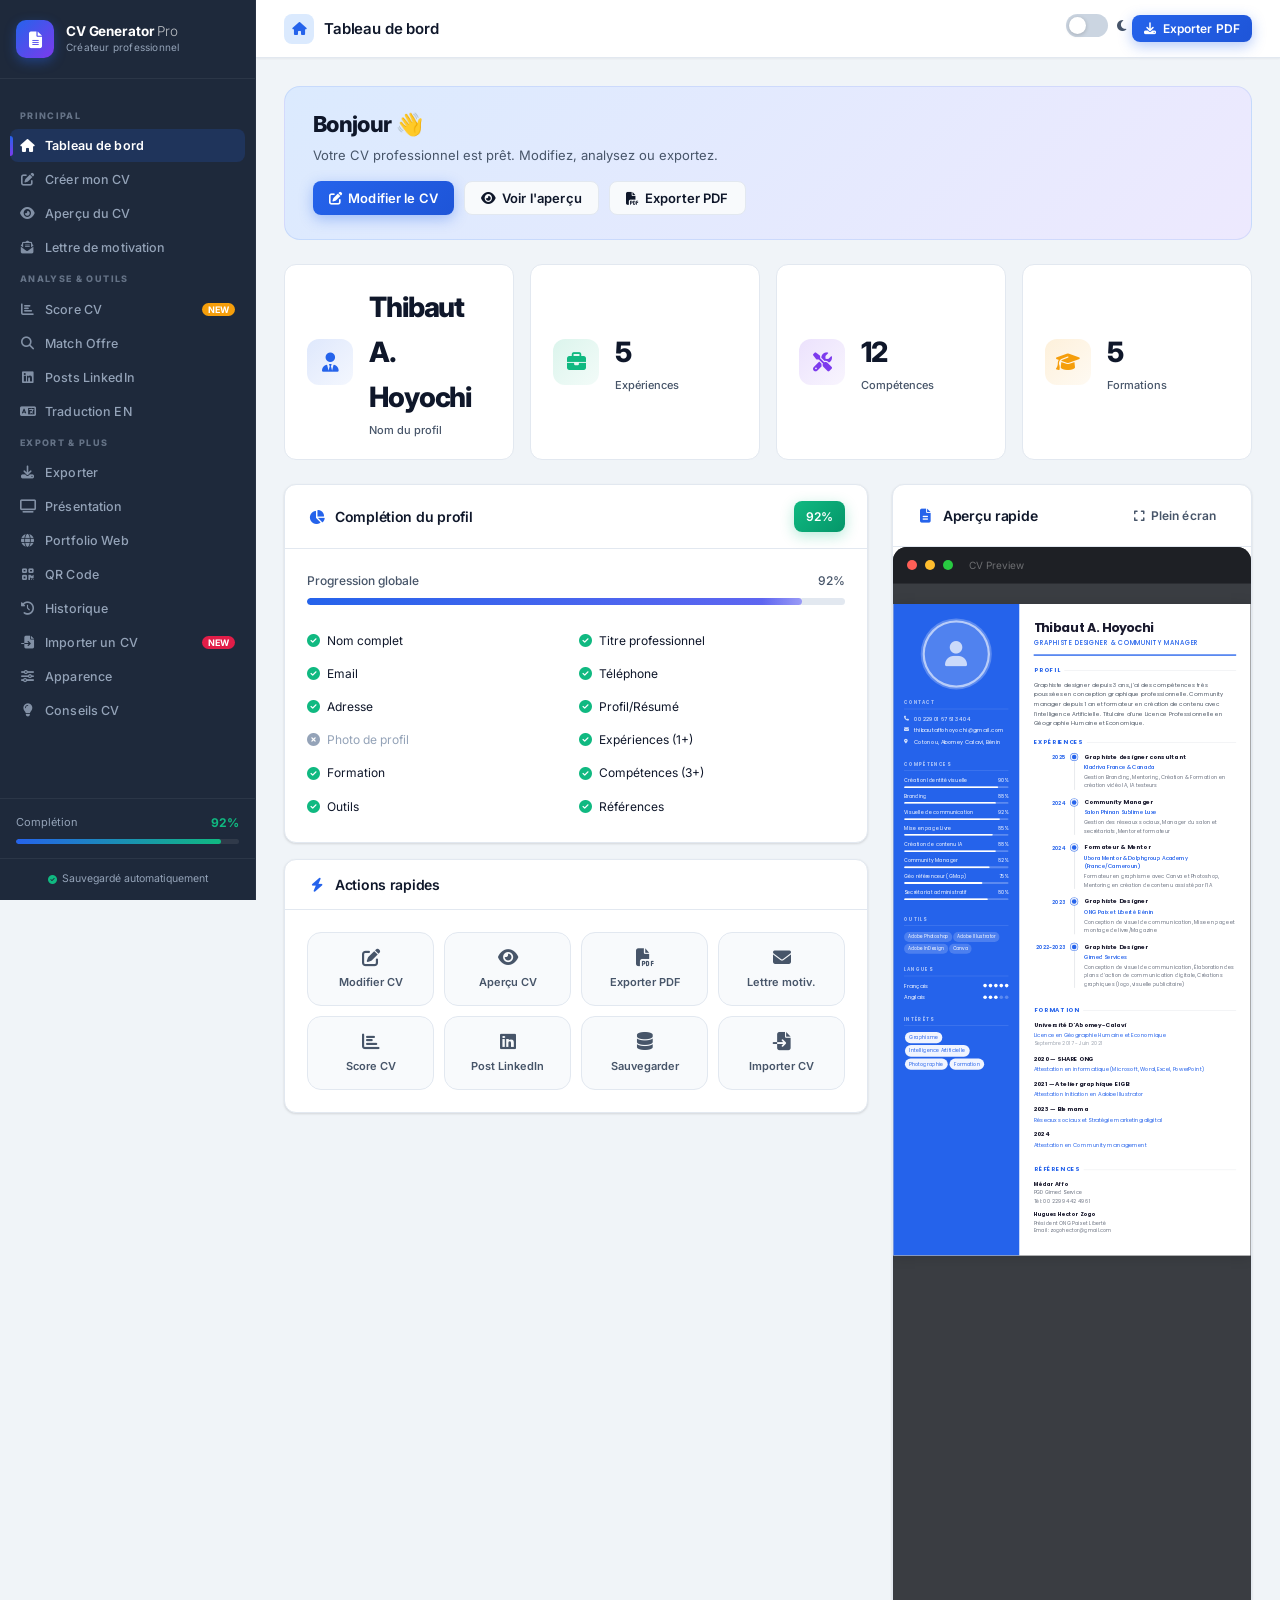
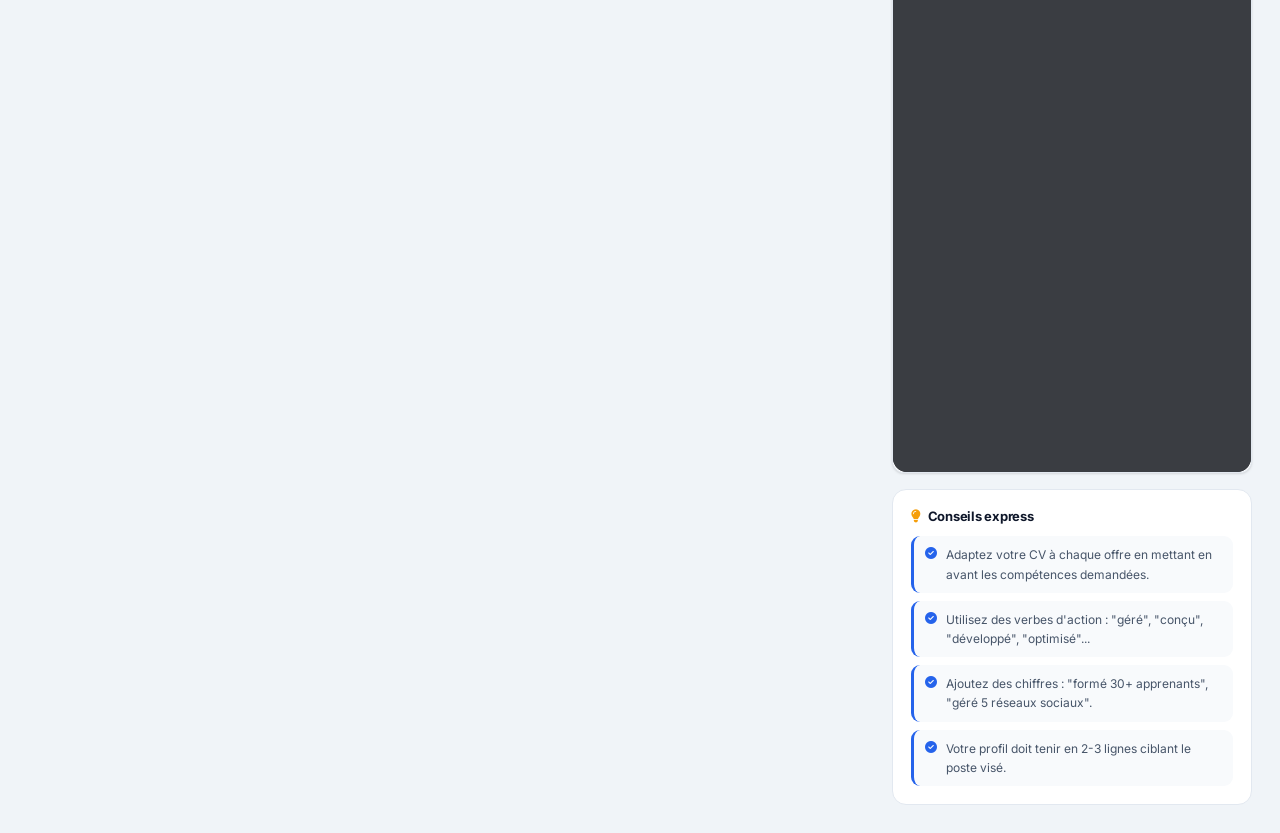
==== index.html @ c8c60208 "Initial release — CV Generator Pro v1.0" ====
<!DOCTYPE html>
<html lang="fr" data-theme="light">
<head>
  <meta charset="UTF-8" />
  <meta name="viewport" content="width=device-width, initial-scale=1.0" />
  <title>CV Generator Pro — Thibaut A. Hoyochi</title>
  <link rel="preconnect" href="https://fonts.googleapis.com" />
  <link rel="preconnect" href="https://fonts.gstatic.com" crossorigin />
  <link href="https://fonts.googleapis.com/css2?family=Inter:wght@300;400;500;600;700&family=Poppins:wght@300;400;500;600;700;800&family=Montserrat:wght@400;500;600;700;800&family=Playfair+Display:wght@400;600;700&family=Raleway:wght@400;500;600;700&family=Lato:wght@300;400;700&display=swap" rel="stylesheet" />
  <link rel="stylesheet" href="https://cdnjs.cloudflare.com/ajax/libs/font-awesome/6.5.0/css/all.min.css" />
  <script src="https://cdnjs.cloudflare.com/ajax/libs/qrcodejs/1.0.0/qrcode.min.js"></script>
  <link rel="stylesheet" href="style.css" />
  <link rel="stylesheet" href="templates/template1.css" />
  <link rel="stylesheet" href="templates/template2.css" />
  <link rel="stylesheet" href="templates/template3.css" />
  <link rel="stylesheet" href="templates/template4.css" />
  <style>
    /* ── PREMIUM INLINE OVERRIDES ── */
    .qa-grid { display:grid; grid-template-columns:repeat(4,1fr); gap:10px; }
    .qa-btn { display:flex; flex-direction:column; align-items:center; gap:8px; padding:18px 8px; background:var(--bg-input); border:1.5px solid var(--border); border-radius:14px; cursor:pointer; transition:all 0.2s; font-size:11px; font-weight:600; color:var(--text-secondary); font-family:var(--font); }
    .qa-btn:hover { background:var(--primary-light); border-color:var(--primary); color:var(--primary); transform:translateY(-3px); box-shadow:0 6px 16px rgba(37,99,235,0.18); }
    [data-theme="dark"] .qa-btn:hover { background:rgba(37,99,235,0.12); }
    .qa-btn i { font-size:20px; }
    .welcome-banner { background:linear-gradient(135deg,#dbeafe 0%,#ede9fe 100%); border-radius:16px; padding:24px 28px; margin-bottom:24px; border:1px solid rgba(37,99,235,0.12); display:flex; align-items:center; justify-content:space-between; gap:20px; }
    [data-theme="dark"] .welcome-banner { background:linear-gradient(135deg,rgba(37,99,235,0.12),rgba(124,58,237,0.1)); border-color:rgba(37,99,235,0.2); }
    .welcome-banner h2 { font-size:22px; font-weight:800; letter-spacing:-0.03em; margin-bottom:6px; }
    .welcome-banner p { font-size:13px; color:var(--text-secondary); }
    .welcome-actions { display:flex; gap:10px; margin-top:16px; flex-wrap:wrap; }
    .section-label { font-size:11px; font-weight:700; letter-spacing:0.1em; text-transform:uppercase; color:var(--text-muted); margin:0 0 14px; display:flex; align-items:center; gap:8px; }
    .section-label::after { content:''; flex:1; height:1px; background:var(--border); }
    .dash-grid { display:grid; grid-template-columns:1fr 360px; gap:24px; align-items:start; }
    .mini-preview-wrap { background:#2d3035; border-radius:14px; overflow:hidden; }
    .mini-preview-bar { background:#1e2025; padding:10px 14px; display:flex; align-items:center; gap:8px; border-bottom:1px solid rgba(255,255,255,0.06); }
    .mini-dot { width:10px; height:10px; border-radius:50%; }
    .mini-preview-body { padding:20px; display:flex; justify-content:center; background:#3a3d42; min-height:220px; overflow:hidden; }
    .mini-preview-body > div { transform:scale(0.45); transform-origin:top center; pointer-events:none; }
    .stat-num { font-size:28px; font-weight:800; letter-spacing:-0.04em; color:var(--text); }
    .stat-lbl { font-size:11px; color:var(--text-secondary); font-weight:500; margin-top:2px; }
    .page-hdr { margin-bottom:28px; }
    .page-hdr h2 { font-size:20px; font-weight:800; letter-spacing:-0.02em; margin-bottom:4px; }
    .page-hdr p { font-size:13px; color:var(--text-secondary); }
    .dash-action-btn { display:flex; flex-direction:column; align-items:center; gap:8px; padding:16px 8px; background:var(--bg-input); border:1.5px solid var(--border); border-radius:14px; cursor:pointer; transition:all 0.2s; font-size:11px; font-weight:600; color:var(--text-secondary); font-family:var(--font); }
    .dash-action-btn:hover { background:var(--primary-light); border-color:var(--primary); color:var(--primary); transform:translateY(-2px); }
    .dash-action-btn i { font-size:18px; }
    [data-theme="dark"] .dash-action-btn:hover { background:rgba(37,99,235,0.1); }
    .nav-section { font-size:9px; font-weight:800; letter-spacing:0.15em; text-transform:uppercase; color:var(--text-muted); padding:0 10px; margin:18px 0 6px; opacity:0.6; }
    .tips-card { background:var(--bg-card); border:1px solid var(--border); border-radius:14px; padding:18px; }
    .tips-card h4 { font-size:13px; font-weight:700; margin-bottom:12px; display:flex; align-items:center; gap:7px; }
    .tip-row { display:flex; gap:9px; padding:9px 11px; background:var(--bg-input); border-radius:9px; border-left:3px solid var(--primary); margin-bottom:8px; font-size:12px; color:var(--text-secondary); line-height:1.6; }
    .tip-row:last-child { margin-bottom:0; }
    .checklist-grid { display:grid; grid-template-columns:1fr 1fr; gap:6px; margin-top:14px; }
    .checklist-item { display:flex; align-items:center; gap:7px; font-size:12px; padding:4px 0; }
    [data-theme="dark"] .welcome-banner h2, [data-theme="dark"] .welcome-banner p { color:var(--text); }

    /* ── CROP MODAL ── */
    #cropContainer { touch-action: none; }
    #cropContainer:active { cursor: grabbing; }
  </style>
</head>
<body>
<div class="app-layout">
  <div class="sidebar-overlay" id="sidebarOverlay" onclick="toggleSidebar()"></div>

  <!-- ══════════ SIDEBAR ══════════ -->
  <aside class="sidebar" id="sidebar">
    <div class="sidebar-logo">
      <div class="sidebar-logo-icon"><i class="fas fa-file-alt"></i></div>
      <div class="sidebar-logo-text">
        <h1>CV Generator <span style="font-weight:300;opacity:.7">Pro</span></h1>
        <p>Créateur professionnel</p>
      </div>
    </div>

    <nav class="sidebar-nav">
      <div class="nav-section">Principal</div>
      <button class="nav-item active" data-page="dashboard" onclick="showPage('dashboard',this)">
        <i class="fas fa-home"></i> Tableau de bord
      </button>
      <button class="nav-item" data-page="builder" onclick="showPage('builder',this)">
        <i class="fas fa-edit"></i> Créer mon CV
      </button>
      <button class="nav-item" data-page="preview" onclick="showPage('preview',this)">
        <i class="fas fa-eye"></i> Aperçu du CV
      </button>
      <button class="nav-item" data-page="cover-letter" onclick="showPage('cover-letter',this)">
        <i class="fas fa-envelope-open-text"></i> Lettre de motivation
      </button>

      <div class="nav-section" style="margin-top:8px">Analyse & Outils</div>
      <button class="nav-item" data-page="score" onclick="showPage('score',this)">
        <i class="fas fa-chart-bar"></i> Score CV
        <span class="nav-badge" style="background:var(--warning)">NEW</span>
      </button>
      <button class="nav-item" data-page="match" onclick="showPage('match',this)">
        <i class="fas fa-search"></i> Match Offre
      </button>
      <button class="nav-item" data-page="linkedin" onclick="showPage('linkedin',this)">
        <i class="fab fa-linkedin"></i> Posts LinkedIn
      </button>
      <button class="nav-item" data-page="translate" onclick="showPage('translate',this)">
        <i class="fas fa-language"></i> Traduction EN
      </button>

      <div class="nav-section" style="margin-top:8px">Export & Plus</div>
      <button class="nav-item" data-page="export" onclick="showPage('export',this)">
        <i class="fas fa-download"></i> Exporter
      </button>
      <button class="nav-item" data-page="present" onclick="showPage('present',this)">
        <i class="fas fa-tv"></i> Présentation
      </button>
      <button class="nav-item" data-page="portfolio" onclick="showPage('portfolio',this)">
        <i class="fas fa-globe"></i> Portfolio Web
      </button>
      <button class="nav-item" data-page="qrcode" onclick="showPage('qrcode',this)">
        <i class="fas fa-qrcode"></i> QR Code
      </button>
      <button class="nav-item" data-page="history" onclick="showPage('history',this)">
        <i class="fas fa-history"></i> Historique
      </button>
      <button class="nav-item" data-page="import-cv" onclick="showPage('import-cv',this)">
        <i class="fas fa-file-import"></i> Importer un CV
        <span class="nav-badge" style="background:#e11d48">NEW</span>
      </button>
      <button class="nav-item" data-page="settings" onclick="showPage('settings',this)">
        <i class="fas fa-sliders-h"></i> Apparence
      </button>
      <button class="nav-item" data-page="tips" onclick="showPage('tips',this)">
        <i class="fas fa-lightbulb"></i> Conseils CV
      </button>
    </nav>

    <div class="sidebar-completion">
      <p>Complétion <span id="sidebarCompletion">0%</span></p>
      <div class="completion-bar"><div class="completion-fill" id="sidebarCompletionBar" style="width:0%"></div></div>
    </div>
    <div class="sidebar-footer">
      <div class="save-status" id="saveStatus">
        <i class="fas fa-circle-check"></i><span>Sauvegardé automatiquement</span>
      </div>
    </div>
  </aside>

  <!-- ══════════ MAIN ══════════ -->
  <main class="main-content">
    <!-- TOPBAR -->
    <header class="topbar">
      <button class="hamburger" onclick="toggleSidebar()"><i class="fas fa-bars"></i></button>
      <div class="topbar-title" id="topbarTitle">
        <i class="fas fa-home"></i><span>Tableau de bord</span>
      </div>
      <div class="topbar-actions">
        <label class="toggle-switch" title="Mode sombre / clair">
          <input type="checkbox" id="themeToggle" onchange="toggleTheme()" />
          <div class="toggle-track"></div>
          <span class="toggle-label"><i class="fas fa-moon" id="themeIcon"></i></span>
        </label>
        <button class="btn btn-primary btn-sm" onclick="exportPDF()">
          <i class="fas fa-download"></i> Exporter PDF
        </button>
      </div>
    </header>

    <!-- ════════════════════════════════════════
         PAGE: DASHBOARD
         ════════════════════════════════════════ -->
    <section class="page active" id="page-dashboard">
      <!-- Welcome banner -->
      <div class="welcome-banner">
        <div>
          <h2>Bonjour 👋</h2>
          <p>Votre CV professionnel est prêt. Modifiez, analysez ou exportez.</p>
          <div class="welcome-actions">
            <button class="btn btn-primary" onclick="showPage('builder',document.querySelector('[data-page=builder]'))">
              <i class="fas fa-edit"></i> Modifier le CV
            </button>
            <button class="btn btn-secondary" onclick="showPage('preview',document.querySelector('[data-page=preview]'))">
              <i class="fas fa-eye"></i> Voir l'aperçu
            </button>
            <button class="btn btn-secondary" onclick="exportPDF()">
              <i class="fas fa-file-pdf"></i> Exporter PDF
            </button>
          </div>
        </div>
        <img src="https://illustrations.popsy.co/amber/designer.svg" alt="" style="height:120px;opacity:.85" onerror="this.style.display='none'">
      </div>

      <!-- Stats row -->
      <div class="stats-grid" style="margin-bottom:24px">
        <div class="stat-card card-lift">
          <div class="stat-icon blue"><i class="fas fa-user-tie"></i></div>
          <div class="stat-info">
            <div class="stat-num" id="stat-name">Thibaut</div>
            <div class="stat-lbl">Nom du profil</div>
          </div>
        </div>
        <div class="stat-card card-lift">
          <div class="stat-icon green"><i class="fas fa-briefcase"></i></div>
          <div class="stat-info">
            <div class="stat-num" id="stat-exp">0</div>
            <div class="stat-lbl">Expériences</div>
          </div>
        </div>
        <div class="stat-card card-lift">
          <div class="stat-icon purple"><i class="fas fa-tools"></i></div>
          <div class="stat-info">
            <div class="stat-num" id="stat-skills">0</div>
            <div class="stat-lbl">Compétences</div>
          </div>
        </div>
        <div class="stat-card card-lift">
          <div class="stat-icon orange"><i class="fas fa-graduation-cap"></i></div>
          <div class="stat-info">
            <div class="stat-num" id="stat-edu">0</div>
            <div class="stat-lbl">Formations</div>
          </div>
        </div>
      </div>

      <!-- Main dashboard grid -->
      <div class="dash-grid">
        <!-- Left column -->
        <div>
          <!-- Completion card -->
          <div class="card mb-16">
            <div class="card-header">
              <h3><i class="fas fa-chart-pie"></i> Complétion du profil</h3>
              <span id="dashCompletionBadge" class="btn btn-sm btn-success">0%</span>
            </div>
            <div class="card-body">
              <div class="progress-bar-wrapper">
                <p><span>Progression globale</span><span id="dashCompletionPct">0%</span></p>
                <div class="progress-bar"><div class="progress-fill" id="dashCompletionBar" style="width:0%"></div></div>
              </div>
              <div class="checklist-grid" id="completionChecklist"></div>
            </div>
          </div>

          <!-- Quick actions -->
          <div class="card mb-16">
            <div class="card-header"><h3><i class="fas fa-bolt"></i> Actions rapides</h3></div>
            <div class="card-body">
              <div style="display:grid;grid-template-columns:repeat(4,1fr);gap:10px">
                <button class="dash-action-btn" onclick="showPage('builder',document.querySelector('[data-page=builder]'))">
                  <i class="fas fa-edit"></i><span>Modifier CV</span>
                </button>
                <button class="dash-action-btn" onclick="showPage('preview',document.querySelector('[data-page=preview]'))">
                  <i class="fas fa-eye"></i><span>Aperçu CV</span>
                </button>
                <button class="dash-action-btn" onclick="exportPDF()">
                  <i class="fas fa-file-pdf"></i><span>Exporter PDF</span>
                </button>
                <button class="dash-action-btn" onclick="showPage('cover-letter',document.querySelector('[data-page=cover-letter]'))">
                  <i class="fas fa-envelope"></i><span>Lettre motiv.</span>
                </button>
                <button class="dash-action-btn" onclick="showPage('score',document.querySelector('[data-page=score]'))">
                  <i class="fas fa-chart-bar"></i><span>Score CV</span>
                </button>
                <button class="dash-action-btn" onclick="showPage('linkedin',document.querySelector('[data-page=linkedin]'))">
                  <i class="fab fa-linkedin"></i><span>Post LinkedIn</span>
                </button>
                <button class="dash-action-btn" onclick="exportJSON()">
                  <i class="fas fa-database"></i><span>Sauvegarder</span>
                </button>
                <button class="dash-action-btn" onclick="showPage('import-cv',document.querySelector('[data-page=import-cv]'))">
                  <i class="fas fa-file-import"></i><span>Importer CV</span>
                </button>
                <input type="file" id="importInput" accept=".json" style="display:none" onchange="importJSON(event)" />
              </div>
            </div>
          </div>
        </div>

        <!-- Right column -->
        <div>
          <!-- Mini CV preview -->
          <div class="card mb-16">
            <div class="card-header">
              <h3><i class="fas fa-file-alt"></i> Aperçu rapide</h3>
              <button class="btn btn-sm btn-ghost" onclick="showPage('preview',document.querySelector('[data-page=preview]'))">
                <i class="fas fa-expand"></i> Plein écran
              </button>
            </div>
            <div class="mini-preview-wrap">
              <div class="mini-preview-bar">
                <div class="mini-dot" style="background:#ff5f57"></div>
                <div class="mini-dot" style="background:#ffbd2e"></div>
                <div class="mini-dot" style="background:#28ca41"></div>
                <span style="font-size:10px;color:rgba(255,255,255,.35);margin-left:8px">CV Preview</span>
              </div>
              <div class="mini-preview-body">
                <div id="dashCvPreview"></div>
              </div>
            </div>
          </div>

          <!-- Tips -->
          <div class="tips-card">
            <h4><i class="fas fa-lightbulb" style="color:var(--warning)"></i> Conseils express</h4>
            <div class="tip-row"><i class="fas fa-check-circle" style="color:var(--primary);flex-shrink:0;margin-top:2px"></i>Adaptez votre CV à chaque offre en mettant en avant les compétences demandées.</div>
            <div class="tip-row"><i class="fas fa-check-circle" style="color:var(--primary);flex-shrink:0;margin-top:2px"></i>Utilisez des verbes d'action : "géré", "conçu", "développé", "optimisé"...</div>
            <div class="tip-row"><i class="fas fa-check-circle" style="color:var(--primary);flex-shrink:0;margin-top:2px"></i>Ajoutez des chiffres : "formé 30+ apprenants", "géré 5 réseaux sociaux".</div>
            <div class="tip-row"><i class="fas fa-check-circle" style="color:var(--primary);flex-shrink:0;margin-top:2px"></i>Votre profil doit tenir en 2-3 lignes ciblant le poste visé.</div>
          </div>
        </div>
      </div>
    </section>

    <!-- ════════════════════════════════════════
         PAGE: BUILDER
         ════════════════════════════════════════ -->
    <section class="page" id="page-builder">
      <div class="page-hdr">
        <h2>Créer mon CV</h2>
        <p>Remplissez les informations étape par étape — votre aperçu se met à jour en temps réel.</p>
      </div>

      <!-- Wizard -->
      <div class="wizard-steps" id="wizardSteps">
        <div class="wizard-step active" data-step="1" onclick="goToStep(1)">
          <div class="wizard-step-circle">1</div>
          <div class="wizard-step-label">Infos perso</div>
        </div>
        <div class="wizard-step" data-step="2" onclick="goToStep(2)">
          <div class="wizard-step-circle">2</div>
          <div class="wizard-step-label">Expériences</div>
        </div>
        <div class="wizard-step" data-step="3" onclick="goToStep(3)">
          <div class="wizard-step-circle">3</div>
          <div class="wizard-step-label">Formation</div>
        </div>
        <div class="wizard-step" data-step="4" onclick="goToStep(4)">
          <div class="wizard-step-circle">4</div>
          <div class="wizard-step-label">Compétences</div>
        </div>
        <div class="wizard-step" data-step="5" onclick="goToStep(5)">
          <div class="wizard-step-circle"><i class="fas fa-eye" style="font-size:11px"></i></div>
          <div class="wizard-step-label">Aperçu</div>
        </div>
      </div>

      <div class="progress-bar-wrapper">
        <p><span>Étape <span id="currentStepLabel">1</span> / 5</span><span id="builderProgressPct">20%</span></p>
        <div class="progress-bar"><div class="progress-fill" id="builderProgressBar" style="width:20%"></div></div>
      </div>

      <!-- STEP 1 -->
      <div class="step-content active" id="step-1">
        <div class="card">
          <div class="card-header"><h3><i class="fas fa-user"></i> Informations personnelles</h3></div>
          <div class="card-body">
            <div class="form-group">
              <label>Photo de profil</label>
              <div class="photo-upload-area" onclick="document.getElementById('photoInput').click()">
                <div class="photo-preview" id="photoPreview"><i class="fas fa-user"></i></div>
                <div class="photo-upload-info">
                  <h4>Cliquer pour télécharger</h4>
                  <p>JPG, PNG · Max 2MB · Images uniquement</p>
                </div>
                <input type="file" id="photoInput" accept="image/*" style="display:none" onchange="handlePhotoUpload(event)" />
              </div>
            </div>
            <div class="form-row">
              <div class="form-group mb-0">
                <label>Nom complet *</label>
                <input type="text" class="form-control" id="f-name" placeholder="Ex: Jean Dupont" oninput="autosave()" />
              </div>
              <div class="form-group mb-0">
                <label>Titre professionnel *</label>
                <input type="text" class="form-control" id="f-title" placeholder="Ex: Graphiste Designer" oninput="autosave()" />
              </div>
            </div>
            <div class="form-row mt-16">
              <div class="form-group mb-0">
                <label>Email *</label>
                <input type="email" class="form-control" id="f-email" placeholder="email@exemple.com" oninput="autosave()" />
              </div>
              <div class="form-group mb-0">
                <label>Téléphone</label>
                <input type="tel" class="form-control" id="f-phone" placeholder="+229 01 XX XX XX" oninput="autosave()" />
              </div>
            </div>
            <div class="form-row mt-16">
              <div class="form-group mb-0">
                <label>Adresse</label>
                <input type="text" class="form-control" id="f-address" placeholder="Ville, Pays" oninput="autosave()" />
              </div>
              <div class="form-group mb-0">
                <label>LinkedIn</label>
                <input type="url" class="form-control" id="f-linkedin" placeholder="linkedin.com/in/..." oninput="autosave()" />
              </div>
            </div>
            <div class="form-row mt-16">
              <div class="form-group mb-0">
                <label>Portfolio / Site web</label>
                <input type="url" class="form-control" id="f-portfolio" placeholder="https://monsite.com" oninput="autosave()" />
              </div>
              <div class="form-group mb-0"></div>
            </div>
            <div class="form-group mt-16">
              <label>Profil / Résumé professionnel *</label>
              <textarea class="form-control" id="f-profile" rows="4" maxlength="600" placeholder="Décrivez-vous en 3-4 phrases..." oninput="autosave();updateCharCount(this,'profileCounter',600)"></textarea>
              <div class="char-counter" id="profileCounter">0 / 600</div>
            </div>
          </div>
        </div>
        <div class="step-nav">
          <span></span>
          <button class="btn btn-primary" onclick="goToStep(2)">Suivant : Expériences <i class="fas fa-arrow-right"></i></button>
        </div>
      </div>

      <!-- STEP 2 -->
      <div class="step-content" id="step-2">
        <div class="card">
          <div class="card-header">
            <h3><i class="fas fa-briefcase"></i> Expériences professionnelles</h3>
            <button class="btn btn-sm btn-primary" onclick="addExperience()"><i class="fas fa-plus"></i> Ajouter</button>
          </div>
          <div class="card-body"><div class="dynamic-list" id="experienceList"></div></div>
        </div>
        <div class="step-nav">
          <button class="btn btn-secondary" onclick="goToStep(1)"><i class="fas fa-arrow-left"></i> Retour</button>
          <button class="btn btn-primary" onclick="goToStep(3)">Suivant : Formation <i class="fas fa-arrow-right"></i></button>
        </div>
      </div>

      <!-- STEP 3 -->
      <div class="step-content" id="step-3">
        <div class="card mb-16">
          <div class="card-header">
            <h3><i class="fas fa-graduation-cap"></i> Formations académiques</h3>
            <button class="btn btn-sm btn-primary" onclick="addEducation()"><i class="fas fa-plus"></i> Ajouter</button>
          </div>
          <div class="card-body"><div class="dynamic-list" id="educationList"></div></div>
        </div>
        <div class="card mb-16">
          <div class="card-header">
            <h3><i class="fas fa-certificate"></i> Certifications & Attestations</h3>
            <button class="btn btn-sm btn-primary" onclick="addCertification()"><i class="fas fa-plus"></i> Ajouter</button>
          </div>
          <div class="card-body"><div class="dynamic-list" id="certificationList"></div></div>
        </div>
        <div class="step-nav">
          <button class="btn btn-secondary" onclick="goToStep(2)"><i class="fas fa-arrow-left"></i> Retour</button>
          <button class="btn btn-primary" onclick="goToStep(4)">Suivant : Compétences <i class="fas fa-arrow-right"></i></button>
        </div>
      </div>

      <!-- STEP 4 -->
      <div class="step-content" id="step-4">
        <div style="display:grid;grid-template-columns:1fr 1fr;gap:20px">
          <div class="card">
            <div class="card-header"><h3><i class="fas fa-star"></i> Compétences</h3><button class="btn btn-sm btn-primary" onclick="addSkill()"><i class="fas fa-plus"></i></button></div>
            <div class="card-body"><div id="skillsList"></div></div>
          </div>
          <div class="card">
            <div class="card-header"><h3><i class="fas fa-tools"></i> Outils & Logiciels</h3><button class="btn btn-sm btn-primary" onclick="addTool()"><i class="fas fa-plus"></i></button></div>
            <div class="card-body"><div id="toolsList"></div></div>
          </div>
          <div class="card">
            <div class="card-header"><h3><i class="fas fa-language"></i> Langues</h3><button class="btn btn-sm btn-primary" onclick="addLanguage()"><i class="fas fa-plus"></i></button></div>
            <div class="card-body"><div id="languagesList"></div></div>
          </div>
          <div class="card">
            <div class="card-header"><h3><i class="fas fa-heart"></i> Centres d'intérêt</h3><button class="btn btn-sm btn-primary" onclick="addInterest()"><i class="fas fa-plus"></i></button></div>
            <div class="card-body"><div id="interestsList"></div></div>
          </div>
        </div>
        <div class="card mt-16">
          <div class="card-header"><h3><i class="fas fa-address-card"></i> Références</h3><button class="btn btn-sm btn-primary" onclick="addReference()"><i class="fas fa-plus"></i></button></div>
          <div class="card-body"><div class="dynamic-list" id="referencesList"></div></div>
        </div>
        <div class="step-nav">
          <button class="btn btn-secondary" onclick="goToStep(3)"><i class="fas fa-arrow-left"></i> Retour</button>
          <button class="btn btn-primary" onclick="goToStep(5)">Aperçu final <i class="fas fa-eye"></i></button>
        </div>
      </div>

      <!-- STEP 5 -->
      <div class="step-content" id="step-5">
        <div class="card mb-16">
          <div class="card-header"><h3><i class="fas fa-palette"></i> Apparence du CV</h3></div>
          <div class="card-body">
            <label>Modèle</label>
            <div class="template-grid" id="templateGrid"></div>
            <label>Couleur d'accentuation</label>
            <div class="color-picker-row" id="colorPickerRow"></div>
          </div>
        </div>
        <div class="preview-panel">
          <div class="preview-toolbar">
            <p><i class="fas fa-file-alt"></i> Aperçu en temps réel</p>
            <div class="preview-scale-btns">
              <button class="preview-scale-btn active" onclick="setPreviewScale(0.65,this)">65%</button>
              <button class="preview-scale-btn" onclick="setPreviewScale(0.80,this)">80%</button>
              <button class="preview-scale-btn" onclick="setPreviewScale(1,this)">100%</button>
            </div>
          </div>
          <div class="preview-viewport">
            <div class="preview-scale-wrapper" id="builderPreviewScale" style="transform:scale(0.65)">
              <div id="builderCvPreview"></div>
            </div>
          </div>
        </div>
        <div class="step-nav">
          <button class="btn btn-secondary" onclick="goToStep(4)"><i class="fas fa-arrow-left"></i> Retour</button>
          <div style="display:flex;gap:8px">
            <button class="btn btn-secondary" onclick="exportPDF()"><i class="fas fa-file-pdf"></i> Exporter PDF</button>
            <button class="btn btn-primary" onclick="showPage('cover-letter',document.querySelector('[data-page=cover-letter]'))"><i class="fas fa-envelope"></i> Lettre de motivation</button>
          </div>
        </div>
      </div>
    </section>

    <!-- ════ PAGE: PREVIEW ════ -->
    <section class="page" id="page-preview">
      <div class="page-hdr"><h2>Aperçu du CV</h2><p>Visualisez et choisissez votre template avant d'exporter.</p></div>
      <div class="card mb-16">
        <div class="card-header">
          <h3><i class="fas fa-palette"></i> Apparence</h3>
          <div style="display:flex;gap:8px">
            <button class="btn btn-sm btn-secondary" onclick="exportPDF()"><i class="fas fa-file-pdf"></i> PDF</button>
            <button class="btn btn-sm btn-secondary" onclick="copyToClipboard()"><i class="fas fa-copy"></i> Copier texte</button>
          </div>
        </div>
        <div class="card-body">
          <div class="form-row">
            <div><label>Modèle</label><div class="template-grid" id="templateGridPreview"></div></div>
            <div><label>Couleur</label><div class="color-picker-row" id="colorPickerPreview"></div></div>
          </div>
        </div>
      </div>
      <div class="preview-panel">
        <div class="preview-toolbar">
          <p><i class="fas fa-file-alt"></i> Aperçu CV complet</p>
          <div class="preview-scale-btns">
            <button class="preview-scale-btn active" onclick="setPreviewScale2(0.65,this)">65%</button>
            <button class="preview-scale-btn" onclick="setPreviewScale2(0.80,this)">80%</button>
            <button class="preview-scale-btn" onclick="setPreviewScale2(1,this)">100%</button>
          </div>
        </div>
        <div class="preview-viewport">
          <div class="preview-scale-wrapper" id="previewScale" style="transform:scale(0.65)">
            <div id="mainCvPreview"></div>
          </div>
        </div>
      </div>
    </section>

    <!-- ════ PAGE: COVER LETTER ════ -->
    <section class="page" id="page-cover-letter">
      <div class="page-hdr"><h2>Lettre de motivation</h2><p>Générez une lettre personnalisée adaptée à chaque offre.</p></div>
      <div style="display:grid;grid-template-columns:360px 1fr;gap:24px;align-items:start">
        <div class="card">
          <div class="card-header"><h3><i class="fas fa-sliders"></i> Paramètres</h3></div>
          <div class="card-body">
            <div class="form-group"><label>Poste visé *</label><input type="text" class="form-control" id="cl-poste" placeholder="Ex: Graphiste Designer Senior" /></div>
            <div class="form-group"><label>Nom de l'entreprise *</label><input type="text" class="form-control" id="cl-entreprise" placeholder="Ex: Agence Créative XYZ" /></div>
            <div class="form-group"><label>Nom du recruteur</label><input type="text" class="form-control" id="cl-recruteur" placeholder="Ex: M. Martin" /></div>
            <div class="form-group"><label>Ville</label><input type="text" class="form-control" id="cl-ville" placeholder="Ex: Cotonou" /></div>
            <div class="form-group"><label>Ton de la lettre</label>
              <select class="form-control" id="cl-ton">
                <option value="formel">Formel & Professionnel</option>
                <option value="dynamique">Dynamique & Motivé</option>
                <option value="creatif">Créatif & Original</option>
              </select>
            </div>
            <div class="form-group"><label>Variation</label>
              <select class="form-control" id="cl-variation">
                <option value="1">Variation 1 — Standard</option>
                <option value="2">Variation 2 — Points forts mis en avant</option>
                <option value="3">Variation 3 — Storytelling</option>
              </select>
            </div>
            <button class="btn btn-primary w-100" onclick="generateCoverLetter()"><i class="fas fa-magic"></i> Générer la lettre</button>
            <div style="display:flex;gap:8px;margin-top:10px">
              <button class="btn btn-sm btn-secondary w-100" onclick="exportCoverLetterPDF()"><i class="fas fa-file-pdf"></i> Exporter PDF</button>
              <button class="btn btn-sm btn-ghost w-100" onclick="copyCoverLetter()"><i class="fas fa-copy"></i> Copier</button>
            </div>
          </div>
        </div>
        <div class="card">
          <div class="card-header"><h3><i class="fas fa-eye"></i> Aperçu / Édition</h3></div>
          <div class="card-body">
            <textarea class="cover-letter-output" id="coverLetterText" rows="24" placeholder="Remplissez le formulaire et cliquez sur 'Générer'..."></textarea>
          </div>
        </div>
      </div>
    </section>

    <!-- ════ PAGE: SCORE CV ════ -->
    <section class="page" id="page-score">
      <div class="page-hdr"><h2>Score CV</h2><p>Analysez la qualité de votre CV et obtenez des recommandations.</p></div>
      <div class="score-hero">
        <div class="score-ring-wrap">
          <svg class="score-ring" viewBox="0 0 120 120">
            <circle cx="60" cy="60" r="50" fill="none" stroke="var(--border)" stroke-width="10"/>
            <circle cx="60" cy="60" r="50" fill="none" stroke="var(--primary)" stroke-width="10"
              stroke-dasharray="314" stroke-dashoffset="314" stroke-linecap="round"
              id="scoreRingCircle" style="transition:stroke-dashoffset 1.2s ease;transform:rotate(-90deg);transform-origin:60px 60px"/>
          </svg>
          <div class="score-ring-label"><span id="scoreValue">0</span><small>/100</small></div>
        </div>
        <div class="score-hero-info">
          <h2 id="scoreTitle">Cliquez sur Analyser</h2>
          <p id="scoreSubtitle" style="color:var(--text-secondary);font-size:13px">Obtenez votre score sur 100 avec recommandations personnalisées</p>
          <button class="btn btn-primary btn-lg" onclick="analyzeCV()" style="margin-top:16px"><i class="fas fa-chart-bar"></i> Analyser mon CV</button>
        </div>
      </div>
      <div style="display:grid;grid-template-columns:1fr 1fr;gap:16px;margin-top:24px" id="scoreCriteria"></div>
      <div class="card mt-16" id="scoreRecommendations" style="display:none">
        <div class="card-header"><h3><i class="fas fa-magic"></i> Recommandations personnalisées</h3></div>
        <div class="card-body" id="scoreRecList"></div>
      </div>
    </section>

    <!-- ════ PAGE: MATCH OFFRE ════ -->
    <section class="page" id="page-match">
      <div class="page-hdr"><h2>Match avec l'offre</h2><p>Analysez la compatibilité de votre CV avec une offre d'emploi.</p></div>
      <div style="display:grid;grid-template-columns:1fr 1fr;gap:24px;align-items:start">
        <div class="card">
          <div class="card-header"><h3><i class="fas fa-paste"></i> Coller l'offre d'emploi</h3></div>
          <div class="card-body">
            <div class="form-group"><label>Titre du poste ciblé</label><input type="text" class="form-control" id="match-title" placeholder="Ex: Graphiste Senior" /></div>
            <div class="form-group"><label>Texte de l'offre d'emploi *</label><textarea class="form-control" id="match-offer" rows="12" placeholder="Collez ici le texte complet de l'offre..."></textarea></div>
            <button class="btn btn-primary w-100" onclick="matchOffer()"><i class="fas fa-search"></i> Analyser la compatibilité</button>
          </div>
        </div>
        <div>
          <div class="card mb-16" id="matchResultCard" style="display:none">
            <div class="card-header"><h3><i class="fas fa-percentage"></i> Score de compatibilité</h3></div>
            <div class="card-body" style="text-align:center">
              <div class="match-score-display">
                <div class="match-score-circle" id="matchScoreCircle"><span id="matchScorePct">0%</span></div>
                <p id="matchScoreLabel" style="margin-top:12px;font-weight:600;font-size:15px"></p>
              </div>
            </div>
          </div>
          <div class="card mb-16" id="matchKeywordsCard" style="display:none">
            <div class="card-header"><h3><i class="fas fa-check-circle" style="color:var(--success)"></i> Mots-clés présents</h3></div>
            <div class="card-body"><div id="matchFoundKeywords" style="display:flex;flex-wrap:wrap;gap:8px"></div></div>
          </div>
          <div class="card" id="matchMissingCard" style="display:none">
            <div class="card-header"><h3><i class="fas fa-times-circle" style="color:var(--danger)"></i> Mots-clés manquants</h3></div>
            <div class="card-body"><div id="matchMissingKeywords" style="display:flex;flex-wrap:wrap;gap:8px"></div></div>
          </div>
        </div>
      </div>
    </section>

    <!-- ════ PAGE: LINKEDIN ════ -->
    <section class="page" id="page-linkedin">
      <div class="page-hdr"><h2>Posts LinkedIn</h2><p>Générez des posts professionnels basés sur votre profil.</p></div>
      <div style="display:grid;grid-template-columns:360px 1fr;gap:24px;align-items:start">
        <div class="card">
          <div class="card-header"><h3><i class="fas fa-sliders"></i> Paramètres</h3></div>
          <div class="card-body">
            <div class="form-group"><label>Type de post</label>
              <select class="form-control" id="li-type">
                <option value="intro">🙋 Présentation professionnelle</option>
                <option value="competence">🎯 Mise en avant d'une compétence</option>
                <option value="experience">💼 Partage d'expérience</option>
                <option value="recherche">🔍 Recherche d'emploi / mission</option>
                <option value="conseil">💡 Conseil / Tip professionnel</option>
                <option value="milestone">🏆 Célébration d'une réalisation</option>
              </select>
            </div>
            <div class="form-group"><label>Sujet spécifique</label><input type="text" class="form-control" id="li-sujet" placeholder="Ex: mon expérience en IA, branding..." /></div>
            <div class="form-group"><label>Hashtags</label><input type="text" class="form-control" id="li-hashtags" value="#GraphismeDesign #CommunityManager #IA #Benin" /></div>
            <button class="btn btn-primary w-100" onclick="generateLinkedInPost()"><i class="fas fa-magic"></i> Générer le post</button>
            <div style="display:flex;gap:8px;margin-top:10px">
              <button class="btn btn-sm btn-secondary w-100" onclick="copyLinkedInPost()"><i class="fas fa-copy"></i> Copier</button>
              <button class="btn btn-sm btn-ghost w-100" onclick="regenerateLinkedInPost()"><i class="fas fa-redo"></i> Variante</button>
            </div>
            <div style="margin-top:16px"><label>Hashtags suggérés</label>
              <div style="display:flex;flex-wrap:wrap;gap:6px;margin-top:6px">
                <span onclick="addHashtag('#GraphismeDesign')" style="cursor:pointer;background:var(--primary);color:#fff;padding:4px 10px;border-radius:20px;font-size:11px;font-weight:600">#GraphismeDesign</span>
                <span onclick="addHashtag('#CommunityManager')" style="cursor:pointer;background:var(--primary);color:#fff;padding:4px 10px;border-radius:20px;font-size:11px;font-weight:600">#CommunityManager</span>
                <span onclick="addHashtag('#IA')" style="cursor:pointer;background:var(--secondary);color:#fff;padding:4px 10px;border-radius:20px;font-size:11px;font-weight:600">#IA</span>
                <span onclick="addHashtag('#Branding')" style="cursor:pointer;background:var(--secondary);color:#fff;padding:4px 10px;border-radius:20px;font-size:11px;font-weight:600">#Branding</span>
                <span onclick="addHashtag('#Freelance')" style="cursor:pointer;background:var(--success);color:#fff;padding:4px 10px;border-radius:20px;font-size:11px;font-weight:600">#Freelance</span>
              </div>
            </div>
          </div>
        </div>
        <div class="card">
          <div class="card-header">
            <h3><i class="fab fa-linkedin"></i> Aperçu du post</h3>
            <span class="btn btn-sm btn-ghost" id="li-char-count" style="color:var(--text-muted)">0 / 3000</span>
          </div>
          <div class="card-body">
            <div class="li-post-preview">
              <div style="display:flex;align-items:center;gap:10px;margin-bottom:14px">
                <div style="width:44px;height:44px;border-radius:50%;background:var(--primary);display:flex;align-items:center;justify-content:center;color:#fff;font-weight:700;font-size:16px">T</div>
                <div>
                  <div style="font-weight:700;font-size:13px" id="li-preview-name">Thibaut A. Hoyochi</div>
                  <div style="font-size:11px;color:var(--text-secondary)" id="li-preview-title">Graphiste Designer & Community Manager</div>
                  <div style="font-size:10px;color:var(--text-muted)">Maintenant</div>
                </div>
              </div>
              <div class="li-post-text" id="liPostText" style="color:var(--text-secondary);font-size:13px">
                Remplissez le formulaire et cliquez sur "Générer" pour créer votre post LinkedIn...
              </div>
            </div>
          </div>
        </div>
      </div>
    </section>

    <!-- ════ PAGE: EXPORT ════ -->
    <section class="page" id="page-export">
      <div class="page-hdr"><h2>Exporter</h2><p>Téléchargez votre CV dans le format de votre choix.</p></div>
      <div style="display:grid;grid-template-columns:repeat(3,1fr);gap:20px">
        <div class="card">
          <div class="card-header"><h3><i class="fas fa-file-pdf"></i> PDF haute qualité</h3></div>
          <div class="card-body" style="text-align:center">
            <p style="font-size:13px;color:var(--text-secondary);margin-bottom:16px">Format A4, couleurs préservées, prêt à envoyer aux recruteurs.</p>
            <button class="btn btn-primary w-100 btn-lg" onclick="exportPDF()"><i class="fas fa-print"></i> Imprimer / PDF</button>
          </div>
        </div>
        <div class="card">
          <div class="card-header"><h3><i class="fas fa-file-word"></i> Export Word / RTF</h3></div>
          <div class="card-body">
            <div class="form-group"><label>Format</label>
              <select class="form-control" id="word-format">
                <option value="docx">Word (.doc) — via HTML</option>
                <option value="rtf">Rich Text (.rtf)</option>
                <option value="txt">Texte brut (.txt)</option>
              </select>
            </div>
            <div class="form-group"><label>Langue</label>
              <select class="form-control" id="word-lang">
                <option value="fr">Français</option>
                <option value="en">Anglais (traduit)</option>
              </select>
            </div>
            <button class="btn btn-secondary w-100" onclick="exportWord()"><i class="fas fa-download"></i> Télécharger</button>
          </div>
        </div>
        <div class="card">
          <div class="card-header"><h3><i class="fas fa-database"></i> Sauvegarde JSON</h3></div>
          <div class="card-body" style="text-align:center">
            <p style="font-size:13px;color:var(--text-secondary);margin-bottom:16px">Sauvegardez toutes vos données pour les restaurer plus tard.</p>
            <button class="btn btn-secondary w-100" onclick="exportJSON()" style="margin-bottom:10px"><i class="fas fa-download"></i> Exporter JSON</button>
            <button class="btn btn-ghost w-100" onclick="document.getElementById('importInput2').click()"><i class="fas fa-upload"></i> Importer JSON</button>
            <input type="file" id="importInput2" accept=".json" style="display:none" onchange="importJSON(event)" />
          </div>
        </div>
        <div class="card">
          <div class="card-header"><h3><i class="fas fa-clipboard"></i> Copier le texte</h3></div>
          <div class="card-body" style="text-align:center">
            <p style="font-size:13px;color:var(--text-secondary);margin-bottom:16px">Copiez le contenu texte du CV dans le presse-papiers.</p>
            <button class="btn btn-secondary w-100" onclick="copyToClipboard()"><i class="fas fa-copy"></i> Copier texte</button>
          </div>
        </div>
        <div class="card">
          <div class="card-header"><h3><i class="fas fa-trash"></i> Réinitialiser</h3></div>
          <div class="card-body" style="text-align:center">
            <p style="font-size:13px;color:var(--text-secondary);margin-bottom:16px">Effacez toutes les données et recommencez à zéro.</p>
            <button class="btn btn-danger w-100" onclick="confirmReset()"><i class="fas fa-trash-alt"></i> Réinitialiser</button>
          </div>
        </div>
      </div>
    </section>

    <!-- ════ PAGE: TRADUCTION EN ════ -->
    <section class="page" id="page-translate">
      <div class="page-hdr"><h2>Traduction Anglais</h2><p>Traduisez automatiquement votre CV en anglais pour vos candidatures internationales.</p></div>
      <div style="display:grid;grid-template-columns:1fr 1fr;gap:24px">
        <div class="card">
          <div class="card-header"><h3><i class="fas fa-flag"></i> CV en Français</h3><span style="font-size:11px;color:var(--text-muted)">Source</span></div>
          <div class="card-body"><div id="translate-fr-preview" style="font-size:12px;line-height:1.7;max-height:500px;overflow-y:auto;padding:8px;border:1px solid var(--border);border-radius:8px;background:var(--bg-input)">Cliquez sur "Traduire" pour voir la version française...</div></div>
        </div>
        <div class="card">
          <div class="card-header">
            <h3><i class="fas fa-flag-usa"></i> CV en Anglais</h3>
            <div style="display:flex;gap:8px">
              <button class="btn btn-sm btn-secondary" onclick="copyTranslated()"><i class="fas fa-copy"></i> Copier</button>
              <button class="btn btn-sm btn-secondary" onclick="exportTranslatedPDF()"><i class="fas fa-file-pdf"></i> PDF</button>
            </div>
          </div>
          <div class="card-body"><div id="translate-en-preview" style="font-size:12px;line-height:1.7;max-height:500px;overflow-y:auto;padding:8px;border:1px solid var(--border);border-radius:8px;background:var(--bg-input)">La traduction apparaîtra ici...</div></div>
        </div>
      </div>
      <div style="text-align:center;margin-top:20px">
        <button class="btn btn-primary btn-lg" onclick="translateCV()"><i class="fas fa-language"></i> Traduire mon CV en Anglais</button>
        <p style="font-size:11px;color:var(--text-muted);margin-top:8px">Traduction automatique basée sur votre profil</p>
      </div>
    </section>

    <!-- ════ PAGE: PRÉSENTATION ════ -->
    <section class="page" id="page-present">
      <div class="page-hdr"><h2>Mode Présentation</h2><p>Présentez votre parcours en mode plein écran avec navigation clavier.</p></div>
      <div class="card mb-16">
        <div class="card-header">
          <h3><i class="fas fa-tv"></i> Slideshow</h3>
          <div style="display:flex;gap:8px">
            <button class="btn btn-sm btn-secondary" id="present-prev-btn" onclick="presentPrev()" disabled><i class="fas fa-chevron-left"></i></button>
            <span class="btn btn-sm btn-ghost" id="present-counter">1 / 1</span>
            <button class="btn btn-sm btn-secondary" id="present-next-btn" onclick="presentNext()"><i class="fas fa-chevron-right"></i></button>
            <button class="btn btn-sm btn-primary" onclick="launchFullscreen()"><i class="fas fa-expand"></i> Plein écran</button>
          </div>
        </div>
        <div class="card-body" style="padding:0;background:#525659;min-height:480px;display:flex;align-items:center;justify-content:center;border-radius:0 0 12px 12px">
          <div id="presentSlide" style="background:#fff;border-radius:8px;box-shadow:0 8px 40px rgba(0,0,0,.3);transform:scale(0.65);transform-origin:top center;min-width:210mm"></div>
        </div>
      </div>
      <div class="card">
        <div class="card-header"><h3><i class="fas fa-list"></i> Slides</h3></div>
        <div class="card-body"><div id="presentThumbs" style="display:flex;gap:12px;flex-wrap:wrap"></div></div>
      </div>
    </section>

    <!-- ════ PAGE: PORTFOLIO ════ -->
    <section class="page" id="page-portfolio">
      <div class="page-hdr"><h2>Portfolio Web</h2><p>Exportez un mini-site HTML présentant votre parcours et réalisations.</p></div>
      <div class="card mb-16">
        <div class="card-header">
          <h3><i class="fas fa-globe"></i> Paramètres</h3>
          <div style="display:flex;gap:8px">
            <button class="btn btn-sm btn-secondary" onclick="previewPortfolio()"><i class="fas fa-eye"></i> Prévisualiser</button>
            <button class="btn btn-sm btn-primary" onclick="exportPortfolio()"><i class="fas fa-download"></i> Exporter HTML</button>
          </div>
        </div>
        <div class="card-body">
          <div style="display:grid;grid-template-columns:1fr 1fr;gap:16px">
            <div class="form-group"><label>Couleur principale</label><input type="color" class="form-control" id="pf-color" value="#2563EB" style="height:42px;padding:4px" oninput="updatePortfolioPreview()" /></div>
            <div class="form-group"><label>Style</label>
              <select class="form-control" id="pf-style" onchange="updatePortfolioPreview()">
                <option value="modern">Moderne Dark</option>
                <option value="light">Clean Light</option>
                <option value="gradient">Gradient Pro</option>
              </select>
            </div>
            <div class="form-group" style="grid-column:1/-1"><label>Slogan / Accroche</label><input type="text" class="form-control" id="pf-slogan" value="Graphiste Designer & Community Manager | Créativité au service de votre marque" oninput="updatePortfolioPreview()" /></div>
            <div class="form-group" style="grid-column:1/-1"><label>Projets / Réalisations</label>
              <textarea class="form-control" id="pf-projects" rows="5" oninput="updatePortfolioPreview()">Identité visuelle ONG Paix et Liberté
Gestion réseaux sociaux Phinan Sublime Luxe
Formation Canva & Photoshop — 50+ apprenants
Branding Kladriva France & Canada
Création vidéo IA — Dolphgroup Academy</textarea>
            </div>
          </div>
        </div>
      </div>
      <div class="card">
        <div class="card-header"><h3><i class="fas fa-desktop"></i> Aperçu</h3></div>
        <div class="card-body" style="padding:0;overflow:hidden;border-radius:0 0 12px 12px">
          <iframe id="portfolioIframe" style="width:100%;height:600px;border:none;background:#fff"></iframe>
        </div>
      </div>
    </section>

    <!-- ════ PAGE: QR CODE ════ -->
    <section class="page" id="page-qrcode">
      <div class="page-hdr"><h2>QR Code</h2><p>Générez un QR code de contact à intégrer dans votre CV.</p></div>
      <div style="display:grid;grid-template-columns:340px 1fr;gap:24px;align-items:start">
        <div class="card">
          <div class="card-header"><h3><i class="fas fa-cog"></i> Paramètres</h3></div>
          <div class="card-body">
            <div class="form-group"><label>Type de contenu</label>
              <select class="form-control" id="qr-type" onchange="generateQR()">
                <option value="vcard">vCard (contact complet)</option>
                <option value="email">Email uniquement</option>
                <option value="phone">Téléphone uniquement</option>
                <option value="linkedin">Profil LinkedIn</option>
                <option value="portfolio">Portfolio / Site web</option>
              </select>
            </div>
            <div class="form-group"><label>Taille</label>
              <input type="range" class="w-100" id="qr-size" min="150" max="400" step="50" value="250" oninput="this.nextElementSibling.textContent=this.value+'px';generateQR()" style="accent-color:var(--primary)" />
              <span style="font-size:12px;color:var(--text-secondary)">250px</span>
            </div>
            <div class="form-group"><label>Couleur</label>
              <input type="color" id="qr-color" value="#1e293b" onchange="generateQR()" class="form-control" style="height:42px;padding:4px" />
            </div>
            <button class="btn btn-primary w-100" onclick="downloadQR()"><i class="fas fa-download"></i> Télécharger PNG</button>
          </div>
        </div>
        <div class="card">
          <div class="card-header"><h3><i class="fas fa-qrcode"></i> Aperçu</h3></div>
          <div class="card-body" style="text-align:center">
            <div id="qrPreview" style="display:inline-block;padding:20px;background:#fff;border-radius:12px;box-shadow:var(--shadow)">
              <canvas id="qrCanvas"></canvas>
            </div>
            <p id="qrInfo" style="margin-top:14px;font-size:12px;color:var(--text-secondary)"></p>
          </div>
        </div>
      </div>
    </section>

    <!-- ════ PAGE: HISTORIQUE ════ -->
    <section class="page" id="page-history">
      <div class="page-hdr"><h2>Historique des versions</h2><p>Jusqu'à 5 versions de votre CV sauvegardées — restaurez en un clic.</p></div>
      <div class="card">
        <div class="card-header">
          <h3><i class="fas fa-history"></i> Versions sauvegardées</h3>
          <button class="btn btn-sm btn-primary" onclick="saveVersion()"><i class="fas fa-save"></i> Sauvegarder version actuelle</button>
        </div>
        <div class="card-body"><div id="versionsList"></div></div>
      </div>
    </section>

    <!-- ════ PAGE: IMPORT CV ════ -->
    <section class="page" id="page-import-cv">
      <div class="page-hdr"><h2>Importer un ancien CV</h2><p>Glissez un fichier ou collez le texte — l'outil extrait automatiquement vos informations.</p></div>

      <div class="card mb-16" id="importStep1">
        <div class="card-header">
          <h3><i class="fas fa-file-import"></i> Chargement</h3>
          <span style="font-size:12px;color:var(--text-secondary)">Étape 1 / 3</span>
        </div>
        <div class="card-body">
          <div class="import-drop-zone" id="importDropZone"
               onclick="document.getElementById('importCvFile').click()"
               ondragover="handleImportDrag(event)"
               ondragleave="handleImportDragLeave(event)"
               ondrop="handleImportDrop(event)">
            <i class="fas fa-cloud-upload-alt"></i>
            <h4>Glissez votre CV ici ou cliquez pour choisir</h4>
            <p>Formats acceptés : <strong>.txt</strong> &nbsp;·&nbsp; <strong>.pdf</strong> &nbsp;·&nbsp; <strong>.doc / .docx</strong></p>
            <p style="font-size:11px;color:var(--text-muted);margin-top:4px">⚠️ JSON non accepté ici — utilisez la page Exporter</p>
            <input type="file" id="importCvFile" accept=".txt,.pdf,.doc,.docx" style="display:none" onchange="handleImportFileSelect(event)" />
          </div>

          <div style="display:flex;align-items:center;gap:12px;margin:16px 0">
            <div style="flex:1;height:1px;background:var(--border)"></div>
            <span style="font-size:12px;color:var(--text-muted);font-weight:600">OU</span>
            <div style="flex:1;height:1px;background:var(--border)"></div>
          </div>

          <div class="form-group">
            <label>Coller le texte de votre CV</label>
            <textarea class="form-control" id="importCvText" rows="10"
              placeholder="Collez ici le contenu texte de votre ancien CV...&#10;&#10;Exemple :&#10;Jean Dupont&#10;Graphiste Designer&#10;jean@email.com | Cotonou&#10;&#10;EXPÉRIENCES&#10;2023 | Designer | Entreprise XYZ&#10;Missions..."></textarea>
          </div>
          <div style="display:flex;gap:10px;justify-content:flex-end">
            <button class="btn btn-ghost" onclick="document.getElementById('importCvText').value=''"><i class="fas fa-eraser"></i> Effacer</button>
            <button class="btn btn-primary btn-lg" onclick="parseImportedCV()"><i class="fas fa-magic"></i> Analyser et extraire</button>
          </div>
        </div>
      </div>

      <div class="card mb-16" id="importStep2" style="display:none">
        <div class="card-header">
          <h3><i class="fas fa-check-circle" style="color:var(--success)"></i> Données extraites</h3>
          <span style="font-size:12px;color:var(--text-secondary)">Étape 2 / 3</span>
        </div>
        <div class="card-body"><div class="import-results-grid" id="importResultsGrid"></div></div>
      </div>

      <div class="card" id="importStep3" style="display:none">
        <div class="card-header">
          <h3><i class="fas fa-wand-magic-sparkles"></i> Appliquer au formulaire</h3>
          <span style="font-size:12px;color:var(--text-secondary)">Étape 3 / 3</span>
        </div>
        <div class="card-body">
          <p style="font-size:13px;color:var(--text-secondary);margin-bottom:16px">Choisissez ce que vous voulez importer :</p>
          <div style="display:grid;grid-template-columns:1fr 1fr;gap:10px;margin-bottom:20px">
            <label class="import-option-check"><input type="checkbox" id="imp-infos" checked /><i class="fas fa-user"></i> Informations personnelles</label>
            <label class="import-option-check"><input type="checkbox" id="imp-profile" checked /><i class="fas fa-align-left"></i> Profil / Résumé</label>
            <label class="import-option-check"><input type="checkbox" id="imp-skills" checked /><i class="fas fa-star"></i> Compétences</label>
            <label class="import-option-check"><input type="checkbox" id="imp-tools" checked /><i class="fas fa-tools"></i> Outils & Logiciels</label>
          </div>
          <div style="display:flex;gap:10px">
            <button class="btn btn-secondary" onclick="resetImport()"><i class="fas fa-redo"></i> Recommencer</button>
            <button class="btn btn-primary btn-lg" onclick="applyImportedCV()"><i class="fas fa-check"></i> Appliquer au formulaire CV</button>
          </div>
        </div>
      </div>
    </section>

    <!-- ════ PAGE: SETTINGS ════ -->
    <section class="page" id="page-settings">
      <div class="page-hdr"><h2>Apparence du CV</h2><p>Personnalisez la typographie et la mise en page de votre CV.</p></div>
      <div style="display:grid;grid-template-columns:1fr 1fr;gap:24px">
        <div class="card">
          <div class="card-header"><h3><i class="fas fa-font"></i> Typographie</h3></div>
          <div class="card-body">
            <div class="form-group">
              <label>Police principale</label>
              <select class="form-control" id="s-font" onchange="applySettings()">
                <option value="Poppins">Poppins (Moderne)</option>
                <option value="Inter">Inter (Tech)</option>
                <option value="Montserrat">Montserrat (Élégant)</option>
                <option value="Playfair Display">Playfair Display (Classique)</option>
                <option value="Raleway">Raleway (Créatif)</option>
                <option value="Lato">Lato (Neutre)</option>
              </select>
            </div>
            <div class="form-group">
              <label>Taille de base</label>
              <div style="display:flex;align-items:center;gap:12px">
                <input type="range" style="flex:1;accent-color:var(--primary)" id="s-fontsize" min="10" max="14" step="0.5" value="12" oninput="this.nextElementSibling.textContent=this.value+'px';applySettings()" />
                <span style="font-size:12px;color:var(--text-secondary);min-width:32px">12px</span>
              </div>
            </div>
            <div class="form-group">
              <label>Interligne</label>
              <div style="display:flex;align-items:center;gap:12px">
                <input type="range" style="flex:1;accent-color:var(--primary)" id="s-lineheight" min="1.3" max="2.0" step="0.1" value="1.6" oninput="this.nextElementSibling.textContent=this.value;applySettings()" />
                <span style="font-size:12px;color:var(--text-secondary);min-width:32px">1.6</span>
              </div>
            </div>
          </div>
        </div>
        <div class="card">
          <div class="card-header"><h3><i class="fas fa-eye"></i> Aperçu typographie</h3><button class="btn btn-sm btn-ghost" onclick="resetSettings()"><i class="fas fa-undo"></i> Réinitialiser</button></div>
          <div class="card-body">
            <div id="settingsPreviewBox" style="padding:20px;border:1px solid var(--border);border-radius:8px;background:var(--bg-input)">
              <p id="settingsPreviewText" style="margin:0;transition:all .3s ease">
                <strong>Thibaut A. Hoyochi</strong> — Graphiste Designer & Community Manager<br>
                <span style="font-size:.9em;color:#666">Depuis 3 ans, je conçois des identités visuelles et accompagne les marques dans leur stratégie digitale.</span>
              </p>
            </div>
            <button class="btn btn-primary mt-16" onclick="applySettings();showToast('Apparence appliquée au CV','success')">
              <i class="fas fa-check"></i> Appliquer au CV
            </button>
          </div>
        </div>
      </div>
    </section>

    <!-- ════ PAGE: TIPS ════ -->
    <section class="page" id="page-tips">
      <div class="page-hdr"><h2>Conseils CV</h2><p>Bonnes pratiques pour un CV efficace et percutant.</p></div>
      <div style="display:grid;grid-template-columns:1fr 1fr;gap:20px">
        <div class="card"><div class="card-header"><h3><i class="fas fa-user-tie"></i> Profil & Identité</h3></div>
          <div class="card-body">
            <div class="tip-item"><i class="fas fa-lightbulb"></i><span class="tip-text">Commencez par votre titre exact puis mentionnez vos années d'expérience.</span></div>
            <div class="tip-item"><i class="fas fa-lightbulb"></i><span class="tip-text">Évitez "je suis motivé" — soyez spécifique et factuel.</span></div>
            <div class="tip-item"><i class="fas fa-lightbulb"></i><span class="tip-text">Mentionnez votre diplôme ou certification la plus pertinente.</span></div>
          </div>
        </div>
        <div class="card"><div class="card-header"><h3><i class="fas fa-briefcase"></i> Expériences</h3></div>
          <div class="card-body">
            <div class="tip-item"><i class="fas fa-lightbulb"></i><span class="tip-text">Commencez par un verbe d'action : "Conçu", "Géré", "Développé"...</span></div>
            <div class="tip-item"><i class="fas fa-lightbulb"></i><span class="tip-text">Ajoutez des métriques : "formé 30 personnes", "créé 50+ visuels".</span></div>
            <div class="tip-item"><i class="fas fa-lightbulb"></i><span class="tip-text">Mettez les expériences récentes en premier (ordre antichronologique).</span></div>
          </div>
        </div>
        <div class="card"><div class="card-header"><h3><i class="fas fa-star"></i> Compétences</h3></div>
          <div class="card-body">
            <div class="tip-item"><i class="fas fa-lightbulb"></i><span class="tip-text">Limitez à 8-10 compétences maximum. Mieux vaut peu et bien maîtrisées.</span></div>
            <div class="tip-item"><i class="fas fa-lightbulb"></i><span class="tip-text">Soyez honnête avec les pourcentages — les recruteurs le verront en entretien.</span></div>
          </div>
        </div>
        <div class="card"><div class="card-header"><h3><i class="fas fa-palette"></i> Design & Lisibilité</h3></div>
          <div class="card-body">
            <div class="tip-item"><i class="fas fa-lightbulb"></i><span class="tip-text">Choisissez un template adapté : Créatif pour la com, Corporate pour la finance.</span></div>
            <div class="tip-item"><i class="fas fa-lightbulb"></i><span class="tip-text">Votre CV doit idéalement tenir sur une seule page A4.</span></div>
          </div>
        </div>
      </div>
    </section>

  </main>
</div>

<!-- ════ FULLSCREEN PRESENTATION ════ -->
<div id="fullscreenPresent" style="display:none;position:fixed;inset:0;background:rgba(0,0,0,.92);z-index:9999;flex-direction:column;align-items:center;justify-content:center">
  <div style="position:absolute;top:16px;right:16px;display:flex;gap:8px;z-index:10001">
    <button onclick="presentPrev()" class="btn btn-sm btn-secondary" id="fs-prev"><i class="fas fa-chevron-left"></i></button>
    <span class="btn btn-sm btn-ghost" id="fs-counter" style="color:#fff">1/1</span>
    <button onclick="presentNext()" class="btn btn-sm btn-secondary" id="fs-next"><i class="fas fa-chevron-right"></i></button>
    <button onclick="closeFullscreen()" class="btn btn-sm btn-danger"><i class="fas fa-times"></i> Quitter</button>
  </div>
  <div id="fsSlideWrap" style="transform:scale(0.82);transform-origin:center center;border-radius:10px;box-shadow:0 24px 72px rgba(0,0,0,.6)"></div>
</div>

    <!-- ════ PHOTO CROP MODAL ════ -->
<div class="modal-backdrop hidden" id="cropModal">
  <div class="modal" style="max-width:560px;width:95%">
    <h3><i class="fas fa-crop-alt" style="color:var(--primary)"></i> Recadrer la photo</h3>
    <p style="font-size:13px;color:var(--text-secondary);margin-bottom:16px">Déplacez et redimensionnez le cercle pour cadrer votre photo.</p>

    <div id="cropContainer" style="position:relative;width:100%;height:360px;background:#1e293b;border-radius:12px;overflow:hidden;cursor:move;user-select:none">
      <img id="cropImg" style="position:absolute;transform-origin:0 0" draggable="false" />
      <!-- Dark overlay with circle cutout -->
      <canvas id="cropOverlay" style="position:absolute;top:0;left:0;pointer-events:none"></canvas>
    </div>

    <div style="display:flex;align-items:center;gap:12px;margin-top:14px">
      <i class="fas fa-search-minus" style="color:var(--text-muted)"></i>
      <input type="range" id="cropZoom" min="0.5" max="3" step="0.01" value="1" style="flex:1;accent-color:var(--primary)" oninput="updateCropZoom(this.value)" />
      <i class="fas fa-search-plus" style="color:var(--text-muted)"></i>
      <span id="cropZoomLabel" style="font-size:12px;color:var(--text-secondary);min-width:36px;text-align:right">100%</span>
    </div>

    <div style="display:flex;gap:10px;margin-top:16px;justify-content:space-between;align-items:center">
      <button class="btn btn-ghost" onclick="closeCropModal()"><i class="fas fa-times"></i> Annuler</button>
      <div style="display:flex;gap:8px">
        <button class="btn btn-secondary" onclick="resetCrop()"><i class="fas fa-undo"></i> Réinitialiser</button>
        <button class="btn btn-primary" onclick="applyCrop()"><i class="fas fa-check"></i> Appliquer</button>
      </div>
    </div>
  </div>
</div>
<div id="print-zone" style="display:none"></div>

<!-- ════ TOAST CONTAINER ════ -->
<div class="toast-container" id="toastContainer"></div>

<!-- ════ RESET MODAL ════ -->
<div class="modal-backdrop hidden" id="resetModal">
  <div class="modal">
    <h3><i class="fas fa-exclamation-triangle" style="color:var(--danger)"></i> Réinitialiser le CV ?</h3>
    <p style="font-size:13px;color:var(--text-secondary);margin-bottom:20px">Cette action effacera <strong>toutes vos données</strong>. Elle est irréversible.</p>
    <div style="display:flex;gap:10px;justify-content:flex-end">
      <button class="btn btn-secondary" onclick="document.getElementById('resetModal').classList.add('hidden')">Annuler</button>
      <button class="btn btn-danger" onclick="resetAll()">Réinitialiser</button>
    </div>
  </div>
</div>

<script src="main.js"></script>
<script>
  // Clean corrupted localStorage data on load
  (function() {
    var saved = localStorage.getItem('cvGeneratorData');
    if (saved) {
      try {
        var d = JSON.parse(saved);
        // Detect corrupted data: PDF binary content in fields
        var isBad = !d || typeof d.name !== 'string' ||
          (d.name && (d.name.indexOf('%PDF') >= 0 || d.name.indexOf('8páÂ') >= 0 || d.name.length > 200)) ||
          (d.profile && d.profile.indexOf('%PDF') >= 0) ||
          (d.title && d.title.indexOf('%PDF') >= 0) ||
          (d.address && d.address.length > 300);
        if (isBad) {
          console.warn('Corrupted data detected — resetting to defaults');
          localStorage.removeItem('cvGeneratorData');
        }
      } catch(e) {
        localStorage.removeItem('cvGeneratorData');
      }
    }
    // Also clear importCvText if it contains PDF binary
    var ta = document.getElementById('importCvText');
    if (ta && ta.value && ta.value.indexOf('%PDF') >= 0) {
      ta.value = '';
    }
  })();

  // Update dashboard mini-preview on load
  document.addEventListener('DOMContentLoaded', function() {
    setTimeout(function() {
      var dp = document.getElementById('dashCvPreview');
      if (dp && typeof buildCvHTML === 'function') dp.innerHTML = buildCvHTML(cvData);
    }, 300);
  });
</script>
</body>
</html>
---- style.css ----
/* ============================================================
   CV GENERATOR — PREMIUM STYLESHEET
   Design system: Notion/Linear/Vercel aesthetic
   8px grid system · Glass morphism · Micro-interactions
   ============================================================ */

/* ──────────────────────────────────────────────────────────
   1. CSS VARIABLES & THEMES
   ────────────────────────────────────────────────────────── */
:root {
  /* Brand colours */
  --primary:       #2563EB;
  --primary-dark:  #1d4ed8;
  --primary-light: #dbeafe;
  --primary-glow:  rgba(37,99,235,0.18);
  --secondary:     #7c3aed;
  --secondary-light: #ede9fe;
  --success:       #10b981;
  --success-light: #d1fae5;
  --warning:       #f59e0b;
  --warning-light: #fef3c7;
  --danger:        #ef4444;
  --danger-light:  #fee2e2;

  /* Surface colours */
  --bg:            #f0f4f8;
  --bg-card:       #ffffff;
  --bg-sidebar:    #1e293b;
  --bg-sidebar-hover: #334155;
  --bg-input:      #f8fafc;
  --bg-glass:      rgba(255,255,255,0.72);

  /* Text */
  --text:          #0f172a;
  --text-secondary:#475569;
  --text-muted:    #94a3b8;
  --text-sidebar:  #94a3b8;
  --text-sidebar-active: #ffffff;

  /* Borders */
  --border:        #e2e8f0;
  --border-focus:  #2563EB;
  --border-strong: #cbd5e1;

  /* Shadows — elevated feel */
  --shadow-xs: 0 1px 2px rgba(0,0,0,0.05);
  --shadow-sm: 0 1px 3px rgba(0,0,0,0.08), 0 1px 2px rgba(0,0,0,0.05);
  --shadow:    0 4px 12px rgba(0,0,0,0.07), 0 2px 4px rgba(0,0,0,0.04);
  --shadow-md: 0 8px 24px rgba(0,0,0,0.09), 0 3px 8px rgba(0,0,0,0.05);
  --shadow-lg: 0 16px 48px rgba(0,0,0,0.11), 0 6px 16px rgba(0,0,0,0.07);
  --shadow-xl: 0 24px 64px rgba(0,0,0,0.14), 0 8px 24px rgba(0,0,0,0.08);
  --shadow-glass: 0 8px 32px rgba(31,38,135,0.10);
  --shadow-primary: 0 4px 14px rgba(37,99,235,0.35);
  --shadow-success: 0 4px 14px rgba(16,185,129,0.30);

  /* Radii */
  --radius:    12px;
  --radius-sm: 8px;
  --radius-lg: 16px;
  --radius-xl: 24px;
  --radius-2xl:32px;

  /* Motion */
  --transition:      0.22s cubic-bezier(.4,0,.2,1);
  --transition-slow: 0.40s cubic-bezier(.4,0,.2,1);
  --spring:          0.30s cubic-bezier(.34,1.56,.64,1);

  /* Typography */
  --font: 'Inter', 'Poppins', sans-serif;

  /* Z-index layers */
  --z-sidebar:  100;
  --z-topbar:    50;
  --z-modal:   1000;
  --z-toast:   9999;
}

/* Dark Mode */
[data-theme="dark"] {
  --bg:            #0a0f1e;
  --bg-card:       #131c2e;
  --bg-sidebar:    #080d1a;
  --bg-sidebar-hover: #1a2540;
  --bg-input:      #1a2540;
  --bg-glass:      rgba(19,28,46,0.85);

  --text:          #f1f5f9;
  --text-secondary:#94a3b8;
  --text-muted:    #475569;
  --text-sidebar:  #64748b;

  --border:        #1e2d45;
  --border-strong: #2a3a55;

  --shadow-xs: 0 1px 2px rgba(0,0,0,0.40);
  --shadow-sm: 0 1px 3px rgba(0,0,0,0.45), 0 1px 2px rgba(0,0,0,0.35);
  --shadow:    0 4px 12px rgba(0,0,0,0.40), 0 2px 4px rgba(0,0,0,0.30);
  --shadow-md: 0 8px 24px rgba(0,0,0,0.50), 0 3px 8px rgba(0,0,0,0.35);
  --shadow-lg: 0 16px 48px rgba(0,0,0,0.55), 0 6px 16px rgba(0,0,0,0.40);
  --shadow-xl: 0 24px 64px rgba(0,0,0,0.60), 0 8px 24px rgba(0,0,0,0.45);
}

/* ──────────────────────────────────────────────────────────
   2. RESET & BASE
   ────────────────────────────────────────────────────────── */
*, *::before, *::after {
  box-sizing: border-box;
  margin: 0;
  padding: 0;
}

html {
  scroll-behavior: smooth;
  -webkit-text-size-adjust: 100%;
}

body {
  font-family: var(--font);
  font-size: 14px;
  line-height: 1.6;
  background: var(--bg);
  color: var(--text);
  min-height: 100vh;
  overflow-x: hidden;
  transition: background var(--transition), color var(--transition);
  -webkit-font-smoothing: antialiased;
  -moz-osx-font-smoothing: grayscale;
}

a {
  color: var(--primary);
  text-decoration: none;
  transition: color var(--transition);
}
a:hover { color: var(--primary-dark); text-decoration: underline; }

button  { cursor: pointer; font-family: var(--font); }
input, textarea, select { font-family: var(--font); }

h1, h2, h3, h4, h5, h6 {
  font-weight: 700;
  line-height: 1.25;
  color: var(--text);
  letter-spacing: -0.02em;
}

/* ──────────────────────────────────────────────────────────
   3. SCROLLBAR
   ────────────────────────────────────────────────────────── */
::-webkit-scrollbar { width: 5px; height: 5px; }
::-webkit-scrollbar-track { background: transparent; }
::-webkit-scrollbar-thumb {
  background: var(--border-strong);
  border-radius: 10px;
}
::-webkit-scrollbar-thumb:hover { background: var(--text-muted); }

/* ──────────────────────────────────────────────────────────
   4. LAYOUT
   ────────────────────────────────────────────────────────── */
.app-layout {
  display: flex;
  min-height: 100vh;
}

/* ──────────────────────────────────────────────────────────
   5. SIDEBAR
   ────────────────────────────────────────────────────────── */
.sidebar {
  width: 256px;
  min-height: 100vh;
  background: var(--bg-sidebar);
  display: flex;
  flex-direction: column;
  position: fixed;
  left: 0; top: 0; bottom: 0;
  z-index: var(--z-sidebar);
  transition: transform var(--transition), background var(--transition);
  overflow-y: auto;
  overflow-x: hidden;
  border-right: 1px solid rgba(255,255,255,0.04);
}

/* Sidebar logo */
.sidebar-logo {
  padding: 20px 16px;
  display: flex;
  align-items: center;
  gap: 12px;
  border-bottom: 1px solid rgba(255,255,255,0.06);
  flex-shrink: 0;
}

.sidebar-logo-icon {
  width: 38px; height: 38px;
  background: linear-gradient(135deg, var(--primary) 0%, var(--secondary) 100%);
  border-radius: 10px;
  display: flex;
  align-items: center;
  justify-content: center;
  color: #fff;
  font-size: 17px;
  flex-shrink: 0;
  box-shadow: 0 4px 12px rgba(37,99,235,0.40);
  animation: pulse-icon 4s ease-in-out infinite;
}

@keyframes pulse-icon {
  0%,100% { box-shadow: 0 4px 12px rgba(37,99,235,0.40); }
  50%      { box-shadow: 0 4px 20px rgba(37,99,235,0.65); }
}

.sidebar-logo-text h1 {
  font-size: 13.5px;
  font-weight: 700;
  color: #ffffff;
  line-height: 1.2;
  letter-spacing: -0.01em;
}

.sidebar-logo-text p {
  font-size: 10px;
  color: var(--text-sidebar);
  font-weight: 400;
  letter-spacing: 0.02em;
}

/* Sidebar nav */
.sidebar-nav {
  flex: 1;
  padding: 12px 10px;
}

.sidebar-section-label {
  font-size: 9.5px;
  font-weight: 700;
  letter-spacing: 0.12em;
  text-transform: uppercase;
  color: var(--text-muted);
  padding: 0 8px;
  margin: 20px 0 6px;
  opacity: 0.7;
}

/* Nav items */
.nav-item {
  display: flex;
  align-items: center;
  gap: 9px;
  padding: 9px 10px;
  border-radius: 8px;
  color: var(--text-sidebar);
  font-size: 12.5px;
  font-weight: 500;
  cursor: pointer;
  transition: all var(--transition);
  margin-bottom: 1px;
  border: none;
  background: none;
  width: 100%;
  text-align: left;
  position: relative;
  letter-spacing: 0.01em;
}

.nav-item:hover {
  background: rgba(255,255,255,0.07);
  color: #e2e8f0;
}

.nav-item.active {
  background: rgba(37,99,235,0.18);
  color: #ffffff;
  font-weight: 600;
}

.nav-item.active::before {
  content: '';
  position: absolute;
  left: 0; top: 20%; bottom: 20%;
  width: 3px;
  background: linear-gradient(180deg, var(--primary), var(--secondary));
  border-radius: 0 3px 3px 0;
}

.nav-item i {
  width: 16px;
  text-align: center;
  font-size: 13px;
  opacity: 0.85;
  flex-shrink: 0;
}

.nav-item.active i { opacity: 1; }

.nav-badge {
  margin-left: auto;
  background: var(--primary);
  color: #fff;
  font-size: 9px;
  font-weight: 700;
  padding: 1px 6px;
  border-radius: 10px;
  min-width: 18px;
  text-align: center;
}

/* Sidebar completion */
.sidebar-completion {
  padding: 14px 16px;
  border-top: 1px solid rgba(255,255,255,0.06);
  flex-shrink: 0;
}

.sidebar-completion p {
  font-size: 11px;
  color: var(--text-sidebar);
  margin-bottom: 7px;
  display: flex;
  justify-content: space-between;
  align-items: center;
}

.sidebar-completion p span {
  color: var(--success);
  font-weight: 700;
  font-size: 12px;
}

.completion-bar {
  height: 5px;
  background: rgba(255,255,255,0.08);
  border-radius: 3px;
  overflow: hidden;
}

.completion-fill {
  height: 100%;
  background: linear-gradient(90deg, var(--primary), var(--success));
  border-radius: 3px;
  transition: width 0.6s cubic-bezier(.4,0,.2,1);
}

/* Sidebar footer */
.sidebar-footer {
  padding: 12px 16px;
  border-top: 1px solid rgba(255,255,255,0.06);
  flex-shrink: 0;
}

.save-status {
  font-size: 10.5px;
  color: var(--text-muted);
  text-align: center;
  display: flex;
  align-items: center;
  justify-content: center;
  gap: 5px;
}

.save-status i { color: var(--success); font-size: 9px; }

/* Sidebar mobile overlay */
.sidebar-overlay {
  display: none;
  position: fixed;
  inset: 0;
  background: rgba(0,0,0,0.55);
  backdrop-filter: blur(2px);
  z-index: 99;
  transition: opacity var(--transition);
}
.sidebar-overlay.active { display: block; }

/* ──────────────────────────────────────────────────────────
   6. MAIN CONTENT & TOPBAR
   ────────────────────────────────────────────────────────── */
.main-content {
  margin-left: 256px;
  flex: 1;
  display: flex;
  flex-direction: column;
  min-height: 100vh;
  transition: margin-left var(--transition);
}

.topbar {
  background: var(--bg-card);
  border-bottom: 1px solid var(--border);
  padding: 0 28px;
  height: 58px;
  display: flex;
  align-items: center;
  gap: 14px;
  position: sticky;
  top: 0;
  z-index: var(--z-topbar);
  transition: background var(--transition), border-color var(--transition);
  box-shadow: var(--shadow-xs);
}

.topbar-title {
  flex: 1;
  font-size: 15px;
  font-weight: 600;
  color: var(--text);
  display: flex;
  align-items: center;
  gap: 10px;
  letter-spacing: -0.01em;
}

.topbar-title i {
  width: 30px; height: 30px;
  background: var(--primary-light);
  color: var(--primary);
  border-radius: 8px;
  display: flex;
  align-items: center;
  justify-content: center;
  font-size: 13px;
  flex-shrink: 0;
}

[data-theme="dark"] .topbar-title i {
  background: rgba(37,99,235,0.15);
}

.topbar-actions {
  display: flex;
  align-items: center;
  gap: 6px;
}

/* ──────────────────────────────────────────────────────────
   7. BUTTONS — Premium elevated style
   ────────────────────────────────────────────────────────── */
.btn {
  display: inline-flex;
  align-items: center;
  justify-content: center;
  gap: 6px;
  padding: 8px 16px;
  border-radius: var(--radius-sm);
  font-size: 13px;
  font-weight: 600;
  border: none;
  transition: all var(--transition);
  cursor: pointer;
  white-space: nowrap;
  letter-spacing: 0.01em;
  outline: none;
  position: relative;
  overflow: hidden;
}

.btn::after {
  content: '';
  position: absolute;
  inset: 0;
  background: transparent;
  transition: background var(--transition);
  border-radius: inherit;
}

.btn:active { transform: scale(0.97); }

.btn-sm { padding: 6px 12px; font-size: 12px; }
.btn-lg { padding: 11px 24px; font-size: 14px; border-radius: var(--radius); }
.btn-xl { padding: 14px 32px; font-size: 15px; border-radius: var(--radius); }
.btn-icon { padding: 8px; aspect-ratio: 1; }

/* Primary — gradient + glow */
.btn-primary {
  background: linear-gradient(135deg, var(--primary) 0%, #1e55d8 100%);
  color: #fff;
  box-shadow: var(--shadow-primary);
}
.btn-primary:hover {
  background: linear-gradient(135deg, #1d55e8 0%, #1742c4 100%);
  box-shadow: 0 6px 20px rgba(37,99,235,0.50);
  transform: translateY(-1px);
}
.btn-primary:active { transform: translateY(0) scale(0.98); }

/* Secondary */
.btn-secondary {
  background: var(--bg-input);
  color: var(--text);
  border: 1.5px solid var(--border);
}
.btn-secondary:hover {
  background: var(--bg-card);
  border-color: var(--border-strong);
  box-shadow: var(--shadow-sm);
  transform: translateY(-1px);
}

/* Success */
.btn-success {
  background: linear-gradient(135deg, var(--success) 0%, #059669 100%);
  color: #fff;
  box-shadow: var(--shadow-success);
}
.btn-success:hover {
  background: linear-gradient(135deg, #0ea876 0%, #047857 100%);
  box-shadow: 0 6px 20px rgba(16,185,129,0.45);
  transform: translateY(-1px);
}

/* Danger */
.btn-danger {
  background: linear-gradient(135deg, var(--danger) 0%, #dc2626 100%);
  color: #fff;
  box-shadow: 0 4px 12px rgba(239,68,68,0.30);
}
.btn-danger:hover {
  background: linear-gradient(135deg, #f43f3f 0%, #c71c1c 100%);
  box-shadow: 0 6px 18px rgba(239,68,68,0.45);
  transform: translateY(-1px);
}

/* Ghost */
.btn-ghost {
  background: transparent;
  color: var(--text-secondary);
  border: 1.5px solid transparent;
}
.btn-ghost:hover {
  background: var(--bg-input);
  color: var(--text);
  border-color: var(--border);
}

/* Warning */
.btn-warning {
  background: linear-gradient(135deg, var(--warning) 0%, #d97706 100%);
  color: #fff;
  box-shadow: 0 4px 12px rgba(245,158,11,0.30);
}
.btn-warning:hover { transform: translateY(-1px); }

/* ──────────────────────────────────────────────────────────
   8. TOGGLE SWITCH
   ────────────────────────────────────────────────────────── */
.toggle-switch {
  position: relative;
  display: inline-flex;
  align-items: center;
  gap: 9px;
  cursor: pointer;
  user-select: none;
}

.toggle-switch input { display: none; }

.toggle-track {
  width: 42px; height: 23px;
  background: var(--border-strong);
  border-radius: 12px;
  position: relative;
  transition: background var(--transition);
  flex-shrink: 0;
}

.toggle-track::after {
  content: '';
  position: absolute;
  width: 17px; height: 17px;
  background: #fff;
  border-radius: 50%;
  top: 3px; left: 3px;
  transition: transform var(--spring);
  box-shadow: 0 1px 4px rgba(0,0,0,0.20);
}

.toggle-switch input:checked + .toggle-track {
  background: var(--primary);
}

.toggle-switch input:checked + .toggle-track::after {
  transform: translateX(19px);
}

.toggle-label {
  font-size: 12.5px;
  font-weight: 500;
  color: var(--text-secondary);
}

/* ──────────────────────────────────────────────────────────
   9. PAGES / VIEWS
   ────────────────────────────────────────────────────────── */
.page {
  display: none;
  flex: 1;
  padding: 28px;
  animation: fadeInUp 0.28s ease;
}

.page.active { display: block; }

@keyframes fadeInUp {
  from { opacity: 0; transform: translateY(10px); }
  to   { opacity: 1; transform: translateY(0); }
}

/* ──────────────────────────────────────────────────────────
   10. CARDS — elevated glass morphism
   ────────────────────────────────────────────────────────── */
.card {
  background: var(--bg-card);
  border-radius: var(--radius);
  border: 1px solid var(--border);
  box-shadow: var(--shadow-sm);
  transition:
    background var(--transition),
    border-color var(--transition),
    box-shadow var(--transition),
    transform var(--transition);
  overflow: hidden;
}

.card:hover {
  box-shadow: var(--shadow-md);
  border-color: var(--border-strong);
}

.card-header {
  padding: 16px 22px;
  border-bottom: 1px solid var(--border);
  display: flex;
  align-items: center;
  justify-content: space-between;
  gap: 12px;
  background: transparent;
}

.card-header h3 {
  font-size: 14px;
  font-weight: 600;
  color: var(--text);
  display: flex;
  align-items: center;
  gap: 8px;
  margin: 0;
}

.card-header h3 i {
  color: var(--primary);
  font-size: 14px;
  width: 20px;
  text-align: center;
}

.card-body { padding: 22px; }

/* Glass card */
.card-glass {
  background: var(--bg-glass);
  backdrop-filter: blur(16px);
  -webkit-backdrop-filter: blur(16px);
  border: 1px solid rgba(255,255,255,0.30);
  box-shadow: var(--shadow-glass);
}

[data-theme="dark"] .card-glass {
  border-color: rgba(255,255,255,0.06);
}

/* Hover-lift card */
.card-lift:hover {
  transform: translateY(-3px);
  box-shadow: var(--shadow-lg);
}

/* ──────────────────────────────────────────────────────────
   11. FORM ELEMENTS
   ────────────────────────────────────────────────────────── */
.form-group { margin-bottom: 18px; }

.form-row {
  display: grid;
  grid-template-columns: 1fr 1fr;
  gap: 16px;
}

.form-row-3 {
  display: grid;
  grid-template-columns: 1fr 1fr 1fr;
  gap: 16px;
}

label {
  display: block;
  font-size: 12px;
  font-weight: 600;
  color: var(--text-secondary);
  margin-bottom: 6px;
  letter-spacing: 0.02em;
}

.form-control {
  width: 100%;
  padding: 10px 14px;
  background: var(--bg-input);
  border: 1.5px solid var(--border);
  border-radius: var(--radius-sm);
  font-size: 13px;
  color: var(--text);
  transition:
    border-color var(--transition),
    box-shadow var(--transition),
    background var(--transition);
  outline: none;
  line-height: 1.5;
}

.form-control::placeholder { color: var(--text-muted); }

.form-control:hover:not(:focus) {
  border-color: var(--border-strong);
  background: var(--bg-card);
}

.form-control:focus {
  border-color: var(--primary);
  box-shadow: 0 0 0 3px var(--primary-glow);
  background: var(--bg-card);
}

textarea.form-control {
  resize: vertical;
  min-height: 92px;
  line-height: 1.65;
}

select.form-control {
  cursor: pointer;
  background-image: url("data:image/svg+xml,%3Csvg xmlns='http://www.w3.org/2000/svg' width='12' height='12' viewBox='0 0 12 12'%3E%3Cpath fill='%2364748b' d='M6 8L1 3h10z'/%3E%3C/svg%3E");
  background-repeat: no-repeat;
  background-position: right 12px center;
  padding-right: 36px;
  appearance: none;
}

.form-hint {
  font-size: 11px;
  color: var(--text-muted);
  margin-top: 4px;
  line-height: 1.5;
}

.char-counter {
  font-size: 10.5px;
  color: var(--text-muted);
  text-align: right;
  margin-top: 3px;
}
.char-counter.warn   { color: var(--warning); }
.char-counter.danger { color: var(--danger); }

/* ──────────────────────────────────────────────────────────
   12. WIZARD STEPS
   ────────────────────────────────────────────────────────── */
.wizard-steps {
  display: flex;
  align-items: center;
  gap: 0;
  margin-bottom: 28px;
  background: var(--bg-card);
  border: 1px solid var(--border);
  border-radius: var(--radius-lg);
  padding: 18px 24px;
  overflow-x: auto;
  box-shadow: var(--shadow-sm);
}

.wizard-step {
  display: flex;
  flex-direction: column;
  align-items: center;
  gap: 6px;
  flex: 1;
  position: relative;
  cursor: pointer;
  min-width: 72px;
}

/* Connecting line */
.wizard-step::after {
  content: '';
  position: absolute;
  top: 16px;
  left: calc(50% + 16px);
  right: calc(-50% + 16px);
  height: 2px;
  background: var(--border);
  z-index: 0;
  transition: background var(--transition-slow);
}
.wizard-step:last-child::after { display: none; }
.wizard-step.completed::after  { background: var(--success); }

.wizard-step-circle {
  width: 34px; height: 34px;
  border-radius: 50%;
  background: var(--bg-input);
  border: 2px solid var(--border);
  display: flex;
  align-items: center;
  justify-content: center;
  font-size: 12px;
  font-weight: 700;
  color: var(--text-muted);
  transition: all var(--spring);
  position: relative;
  z-index: 1;
}

.wizard-step-label {
  font-size: 10px;
  font-weight: 500;
  color: var(--text-muted);
  white-space: nowrap;
  transition: color var(--transition);
  text-align: center;
}

/* Active step */
.wizard-step.active .wizard-step-circle {
  background: var(--primary);
  border-color: var(--primary);
  color: #fff;
  box-shadow: 0 0 0 5px var(--primary-glow);
  transform: scale(1.08);
}
.wizard-step.active .wizard-step-label {
  color: var(--primary);
  font-weight: 700;
}

/* Completed step */
.wizard-step.completed .wizard-step-circle {
  background: var(--success);
  border-color: var(--success);
  color: #fff;
  box-shadow: 0 2px 8px rgba(16,185,129,0.35);
}
.wizard-step.completed .wizard-step-label {
  color: var(--success);
  font-weight: 600;
}

/* Progress bar */
.progress-bar-wrapper { margin-bottom: 22px; }

.progress-bar-wrapper p {
  font-size: 12px;
  color: var(--text-secondary);
  margin-bottom: 7px;
  display: flex;
  justify-content: space-between;
  font-weight: 500;
}

.progress-bar {
  height: 7px;
  background: var(--border);
  border-radius: 4px;
  overflow: hidden;
}

.progress-fill {
  height: 100%;
  background: linear-gradient(90deg, var(--primary), #6366f1);
  border-radius: 4px;
  transition: width 0.55s cubic-bezier(.4,0,.2,1);
  position: relative;
}

.progress-fill::after {
  content: '';
  position: absolute;
  top: 0; right: 0; bottom: 0;
  width: 40px;
  background: linear-gradient(90deg, transparent, rgba(255,255,255,0.35));
  animation: shimmer 2s ease-in-out infinite;
}

@keyframes shimmer {
  0%,100% { opacity: 0; }
  50%      { opacity: 1; }
}

/* Step content */
.step-content { display: none; }
.step-content.active {
  display: block;
  animation: fadeInUp 0.28s ease;
}

.step-nav {
  display: flex;
  justify-content: space-between;
  align-items: center;
  margin-top: 24px;
  padding-top: 20px;
  border-top: 1px solid var(--border);
}

/* ──────────────────────────────────────────────────────────
   13. PHOTO UPLOAD
   ────────────────────────────────────────────────────────── */
.photo-upload-area {
  display: flex;
  align-items: center;
  gap: 20px;
  padding: 18px 20px;
  border: 2px dashed var(--border);
  border-radius: var(--radius);
  background: var(--bg-input);
  cursor: pointer;
  transition: all var(--transition);
}

.photo-upload-area:hover {
  border-color: var(--primary);
  background: var(--primary-light);
  box-shadow: 0 4px 16px var(--primary-glow);
}

[data-theme="dark"] .photo-upload-area:hover {
  background: rgba(37,99,235,0.08);
}

.photo-preview {
  width: 80px; height: 80px;
  border-radius: 50%;
  background: var(--border);
  display: flex;
  align-items: center;
  justify-content: center;
  font-size: 28px;
  color: var(--text-muted);
  overflow: hidden;
  flex-shrink: 0;
  border: 3px solid var(--border);
  transition: border-color var(--transition);
}

.photo-upload-area:hover .photo-preview {
  border-color: var(--primary);
}

.photo-preview img {
  width: 100%; height: 100%;
  object-fit: cover;
}

.photo-upload-info h4 {
  font-size: 13px;
  font-weight: 600;
  color: var(--text);
  margin-bottom: 4px;
}

.photo-upload-info p {
  font-size: 11.5px;
  color: var(--text-muted);
}

/* ──────────────────────────────────────────────────────────
   14. DYNAMIC LIST (Experience, Education, etc.)
   ────────────────────────────────────────────────────────── */
.dynamic-list { display: flex; flex-direction: column; gap: 14px; }

.dynamic-item {
  background: var(--bg-card);
  border: 1px solid var(--border);
  border-radius: var(--radius);
  overflow: hidden;
  transition: box-shadow var(--transition), border-color var(--transition);
}

.dynamic-item:hover {
  box-shadow: var(--shadow-md);
  border-color: var(--border-strong);
}

.dynamic-item-header {
  display: flex;
  align-items: center;
  gap: 10px;
  padding: 12px 16px;
  background: var(--bg-input);
  border-bottom: 1px solid var(--border);
  cursor: pointer;
  transition: background var(--transition);
}

.dynamic-item-header:hover { background: var(--bg-card); }

.dynamic-item-header .drag-handle {
  cursor: grab;
  color: var(--text-muted);
  font-size: 14px;
  opacity: 0.6;
  transition: opacity var(--transition);
}

.dynamic-item-header:hover .drag-handle { opacity: 1; }

.dynamic-item-title {
  flex: 1;
  font-size: 13px;
  font-weight: 600;
  color: var(--text);
}

.dynamic-item-subtitle {
  font-size: 11px;
  color: var(--text-muted);
  font-weight: 400;
}

.dynamic-item-actions { display: flex; gap: 4px; }

.dynamic-item-body { padding: 16px; }
.dynamic-item.collapsed .dynamic-item-body { display: none; }

.add-item-btn {
  display: flex;
  align-items: center;
  justify-content: center;
  gap: 8px;
  padding: 12px;
  border: 2px dashed var(--border);
  border-radius: var(--radius);
  background: transparent;
  color: var(--primary);
  font-size: 13px;
  font-weight: 600;
  cursor: pointer;
  transition: all var(--transition);
  width: 100%;
  letter-spacing: 0.01em;
}

.add-item-btn:hover {
  background: var(--primary-light);
  border-color: var(--primary);
  box-shadow: 0 2px 8px var(--primary-glow);
}

[data-theme="dark"] .add-item-btn:hover {
  background: rgba(37,99,235,0.08);
}

/* ──────────────────────────────────────────────────────────
   15. SKILLS SLIDERS
   ────────────────────────────────────────────────────────── */
.skill-item-row {
  display: flex;
  align-items: center;
  gap: 12px;
  padding: 10px 0;
  border-bottom: 1px solid var(--border);
}
.skill-item-row:last-child { border-bottom: none; }

.skill-name-input { flex: 1; }

.skill-slider {
  width: 120px;
  flex-shrink: 0;
  accent-color: var(--primary);
  height: 6px;
  cursor: pointer;
}

.skill-percent {
  font-size: 12px;
  font-weight: 700;
  color: var(--primary);
  min-width: 38px;
  text-align: center;
  background: var(--primary-light);
  padding: 2px 6px;
  border-radius: 6px;
}

[data-theme="dark"] .skill-percent {
  background: rgba(37,99,235,0.15);
}

.skill-delete-btn {
  color: var(--danger);
  background: none;
  border: none;
  cursor: pointer;
  padding: 5px;
  border-radius: 6px;
  font-size: 12px;
  transition: all var(--transition);
  display: flex;
  align-items: center;
}

.skill-delete-btn:hover {
  background: var(--danger-light);
  transform: scale(1.1);
}

/* Language item row */
.lang-item-row {
  display: flex;
  align-items: center;
  gap: 10px;
  padding: 8px 0;
  border-bottom: 1px solid var(--border);
}
.lang-item-row:last-child { border-bottom: none; }

/* ──────────────────────────────────────────────────────────
   16. COLOR PICKER
   ────────────────────────────────────────────────────────── */
.color-picker-row {
  display: flex;
  gap: 10px;
  flex-wrap: wrap;
  align-items: center;
}

.color-swatch {
  width: 30px; height: 30px;
  border-radius: 50%;
  cursor: pointer;
  border: 3px solid transparent;
  transition: all var(--spring);
  display: flex;
  align-items: center;
  justify-content: center;
  box-shadow: 0 2px 6px rgba(0,0,0,0.15);
}

.color-swatch:hover { transform: scale(1.20); }
.color-swatch.active {
  border-color: var(--text);
  transform: scale(1.12);
  box-shadow: 0 0 0 2px var(--bg-card), 0 0 0 4px var(--text);
}

.color-swatch.active::after {
  content: '✓';
  color: #fff;
  font-size: 12px;
  font-weight: 700;
  text-shadow: 0 1px 2px rgba(0,0,0,0.3);
}

.color-custom-input {
  width: 38px; height: 30px;
  border: 2px solid var(--border);
  border-radius: var(--radius-sm);
  cursor: pointer;
  padding: 0;
  background: none;
  transition: border-color var(--transition);
}

.color-custom-input:hover { border-color: var(--primary); }

/* ──────────────────────────────────────────────────────────
   17. CV PREVIEW PANEL
   ────────────────────────────────────────────────────────── */
.preview-panel {
  background: #2d3035;
  border-radius: var(--radius);
  overflow: hidden;
  display: flex;
  flex-direction: column;
  box-shadow: var(--shadow-xl);
}

.preview-toolbar {
  background: #1e2025;
  padding: 10px 16px;
  display: flex;
  align-items: center;
  gap: 10px;
  border-bottom: 1px solid rgba(255,255,255,0.06);
}

/* Traffic light dots */
.preview-toolbar::before {
  content: '';
  display: inline-flex;
  gap: 5px;
  width: 8px; height: 8px;
  border-radius: 50%;
  background: #ff5f57;
  box-shadow: 14px 0 0 #ffbd2e, 28px 0 0 #28ca41;
  flex-shrink: 0;
  margin-right: 10px;
}

.preview-toolbar p {
  font-size: 11.5px;
  color: rgba(255,255,255,0.45);
  flex: 1;
  text-align: center;
}

.preview-scale-btns { display: flex; gap: 4px; }

.preview-scale-btn {
  background: rgba(255,255,255,0.08);
  border: none;
  color: rgba(255,255,255,0.55);
  padding: 4px 10px;
  border-radius: 5px;
  font-size: 11px;
  cursor: pointer;
  transition: all var(--transition);
  font-weight: 600;
}

.preview-scale-btn:hover,
.preview-scale-btn.active {
  background: rgba(255,255,255,0.16);
  color: #fff;
}

.preview-viewport {
  padding: 32px;
  overflow: auto;
  max-height: 820px;
  display: flex;
  justify-content: center;
  background: #3a3d42;
}

.preview-scale-wrapper {
  transform-origin: top center;
  transition: transform var(--transition);
}

/* ──────────────────────────────────────────────────────────
   18. TEMPLATE SELECTOR
   ────────────────────────────────────────────────────────── */
.template-grid {
  display: grid;
  grid-template-columns: repeat(4, 1fr);
  gap: 12px;
  margin-bottom: 20px;
}

.template-card {
  border: 2px solid var(--border);
  border-radius: var(--radius);
  overflow: hidden;
  cursor: pointer;
  transition: all var(--transition);
  position: relative;
}

.template-card:hover {
  border-color: var(--primary);
  transform: translateY(-3px);
  box-shadow: var(--shadow-md);
}

.template-card.active {
  border-color: var(--primary);
  box-shadow: 0 0 0 3px var(--primary-glow);
}

.template-card.active::after {
  content: '\f00c';
  font-family: 'Font Awesome 6 Free';
  font-weight: 900;
  position: absolute;
  top: 8px; right: 8px;
  width: 22px; height: 22px;
  background: var(--primary);
  color: #fff;
  border-radius: 50%;
  font-size: 10px;
  display: flex;
  align-items: center;
  justify-content: center;
}

.template-thumb {
  width: 100%;
  aspect-ratio: 0.707;
  display: flex;
  flex-direction: column;
  overflow: hidden;
}

.template-thumb-t1 { background: linear-gradient(135deg, #2563EB 30%, #fff 30%); }
.template-thumb-t2 { background: #fafafa; border-bottom: 3px solid #222; }
.template-thumb-t3 { background: linear-gradient(180deg, #2563EB 25%, #fff 25%); }
.template-thumb-t4 { background: #fff; }

.template-thumb-bars {
  padding: 8px;
  display: flex;
  flex-direction: column;
  gap: 4px;
}

.template-thumb-bar {
  height: 4px;
  border-radius: 2px;
  background: rgba(0,0,0,0.12);
}

.template-thumb-bar.accent { background: var(--primary); }

.template-label {
  padding: 8px;
  text-align: center;
  font-size: 11px;
  font-weight: 600;
  color: var(--text);
  border-top: 1px solid var(--border);
  background: var(--bg-card);
}

/* ──────────────────────────────────────────────────────────
   19. CV BUILDER LAYOUT
   ────────────────────────────────────────────────────────── */
.cv-builder-layout {
  display: grid;
  grid-template-columns: 1fr 1fr;
  gap: 24px;
  align-items: start;
}

@media (max-width: 1400px) {
  .cv-builder-layout { grid-template-columns: 1fr; }
}

/* ──────────────────────────────────────────────────────────
   20. COVER LETTER
   ────────────────────────────────────────────────────────── */
.cover-letter-output {
  background: var(--bg-input);
  border: 1.5px solid var(--border);
  border-radius: var(--radius);
  padding: 20px;
  font-size: 13px;
  line-height: 1.85;
  color: var(--text);
  min-height: 300px;
  white-space: pre-wrap;
  resize: vertical;
  width: 100%;
  font-family: 'Times New Roman', serif;
  transition: border-color var(--transition);
}

.cover-letter-output:focus {
  border-color: var(--primary);
  box-shadow: 0 0 0 3px var(--primary-glow);
  outline: none;
}

.cover-preview {
  background: var(--bg-card);
  border: 1px solid var(--border);
  border-radius: var(--radius);
  padding: 48px 56px;
  min-height: 400px;
  font-family: 'Times New Roman', serif;
  font-size: 13px;
  line-height: 1.85;
  color: #1a1a1a;
  box-shadow: var(--shadow-md);
  white-space: pre-wrap;
}

[data-theme="dark"] .cover-preview { color: var(--text); }

/* ──────────────────────────────────────────────────────────
   21. TIPS PANEL
   ────────────────────────────────────────────────────────── */
.tips-panel {
  background: var(--bg-card);
  border: 1px solid var(--border);
  border-radius: var(--radius);
  padding: 20px;
  box-shadow: var(--shadow-sm);
}

.tips-panel h4 {
  font-size: 13px;
  font-weight: 700;
  color: var(--text);
  margin-bottom: 14px;
  display: flex;
  align-items: center;
  gap: 7px;
}

.tips-panel h4 i { color: var(--warning); }

.tip-item {
  display: flex;
  gap: 10px;
  margin-bottom: 10px;
  padding: 10px 12px;
  background: var(--bg-input);
  border-radius: var(--radius-sm);
  border-left: 3px solid var(--primary);
  transition: background var(--transition), transform var(--transition);
}

.tip-item:hover {
  background: var(--primary-light);
  transform: translateX(2px);
}

[data-theme="dark"] .tip-item:hover {
  background: rgba(37,99,235,0.08);
}

.tip-item i {
  color: var(--primary);
  font-size: 12px;
  margin-top: 2px;
  flex-shrink: 0;
}

.tip-text {
  font-size: 12px;
  line-height: 1.65;
  color: var(--text-secondary);
}

/* ──────────────────────────────────────────────────────────
   22. DASHBOARD STATS
   ────────────────────────────────────────────────────────── */
.stats-grid {
  display: grid;
  grid-template-columns: repeat(4, 1fr);
  gap: 16px;
  margin-bottom: 24px;
}

.stat-card {
  background: var(--bg-card);
  border: 1px solid var(--border);
  border-radius: var(--radius);
  padding: 20px 22px;
  display: flex;
  align-items: center;
  gap: 16px;
  transition: all var(--transition);
  position: relative;
  overflow: hidden;
}

.stat-card::after {
  content: '';
  position: absolute;
  top: 0; left: 0; right: 0;
  height: 3px;
  background: linear-gradient(90deg, var(--primary), var(--secondary));
  opacity: 0;
  transition: opacity var(--transition);
}

.stat-card:hover {
  box-shadow: var(--shadow-md);
  transform: translateY(-3px);
  border-color: var(--border-strong);
}

.stat-card:hover::after { opacity: 1; }

.stat-icon {
  width: 46px; height: 46px;
  border-radius: 12px;
  display: flex;
  align-items: center;
  justify-content: center;
  font-size: 19px;
  flex-shrink: 0;
  transition: transform var(--spring);
}

.stat-card:hover .stat-icon { transform: scale(1.10) rotate(-3deg); }

.stat-icon.blue   { background: linear-gradient(135deg, rgba(37,99,235,0.15), rgba(37,99,235,0.05)); color: var(--primary); }
.stat-icon.green  { background: linear-gradient(135deg, rgba(16,185,129,0.15), rgba(16,185,129,0.05)); color: var(--success); }
.stat-icon.purple { background: linear-gradient(135deg, rgba(124,58,237,0.15), rgba(124,58,237,0.05)); color: var(--secondary); }
.stat-icon.orange { background: linear-gradient(135deg, rgba(245,158,11,0.15), rgba(245,158,11,0.05)); color: var(--warning); }

.stat-info h3 {
  font-size: 24px;
  font-weight: 800;
  color: var(--text);
  line-height: 1;
  letter-spacing: -0.03em;
  animation: countUp 0.6s ease forwards;
}

@keyframes countUp {
  from { opacity: 0; transform: translateY(6px); }
  to   { opacity: 1; transform: translateY(0); }
}

.stat-info p {
  font-size: 11.5px;
  color: var(--text-secondary);
  margin-top: 3px;
  font-weight: 500;
}

/* ──────────────────────────────────────────────────────────
   23. TOAST NOTIFICATIONS
   ────────────────────────────────────────────────────────── */
.toast-container {
  position: fixed;
  bottom: 24px;
  right: 24px;
  z-index: var(--z-toast);
  display: flex;
  flex-direction: column;
  gap: 8px;
  pointer-events: none;
}

.toast {
  background: var(--bg-card);
  border: 1px solid var(--border);
  border-radius: var(--radius-sm);
  padding: 13px 18px;
  box-shadow: var(--shadow-xl);
  font-size: 13px;
  font-weight: 500;
  color: var(--text);
  display: flex;
  align-items: center;
  gap: 10px;
  min-width: 270px;
  max-width: 360px;
  animation: toastIn 0.32s cubic-bezier(.34,1.56,.64,1) forwards;
  pointer-events: all;
  position: relative;
  overflow: hidden;
}

.toast::before {
  content: '';
  position: absolute;
  left: 0; top: 0; bottom: 0;
  width: 4px;
  border-radius: 4px 0 0 4px;
}

.toast.success::before { background: var(--success); }
.toast.error::before   { background: var(--danger); }
.toast.info::before    { background: var(--primary); }
.toast.warning::before { background: var(--warning); }

.toast.success i { color: var(--success); }
.toast.error i   { color: var(--danger); }
.toast.info i    { color: var(--primary); }
.toast.warning i { color: var(--warning); }

@keyframes toastIn {
  from { transform: translateX(110%); opacity: 0; }
  to   { transform: translateX(0);    opacity: 1; }
}

@keyframes toastOut {
  from { transform: translateX(0);    opacity: 1; }
  to   { transform: translateX(110%); opacity: 0; }
}

/* Keep old names for backward compat */
@keyframes slideInRight  { from { transform: translateX(100%); opacity: 0; } to { transform: translateX(0); opacity: 1; } }
@keyframes slideOutRight { from { transform: translateX(0); opacity: 1; }    to { transform: translateX(100%); opacity: 0; } }

.toast.hiding { animation: toastOut 0.28s ease forwards; }

/* ──────────────────────────────────────────────────────────
   24. MODAL
   ────────────────────────────────────────────────────────── */
.modal-backdrop {
  position: fixed;
  inset: 0;
  background: rgba(0,0,0,0.55);
  backdrop-filter: blur(6px);
  -webkit-backdrop-filter: blur(6px);
  z-index: var(--z-modal);
  display: flex;
  align-items: center;
  justify-content: center;
  animation: fadeIn 0.18s ease;
}

.modal-backdrop.hidden { display: none; }

@keyframes fadeIn { from { opacity: 0; } to { opacity: 1; } }

.modal {
  background: var(--bg-card);
  border: 1px solid var(--border);
  border-radius: var(--radius-lg);
  padding: 30px;
  max-width: 520px;
  width: 90%;
  box-shadow: var(--shadow-xl);
  animation: modalIn 0.28s cubic-bezier(.34,1.56,.64,1);
}

@keyframes modalIn {
  from { transform: translateY(20px) scale(0.97); opacity: 0; }
  to   { transform: translateY(0) scale(1); opacity: 1; }
}
@keyframes slideUp {
  from { transform: translateY(20px); opacity: 0; }
  to   { transform: translateY(0); opacity: 1; }
}

.modal h3 {
  font-size: 17px;
  font-weight: 700;
  color: var(--text);
  margin-bottom: 16px;
  display: flex;
  align-items: center;
  gap: 9px;
}

/* ──────────────────────────────────────────────────────────
   25. MOBILE HAMBURGER
   ────────────────────────────────────────────────────────── */
.hamburger {
  display: none;
  background: none;
  border: none;
  color: var(--text);
  font-size: 20px;
  cursor: pointer;
  padding: 4px;
  border-radius: 6px;
  transition: background var(--transition);
}

.hamburger:hover { background: var(--bg-input); }

/* ──────────────────────────────────────────────────────────
   26. TAB PILLS
   ────────────────────────────────────────────────────────── */
.tab-pills {
  display: flex;
  gap: 4px;
  padding: 4px;
  background: var(--bg-input);
  border-radius: var(--radius-sm);
  margin-bottom: 20px;
  width: fit-content;
  border: 1px solid var(--border);
}

.tab-pill {
  padding: 7px 16px;
  border-radius: 6px;
  font-size: 13px;
  font-weight: 500;
  cursor: pointer;
  border: none;
  background: transparent;
  color: var(--text-secondary);
  transition: all var(--transition);
}

.tab-pill:hover { color: var(--text); }

.tab-pill.active {
  background: var(--bg-card);
  color: var(--text);
  box-shadow: var(--shadow-sm);
  font-weight: 600;
  border: 1px solid var(--border);
}

/* ──────────────────────────────────────────────────────────
   27. PRINT STYLES
   ────────────────────────────────────────────────────────── */
@media print {
  body > *:not(#print-zone) { display: none !important; }
  #print-zone {
    display: block !important;
    position: fixed;
    top: 0; left: 0;
    width: 210mm;
    margin: 0;
    padding: 0;
    background: #fff;
  }
  #print-zone * { visibility: visible; }
  @page { size: A4; margin: 0; }
  .cv-template-1, .cv-template-2, .cv-template-3, .cv-template-4 {
    box-shadow: none !important;
    width: 210mm !important;
  }
}

/* ──────────────────────────────────────────────────────────
   28. RESPONSIVE
   ────────────────────────────────────────────────────────── */
@media (max-width: 1200px) {
  .stats-grid { grid-template-columns: repeat(2, 1fr); }
  .template-grid { grid-template-columns: repeat(2, 1fr); }
}

@media (max-width: 900px) {
  .sidebar { transform: translateX(-100%); }
  .sidebar.open { transform: translateX(0); }
  .main-content { margin-left: 0; }
  .hamburger { display: flex; }
  .form-row   { grid-template-columns: 1fr; }
  .form-row-3 { grid-template-columns: 1fr; }
  .stats-grid { grid-template-columns: 1fr 1fr; }
  .topbar { padding: 0 16px; }
}

@media (max-width: 600px) {
  .page { padding: 16px; }
  .stats-grid { grid-template-columns: 1fr; }
  .cv-builder-layout { grid-template-columns: 1fr; }
  .wizard-steps { padding: 12px 14px; }
  .card-body { padding: 16px; }
  .card-header { padding: 12px 16px; }
  .modal { padding: 20px; }
  .cover-preview { padding: 28px 24px; }
}

@media (max-height: 700px) {
  .sidebar { overflow-y: auto; }
  .sidebar-nav { padding-bottom: 100px; }
}

/* ──────────────────────────────────────────────────────────
   29. UTILITY CLASSES
   ────────────────────────────────────────────────────────── */
.text-primary   { color: var(--primary) !important; }
.text-success   { color: var(--success) !important; }
.text-danger    { color: var(--danger)  !important; }
.text-warning   { color: var(--warning) !important; }
.text-muted     { color: var(--text-muted) !important; }
.text-secondary { color: var(--text-secondary) !important; }

.fw-500 { font-weight: 500; }
.fw-600 { font-weight: 600; }
.fw-700 { font-weight: 700; }

.fs-11 { font-size: 11px; }
.fs-12 { font-size: 12px; }
.fs-13 { font-size: 13px; }
.fs-14 { font-size: 14px; }

.d-flex        { display: flex; }
.align-center  { align-items: center; }
.justify-between { justify-content: space-between; }
.gap-4  { gap: 4px; }
.gap-8  { gap: 8px; }
.gap-12 { gap: 12px; }
.gap-16 { gap: 16px; }

.mb-0  { margin-bottom: 0; }
.mb-4  { margin-bottom: 4px; }
.mb-8  { margin-bottom: 8px; }
.mb-12 { margin-bottom: 12px; }
.mb-16 { margin-bottom: 16px; }
.mb-20 { margin-bottom: 20px; }
.mb-24 { margin-bottom: 24px; }
.mt-8  { margin-top: 8px; }
.mt-12 { margin-top: 12px; }
.mt-16 { margin-top: 16px; }

.p-0  { padding: 0; }
.p-16 { padding: 16px; }
.p-24 { padding: 24px; }

.w-100   { width: 100%; }
.rounded { border-radius: var(--radius); }
.hidden  { display: none !important; }

/* ──────────────────────────────────────────────────────────
   30. LINKEDIN POST PREVIEW
   ────────────────────────────────────────────────────────── */
.li-post-preview {
  background: var(--bg-card);
  border: 1px solid var(--border);
  border-radius: var(--radius);
  padding: 20px;
  box-shadow: var(--shadow-sm);
  font-family: -apple-system, BlinkMacSystemFont, 'Segoe UI', sans-serif;
  transition: box-shadow var(--transition), border-color var(--transition);
}

.li-post-preview:hover {
  box-shadow: var(--shadow-md);
  border-color: var(--border-strong);
}

.li-post-text {
  font-size: 13px;
  line-height: 1.8;
  color: var(--text);
  white-space: pre-wrap;
  word-break: break-word;
  min-height: 80px;
}

.li-post-text br { display: block; content: ''; margin-top: 2px; }

/* ──────────────────────────────────────────────────────────
   31. EXPORT PAGE
   ────────────────────────────────────────────────────────── */
#page-export .card {
  transition: all var(--transition);
}
#page-export .card:hover {
  transform: translateY(-4px);
  box-shadow: var(--shadow-lg);
  border-color: var(--primary);
}

/* ──────────────────────────────────────────────────────────
   32. SCORE CV
   ────────────────────────────────────────────────────────── */
.score-hero {
  background: var(--bg-card);
  border: 1px solid var(--border);
  border-radius: var(--radius-lg);
  padding: 36px 40px;
  display: flex;
  align-items: center;
  gap: 48px;
  box-shadow: var(--shadow-md);
  margin-bottom: 24px;
  transition: box-shadow var(--transition);
}

.score-hero:hover { box-shadow: var(--shadow-lg); }

.score-ring-wrap {
  position: relative;
  width: 130px;
  height: 130px;
  flex-shrink: 0;
}

.score-ring { width: 130px; height: 130px; }

.score-ring-label {
  position: absolute;
  inset: 0;
  display: flex;
  flex-direction: column;
  align-items: center;
  justify-content: center;
  pointer-events: none;
}

.score-ring-label span {
  font-size: 34px;
  font-weight: 800;
  color: var(--text);
  line-height: 1;
  letter-spacing: -0.04em;
}

.score-ring-label small {
  font-size: 12px;
  color: var(--text-secondary);
  font-weight: 600;
}

.score-hero-info h2 {
  font-size: 22px;
  font-weight: 700;
  color: var(--text);
  margin-bottom: 8px;
  letter-spacing: -0.02em;
}

/* Score criteria cards */
.score-criteria-card {
  background: var(--bg-card);
  border: 1px solid var(--border);
  border-radius: var(--radius);
  padding: 16px 20px;
  transition: all var(--transition);
}

.score-criteria-card:hover {
  box-shadow: var(--shadow);
  transform: translateY(-1px);
}

/* ──────────────────────────────────────────────────────────
   33. MATCH OFFRE
   ────────────────────────────────────────────────────────── */
.match-score-display { padding: 20px 0; }

.match-score-circle {
  width: 120px;
  height: 120px;
  border-radius: 50%;
  background: linear-gradient(135deg, var(--success), #059669);
  display: flex;
  align-items: center;
  justify-content: center;
  margin: 0 auto;
  box-shadow: 0 8px 28px rgba(16,185,129,0.35);
  transition: all 0.45s ease;
  position: relative;
}

.match-score-circle::after {
  content: '';
  position: absolute;
  inset: -4px;
  border-radius: 50%;
  border: 2px solid rgba(16,185,129,0.25);
}

.match-score-circle span {
  font-size: 28px;
  font-weight: 800;
  color: #fff;
  letter-spacing: -0.03em;
}

/* Keyword tags */
.match-keyword-tag {
  display: inline-flex;
  align-items: center;
  gap: 5px;
  padding: 4px 12px;
  border-radius: 20px;
  font-size: 12px;
  font-weight: 600;
  margin: 3px;
}

.match-keyword-tag.found {
  background: var(--success-light);
  color: var(--success);
  border: 1px solid rgba(16,185,129,0.25);
}

.match-keyword-tag.missing {
  background: var(--danger-light);
  color: var(--danger);
  border: 1px solid rgba(239,68,68,0.20);
}

/* ──────────────────────────────────────────────────────────
   34. VERSION HISTORY
   ────────────────────────────────────────────────────────── */
#versionsList .version-item {
  background: var(--bg-card);
  border: 1px solid var(--border);
  border-radius: var(--radius);
  padding: 14px 18px;
  display: flex;
  align-items: center;
  gap: 14px;
  margin-bottom: 10px;
  transition: all var(--transition);
}

#versionsList .version-item:hover {
  box-shadow: var(--shadow-md);
  border-color: var(--border-strong);
  transform: translateX(2px);
}

/* ──────────────────────────────────────────────────────────
   35. PORTFOLIO
   ────────────────────────────────────────────────────────── */
#portfolioIframe {
  border-radius: 0 0 var(--radius) var(--radius);
  background: #fff;
  border: none;
}

/* ──────────────────────────────────────────────────────────
   36. SETTINGS / APPEARANCE
   ────────────────────────────────────────────────────────── */
#settingsPreviewBox {
  transition: all 0.35s ease;
  border-radius: var(--radius);
  overflow: hidden;
}

/* ──────────────────────────────────────────────────────────
   37. TRANSLATE PAGE
   ────────────────────────────────────────────────────────── */
#translate-fr-preview,
#translate-en-preview {
  transition: background var(--transition);
  font-size: 13px;
  line-height: 1.75;
}

/* ──────────────────────────────────────────────────────────
   38. PRESENTATION / SLIDESHOW
   ────────────────────────────────────────────────────────── */
#presentSlideshow {
  border-radius: 0 0 var(--radius) var(--radius);
  background: #1a1a2e;
}

#presentSlide {
  box-shadow: 0 12px 48px rgba(0,0,0,0.40);
  transform: scale(0.65);
  transform-origin: top center;
  transition: transform 0.3s ease;
  border-radius: 8px;
}

#fullscreenPresent {
  animation: fadeIn 0.2s ease;
  background: rgba(0,0,0,0.92);
}

#fsSlideWrap {
  transform: scale(0.82);
  transform-origin: center center;
  max-height: 90vh;
  overflow: hidden;
  border-radius: 10px;
  box-shadow: 0 24px 72px rgba(0,0,0,0.60);
}

/* ──────────────────────────────────────────────────────────
   39. WORD EXPORT
   ────────────────────────────────────────────────────────── */
#wordPreview {
  font-family: 'Calibri', 'Times New Roman', serif !important;
  transition: background var(--transition);
  line-height: 1.8;
}

/* ──────────────────────────────────────────────────────────
   40. IMPORT CV PAGE
   ────────────────────────────────────────────────────────── */

/* Drop Zone */
.import-drop-zone {
  border: 2.5px dashed var(--border-strong);
  border-radius: var(--radius-lg);
  padding: 48px 28px;
  text-align: center;
  cursor: pointer;
  transition: all var(--transition);
  background: var(--bg-input);
  position: relative;
  overflow: hidden;
}

.import-drop-zone::before {
  content: '';
  position: absolute;
  inset: 0;
  background: linear-gradient(135deg, var(--primary-glow), transparent 60%);
  opacity: 0;
  transition: opacity var(--transition);
  border-radius: inherit;
}

.import-drop-zone:hover::before,
.import-drop-zone.drag-over::before { opacity: 1; }

.import-drop-zone:hover,
.import-drop-zone.drag-over {
  border-color: var(--primary);
  background: rgba(37,99,235,0.03);
  box-shadow: 0 0 0 4px var(--primary-glow), var(--shadow-md);
  transform: scale(1.008);
}

[data-theme="dark"] .import-drop-zone:hover,
[data-theme="dark"] .import-drop-zone.drag-over {
  background: rgba(37,99,235,0.06);
}

.import-drop-zone i {
  font-size: 40px;
  color: var(--primary);
  margin-bottom: 14px;
  display: block;
  opacity: 0.8;
  transition: transform var(--spring), opacity var(--transition);
}

.import-drop-zone:hover i,
.import-drop-zone.drag-over i {
  transform: scale(1.15) translateY(-4px);
  opacity: 1;
}

.import-drop-zone h4 {
  font-size: 16px;
  font-weight: 700;
  color: var(--text);
  margin-bottom: 6px;
  letter-spacing: -0.01em;
}

.import-drop-zone p {
  font-size: 12.5px;
  color: var(--text-muted);
  line-height: 1.6;
}

/* Results grid */
.import-results-grid {
  margin-top: 6px;
  border-radius: var(--radius);
  overflow: hidden;
  border: 1px solid var(--border);
  box-shadow: var(--shadow-sm);
}

.import-field-row {
  display: flex;
  flex-direction: column;
  gap: 5px;
  padding: 14px 18px;
  border-bottom: 1px solid var(--border);
  background: var(--bg-card);
  transition: background var(--transition);
}

.import-field-row:last-child { border-bottom: none; }
.import-field-row:hover { background: var(--bg-input); }

.import-field-label {
  font-size: 10.5px;
  font-weight: 700;
  color: var(--text-secondary);
  text-transform: uppercase;
  letter-spacing: 0.08em;
  display: flex;
  align-items: center;
  gap: 6px;
}

.import-field-label i { color: var(--primary); font-size: 11px; }

.import-field-value {
  font-size: 13px;
  color: var(--text);
  line-height: 1.55;
  word-break: break-word;
  display: flex;
  flex-wrap: wrap;
  gap: 4px;
}

.import-field-value.empty {
  color: var(--text-muted);
  font-style: italic;
  font-size: 12px;
}

/* Tags */
.import-tag {
  display: inline-flex;
  align-items: center;
  background: var(--primary-light);
  color: var(--primary);
  padding: 3px 10px;
  border-radius: 20px;
  font-size: 11px;
  font-weight: 600;
  border: 1px solid rgba(37,99,235,0.18);
  transition: all var(--transition);
}

.import-tag:hover {
  background: var(--primary);
  color: #fff;
}

[data-theme="dark"] .import-tag {
  background: rgba(37,99,235,0.15);
  border-color: rgba(37,99,235,0.25);
}

/* Options checkboxes */
.import-option-check {
  display: flex;
  align-items: center;
  gap: 10px;
  padding: 13px 16px;
  border: 1.5px solid var(--border);
  border-radius: var(--radius-sm);
  cursor: pointer;
  font-size: 13px;
  font-weight: 500;
  color: var(--text);
  transition: all var(--transition);
  background: var(--bg-card);
  user-select: none;
}

.import-option-check:hover {
  border-color: var(--primary);
  background: var(--primary-light);
  color: var(--primary);
  box-shadow: 0 2px 8px var(--primary-glow);
}

[data-theme="dark"] .import-option-check:hover {
  background: rgba(37,99,235,0.08);
}

.import-option-check input[type="checkbox"] {
  width: 16px;
  height: 16px;
  accent-color: var(--primary);
  cursor: pointer;
}

.import-option-check i {
  color: var(--primary);
  width: 16px;
  text-align: center;
  font-size: 13px;
}

/* ──────────────────────────────────────────────────────────
   41. QR CODE PAGE
   ────────────────────────────────────────────────────────── */
#qrcode-output {
  display: flex;
  align-items: center;
  justify-content: center;
  padding: 24px;
}

#qrcode-output canvas,
#qrcode-output img {
  border-radius: var(--radius-sm);
  box-shadow: var(--shadow-md);
}

/* ──────────────────────────────────────────────────────────
   42. RESPONSIVE FIXES FOR NEW PAGES
   ────────────────────────────────────────────────────────── */
@media (max-width: 900px) {
  .score-hero {
    flex-direction: column;
    gap: 24px;
    text-align: center;
    padding: 28px 20px;
  }

  #page-match > div,
  #page-qrcode > div,
  #page-portfolio > div,
  #page-settings > div {
    grid-template-columns: 1fr !important;
  }

  .template-grid { grid-template-columns: repeat(2, 1fr); }
}

@media (max-width: 600px) {
  .score-hero { padding: 20px 16px; }
  .import-drop-zone { padding: 32px 16px; }
  .wizard-steps { gap: 0; }
  .wizard-step-label { display: none; }
  .stat-card { padding: 16px; }
  .stat-icon { width: 40px; height: 40px; font-size: 17px; }
  .stat-info h3 { font-size: 20px; }
}

/* ──────────────────────────────────────────────────────────
   43. SECTION DIVIDER / PAGE HEADER
   ────────────────────────────────────────────────────────── */
.page-header {
  display: flex;
  align-items: center;
  justify-content: space-between;
  margin-bottom: 24px;
  gap: 16px;
}

.page-header-info h2 {
  font-size: 20px;
  font-weight: 700;
  color: var(--text);
  letter-spacing: -0.02em;
  margin-bottom: 4px;
}

.page-header-info p {
  font-size: 13px;
  color: var(--text-secondary);
}

.section-title {
  font-size: 15px;
  font-weight: 700;
  color: var(--text);
  letter-spacing: -0.01em;
  margin-bottom: 14px;
  display: flex;
  align-items: center;
  gap: 8px;
}

.section-title i { color: var(--primary); font-size: 14px; }

/* ──────────────────────────────────────────────────────────
   44. BADGE / CHIP
   ────────────────────────────────────────────────────────── */
.badge {
  display: inline-flex;
  align-items: center;
  gap: 4px;
  padding: 3px 10px;
  border-radius: 20px;
  font-size: 11px;
  font-weight: 600;
  letter-spacing: 0.01em;
}

.badge-primary { background: var(--primary-light);  color: var(--primary); }
.badge-success { background: var(--success-light);  color: var(--success); }
.badge-warning { background: var(--warning-light);  color: var(--warning); }
.badge-danger  { background: var(--danger-light);   color: var(--danger);  }
.badge-secondary { background: var(--secondary-light); color: var(--secondary); }

[data-theme="dark"] .badge-primary   { background: rgba(37,99,235,0.15); }
[data-theme="dark"] .badge-success   { background: rgba(16,185,129,0.15); }
[data-theme="dark"] .badge-warning   { background: rgba(245,158,11,0.15); }
[data-theme="dark"] .badge-danger    { background: rgba(239,68,68,0.15); }
[data-theme="dark"] .badge-secondary { background: rgba(124,58,237,0.15); }

/* ──────────────────────────────────────────────────────────
   45. DIVIDER
   ────────────────────────────────────────────────────────── */
.divider {
  height: 1px;
  background: var(--border);
  margin: 20px 0;
}

.divider-text {
  display: flex;
  align-items: center;
  gap: 12px;
  margin: 20px 0;
  color: var(--text-muted);
  font-size: 12px;
  font-weight: 500;
}

.divider-text::before,
.divider-text::after {
  content: '';
  flex: 1;
  height: 1px;
  background: var(--border);
}

/* ──────────────────────────────────────────────────────────
   46. EMPTY STATE
   ────────────────────────────────────────────────────────── */
.empty-state {
  text-align: center;
  padding: 48px 24px;
  color: var(--text-muted);
}

.empty-state i {
  font-size: 40px;
  margin-bottom: 16px;
  display: block;
  opacity: 0.4;
}

.empty-state h4 {
  font-size: 15px;
  font-weight: 600;
  color: var(--text-secondary);
  margin-bottom: 8px;
}

.empty-state p {
  font-size: 13px;
  color: var(--text-muted);
  max-width: 340px;
  margin: 0 auto 20px;
  line-height: 1.6;
}

/* ──────────────────────────────────────────────────────────
   47. SELECTION HIGHLIGHT
   ────────────────────────────────────────────────────────── */
::selection {
  background: var(--primary-light);
  color: var(--primary-dark);
}

[data-theme="dark"] ::selection {
  background: rgba(37,99,235,0.30);
  color: #fff;
}

/* ──────────────────────────────────────────────────────────
   48. FOCUS VISIBLE ACCESSIBILITY
   ────────────────────────────────────────────────────────── */
:focus-visible {
  outline: 2px solid var(--primary);
  outline-offset: 2px;
  border-radius: 4px;
}

button:focus-visible,
.btn:focus-visible {
  box-shadow: 0 0 0 3px var(--primary-glow);
}

/* ──────────────────────────────────────────────────────────
   END OF STYLESHEET
   ────────────────────────────────────────────────────────── */
---- templates/template1.css ----
/* ============================================
   TEMPLATE 1 - MODERNE (Two-column with sidebar)
   ============================================ */

.cv-template-1 {
  font-family: 'Poppins', sans-serif;
  display: grid;
  grid-template-columns: 280px 1fr;
  min-height: 297mm;
  width: 210mm;
  margin: 0 auto;
  background: #fff;
  box-shadow: 0 4px 30px rgba(0,0,0,0.15);
  overflow: hidden;
}

/* ---- SIDEBAR ---- */
.cv-template-1 .cv-sidebar {
  background: var(--cv-accent, #2563EB);
  color: #fff;
  padding: 36px 24px;
  display: flex;
  flex-direction: column;
  gap: 28px;
}

.cv-template-1 .cv-photo-wrapper {
  display: flex;
  justify-content: center;
}

.cv-template-1 .cv-photo {
  width: 150px;
  height: 150px;
  border-radius: 50%;
  object-fit: cover;
  border: 5px solid rgba(255,255,255,0.6);
  background: rgba(255,255,255,0.2);
  display: flex;
  align-items: center;
  justify-content: center;
  font-size: 56px;
  color: rgba(255,255,255,0.7);
  box-shadow: 0 0 0 4px rgba(255,255,255,0.25);
}

.cv-template-1 .cv-photo img {
  width: 100%;
  height: 100%;
  border-radius: 50%;
  object-fit: cover;
}

.cv-template-1 .cv-sidebar-section h3 {
  font-size: 10px;
  font-weight: 700;
  letter-spacing: 2px;
  text-transform: uppercase;
  color: rgba(255,255,255,0.6);
  margin: 0 0 12px 0;
  padding-bottom: 6px;
  border-bottom: 1px solid rgba(255,255,255,0.2);
}

.cv-template-1 .cv-contact-item {
  display: flex;
  align-items: flex-start;
  gap: 8px;
  margin-bottom: 8px;
  font-size: 12px;
  line-height: 1.5;
}

.cv-template-1 .cv-contact-item i {
  margin-top: 2px;
  font-size: 11px;
  opacity: 0.8;
  min-width: 14px;
}

.cv-template-1 .cv-skill-item {
  margin-bottom: 10px;
}

.cv-template-1 .cv-skill-name {
  font-size: 11px;
  margin-bottom: 4px;
  display: flex;
  justify-content: space-between;
}

.cv-template-1 .cv-skill-bar {
  height: 4px;
  background: rgba(255,255,255,0.25);
  border-radius: 2px;
  overflow: hidden;
}

.cv-template-1 .cv-skill-fill {
  height: 100%;
  background: #fff;
  border-radius: 2px;
  transition: width 0.6s ease;
}

.cv-template-1 .cv-tool-tag {
  display: inline-block;
  background: rgba(255,255,255,0.18);
  color: #fff;
  font-size: 10px;
  padding: 3px 8px;
  border-radius: 20px;
  margin: 2px 2px 2px 0;
}

.cv-template-1 .cv-lang-item {
  display: flex;
  justify-content: space-between;
  align-items: center;
  margin-bottom: 6px;
  font-size: 12px;
}

.cv-template-1 .cv-lang-dots {
  display: flex;
  gap: 4px;
}

.cv-template-1 .cv-lang-dot {
  width: 8px;
  height: 8px;
  border-radius: 50%;
  background: rgba(255,255,255,0.25);
}

.cv-template-1 .cv-lang-dot.filled {
  background: #fff;
}

/* ---- MAIN CONTENT ---- */
.cv-template-1 .cv-main {
  padding: 36px 32px;
  display: flex;
  flex-direction: column;
  gap: 24px;
}

.cv-template-1 .cv-header {
  border-bottom: 3px solid var(--cv-accent, #2563EB);
  padding-bottom: 16px;
}

.cv-template-1 .cv-name {
  font-size: 28px;
  font-weight: 700;
  color: #1a1a2e;
  line-height: 1.2;
  margin: 0 0 4px 0;
}

.cv-template-1 .cv-title {
  font-size: 14px;
  font-weight: 500;
  color: var(--cv-accent, #2563EB);
  letter-spacing: 1px;
  text-transform: uppercase;
  margin: 0;
}

.cv-template-1 .cv-section-title {
  font-size: 13px;
  font-weight: 700;
  letter-spacing: 2px;
  text-transform: uppercase;
  color: var(--cv-accent, #2563EB);
  margin: 0 0 14px 0;
  display: flex;
  align-items: center;
  gap: 8px;
}

.cv-template-1 .cv-section-title::after {
  content: '';
  flex: 1;
  height: 1px;
  background: #e5e7eb;
}

.cv-template-1 .cv-profile-text {
  font-size: 12.5px;
  line-height: 1.7;
  color: #4b5563;
  margin: 0;
}

.cv-template-1 .cv-experience-item {
  display: grid;
  grid-template-columns: 90px 1fr;
  gap: 0;
  margin-bottom: 18px;
  position: relative;
}

.cv-template-1 .cv-experience-item::before {
  content: '';
  position: absolute;
  left: 90px;
  top: 5px;
  width: 10px;
  height: 10px;
  border-radius: 50%;
  background: var(--cv-accent, #2563EB);
  transform: translateX(-5px);
  z-index: 1;
  box-shadow: 0 0 0 3px rgba(255,255,255,0.9), 0 0 0 4px var(--cv-accent, #2563EB);
}

.cv-template-1 .cv-exp-date {
  font-size: 11px;
  font-weight: 600;
  color: var(--cv-accent, #2563EB);
  padding-top: 3px;
  text-align: right;
  padding-right: 20px;
}

.cv-template-1 .cv-exp-body {
  padding-left: 20px;
  border-left: 2px solid #e5e7eb;
}

.cv-template-1 .cv-exp-title {
  font-size: 13px;
  font-weight: 700;
  color: #1a1a2e;
  margin: 0 0 2px 0;
}

.cv-template-1 .cv-exp-company {
  font-size: 12px;
  font-weight: 500;
  color: var(--cv-accent, #2563EB);
  margin: 0 0 4px 0;
}

.cv-template-1 .cv-exp-desc {
  font-size: 11.5px;
  line-height: 1.6;
  color: #6b7280;
  margin: 0;
}

.cv-template-1 .cv-edu-item {
  margin-bottom: 14px;
}

.cv-template-1 .cv-edu-school {
  font-size: 13px;
  font-weight: 700;
  color: #1a1a2e;
  margin: 0 0 2px 0;
}

.cv-template-1 .cv-edu-degree {
  font-size: 12px;
  color: var(--cv-accent, #2563EB);
  margin: 0 0 2px 0;
}

.cv-template-1 .cv-edu-date {
  font-size: 11px;
  color: #9ca3af;
  margin: 0;
}

.cv-template-1 .cv-ref-item {
  margin-bottom: 10px;
}

.cv-template-1 .cv-ref-name {
  font-size: 12px;
  font-weight: 700;
  color: #1a1a2e;
  margin: 0 0 2px 0;
}

.cv-template-1 .cv-ref-detail {
  font-size: 11px;
  color: #6b7280;
  margin: 0;
}

.cv-template-1 .cv-interest-tag {
  display: inline-flex;
  align-items: center;
  gap: 5px;
  background: #f0f4ff;
  color: var(--cv-accent, #2563EB);
  font-size: 11px;
  padding: 4px 10px;
  border-radius: 20px;
  margin: 2px;
}
---- templates/template2.css ----
/* ============================================
   TEMPLATE 2 - MINIMALISTE (Clean single column)
   ============================================ */

.cv-template-2 {
  font-family: 'Inter', sans-serif;
  display: flex;
  flex-direction: column;
  min-height: 297mm;
  width: 210mm;
  margin: 0 auto;
  background: #fafafa;
  padding: 52px 64px;
  box-sizing: border-box;
  box-shadow: 0 4px 30px rgba(0,0,0,0.10);
  color: #222;
}

.cv-template-2 .cv-header {
  display: flex;
  align-items: flex-start;
  gap: 28px;
  margin-bottom: 36px;
  padding-bottom: 28px;
  border-bottom: 2px solid #222;
}

.cv-template-2 .cv-photo {
  width: 80px;
  height: 80px;
  border-radius: 4px;
  object-fit: cover;
  background: #e5e7eb;
  display: flex;
  align-items: center;
  justify-content: center;
  font-size: 32px;
  color: #9ca3af;
  flex-shrink: 0;
  overflow: hidden;
}

.cv-template-2 .cv-photo img {
  width: 100%;
  height: 100%;
  object-fit: cover;
}

.cv-template-2 .cv-header-info {
  flex: 1;
}

.cv-template-2 .cv-name {
  font-size: 32px;
  font-weight: 300;
  letter-spacing: -1px;
  color: #111;
  margin: 0 0 4px 0;
}

.cv-template-2 .cv-name span {
  font-weight: 700;
}

.cv-template-2 .cv-title {
  font-size: 13px;
  font-weight: 400;
  color: var(--cv-accent, #2563EB);
  letter-spacing: 3px;
  text-transform: uppercase;
  margin: 0 0 12px 0;
}

.cv-template-2 .cv-contact-row {
  display: flex;
  flex-wrap: wrap;
  gap: 12px 20px;
}

.cv-template-2 .cv-contact-item {
  font-size: 11px;
  color: #555;
  display: flex;
  align-items: center;
  gap: 5px;
}

.cv-template-2 .cv-contact-item i {
  font-size: 10px;
  color: var(--cv-accent, #2563EB);
}

/* Body layout */
.cv-template-2 .cv-body {
  display: grid;
  grid-template-columns: 1fr 220px;
  gap: 36px;
  flex: 1;
}

.cv-template-2 .cv-left {}
.cv-template-2 .cv-right {}

.cv-template-2 .cv-section {
  margin-bottom: 28px;
}

.cv-template-2 .cv-section-title {
  font-size: 10px;
  font-weight: 700;
  letter-spacing: 3px;
  text-transform: uppercase;
  color: #111;
  margin: 0 0 12px 0;
  padding-bottom: 6px;
  border-bottom: 1px solid #ddd;
}

.cv-template-2 .cv-profile-text {
  font-size: 12.5px;
  line-height: 1.8;
  color: #444;
  margin: 0;
}

.cv-template-2 .cv-experience-item {
  margin-bottom: 18px;
  display: flex;
  gap: 14px;
}

.cv-template-2 .cv-exp-date {
  font-size: 10px;
  font-weight: 700;
  color: var(--cv-accent, #2563EB);
  min-width: 48px;
  padding-top: 3px;
  text-align: right;
}

.cv-template-2 .cv-exp-body {
  flex: 1;
}

.cv-template-2 .cv-exp-title {
  font-size: 13px;
  font-weight: 700;
  color: #111;
  margin: 0 0 2px 0;
}

.cv-template-2 .cv-exp-company {
  font-size: 11px;
  color: #777;
  font-style: italic;
  margin: 0 0 5px 0;
}

.cv-template-2 .cv-exp-desc {
  font-size: 11.5px;
  line-height: 1.6;
  color: #555;
  margin: 0;
}

.cv-template-2 .cv-edu-item {
  margin-bottom: 14px;
}

.cv-template-2 .cv-edu-school {
  font-size: 12px;
  font-weight: 700;
  color: #111;
  margin: 0 0 1px 0;
}

.cv-template-2 .cv-edu-degree {
  font-size: 11.5px;
  color: #444;
  margin: 0 0 1px 0;
}

.cv-template-2 .cv-edu-date {
  font-size: 10px;
  color: #999;
  margin: 0;
}

.cv-template-2 .cv-skill-item {
  margin-bottom: 10px;
}

.cv-template-2 .cv-skill-name {
  font-size: 11px;
  color: #333;
  margin-bottom: 4px;
  display: flex;
  justify-content: space-between;
}

.cv-template-2 .cv-skill-bar {
  height: 3px;
  background: #e5e7eb;
  border-radius: 2px;
}

.cv-template-2 .cv-skill-fill {
  height: 100%;
  background: var(--cv-accent, #2563EB);
  border-radius: 2px;
}

.cv-template-2 .cv-tool-tag {
  display: block;
  font-size: 11px;
  color: #555;
  padding: 4px 0;
  border-bottom: 1px dashed #e5e7eb;
}

.cv-template-2 .cv-tool-tag:last-child {
  border-bottom: none;
}

.cv-template-2 .cv-lang-item {
  display: flex;
  justify-content: space-between;
  align-items: center;
  margin-bottom: 6px;
  font-size: 11px;
}

.cv-template-2 .cv-lang-level {
  font-size: 10px;
  color: var(--cv-accent, #2563EB);
  font-weight: 600;
}

.cv-template-2 .cv-ref-item {
  margin-bottom: 12px;
}

.cv-template-2 .cv-ref-name {
  font-size: 12px;
  font-weight: 700;
  color: #111;
  margin: 0 0 2px 0;
}

.cv-template-2 .cv-ref-detail {
  font-size: 11px;
  color: #666;
  margin: 0;
}

.cv-template-2 .cv-interest-tag {
  font-size: 11px;
  color: #444;
  display: block;
  padding: 2px 0;
}
---- templates/template3.css ----
/* ============================================
   TEMPLATE 3 - CRÉATIF (Bold colors, geometric)
   ============================================ */

.cv-template-3 {
  font-family: 'Poppins', sans-serif;
  width: 210mm;
  min-height: 297mm;
  margin: 0 auto;
  background: #fff;
  box-shadow: 0 4px 30px rgba(0,0,0,0.15);
  overflow: hidden;
  position: relative;
}

/* Geometric decoration */
.cv-template-3::before {
  content: '';
  position: absolute;
  top: -60px;
  right: -60px;
  width: 220px;
  height: 220px;
  border-radius: 50%;
  background: var(--cv-accent, #2563EB);
  opacity: 0.08;
}

.cv-template-3::after {
  content: '';
  position: absolute;
  bottom: 40px;
  left: -40px;
  width: 160px;
  height: 160px;
  border-radius: 50%;
  background: var(--cv-accent, #2563EB);
  opacity: 0.05;
}

/* ---- HEADER ---- */
.cv-template-3 .cv-header {
  background: var(--cv-accent, #2563EB);
  padding: 36px 40px;
  display: flex;
  align-items: center;
  gap: 28px;
  position: relative;
  overflow: hidden;
}

.cv-template-3 .cv-header::before {
  content: '';
  position: absolute;
  bottom: -30px;
  right: 100px;
  width: 120px;
  height: 120px;
  border-radius: 50%;
  background: rgba(255,255,255,0.08);
}

.cv-template-3 .cv-header::after {
  content: '';
  position: absolute;
  top: -20px;
  right: -20px;
  width: 100px;
  height: 100px;
  border-radius: 50%;
  background: rgba(255,255,255,0.06);
}

.cv-template-3 .cv-photo {
  width: 100px;
  height: 100px;
  border-radius: 12px;
  object-fit: cover;
  border: 3px solid rgba(255,255,255,0.5);
  background: rgba(255,255,255,0.2);
  display: flex;
  align-items: center;
  justify-content: center;
  font-size: 38px;
  color: rgba(255,255,255,0.7);
  flex-shrink: 0;
  overflow: hidden;
  position: relative;
  z-index: 1;
}

.cv-template-3 .cv-photo img {
  width: 100%;
  height: 100%;
  object-fit: cover;
}

.cv-template-3 .cv-header-info {
  flex: 1;
  position: relative;
  z-index: 1;
}

.cv-template-3 .cv-name {
  font-size: 26px;
  font-weight: 800;
  color: #fff;
  margin: 0 0 4px 0;
  letter-spacing: -0.5px;
}

.cv-template-3 .cv-title {
  font-size: 12px;
  font-weight: 500;
  color: rgba(255,255,255,0.8);
  letter-spacing: 2px;
  text-transform: uppercase;
  margin: 0 0 14px 0;
}

.cv-template-3 .cv-contact-row {
  display: flex;
  flex-wrap: wrap;
  gap: 8px 16px;
}

.cv-template-3 .cv-contact-item {
  font-size: 11px;
  color: rgba(255,255,255,0.85);
  display: flex;
  align-items: center;
  gap: 5px;
}

.cv-template-3 .cv-contact-item i {
  font-size: 10px;
  color: rgba(255,255,255,0.65);
}

/* ---- BODY ---- */
.cv-template-3 .cv-body {
  display: grid;
  grid-template-columns: 1fr 200px;
  gap: 0;
}

.cv-template-3 .cv-left {
  padding: 28px 28px 28px 40px;
}

.cv-template-3 .cv-right {
  background: #f8f9ff;
  padding: 28px 20px;
  border-left: 1px solid #e8ebff;
}

.cv-template-3 .cv-section {
  margin-bottom: 24px;
}

.cv-template-3 .cv-section-title {
  font-size: 11px;
  font-weight: 800;
  letter-spacing: 2.5px;
  text-transform: uppercase;
  color: var(--cv-accent, #2563EB);
  margin: 0 0 14px 0;
  display: flex;
  align-items: center;
  gap: 8px;
}

.cv-template-3 .cv-section-title i {
  width: 22px;
  height: 22px;
  background: var(--cv-accent, #2563EB);
  color: #fff;
  border-radius: 6px;
  display: flex;
  align-items: center;
  justify-content: center;
  font-size: 9px;
}

.cv-template-3 .cv-profile-text {
  font-size: 12px;
  line-height: 1.75;
  color: #4b5563;
  margin: 0;
}

.cv-template-3 .cv-experience-item {
  margin-bottom: 16px;
  padding: 12px 14px;
  background: #f8faff;
  border-radius: 10px;
  border-left: 3px solid var(--cv-accent, #2563EB);
}

.cv-template-3 .cv-exp-header {
  display: flex;
  justify-content: space-between;
  align-items: flex-start;
  margin-bottom: 4px;
}

.cv-template-3 .cv-exp-title {
  font-size: 12.5px;
  font-weight: 700;
  color: #111;
  margin: 0;
}

.cv-template-3 .cv-exp-date {
  font-size: 10px;
  font-weight: 700;
  color: #fff;
  background: var(--cv-accent, #2563EB);
  padding: 2px 8px;
  border-radius: 20px;
  white-space: nowrap;
}

.cv-template-3 .cv-exp-company {
  font-size: 11px;
  font-weight: 600;
  color: var(--cv-accent, #2563EB);
  margin: 0 0 5px 0;
}

.cv-template-3 .cv-exp-desc {
  font-size: 11px;
  line-height: 1.6;
  color: #6b7280;
  margin: 0;
}

.cv-template-3 .cv-edu-item {
  margin-bottom: 12px;
  padding: 10px;
  border-radius: 8px;
  background: #fff;
  box-shadow: 0 1px 4px rgba(0,0,0,0.06);
}

.cv-template-3 .cv-edu-school {
  font-size: 12px;
  font-weight: 700;
  color: #111;
  margin: 0 0 2px 0;
}

.cv-template-3 .cv-edu-degree {
  font-size: 11px;
  color: var(--cv-accent, #2563EB);
  margin: 0 0 2px 0;
}

.cv-template-3 .cv-edu-date {
  font-size: 10px;
  color: #9ca3af;
  margin: 0;
}

.cv-template-3 .cv-skill-item {
  margin-bottom: 10px;
}

.cv-template-3 .cv-skill-name {
  font-size: 11px;
  font-weight: 600;
  color: #333;
  margin-bottom: 5px;
  display: flex;
  justify-content: space-between;
}

.cv-template-3 .cv-skill-bar {
  height: 5px;
  background: #e5e7eb;
  border-radius: 3px;
  overflow: hidden;
}

.cv-template-3 .cv-skill-fill {
  height: 100%;
  background: linear-gradient(90deg, var(--cv-accent, #2563EB), #60a5fa);
  border-radius: 3px;
}

.cv-template-3 .cv-tool-tag {
  display: inline-block;
  background: var(--cv-accent, #2563EB);
  color: #fff;
  font-size: 9.5px;
  font-weight: 600;
  padding: 3px 9px;
  border-radius: 20px;
  margin: 2px 2px 2px 0;
}

.cv-template-3 .cv-lang-item {
  margin-bottom: 8px;
}

.cv-template-3 .cv-lang-name {
  font-size: 11px;
  font-weight: 600;
  color: #333;
  margin-bottom: 3px;
}

.cv-template-3 .cv-lang-bar {
  height: 4px;
  background: #e5e7eb;
  border-radius: 2px;
  overflow: hidden;
}

.cv-template-3 .cv-lang-fill {
  height: 100%;
  background: var(--cv-accent, #2563EB);
}

.cv-template-3 .cv-ref-item {
  margin-bottom: 10px;
  padding: 8px;
  border-radius: 8px;
  background: #fff;
  box-shadow: 0 1px 3px rgba(0,0,0,0.06);
}

.cv-template-3 .cv-ref-name {
  font-size: 11.5px;
  font-weight: 700;
  color: #111;
  margin: 0 0 2px 0;
}

.cv-template-3 .cv-ref-detail {
  font-size: 10.5px;
  color: #6b7280;
  margin: 0;
}

.cv-template-3 .cv-interest-tag {
  display: inline-flex;
  align-items: center;
  gap: 4px;
  background: var(--cv-accent, #2563EB);
  color: #fff;
  font-size: 10px;
  padding: 3px 9px;
  border-radius: 20px;
  margin: 2px;
  font-weight: 500;
}
---- templates/template4.css ----
/* ============================================
   TEMPLATE 4 - CORPORATE (Traditional, B&W)
   ============================================ */

.cv-template-4 {
  font-family: 'Times New Roman', Georgia, serif;
  width: 210mm;
  min-height: 297mm;
  margin: 0 auto;
  background: #fff;
  padding: 36px 44px;
  box-sizing: border-box;
  box-shadow: 0 4px 30px rgba(0,0,0,0.15);
  color: #222;
}

.cv-template-4 .cv-header {
  text-align: center;
  border-bottom: 2px solid #222;
  padding-bottom: 16px;
  margin-bottom: 20px;
  display: flex;
  flex-direction: column;
  align-items: center;
  gap: 8px;
}

.cv-template-4 .cv-photo-wrapper {
  display: flex;
  justify-content: center;
}

.cv-template-4 .cv-photo {
  width: 80px;
  height: 80px;
  border-radius: 4px;
  border: 1px solid #555;
  background: #f0f0f0;
  display: flex;
  align-items: center;
  justify-content: center;
  font-size: 28px;
  color: #999;
  overflow: hidden;
}

.cv-template-4 .cv-photo img {
  width: 100%;
  height: 100%;
  object-fit: cover;
}

.cv-template-4 .cv-name {
  font-size: 24px;
  font-weight: 700;
  color: #111;
  letter-spacing: 1px;
  text-transform: uppercase;
  margin: 0;
}

.cv-template-4 .cv-title {
  font-size: 13px;
  font-weight: 400;
  font-style: italic;
  color: #555;
  margin: 0;
  letter-spacing: 0.5px;
}

.cv-template-4 .cv-contact-row {
  display: flex;
  flex-wrap: wrap;
  justify-content: center;
  gap: 6px 16px;
  margin-top: 4px;
}

.cv-template-4 .cv-contact-item {
  font-size: 10.5px;
  color: #444;
  display: flex;
  align-items: center;
  gap: 4px;
}

.cv-template-4 .cv-contact-item i {
  font-size: 9px;
  color: #222;
}

/* ---- BODY ---- */
.cv-template-4 .cv-section {
  margin-bottom: 18px;
}

.cv-template-4 .cv-section-title {
  font-size: 11px;
  font-weight: 700;
  letter-spacing: 2px;
  text-transform: uppercase;
  color: #111;
  margin: 0 0 10px 0;
  padding: 4px 0;
  border-top: 1px solid #bbb;
  border-bottom: 1px solid #bbb;
}

.cv-template-4 .cv-profile-text {
  font-size: 12px;
  line-height: 1.7;
  color: #333;
  margin: 0;
  font-style: italic;
}

.cv-template-4 .cv-two-col {
  display: grid;
  grid-template-columns: 1fr 1fr;
  gap: 20px 32px;
}

.cv-template-4 .cv-experience-item {
  margin-bottom: 14px;
}

.cv-template-4 .cv-exp-header {
  display: flex;
  justify-content: space-between;
  align-items: flex-start;
}

.cv-template-4 .cv-exp-title {
  font-size: 12.5px;
  font-weight: 700;
  color: #111;
  margin: 0 0 2px 0;
}

.cv-template-4 .cv-exp-date {
  font-size: 11px;
  color: #555;
  font-style: italic;
  white-space: nowrap;
}

.cv-template-4 .cv-exp-company {
  font-size: 11.5px;
  font-style: italic;
  color: #444;
  margin: 0 0 4px 0;
}

.cv-template-4 .cv-exp-desc {
  font-size: 11px;
  line-height: 1.6;
  color: #555;
  margin: 0;
}

.cv-template-4 .cv-edu-item {
  margin-bottom: 12px;
}

.cv-template-4 .cv-edu-school {
  font-size: 12px;
  font-weight: 700;
  color: #111;
  margin: 0 0 1px 0;
}

.cv-template-4 .cv-edu-degree {
  font-size: 11.5px;
  color: #333;
  font-style: italic;
  margin: 0 0 1px 0;
}

.cv-template-4 .cv-edu-date {
  font-size: 10.5px;
  color: #777;
  margin: 0;
}

.cv-template-4 .cv-skills-list {
  display: flex;
  flex-wrap: wrap;
  gap: 6px 0;
  list-style: none;
  margin: 0;
  padding: 0;
  columns: 2;
}

.cv-template-4 .cv-skills-list li {
  font-size: 12px;
  color: #333;
  padding: 1px 0 1px 16px;
  position: relative;
}

.cv-template-4 .cv-skills-list li::before {
  content: '▪';
  position: absolute;
  left: 4px;
  color: #555;
}

.cv-template-4 .cv-tools-list {
  columns: 2;
  list-style: none;
  margin: 0;
  padding: 0;
}

.cv-template-4 .cv-tools-list li {
  font-size: 12px;
  color: #333;
  padding: 1px 0 1px 16px;
  position: relative;
}

.cv-template-4 .cv-tools-list li::before {
  content: '▸';
  position: absolute;
  left: 4px;
  color: #333;
}

.cv-template-4 .cv-lang-item {
  display: flex;
  justify-content: space-between;
  font-size: 12px;
  color: #333;
  padding: 3px 0;
  border-bottom: 1px dotted #ddd;
}

.cv-template-4 .cv-lang-level {
  font-style: italic;
  color: #666;
}

.cv-template-4 .cv-ref-item {
  margin-bottom: 10px;
}

.cv-template-4 .cv-ref-name {
  font-size: 12px;
  font-weight: 700;
  color: #111;
  margin: 0 0 2px 0;
}

.cv-template-4 .cv-ref-detail {
  font-size: 11px;
  color: #555;
  font-style: italic;
  margin: 0;
}

.cv-template-4 .cv-interest-tag {
  font-size: 11.5px;
  color: #333;
  display: inline-block;
  margin-right: 12px;
}

.cv-template-4 .cv-interest-tag::before {
  content: '• ';
}
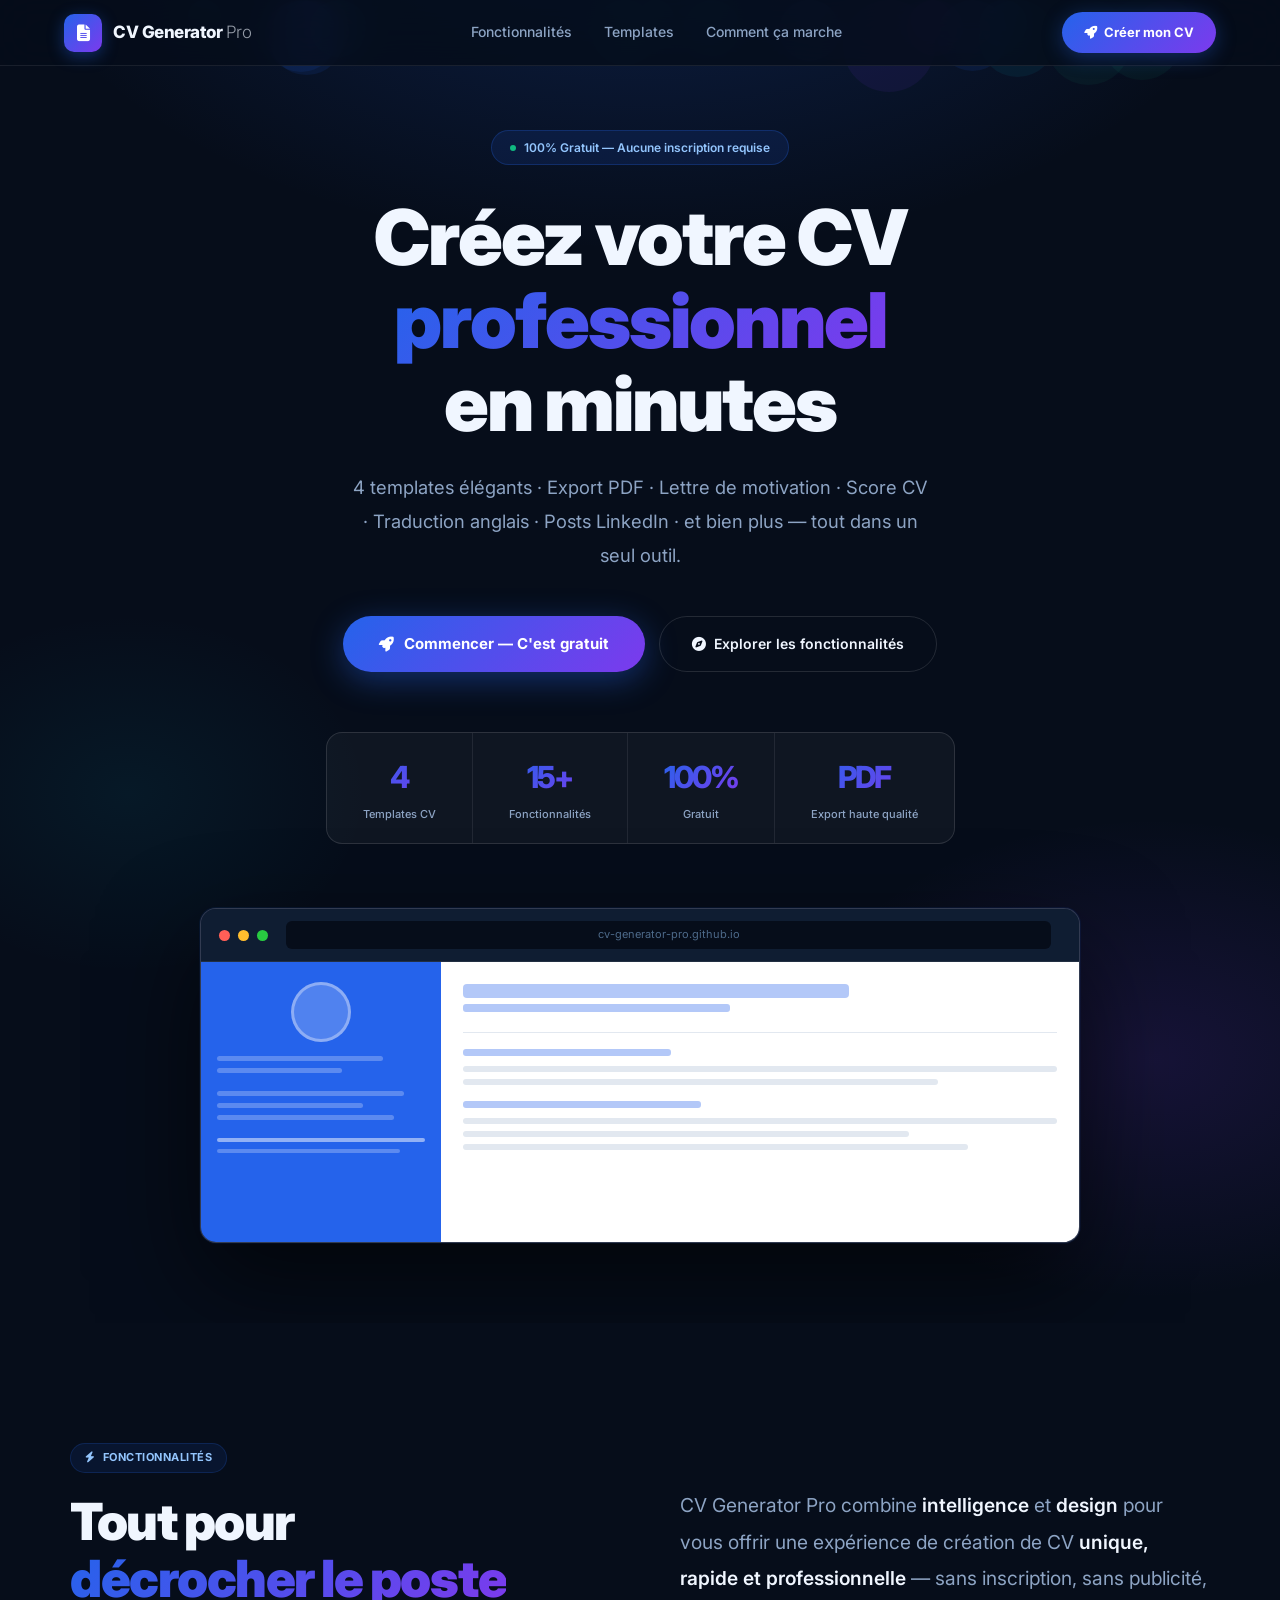
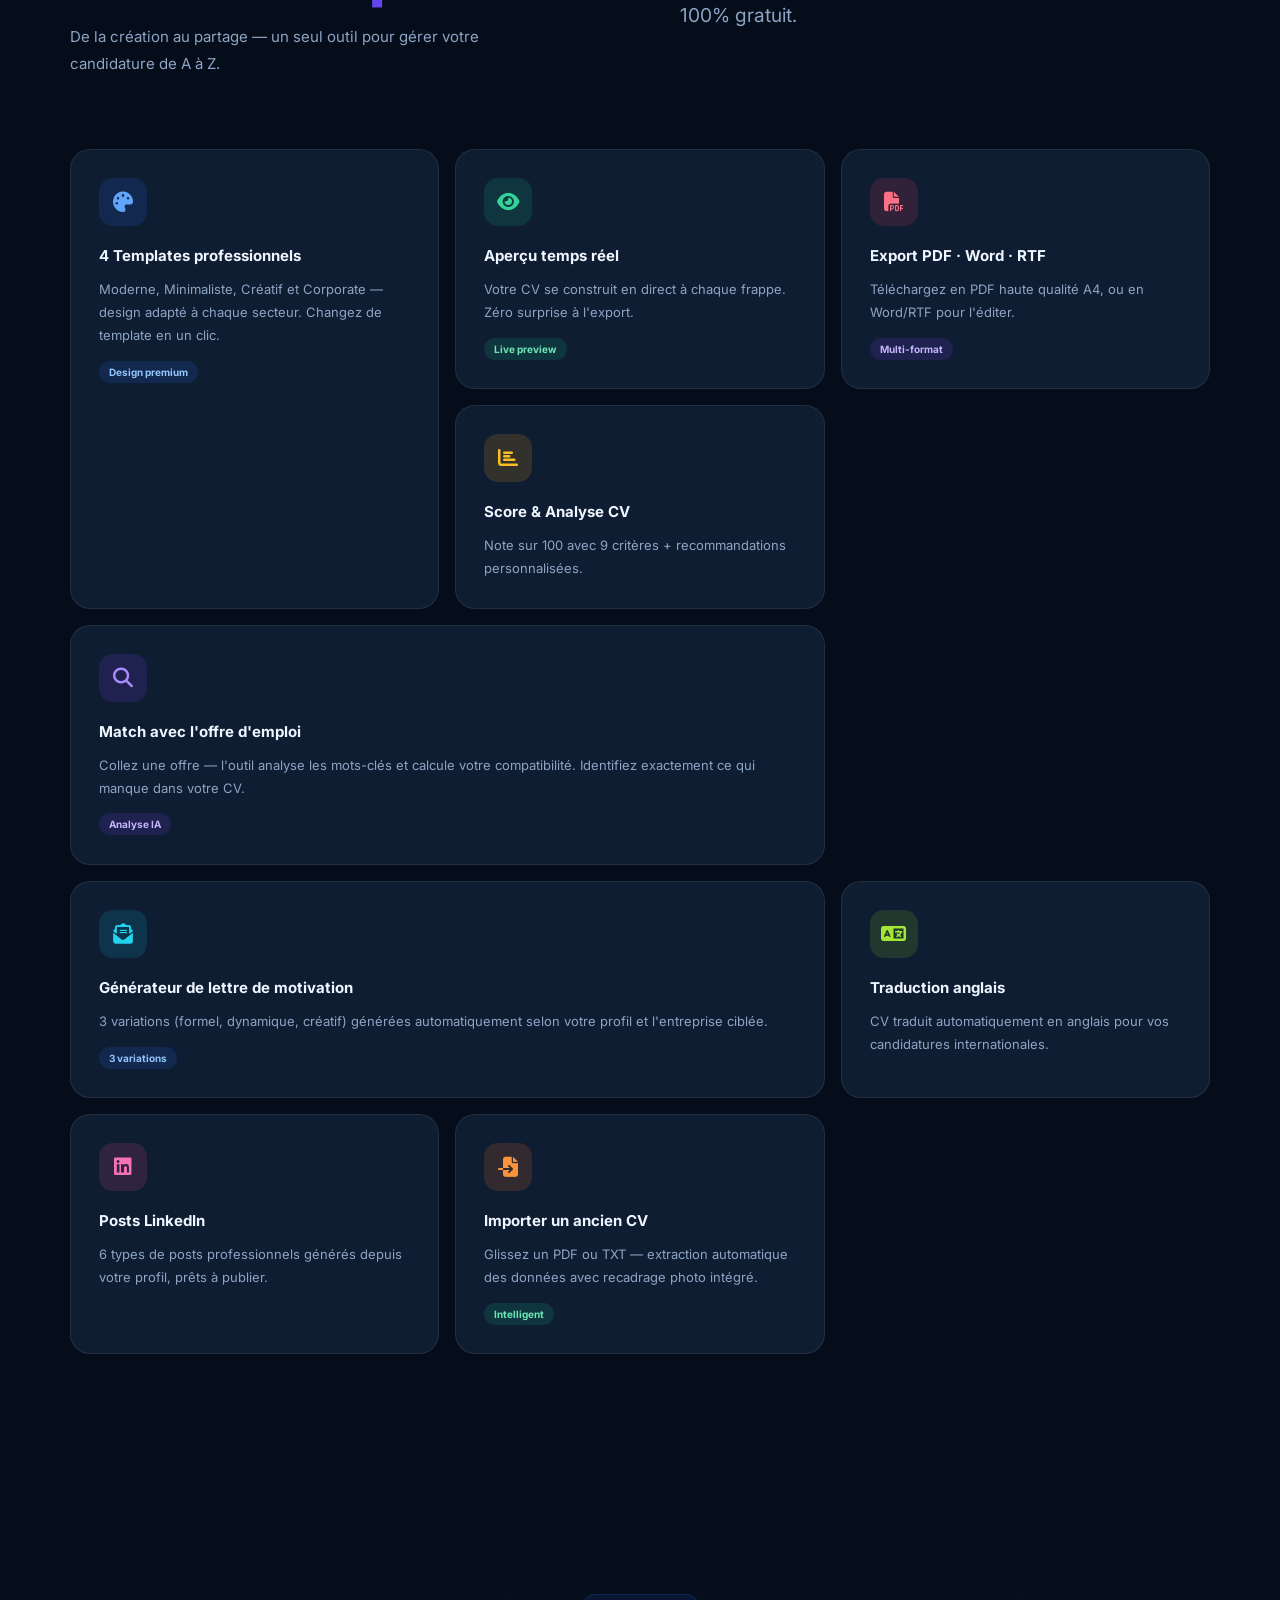
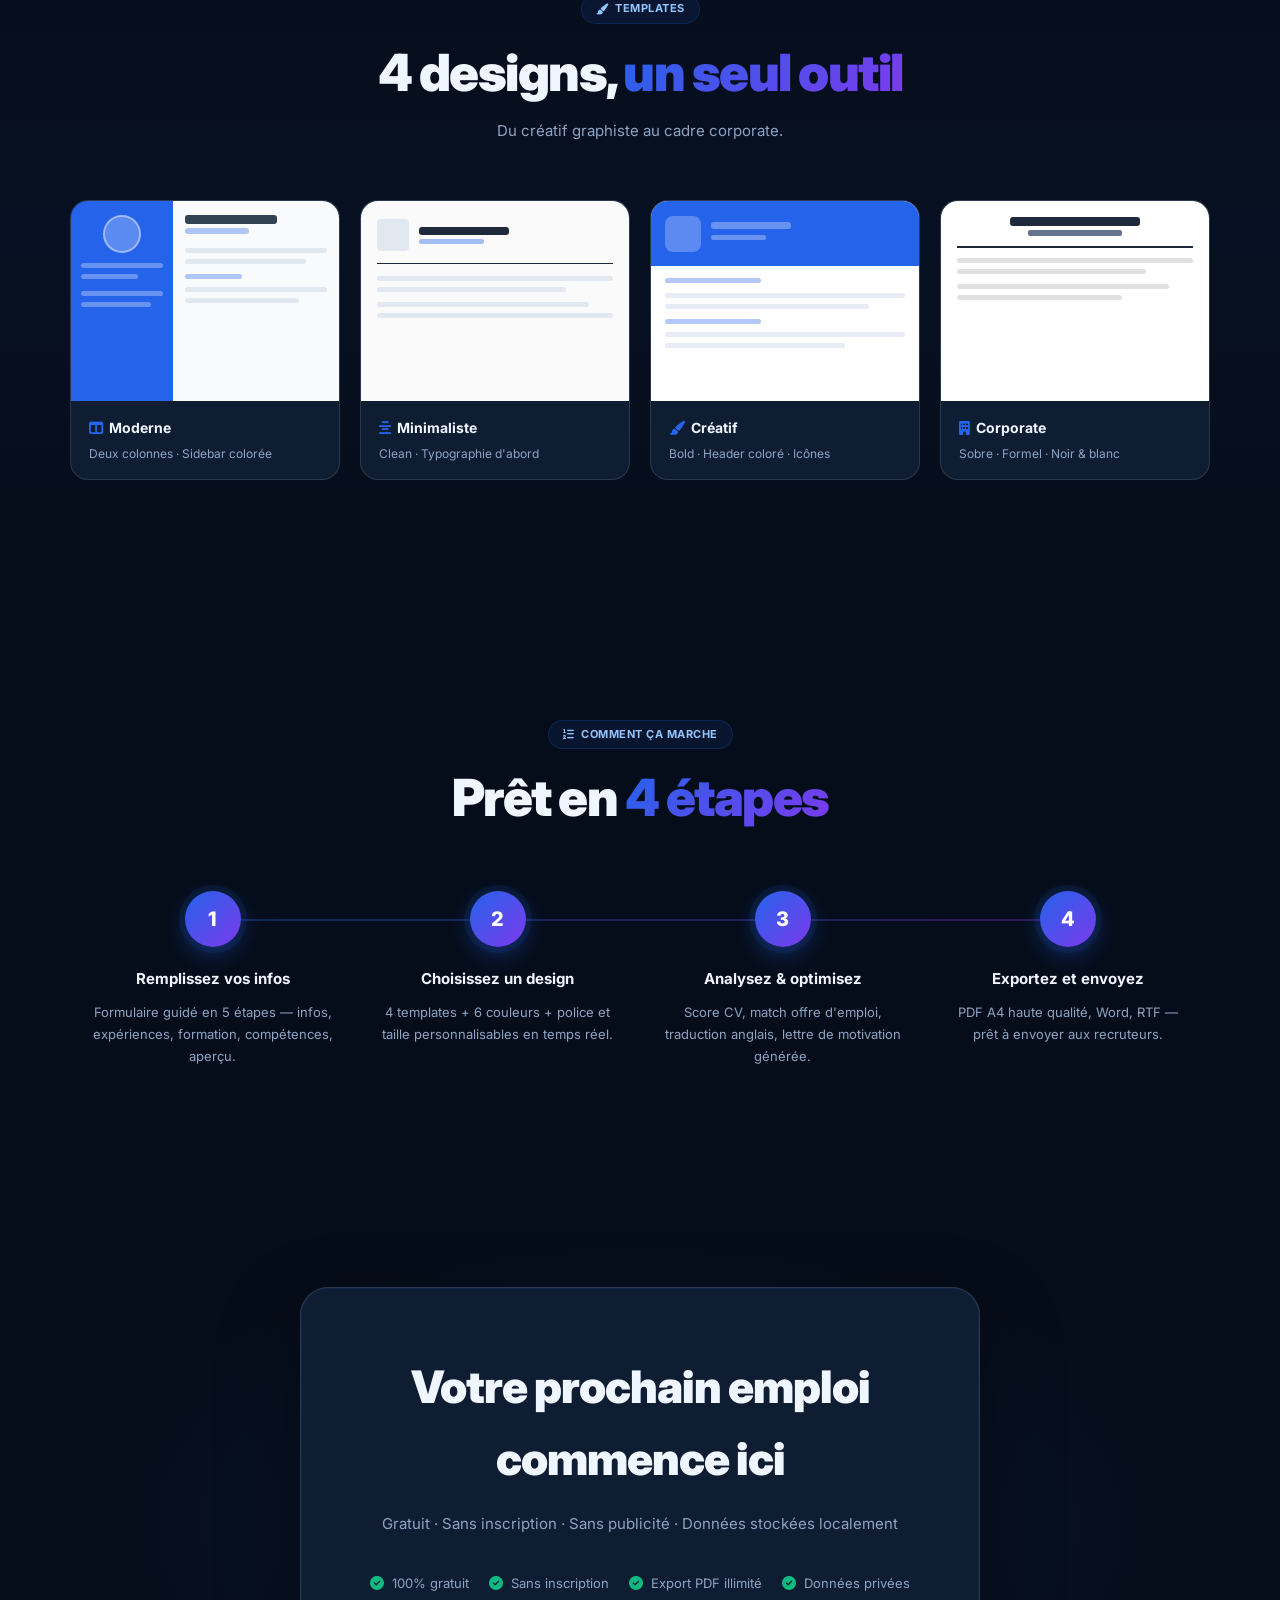
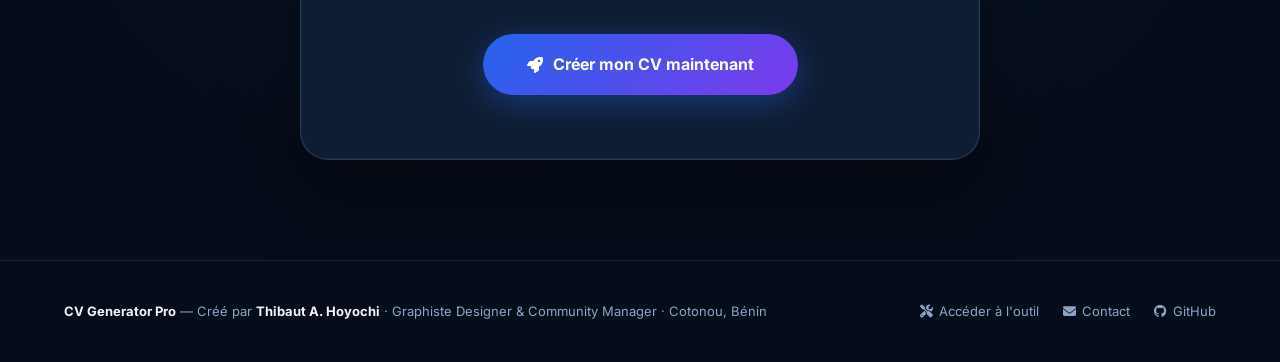
==== commit 8c948d71: "Restructure: landing.html -> index.html (homepage), index.html -> app.html (tool)" ====
--- a/index.html
+++ b/index.html
@@ -1,1154 +1,528 @@
 <!DOCTYPE html>
-<html lang="fr" data-theme="light">
+<html lang="fr">
 <head>
   <meta charset="UTF-8" />
   <meta name="viewport" content="width=device-width, initial-scale=1.0" />
-  <title>CV Generator Pro — Thibaut A. Hoyochi</title>
+  <meta name="description" content="CV Generator Pro — Créez votre CV professionnel en ligne gratuitement. 4 templates, export PDF, lettre de motivation, traduction anglais et bien plus." />
+  <meta name="keywords" content="CV, curriculum vitae, générateur CV, créer CV en ligne, CV professionnel, Bénin, Afrique" />
+  <meta property="og:title" content="CV Generator Pro" />
+  <meta property="og:description" content="Créez votre CV professionnel en quelques minutes. Gratuit, sans inscription." />
+  <title>CV Generator Pro — Créez votre CV professionnel gratuitement</title>
   <link rel="preconnect" href="https://fonts.googleapis.com" />
   <link rel="preconnect" href="https://fonts.gstatic.com" crossorigin />
-  <link href="https://fonts.googleapis.com/css2?family=Inter:wght@300;400;500;600;700&family=Poppins:wght@300;400;500;600;700;800&family=Montserrat:wght@400;500;600;700;800&family=Playfair+Display:wght@400;600;700&family=Raleway:wght@400;500;600;700&family=Lato:wght@300;400;700&display=swap" rel="stylesheet" />
+  <link href="https://fonts.googleapis.com/css2?family=Inter:wght@300;400;500;600;700;800;900&display=swap" rel="stylesheet" />
   <link rel="stylesheet" href="https://cdnjs.cloudflare.com/ajax/libs/font-awesome/6.5.0/css/all.min.css" />
-  <script src="https://cdnjs.cloudflare.com/ajax/libs/qrcodejs/1.0.0/qrcode.min.js"></script>
-  <link rel="stylesheet" href="style.css" />
-  <link rel="stylesheet" href="templates/template1.css" />
-  <link rel="stylesheet" href="templates/template2.css" />
-  <link rel="stylesheet" href="templates/template3.css" />
-  <link rel="stylesheet" href="templates/template4.css" />
   <style>
-    /* ── PREMIUM INLINE OVERRIDES ── */
-    .qa-grid { display:grid; grid-template-columns:repeat(4,1fr); gap:10px; }
-    .qa-btn { display:flex; flex-direction:column; align-items:center; gap:8px; padding:18px 8px; background:var(--bg-input); border:1.5px solid var(--border); border-radius:14px; cursor:pointer; transition:all 0.2s; font-size:11px; font-weight:600; color:var(--text-secondary); font-family:var(--font); }
-    .qa-btn:hover { background:var(--primary-light); border-color:var(--primary); color:var(--primary); transform:translateY(-3px); box-shadow:0 6px 16px rgba(37,99,235,0.18); }
-    [data-theme="dark"] .qa-btn:hover { background:rgba(37,99,235,0.12); }
-    .qa-btn i { font-size:20px; }
-    .welcome-banner { background:linear-gradient(135deg,#dbeafe 0%,#ede9fe 100%); border-radius:16px; padding:24px 28px; margin-bottom:24px; border:1px solid rgba(37,99,235,0.12); display:flex; align-items:center; justify-content:space-between; gap:20px; }
-    [data-theme="dark"] .welcome-banner { background:linear-gradient(135deg,rgba(37,99,235,0.12),rgba(124,58,237,0.1)); border-color:rgba(37,99,235,0.2); }
-    .welcome-banner h2 { font-size:22px; font-weight:800; letter-spacing:-0.03em; margin-bottom:6px; }
-    .welcome-banner p { font-size:13px; color:var(--text-secondary); }
-    .welcome-actions { display:flex; gap:10px; margin-top:16px; flex-wrap:wrap; }
-    .section-label { font-size:11px; font-weight:700; letter-spacing:0.1em; text-transform:uppercase; color:var(--text-muted); margin:0 0 14px; display:flex; align-items:center; gap:8px; }
-    .section-label::after { content:''; flex:1; height:1px; background:var(--border); }
-    .dash-grid { display:grid; grid-template-columns:1fr 360px; gap:24px; align-items:start; }
-    .mini-preview-wrap { background:#2d3035; border-radius:14px; overflow:hidden; }
-    .mini-preview-bar { background:#1e2025; padding:10px 14px; display:flex; align-items:center; gap:8px; border-bottom:1px solid rgba(255,255,255,0.06); }
-    .mini-dot { width:10px; height:10px; border-radius:50%; }
-    .mini-preview-body { padding:20px; display:flex; justify-content:center; background:#3a3d42; min-height:220px; overflow:hidden; }
-    .mini-preview-body > div { transform:scale(0.45); transform-origin:top center; pointer-events:none; }
-    .stat-num { font-size:28px; font-weight:800; letter-spacing:-0.04em; color:var(--text); }
-    .stat-lbl { font-size:11px; color:var(--text-secondary); font-weight:500; margin-top:2px; }
-    .page-hdr { margin-bottom:28px; }
-    .page-hdr h2 { font-size:20px; font-weight:800; letter-spacing:-0.02em; margin-bottom:4px; }
-    .page-hdr p { font-size:13px; color:var(--text-secondary); }
-    .dash-action-btn { display:flex; flex-direction:column; align-items:center; gap:8px; padding:16px 8px; background:var(--bg-input); border:1.5px solid var(--border); border-radius:14px; cursor:pointer; transition:all 0.2s; font-size:11px; font-weight:600; color:var(--text-secondary); font-family:var(--font); }
-    .dash-action-btn:hover { background:var(--primary-light); border-color:var(--primary); color:var(--primary); transform:translateY(-2px); }
-    .dash-action-btn i { font-size:18px; }
-    [data-theme="dark"] .dash-action-btn:hover { background:rgba(37,99,235,0.1); }
-    .nav-section { font-size:9px; font-weight:800; letter-spacing:0.15em; text-transform:uppercase; color:var(--text-muted); padding:0 10px; margin:18px 0 6px; opacity:0.6; }
-    .tips-card { background:var(--bg-card); border:1px solid var(--border); border-radius:14px; padding:18px; }
-    .tips-card h4 { font-size:13px; font-weight:700; margin-bottom:12px; display:flex; align-items:center; gap:7px; }
-    .tip-row { display:flex; gap:9px; padding:9px 11px; background:var(--bg-input); border-radius:9px; border-left:3px solid var(--primary); margin-bottom:8px; font-size:12px; color:var(--text-secondary); line-height:1.6; }
-    .tip-row:last-child { margin-bottom:0; }
-    .checklist-grid { display:grid; grid-template-columns:1fr 1fr; gap:6px; margin-top:14px; }
-    .checklist-item { display:flex; align-items:center; gap:7px; font-size:12px; padding:4px 0; }
-    [data-theme="dark"] .welcome-banner h2, [data-theme="dark"] .welcome-banner p { color:var(--text); }
-
-    /* ── CROP MODAL ── */
-    #cropContainer { touch-action: none; }
-    #cropContainer:active { cursor: grabbing; }
+    *, *::before, *::after { box-sizing: border-box; margin: 0; padding: 0; }
+    :root {
+      --primary: #2563EB; --primary-dark: #1d4ed8;
+      --violet: #7c3aed; --emerald: #10b981; --amber: #f59e0b;
+      --bg: #060d1a; --bg2: #0f1d32; --bg3: #162039;
+      --surface: rgba(255,255,255,0.04); --surface2: rgba(255,255,255,0.07);
+      --border: rgba(255,255,255,0.08); --border2: rgba(255,255,255,0.12);
+      --text: #f0f6ff; --text2: #8da4c4; --text3: #4d6a8a;
+      --grad: linear-gradient(135deg,#2563EB 0%,#7c3aed 100%);
+    }
+    html { scroll-behavior: smooth; }
+    body { font-family: 'Inter', sans-serif; background: var(--bg); color: var(--text); overflow-x: hidden; line-height: 1.6; }
+    a { text-decoration: none; color: inherit; }
+
+    /* ── NAVBAR ── */
+    nav {
+      position: fixed; top: 0; left: 0; right: 0; z-index: 200;
+      padding: 0 5%; height: 66px;
+      display: flex; align-items: center; justify-content: space-between;
+      background: rgba(6,13,26,0.82); backdrop-filter: blur(20px);
+      border-bottom: 1px solid var(--border);
+    }
+    .logo { display: flex; align-items: center; gap: 11px; }
+    .logo-icon {
+      width: 38px; height: 38px; border-radius: 10px;
+      background: var(--grad); display: grid; place-items: center;
+      font-size: 17px; color: #fff; box-shadow: 0 4px 16px rgba(37,99,235,.4);
+    }
+    .logo-name { font-size: 17px; font-weight: 800; letter-spacing: -0.5px; }
+    .logo-name span { font-weight: 300; opacity: .6; }
+    .nav-links { display: flex; align-items: center; gap: 32px; }
+    .nav-link { font-size: 14px; font-weight: 500; color: var(--text2); transition: color .2s; }
+    .nav-link:hover { color: var(--text); }
+    .nav-cta {
+      background: var(--grad); color: #fff; padding: 10px 22px;
+      border-radius: 50px; font-size: 13px; font-weight: 700;
+      box-shadow: 0 4px 20px rgba(37,99,235,.35); transition: all .2s;
+      display: flex; align-items: center; gap: 7px;
+    }
+    .nav-cta:hover { transform: translateY(-1px); box-shadow: 0 6px 28px rgba(37,99,235,.5); }
+    .hamburger { display: none; background: none; border: none; color: var(--text); font-size: 22px; cursor: pointer; }
+
+    /* ── HERO ── */
+    .hero {
+      min-height: 100vh; padding: 130px 5% 80px;
+      display: flex; flex-direction: column; align-items: center;
+      text-align: center; position: relative; overflow: hidden;
+    }
+    .hero-glow {
+      position: absolute; inset: 0; pointer-events: none;
+      background:
+        radial-gradient(ellipse 900px 500px at 50% -100px, rgba(37,99,235,.22) 0%, transparent 70%),
+        radial-gradient(ellipse 600px 400px at 90% 80%, rgba(124,58,237,.14) 0%, transparent 60%),
+        radial-gradient(ellipse 400px 300px at 10% 60%, rgba(6,182,212,.07) 0%, transparent 60%);
+    }
+    .particles { position: absolute; inset: 0; pointer-events: none; overflow: hidden; }
+    .particle { position: absolute; border-radius: 50%; animation: pfloat linear infinite; }
+    @keyframes pfloat { 0%{transform:translateY(110vh);opacity:0} 5%{opacity:.6} 95%{opacity:.4} 100%{transform:translateY(-100px);opacity:0} }
+    .hero-badge {
+      position: relative; z-index: 1;
+      display: inline-flex; align-items: center; gap: 8px;
+      background: rgba(37,99,235,.12); border: 1px solid rgba(37,99,235,.25);
+      color: #93c5fd; padding: 7px 18px; border-radius: 50px;
+      font-size: 12px; font-weight: 600; margin-bottom: 32px;
+      animation: fadeDown .5s ease;
+    }
+    .badge-dot { width: 6px; height: 6px; border-radius: 50%; background: #10b981; animation: pulse 2s infinite; }
+    @keyframes pulse { 0%,100%{box-shadow:0 0 0 0 rgba(16,185,129,.5)} 50%{box-shadow:0 0 0 6px rgba(16,185,129,0)} }
+    .hero h1 {
+      position: relative; z-index: 1;
+      font-size: clamp(2.6rem,6vw,5.2rem); font-weight: 900;
+      line-height: 1.08; letter-spacing: -2px; margin-bottom: 24px;
+      animation: fadeUp .6s ease .1s both;
+    }
+    .hero h1 .g { background: var(--grad); -webkit-background-clip: text; -webkit-text-fill-color: transparent; background-clip: text; }
+    .hero-sub {
+      position: relative; z-index: 1;
+      font-size: clamp(.95rem,2vw,1.15rem); color: var(--text2);
+      max-width: 580px; margin: 0 auto 44px; line-height: 1.85;
+      animation: fadeUp .6s ease .2s both;
+    }
+    .hero-btns {
+      position: relative; z-index: 1;
+      display: flex; gap: 14px; flex-wrap: wrap; justify-content: center;
+      animation: fadeUp .6s ease .3s both; margin-bottom: 60px;
+    }
+    .btn-primary {
+      padding: 16px 36px; border-radius: 50px; font-size: 15px; font-weight: 700;
+      background: var(--grad); color: #fff; border: none; cursor: pointer;
+      box-shadow: 0 8px 32px rgba(37,99,235,.4); transition: all .25s;
+      display: inline-flex; align-items: center; gap: 10px; font-family: 'Inter',sans-serif;
+    }
+    .btn-primary:hover { transform: translateY(-3px); box-shadow: 0 14px 40px rgba(37,99,235,.55); }
+    .btn-outline {
+      padding: 15px 32px; border-radius: 50px; font-size: 14px; font-weight: 600;
+      background: transparent; color: var(--text); border: 1px solid var(--border2);
+      cursor: pointer; display: inline-flex; align-items: center; gap: 8px;
+      transition: all .2s; font-family: 'Inter',sans-serif;
+    }
+    .btn-outline:hover { background: var(--surface2); border-color: rgba(255,255,255,.25); }
+
+    /* Stats bar */
+    .stats-bar {
+      position: relative; z-index: 1;
+      display: flex; gap: 0; background: var(--surface);
+      border: 1px solid var(--border2); border-radius: 16px; overflow: hidden;
+      animation: fadeUp .6s ease .4s both;
+    }
+    .stat-item { padding: 20px 36px; text-align: center; border-right: 1px solid var(--border); }
+    .stat-item:last-child { border-right: none; }
+    .stat-num { font-size: 1.9rem; font-weight: 800; letter-spacing: -2px; background: var(--grad); -webkit-background-clip: text; -webkit-text-fill-color: transparent; background-clip: text; }
+    .stat-lbl { font-size: 11px; color: var(--text2); font-weight: 500; margin-top: 4px; }
+
+    /* Hero mockup */
+    .hero-mockup {
+      position: relative; z-index: 1; margin-top: 64px; width: 100%; max-width: 880px;
+      animation: fadeUp .7s ease .5s both;
+    }
+    .browser {
+      background: var(--bg3); border: 1px solid var(--border2);
+      border-radius: 16px; overflow: hidden;
+      box-shadow: 0 40px 100px rgba(0,0,0,.6), 0 0 0 1px rgba(37,99,235,.1);
+    }
+    .browser-bar {
+      background: var(--bg2); padding: 12px 18px;
+      display: flex; align-items: center; gap: 8px;
+      border-bottom: 1px solid var(--border);
+    }
+    .bdot { width: 11px; height: 11px; border-radius: 50%; }
+    .burl {
+      flex: 1; background: var(--bg); border-radius: 6px;
+      padding: 5px 14px; font-size: 11px; color: var(--text3); margin: 0 10px;
+    }
+    .browser-body { display: grid; grid-template-columns: 240px 1fr; height: 280px; }
+    .b-sidebar { background: #2563EB; padding: 20px 16px; }
+    .b-avatar { width: 60px; height: 60px; border-radius: 50%; background: rgba(255,255,255,.2); margin: 0 auto 14px; border: 3px solid rgba(255,255,255,.35); }
+    .bl { height: 5px; border-radius: 3px; background: rgba(255,255,255,.25); margin-bottom: 7px; }
+    .b-main { padding: 22px; background: #fff; }
+    .bml { height: 6px; border-radius: 3px; background: #e2e8f0; margin-bottom: 7px; }
+    .bml-b { background: rgba(37,99,235,.35) !important; }
+
+    /* ── SECTIONS ── */
+    .section { padding: 120px 5%; }
+    .section-wrap { max-width: 1140px; margin: 0 auto; }
+    .tag {
+      display: inline-flex; align-items: center; gap: 7px;
+      background: rgba(37,99,235,.1); border: 1px solid rgba(37,99,235,.2);
+      color: #93c5fd; padding: 5px 14px; border-radius: 50px;
+      font-size: 11px; font-weight: 700; letter-spacing: .5px;
+      text-transform: uppercase; margin-bottom: 20px;
+    }
+    .section-h2 { font-size: clamp(2rem,4vw,3.2rem); font-weight: 900; letter-spacing: -1.5px; line-height: 1.12; margin-bottom: 16px; }
+    .section-h2 .g { background: var(--grad); -webkit-background-clip: text; -webkit-text-fill-color: transparent; background-clip: text; }
+    .section-p { font-size: 15px; color: var(--text2); max-width: 480px; line-height: 1.8; }
+
+    /* ── FEATURES ── */
+    .features-intro { display: grid; grid-template-columns: 1fr 1fr; gap: 80px; align-items: center; margin-bottom: 72px; }
+    .features-desc { font-size: clamp(1rem,1.8vw,1.2rem); color: var(--text2); line-height: 1.9; }
+    .features-desc strong { color: var(--text); font-weight: 600; }
+    .features-grid { display: grid; grid-template-columns: repeat(3,1fr); gap: 16px; }
+    .fcard {
+      background: var(--bg2); border: 1px solid var(--border);
+      border-radius: 20px; padding: 28px; transition: all .3s; position: relative; overflow: hidden;
+    }
+    .fcard::after { content:''; position:absolute; top:0; left:0; right:0; height:2px; background:var(--grad); transform:scaleX(0); transition:transform .3s; }
+    .fcard:hover { transform: translateY(-5px); border-color: rgba(255,255,255,.16); box-shadow: 0 20px 50px rgba(0,0,0,.35); }
+    .fcard:hover::after { transform: scaleX(1); }
+    .fcard-wide { grid-column: span 2; }
+    .fcard-tall { grid-row: span 2; }
+    .fi { width: 48px; height: 48px; border-radius: 14px; display: grid; place-items: center; font-size: 20px; margin-bottom: 18px; }
+    .fi-b { background: rgba(37,99,235,.15); color: #60a5fa; }
+    .fi-v { background: rgba(124,58,237,.15); color: #a78bfa; }
+    .fi-g { background: rgba(16,185,129,.15); color: #34d399; }
+    .fi-a { background: rgba(245,158,11,.15); color: #fbbf24; }
+    .fi-r { background: rgba(244,63,94,.15); color: #fb7185; }
+    .fi-c { background: rgba(6,182,212,.15); color: #22d3ee; }
+    .fi-o { background: rgba(249,115,22,.15); color: #fb923c; }
+    .fi-p { background: rgba(236,72,153,.15); color: #f472b6; }
+    .fi-l { background: rgba(132,204,22,.15); color: #a3e635; }
+    .fcard h3 { font-size: 15px; font-weight: 700; margin-bottom: 10px; }
+    .fcard p { font-size: 13px; color: var(--text2); line-height: 1.75; }
+    .fbadge { display: inline-block; margin-top: 14px; font-size: 10px; font-weight: 700; padding: 3px 10px; border-radius: 20px; }
+    .fb-b { background: rgba(37,99,235,.15); color: #93c5fd; }
+    .fb-g { background: rgba(16,185,129,.15); color: #6ee7b7; }
+    .fb-v { background: rgba(124,58,237,.15); color: #c4b5fd; }
+
+    /* ── TEMPLATES ── */
+    .tpl-section { padding: 120px 5%; background: linear-gradient(180deg, transparent, rgba(37,99,235,.04) 50%, transparent); }
+    .tpl-grid { display: grid; grid-template-columns: repeat(4,1fr); gap: 20px; margin-top: 56px; }
+    .tpl-card {
+      border-radius: 18px; overflow: hidden; border: 1px solid var(--border2);
+      cursor: pointer; transition: all .3s; background: var(--bg2);
+    }
+    .tpl-card:hover { transform: translateY(-8px) scale(1.01); border-color: var(--primary); box-shadow: 0 24px 60px rgba(37,99,235,.2); }
+    .tpl-thumb { height: 200px; overflow: hidden; position: relative; }
+    .tpl-overlay {
+      position: absolute; inset: 0; opacity: 0; transition: opacity .3s;
+      background: rgba(37,99,235,.85); display: flex; align-items: center; justify-content: center;
+    }
+    .tpl-card:hover .tpl-overlay { opacity: 1; }
+    .tpl-cta { color: #fff; font-size: 13px; font-weight: 700; padding: 10px 22px; border: 2px solid rgba(255,255,255,.8); border-radius: 50px; display: flex; align-items: center; gap: 8px; }
+    .tpl-info { padding: 16px 18px; }
+    .tpl-name { font-size: 14px; font-weight: 700; margin-bottom: 4px; }
+    .tpl-desc { font-size: 12px; color: var(--text2); }
+    /* Template thumb designs */
+    .t1 { display: flex; height: 100%; }
+    .t1s { width: 38%; background: #2563EB; padding: 14px 10px; }
+    .t1m { flex:1; background: #f8fafc; padding: 14px 12px; }
+    .t2b { background: #fafafa; padding: 18px 16px; height: 100%; }
+    .t3 { background: #fff; height: 100%; display: flex; flex-direction: column; }
+    .t3h { height: 65px; background: #2563EB; padding: 14px; display: flex; align-items: center; gap: 10px; }
+    .t3b { flex:1; padding: 12px 14px; }
+    .t4b { background: #fff; padding: 16px; height: 100%; }
+    .tl { height: 5px; border-radius: 3px; margin-bottom: 6px; }
+    .tw { background: rgba(255,255,255,.3); }
+    .tg { background: #e2e8f0; }
+    .tb { background: rgba(37,99,235,.35); }
+    .td { background: rgba(0,0,0,.12); }
+
+    /* ── HOW IT WORKS ── */
+    .steps-grid { display: grid; grid-template-columns: repeat(4,1fr); gap: 0; margin-top: 64px; position: relative; }
+    .steps-grid::before { content:''; position: absolute; top: 28px; left: 12.5%; right: 12.5%; height: 2px; background: linear-gradient(90deg,var(--primary),var(--violet)); opacity: .3; }
+    .step { padding: 0 20px; text-align: center; }
+    .step-circle {
+      width: 56px; height: 56px; border-radius: 50%; background: var(--grad);
+      margin: 0 auto 20px; display: grid; place-items: center;
+      font-size: 20px; font-weight: 800; color: #fff; position: relative; z-index: 1;
+      box-shadow: 0 8px 24px rgba(37,99,235,.35), 0 0 0 6px rgba(37,99,235,.1);
+    }
+    .step h3 { font-size: 15px; font-weight: 700; margin-bottom: 10px; }
+    .step p { font-size: 13px; color: var(--text2); line-height: 1.7; }
+
+    /* ── TESTIMONIAL / CTA ── */
+    .cta-wrap { padding: 100px 5%; text-align: center; position: relative; overflow: hidden; }
+    .cta-wrap::before { content:''; position:absolute; inset:0; background: radial-gradient(ellipse 800px 400px at 50% 50%, rgba(37,99,235,.12) 0%, transparent 70%); }
+    .cta-box {
+      max-width: 680px; margin: 0 auto; position: relative; z-index: 1;
+      background: var(--bg2); border: 1px solid var(--border2);
+      border-radius: 28px; padding: 64px 48px;
+      box-shadow: 0 32px 80px rgba(0,0,0,.4), 0 0 0 1px rgba(37,99,235,.1) inset;
+    }
+    .cta-box h2 { font-size: clamp(1.8rem,4vw,2.8rem); font-weight: 900; letter-spacing: -1px; margin-bottom: 16px; }
+    .cta-box p { font-size: 15px; color: var(--text2); margin-bottom: 36px; line-height: 1.7; }
+    .cta-checks { display: flex; gap: 20px; justify-content: center; flex-wrap: wrap; margin-bottom: 40px; }
+    .cta-check { display: flex; align-items: center; gap: 8px; font-size: 13px; color: var(--text2); }
+    .cta-check i { color: var(--emerald); font-size: 14px; }
+
+    /* ── FOOTER ── */
+    footer {
+      padding: 40px 5%; border-top: 1px solid var(--border);
+      display: flex; align-items: center; justify-content: space-between; flex-wrap: wrap; gap: 16px;
+    }
+    .footer-left { font-size: 13px; color: var(--text2); }
+    .footer-left strong { color: var(--text); }
+    .footer-right { display: flex; gap: 24px; }
+    .footer-link { font-size: 13px; color: var(--text2); display: flex; align-items: center; gap: 6px; transition: color .2s; }
+    .footer-link:hover { color: var(--text); }
+
+    /* ── ANIMATIONS ── */
+    @keyframes fadeUp { from{opacity:0;transform:translateY(28px)} to{opacity:1;transform:translateY(0)} }
+    @keyframes fadeDown { from{opacity:0;transform:translateY(-16px)} to{opacity:1;transform:translateY(0)} }
+    .reveal { opacity: 0; transform: translateY(24px); transition: opacity .65s ease, transform .65s ease; }
+    .reveal.visible { opacity: 1; transform: translateY(0); }
+
+    /* ── RESPONSIVE ── */
+    @media(max-width:1024px) {
+      .features-grid { grid-template-columns: repeat(2,1fr); }
+      .fcard-wide { grid-column: span 1; } .fcard-tall { grid-row: span 1; }
+      .features-intro { grid-template-columns: 1fr; gap: 32px; }
+    }
+    @media(max-width:768px) {
+      nav { padding: 0 5%; }
+      .nav-links { display: none; }
+      .hamburger { display: block; }
+      .tpl-grid { grid-template-columns: 1fr 1fr; }
+      .steps-grid { grid-template-columns: 1fr 1fr; }
+      .steps-grid::before { display: none; }
+      .stats-bar { flex-wrap: wrap; }
+      .stat-item { padding: 14px 20px; border-right: none; border-bottom: 1px solid var(--border); }
+      .stat-item:last-child { border-bottom: none; }
+      .cta-box { padding: 40px 24px; }
+      footer { flex-direction: column; text-align: center; }
+    }
+    @media(max-width:480px) {
+      .features-grid { grid-template-columns: 1fr; }
+      .tpl-grid { grid-template-columns: 1fr; }
+      .steps-grid { grid-template-columns: 1fr; }
+      .browser-body { grid-template-columns: 1fr; }
+      .b-sidebar { display: none; }
+    }
   </style>
 </head>
 <body>
-<div class="app-layout">
-  <div class="sidebar-overlay" id="sidebarOverlay" onclick="toggleSidebar()"></div>
-
-  <!-- ══════════ SIDEBAR ══════════ -->
-  <aside class="sidebar" id="sidebar">
-    <div class="sidebar-logo">
-      <div class="sidebar-logo-icon"><i class="fas fa-file-alt"></i></div>
-      <div class="sidebar-logo-text">
-        <h1>CV Generator <span style="font-weight:300;opacity:.7">Pro</span></h1>
-        <p>Créateur professionnel</p>
+
+<!-- NAV -->
+<nav>
+  <a href="index.html" class="logo">
+    <div class="logo-icon"><i class="fas fa-file-alt"></i></div>
+    <div class="logo-name">CV Generator <span>Pro</span></div>
+  </a>
+  <div class="nav-links">
+    <a href="#features" class="nav-link">Fonctionnalités</a>
+    <a href="#templates" class="nav-link">Templates</a>
+    <a href="#how" class="nav-link">Comment ça marche</a>
+  </div>
+  <a href="app.html" class="nav-cta"><i class="fas fa-rocket"></i> Créer mon CV</a>
+  <button class="hamburger" onclick="this.nextElementSibling && this.nextElementSibling.classList.toggle('open')"><i class="fas fa-bars"></i></button>
+</nav>
+
+<!-- HERO -->
+<section class="hero">
+  <div class="hero-glow"></div>
+  <div class="particles" id="particles"></div>
+
+  <div class="hero-badge"><div class="badge-dot"></div> 100% Gratuit — Aucune inscription requise</div>
+
+  <h1>Créez votre CV<br><span class="g">professionnel</span><br>en minutes</h1>
+
+  <p class="hero-sub">
+    4 templates élégants · Export PDF · Lettre de motivation · Score CV · Traduction anglais · Posts LinkedIn · et bien plus — tout dans un seul outil.
+  </p>
+
+  <div class="hero-btns">
+    <a href="app.html" class="btn-primary"><i class="fas fa-rocket"></i> Commencer — C'est gratuit</a>
+    <a href="#features" class="btn-outline"><i class="fas fa-compass"></i> Explorer les fonctionnalités</a>
+  </div>
+
+  <div class="stats-bar">
+    <div class="stat-item"><div class="stat-num">4</div><div class="stat-lbl">Templates CV</div></div>
+    <div class="stat-item"><div class="stat-num">15+</div><div class="stat-lbl">Fonctionnalités</div></div>
+    <div class="stat-item"><div class="stat-num">100%</div><div class="stat-lbl">Gratuit</div></div>
+    <div class="stat-item"><div class="stat-num">PDF</div><div class="stat-lbl">Export haute qualité</div></div>
+  </div>
+
+  <div class="hero-mockup">
+    <div class="browser">
+      <div class="browser-bar">
+        <div class="bdot" style="background:#ff5f57"></div>
+        <div class="bdot" style="background:#ffbd2e"></div>
+        <div class="bdot" style="background:#28ca41"></div>
+        <div class="burl">cv-generator-pro.github.io</div>
       </div>
-    </div>
-
-    <nav class="sidebar-nav">
-      <div class="nav-section">Principal</div>
-      <button class="nav-item active" data-page="dashboard" onclick="showPage('dashboard',this)">
-        <i class="fas fa-home"></i> Tableau de bord
-      </button>
-      <button class="nav-item" data-page="builder" onclick="showPage('builder',this)">
-        <i class="fas fa-edit"></i> Créer mon CV
-      </button>
-      <button class="nav-item" data-page="preview" onclick="showPage('preview',this)">
-        <i class="fas fa-eye"></i> Aperçu du CV
-      </button>
-      <button class="nav-item" data-page="cover-letter" onclick="showPage('cover-letter',this)">
-        <i class="fas fa-envelope-open-text"></i> Lettre de motivation
-      </button>
-
-      <div class="nav-section" style="margin-top:8px">Analyse & Outils</div>
-      <button class="nav-item" data-page="score" onclick="showPage('score',this)">
-        <i class="fas fa-chart-bar"></i> Score CV
-        <span class="nav-badge" style="background:var(--warning)">NEW</span>
-      </button>
-      <button class="nav-item" data-page="match" onclick="showPage('match',this)">
-        <i class="fas fa-search"></i> Match Offre
-      </button>
-      <button class="nav-item" data-page="linkedin" onclick="showPage('linkedin',this)">
-        <i class="fab fa-linkedin"></i> Posts LinkedIn
-      </button>
-      <button class="nav-item" data-page="translate" onclick="showPage('translate',this)">
-        <i class="fas fa-language"></i> Traduction EN
-      </button>
-
-      <div class="nav-section" style="margin-top:8px">Export & Plus</div>
-      <button class="nav-item" data-page="export" onclick="showPage('export',this)">
-        <i class="fas fa-download"></i> Exporter
-      </button>
-      <button class="nav-item" data-page="present" onclick="showPage('present',this)">
-        <i class="fas fa-tv"></i> Présentation
-      </button>
-      <button class="nav-item" data-page="portfolio" onclick="showPage('portfolio',this)">
-        <i class="fas fa-globe"></i> Portfolio Web
-      </button>
-      <button class="nav-item" data-page="qrcode" onclick="showPage('qrcode',this)">
-        <i class="fas fa-qrcode"></i> QR Code
-      </button>
-      <button class="nav-item" data-page="history" onclick="showPage('history',this)">
-        <i class="fas fa-history"></i> Historique
-      </button>
-      <button class="nav-item" data-page="import-cv" onclick="showPage('import-cv',this)">
-        <i class="fas fa-file-import"></i> Importer un CV
-        <span class="nav-badge" style="background:#e11d48">NEW</span>
-      </button>
-      <button class="nav-item" data-page="settings" onclick="showPage('settings',this)">
-        <i class="fas fa-sliders-h"></i> Apparence
-      </button>
-      <button class="nav-item" data-page="tips" onclick="showPage('tips',this)">
-        <i class="fas fa-lightbulb"></i> Conseils CV
-      </button>
-    </nav>
-
-    <div class="sidebar-completion">
-      <p>Complétion <span id="sidebarCompletion">0%</span></p>
-      <div class="completion-bar"><div class="completion-fill" id="sidebarCompletionBar" style="width:0%"></div></div>
-    </div>
-    <div class="sidebar-footer">
-      <div class="save-status" id="saveStatus">
-        <i class="fas fa-circle-check"></i><span>Sauvegardé automatiquement</span>
-      </div>
-    </div>
-  </aside>
-
-  <!-- ══════════ MAIN ══════════ -->
-  <main class="main-content">
-    <!-- TOPBAR -->
-    <header class="topbar">
-      <button class="hamburger" onclick="toggleSidebar()"><i class="fas fa-bars"></i></button>
-      <div class="topbar-title" id="topbarTitle">
-        <i class="fas fa-home"></i><span>Tableau de bord</span>
-      </div>
-      <div class="topbar-actions">
-        <label class="toggle-switch" title="Mode sombre / clair">
-          <input type="checkbox" id="themeToggle" onchange="toggleTheme()" />
-          <div class="toggle-track"></div>
-          <span class="toggle-label"><i class="fas fa-moon" id="themeIcon"></i></span>
-        </label>
-        <button class="btn btn-primary btn-sm" onclick="exportPDF()">
-          <i class="fas fa-download"></i> Exporter PDF
-        </button>
-      </div>
-    </header>
-
-    <!-- ════════════════════════════════════════
-         PAGE: DASHBOARD
-         ════════════════════════════════════════ -->
-    <section class="page active" id="page-dashboard">
-      <!-- Welcome banner -->
-      <div class="welcome-banner">
-        <div>
-          <h2>Bonjour 👋</h2>
-          <p>Votre CV professionnel est prêt. Modifiez, analysez ou exportez.</p>
-          <div class="welcome-actions">
-            <button class="btn btn-primary" onclick="showPage('builder',document.querySelector('[data-page=builder]'))">
-              <i class="fas fa-edit"></i> Modifier le CV
-            </button>
-            <button class="btn btn-secondary" onclick="showPage('preview',document.querySelector('[data-page=preview]'))">
-              <i class="fas fa-eye"></i> Voir l'aperçu
-            </button>
-            <button class="btn btn-secondary" onclick="exportPDF()">
-              <i class="fas fa-file-pdf"></i> Exporter PDF
-            </button>
-          </div>
+      <div class="browser-body">
+        <div class="b-sidebar">
+          <div class="b-avatar"></div>
+          <div class="bl" style="width:80%"></div><div class="bl" style="width:60%"></div>
+          <div style="margin-top:18px"><div class="bl" style="width:90%"></div><div class="bl" style="width:70%"></div><div class="bl" style="width:85%"></div></div>
+          <div style="margin-top:18px"><div class="bl" style="width:100%;height:4px;background:rgba(255,255,255,.5)"></div><div class="bl" style="height:4px;width:88%;background:rgba(255,255,255,.25);margin-top:4px"></div></div>
         </div>
-        <img src="https://illustrations.popsy.co/amber/designer.svg" alt="" style="height:120px;opacity:.85" onerror="this.style.display='none'">
-      </div>
-
-      <!-- Stats row -->
-      <div class="stats-grid" style="margin-bottom:24px">
-        <div class="stat-card card-lift">
-          <div class="stat-icon blue"><i class="fas fa-user-tie"></i></div>
-          <div class="stat-info">
-            <div class="stat-num" id="stat-name">Thibaut</div>
-            <div class="stat-lbl">Nom du profil</div>
-          </div>
-        </div>
-        <div class="stat-card card-lift">
-          <div class="stat-icon green"><i class="fas fa-briefcase"></i></div>
-          <div class="stat-info">
-            <div class="stat-num" id="stat-exp">0</div>
-            <div class="stat-lbl">Expériences</div>
-          </div>
-        </div>
-        <div class="stat-card card-lift">
-          <div class="stat-icon purple"><i class="fas fa-tools"></i></div>
-          <div class="stat-info">
-            <div class="stat-num" id="stat-skills">0</div>
-            <div class="stat-lbl">Compétences</div>
-          </div>
-        </div>
-        <div class="stat-card card-lift">
-          <div class="stat-icon orange"><i class="fas fa-graduation-cap"></i></div>
-          <div class="stat-info">
-            <div class="stat-num" id="stat-edu">0</div>
-            <div class="stat-lbl">Formations</div>
-          </div>
+        <div class="b-main">
+          <div class="bml bml-b" style="width:65%;height:14px;background:#1e293b;border-radius:4px;margin-bottom:6px"></div>
+          <div class="bml bml-b" style="width:45%;height:8px;margin-bottom:20px"></div>
+          <div style="height:1px;background:#e2e8f0;margin-bottom:16px"></div>
+          <div class="bml bml-b" style="width:35%;height:7px;margin-bottom:10px"></div>
+          <div class="bml"></div><div class="bml" style="width:80%"></div>
+          <div class="bml bml-b" style="width:40%;height:7px;margin-top:16px;margin-bottom:10px"></div>
+          <div class="bml"></div><div class="bml" style="width:75%"></div><div class="bml" style="width:85%"></div>
         </div>
       </div>
-
-      <!-- Main dashboard grid -->
-      <div class="dash-grid">
-        <!-- Left column -->
-        <div>
-          <!-- Completion card -->
-          <div class="card mb-16">
-            <div class="card-header">
-              <h3><i class="fas fa-chart-pie"></i> Complétion du profil</h3>
-              <span id="dashCompletionBadge" class="btn btn-sm btn-success">0%</span>
-            </div>
-            <div class="card-body">
-              <div class="progress-bar-wrapper">
-                <p><span>Progression globale</span><span id="dashCompletionPct">0%</span></p>
-                <div class="progress-bar"><div class="progress-fill" id="dashCompletionBar" style="width:0%"></div></div>
-              </div>
-              <div class="checklist-grid" id="completionChecklist"></div>
-            </div>
+    </div>
+  </div>
+</section>
+
+<!-- FEATURES -->
+<section id="features" class="section">
+  <div class="section-wrap">
+    <div class="features-intro">
+      <div>
+        <div class="tag"><i class="fas fa-bolt"></i> Fonctionnalités</div>
+        <h2 class="section-h2">Tout pour<br><span class="g">décrocher le poste</span></h2>
+        <p class="section-p">De la création au partage — un seul outil pour gérer votre candidature de A à Z.</p>
+      </div>
+      <p class="features-desc">CV Generator Pro combine <strong>intelligence</strong> et <strong>design</strong> pour vous offrir une expérience de création de CV <strong>unique, rapide et professionnelle</strong> — sans inscription, sans publicité, 100% gratuit.</p>
+    </div>
+
+    <div class="features-grid">
+      <div class="fcard fcard-tall reveal"><div class="fi fi-b"><i class="fas fa-palette"></i></div><h3>4 Templates professionnels</h3><p>Moderne, Minimaliste, Créatif et Corporate — design adapté à chaque secteur. Changez de template en un clic.</p><span class="fbadge fb-b">Design premium</span></div>
+      <div class="fcard reveal"><div class="fi fi-g"><i class="fas fa-eye"></i></div><h3>Aperçu temps réel</h3><p>Votre CV se construit en direct à chaque frappe. Zéro surprise à l'export.</p><span class="fbadge fb-g">Live preview</span></div>
+      <div class="fcard reveal"><div class="fi fi-r"><i class="fas fa-file-pdf"></i></div><h3>Export PDF · Word · RTF</h3><p>Téléchargez en PDF haute qualité A4, ou en Word/RTF pour l'éditer.</p><span class="fbadge fb-v">Multi-format</span></div>
+      <div class="fcard reveal"><div class="fi fi-a"><i class="fas fa-chart-bar"></i></div><h3>Score & Analyse CV</h3><p>Note sur 100 avec 9 critères + recommandations personnalisées.</p></div>
+      <div class="fcard fcard-wide reveal"><div class="fi fi-v"><i class="fas fa-search"></i></div><h3>Match avec l'offre d'emploi</h3><p>Collez une offre — l'outil analyse les mots-clés et calcule votre compatibilité. Identifiez exactement ce qui manque dans votre CV.</p><span class="fbadge fb-v">Analyse IA</span></div>
+      <div class="fcard fcard-wide reveal"><div class="fi fi-c"><i class="fas fa-envelope-open-text"></i></div><h3>Générateur de lettre de motivation</h3><p>3 variations (formel, dynamique, créatif) générées automatiquement selon votre profil et l'entreprise ciblée.</p><span class="fbadge fb-b">3 variations</span></div>
+      <div class="fcard reveal"><div class="fi fi-l"><i class="fas fa-language"></i></div><h3>Traduction anglais</h3><p>CV traduit automatiquement en anglais pour vos candidatures internationales.</p></div>
+      <div class="fcard reveal"><div class="fi fi-p"><i class="fab fa-linkedin"></i></div><h3>Posts LinkedIn</h3><p>6 types de posts professionnels générés depuis votre profil, prêts à publier.</p></div>
+      <div class="fcard reveal"><div class="fi fi-o"><i class="fas fa-file-import"></i></div><h3>Importer un ancien CV</h3><p>Glissez un PDF ou TXT — extraction automatique des données avec recadrage photo intégré.</p><span class="fbadge fb-g">Intelligent</span></div>
+    </div>
+  </div>
+</section>
+
+<!-- TEMPLATES -->
+<section id="templates" class="tpl-section">
+  <div class="section-wrap">
+    <div style="text-align:center;margin-bottom:56px">
+      <div class="tag" style="margin:0 auto 20px"><i class="fas fa-paint-brush"></i> Templates</div>
+      <h2 class="section-h2" style="text-align:center">4 designs, <span class="g">un seul outil</span></h2>
+      <p class="section-p" style="margin:0 auto;text-align:center">Du créatif graphiste au cadre corporate.</p>
+    </div>
+    <div class="tpl-grid">
+      <a href="app.html" style="text-decoration:none">
+        <div class="tpl-card reveal">
+          <div class="tpl-thumb">
+            <div class="t1"><div class="t1s"><div style="width:38px;height:38px;border-radius:50%;background:rgba(255,255,255,.25);margin:0 auto 10px;border:2px solid rgba(255,255,255,.4)"></div><div class="tl tw"></div><div class="tl tw" style="width:70%"></div><div style="margin-top:12px"><div class="tl tw"></div><div class="tl tw" style="width:85%"></div></div></div><div class="t1m"><div style="height:9px;width:65%;background:#334155;border-radius:3px;margin-bottom:4px"></div><div class="tl tb" style="width:45%;height:6px;margin-bottom:14px"></div><div class="tl tg"></div><div class="tl tg" style="width:85%"></div><div style="margin-top:10px"><div class="tl tb" style="width:40%;height:5px;margin-bottom:8px"></div><div class="tl tg"></div><div class="tl tg" style="width:80%"></div></div></div></div>
+            <div class="tpl-overlay"><div class="tpl-cta"><i class="fas fa-arrow-right"></i> Utiliser</div></div>
           </div>
-
-          <!-- Quick actions -->
-          <div class="card mb-16">
-            <div class="card-header"><h3><i class="fas fa-bolt"></i> Actions rapides</h3></div>
-            <div class="card-body">
-              <div style="display:grid;grid-template-columns:repeat(4,1fr);gap:10px">
-                <button class="dash-action-btn" onclick="showPage('builder',document.querySelector('[data-page=builder]'))">
-                  <i class="fas fa-edit"></i><span>Modifier CV</span>
-                </button>
-                <button class="dash-action-btn" onclick="showPage('preview',document.querySelector('[data-page=preview]'))">
-                  <i class="fas fa-eye"></i><span>Aperçu CV</span>
-                </button>
-                <button class="dash-action-btn" onclick="exportPDF()">
-                  <i class="fas fa-file-pdf"></i><span>Exporter PDF</span>
-                </button>
-                <button class="dash-action-btn" onclick="showPage('cover-letter',document.querySelector('[data-page=cover-letter]'))">
-                  <i class="fas fa-envelope"></i><span>Lettre motiv.</span>
-                </button>
-                <button class="dash-action-btn" onclick="showPage('score',document.querySelector('[data-page=score]'))">
-                  <i class="fas fa-chart-bar"></i><span>Score CV</span>
-                </button>
-                <button class="dash-action-btn" onclick="showPage('linkedin',document.querySelector('[data-page=linkedin]'))">
-                  <i class="fab fa-linkedin"></i><span>Post LinkedIn</span>
-                </button>
-                <button class="dash-action-btn" onclick="exportJSON()">
-                  <i class="fas fa-database"></i><span>Sauvegarder</span>
-                </button>
-                <button class="dash-action-btn" onclick="showPage('import-cv',document.querySelector('[data-page=import-cv]'))">
-                  <i class="fas fa-file-import"></i><span>Importer CV</span>
-                </button>
-                <input type="file" id="importInput" accept=".json" style="display:none" onchange="importJSON(event)" />
-              </div>
-            </div>
+          <div class="tpl-info"><div class="tpl-name"><i class="fas fa-columns" style="color:#2563EB;margin-right:6px"></i>Moderne</div><div class="tpl-desc">Deux colonnes · Sidebar colorée</div></div>
+        </div>
+      </a>
+      <a href="app.html" style="text-decoration:none">
+        <div class="tpl-card reveal">
+          <div class="tpl-thumb">
+            <div class="t2b"><div style="display:flex;gap:10px;align-items:center;margin-bottom:12px"><div style="width:32px;height:32px;border-radius:4px;background:#e2e8f0;flex-shrink:0"></div><div><div style="height:8px;width:90px;background:#1e293b;border-radius:3px;margin-bottom:4px"></div><div style="height:5px;width:65px;background:rgba(37,99,235,.4);border-radius:2px"></div></div></div><div style="height:1px;background:#1e293b;margin-bottom:12px"></div><div class="tl tg"></div><div class="tl tg" style="width:80%"></div><div class="tl tg" style="width:90%;margin-top:10px"></div><div class="tl tg"></div></div>
+            <div class="tpl-overlay"><div class="tpl-cta"><i class="fas fa-arrow-right"></i> Utiliser</div></div>
           </div>
+          <div class="tpl-info"><div class="tpl-name"><i class="fas fa-align-center" style="color:#2563EB;margin-right:6px"></i>Minimaliste</div><div class="tpl-desc">Clean · Typographie d'abord</div></div>
         </div>
-
-        <!-- Right column -->
-        <div>
-          <!-- Mini CV preview -->
-          <div class="card mb-16">
-            <div class="card-header">
-              <h3><i class="fas fa-file-alt"></i> Aperçu rapide</h3>
-              <button class="btn btn-sm btn-ghost" onclick="showPage('preview',document.querySelector('[data-page=preview]'))">
-                <i class="fas fa-expand"></i> Plein écran
-              </button>
-            </div>
-            <div class="mini-preview-wrap">
-              <div class="mini-preview-bar">
-                <div class="mini-dot" style="background:#ff5f57"></div>
-                <div class="mini-dot" style="background:#ffbd2e"></div>
-                <div class="mini-dot" style="background:#28ca41"></div>
-                <span style="font-size:10px;color:rgba(255,255,255,.35);margin-left:8px">CV Preview</span>
-              </div>
-              <div class="mini-preview-body">
-                <div id="dashCvPreview"></div>
-              </div>
-            </div>
+      </a>
+      <a href="app.html" style="text-decoration:none">
+        <div class="tpl-card reveal">
+          <div class="tpl-thumb">
+            <div class="t3"><div class="t3h"><div style="width:36px;height:36px;border-radius:8px;background:rgba(255,255,255,.25);flex-shrink:0"></div><div><div class="tl tw" style="width:80px;height:7px"></div><div class="tl tw" style="width:55px;height:5px"></div></div></div><div class="t3b"><div class="tl tb" style="width:40%;height:5px;margin-bottom:10px"></div><div class="tl tg" style="background:#e8edf5"></div><div class="tl tg" style="width:85%;background:#e8edf5"></div><div style="margin-top:10px"><div class="tl tb" style="width:40%;height:5px;margin-bottom:8px"></div><div class="tl tg" style="background:#e8edf5"></div><div class="tl tg" style="width:75%;background:#e8edf5"></div></div></div></div>
+            <div class="tpl-overlay"><div class="tpl-cta"><i class="fas fa-arrow-right"></i> Utiliser</div></div>
           </div>
-
-          <!-- Tips -->
-          <div class="tips-card">
-            <h4><i class="fas fa-lightbulb" style="color:var(--warning)"></i> Conseils express</h4>
-            <div class="tip-row"><i class="fas fa-check-circle" style="color:var(--primary);flex-shrink:0;margin-top:2px"></i>Adaptez votre CV à chaque offre en mettant en avant les compétences demandées.</div>
-            <div class="tip-row"><i class="fas fa-check-circle" style="color:var(--primary);flex-shrink:0;margin-top:2px"></i>Utilisez des verbes d'action : "géré", "conçu", "développé", "optimisé"...</div>
-            <div class="tip-row"><i class="fas fa-check-circle" style="color:var(--primary);flex-shrink:0;margin-top:2px"></i>Ajoutez des chiffres : "formé 30+ apprenants", "géré 5 réseaux sociaux".</div>
-            <div class="tip-row"><i class="fas fa-check-circle" style="color:var(--primary);flex-shrink:0;margin-top:2px"></i>Votre profil doit tenir en 2-3 lignes ciblant le poste visé.</div>
+          <div class="tpl-info"><div class="tpl-name"><i class="fas fa-paint-brush" style="color:#2563EB;margin-right:6px"></i>Créatif</div><div class="tpl-desc">Bold · Header coloré · Icônes</div></div>
+        </div>
+      </a>
+      <a href="app.html" style="text-decoration:none">
+        <div class="tpl-card reveal">
+          <div class="tpl-thumb">
+            <div class="t4b"><div style="text-align:center;padding-bottom:10px;border-bottom:2px solid #1e293b;margin-bottom:10px"><div style="height:9px;width:55%;background:#1e293b;border-radius:3px;margin:0 auto 4px"></div><div style="height:6px;width:40%;background:#64748b;border-radius:2px;margin:0 auto"></div></div><div class="tl td"></div><div class="tl td" style="width:80%"></div><div class="tl td" style="width:90%;margin-top:10px"></div><div class="tl td" style="width:70%"></div></div>
+            <div class="tpl-overlay"><div class="tpl-cta"><i class="fas fa-arrow-right"></i> Utiliser</div></div>
           </div>
+          <div class="tpl-info"><div class="tpl-name"><i class="fas fa-building" style="color:#2563EB;margin-right:6px"></i>Corporate</div><div class="tpl-desc">Sobre · Formel · Noir & blanc</div></div>
         </div>
-      </div>
-    </section>
-
-    <!-- ════════════════════════════════════════
-         PAGE: BUILDER
-         ════════════════════════════════════════ -->
-    <section class="page" id="page-builder">
-      <div class="page-hdr">
-        <h2>Créer mon CV</h2>
-        <p>Remplissez les informations étape par étape — votre aperçu se met à jour en temps réel.</p>
-      </div>
-
-      <!-- Wizard -->
-      <div class="wizard-steps" id="wizardSteps">
-        <div class="wizard-step active" data-step="1" onclick="goToStep(1)">
-          <div class="wizard-step-circle">1</div>
-          <div class="wizard-step-label">Infos perso</div>
-        </div>
-        <div class="wizard-step" data-step="2" onclick="goToStep(2)">
-          <div class="wizard-step-circle">2</div>
-          <div class="wizard-step-label">Expériences</div>
-        </div>
-        <div class="wizard-step" data-step="3" onclick="goToStep(3)">
-          <div class="wizard-step-circle">3</div>
-          <div class="wizard-step-label">Formation</div>
-        </div>
-        <div class="wizard-step" data-step="4" onclick="goToStep(4)">
-          <div class="wizard-step-circle">4</div>
-          <div class="wizard-step-label">Compétences</div>
-        </div>
-        <div class="wizard-step" data-step="5" onclick="goToStep(5)">
-          <div class="wizard-step-circle"><i class="fas fa-eye" style="font-size:11px"></i></div>
-          <div class="wizard-step-label">Aperçu</div>
-        </div>
-      </div>
-
-      <div class="progress-bar-wrapper">
-        <p><span>Étape <span id="currentStepLabel">1</span> / 5</span><span id="builderProgressPct">20%</span></p>
-        <div class="progress-bar"><div class="progress-fill" id="builderProgressBar" style="width:20%"></div></div>
-      </div>
-
-      <!-- STEP 1 -->
-      <div class="step-content active" id="step-1">
-        <div class="card">
-          <div class="card-header"><h3><i class="fas fa-user"></i> Informations personnelles</h3></div>
-          <div class="card-body">
-            <div class="form-group">
-              <label>Photo de profil</label>
-              <div class="photo-upload-area" onclick="document.getElementById('photoInput').click()">
-                <div class="photo-preview" id="photoPreview"><i class="fas fa-user"></i></div>
-                <div class="photo-upload-info">
-                  <h4>Cliquer pour télécharger</h4>
-                  <p>JPG, PNG · Max 2MB · Images uniquement</p>
-                </div>
-                <input type="file" id="photoInput" accept="image/*" style="display:none" onchange="handlePhotoUpload(event)" />
-              </div>
-            </div>
-            <div class="form-row">
-              <div class="form-group mb-0">
-                <label>Nom complet *</label>
-                <input type="text" class="form-control" id="f-name" placeholder="Ex: Jean Dupont" oninput="autosave()" />
-              </div>
-              <div class="form-group mb-0">
-                <label>Titre professionnel *</label>
-                <input type="text" class="form-control" id="f-title" placeholder="Ex: Graphiste Designer" oninput="autosave()" />
-              </div>
-            </div>
-            <div class="form-row mt-16">
-              <div class="form-group mb-0">
-                <label>Email *</label>
-                <input type="email" class="form-control" id="f-email" placeholder="email@exemple.com" oninput="autosave()" />
-              </div>
-              <div class="form-group mb-0">
-                <label>Téléphone</label>
-                <input type="tel" class="form-control" id="f-phone" placeholder="+229 01 XX XX XX" oninput="autosave()" />
-              </div>
-            </div>
-            <div class="form-row mt-16">
-              <div class="form-group mb-0">
-                <label>Adresse</label>
-                <input type="text" class="form-control" id="f-address" placeholder="Ville, Pays" oninput="autosave()" />
-              </div>
-              <div class="form-group mb-0">
-                <label>LinkedIn</label>
-                <input type="url" class="form-control" id="f-linkedin" placeholder="linkedin.com/in/..." oninput="autosave()" />
-              </div>
-            </div>
-            <div class="form-row mt-16">
-              <div class="form-group mb-0">
-                <label>Portfolio / Site web</label>
-                <input type="url" class="form-control" id="f-portfolio" placeholder="https://monsite.com" oninput="autosave()" />
-              </div>
-              <div class="form-group mb-0"></div>
-            </div>
-            <div class="form-group mt-16">
-              <label>Profil / Résumé professionnel *</label>
-              <textarea class="form-control" id="f-profile" rows="4" maxlength="600" placeholder="Décrivez-vous en 3-4 phrases..." oninput="autosave();updateCharCount(this,'profileCounter',600)"></textarea>
-              <div class="char-counter" id="profileCounter">0 / 600</div>
-            </div>
-          </div>
-        </div>
-        <div class="step-nav">
-          <span></span>
-          <button class="btn btn-primary" onclick="goToStep(2)">Suivant : Expériences <i class="fas fa-arrow-right"></i></button>
-        </div>
-      </div>
-
-      <!-- STEP 2 -->
-      <div class="step-content" id="step-2">
-        <div class="card">
-          <div class="card-header">
-            <h3><i class="fas fa-briefcase"></i> Expériences professionnelles</h3>
-            <button class="btn btn-sm btn-primary" onclick="addExperience()"><i class="fas fa-plus"></i> Ajouter</button>
-          </div>
-          <div class="card-body"><div class="dynamic-list" id="experienceList"></div></div>
-        </div>
-        <div class="step-nav">
-          <button class="btn btn-secondary" onclick="goToStep(1)"><i class="fas fa-arrow-left"></i> Retour</button>
-          <button class="btn btn-primary" onclick="goToStep(3)">Suivant : Formation <i class="fas fa-arrow-right"></i></button>
-        </div>
-      </div>
-
-      <!-- STEP 3 -->
-      <div class="step-content" id="step-3">
-        <div class="card mb-16">
-          <div class="card-header">
-            <h3><i class="fas fa-graduation-cap"></i> Formations académiques</h3>
-            <button class="btn btn-sm btn-primary" onclick="addEducation()"><i class="fas fa-plus"></i> Ajouter</button>
-          </div>
-          <div class="card-body"><div class="dynamic-list" id="educationList"></div></div>
-        </div>
-        <div class="card mb-16">
-          <div class="card-header">
-            <h3><i class="fas fa-certificate"></i> Certifications & Attestations</h3>
-            <button class="btn btn-sm btn-primary" onclick="addCertification()"><i class="fas fa-plus"></i> Ajouter</button>
-          </div>
-          <div class="card-body"><div class="dynamic-list" id="certificationList"></div></div>
-        </div>
-        <div class="step-nav">
-          <button class="btn btn-secondary" onclick="goToStep(2)"><i class="fas fa-arrow-left"></i> Retour</button>
-          <button class="btn btn-primary" onclick="goToStep(4)">Suivant : Compétences <i class="fas fa-arrow-right"></i></button>
-        </div>
-      </div>
-
-      <!-- STEP 4 -->
-      <div class="step-content" id="step-4">
-        <div style="display:grid;grid-template-columns:1fr 1fr;gap:20px">
-          <div class="card">
-            <div class="card-header"><h3><i class="fas fa-star"></i> Compétences</h3><button class="btn btn-sm btn-primary" onclick="addSkill()"><i class="fas fa-plus"></i></button></div>
-            <div class="card-body"><div id="skillsList"></div></div>
-          </div>
-          <div class="card">
-            <div class="card-header"><h3><i class="fas fa-tools"></i> Outils & Logiciels</h3><button class="btn btn-sm btn-primary" onclick="addTool()"><i class="fas fa-plus"></i></button></div>
-            <div class="card-body"><div id="toolsList"></div></div>
-          </div>
-          <div class="card">
-            <div class="card-header"><h3><i class="fas fa-language"></i> Langues</h3><button class="btn btn-sm btn-primary" onclick="addLanguage()"><i class="fas fa-plus"></i></button></div>
-            <div class="card-body"><div id="languagesList"></div></div>
-          </div>
-          <div class="card">
-            <div class="card-header"><h3><i class="fas fa-heart"></i> Centres d'intérêt</h3><button class="btn btn-sm btn-primary" onclick="addInterest()"><i class="fas fa-plus"></i></button></div>
-            <div class="card-body"><div id="interestsList"></div></div>
-          </div>
-        </div>
-        <div class="card mt-16">
-          <div class="card-header"><h3><i class="fas fa-address-card"></i> Références</h3><button class="btn btn-sm btn-primary" onclick="addReference()"><i class="fas fa-plus"></i></button></div>
-          <div class="card-body"><div class="dynamic-list" id="referencesList"></div></div>
-        </div>
-        <div class="step-nav">
-          <button class="btn btn-secondary" onclick="goToStep(3)"><i class="fas fa-arrow-left"></i> Retour</button>
-          <button class="btn btn-primary" onclick="goToStep(5)">Aperçu final <i class="fas fa-eye"></i></button>
-        </div>
-      </div>
-
-      <!-- STEP 5 -->
-      <div class="step-content" id="step-5">
-        <div class="card mb-16">
-          <div class="card-header"><h3><i class="fas fa-palette"></i> Apparence du CV</h3></div>
-          <div class="card-body">
-            <label>Modèle</label>
-            <div class="template-grid" id="templateGrid"></div>
-            <label>Couleur d'accentuation</label>
-            <div class="color-picker-row" id="colorPickerRow"></div>
-          </div>
-        </div>
-        <div class="preview-panel">
-          <div class="preview-toolbar">
-            <p><i class="fas fa-file-alt"></i> Aperçu en temps réel</p>
-            <div class="preview-scale-btns">
-              <button class="preview-scale-btn active" onclick="setPreviewScale(0.65,this)">65%</button>
-              <button class="preview-scale-btn" onclick="setPreviewScale(0.80,this)">80%</button>
-              <button class="preview-scale-btn" onclick="setPreviewScale(1,this)">100%</button>
-            </div>
-          </div>
-          <div class="preview-viewport">
-            <div class="preview-scale-wrapper" id="builderPreviewScale" style="transform:scale(0.65)">
-              <div id="builderCvPreview"></div>
-            </div>
-          </div>
-        </div>
-        <div class="step-nav">
-          <button class="btn btn-secondary" onclick="goToStep(4)"><i class="fas fa-arrow-left"></i> Retour</button>
-          <div style="display:flex;gap:8px">
-            <button class="btn btn-secondary" onclick="exportPDF()"><i class="fas fa-file-pdf"></i> Exporter PDF</button>
-            <button class="btn btn-primary" onclick="showPage('cover-letter',document.querySelector('[data-page=cover-letter]'))"><i class="fas fa-envelope"></i> Lettre de motivation</button>
-          </div>
-        </div>
-      </div>
-    </section>
-
-    <!-- ════ PAGE: PREVIEW ════ -->
-    <section class="page" id="page-preview">
-      <div class="page-hdr"><h2>Aperçu du CV</h2><p>Visualisez et choisissez votre template avant d'exporter.</p></div>
-      <div class="card mb-16">
-        <div class="card-header">
-          <h3><i class="fas fa-palette"></i> Apparence</h3>
-          <div style="display:flex;gap:8px">
-            <button class="btn btn-sm btn-secondary" onclick="exportPDF()"><i class="fas fa-file-pdf"></i> PDF</button>
-            <button class="btn btn-sm btn-secondary" onclick="copyToClipboard()"><i class="fas fa-copy"></i> Copier texte</button>
-          </div>
-        </div>
-        <div class="card-body">
-          <div class="form-row">
-            <div><label>Modèle</label><div class="template-grid" id="templateGridPreview"></div></div>
-            <div><label>Couleur</label><div class="color-picker-row" id="colorPickerPreview"></div></div>
-          </div>
-        </div>
-      </div>
-      <div class="preview-panel">
-        <div class="preview-toolbar">
-          <p><i class="fas fa-file-alt"></i> Aperçu CV complet</p>
-          <div class="preview-scale-btns">
-            <button class="preview-scale-btn active" onclick="setPreviewScale2(0.65,this)">65%</button>
-            <button class="preview-scale-btn" onclick="setPreviewScale2(0.80,this)">80%</button>
-            <button class="preview-scale-btn" onclick="setPreviewScale2(1,this)">100%</button>
-          </div>
-        </div>
-        <div class="preview-viewport">
-          <div class="preview-scale-wrapper" id="previewScale" style="transform:scale(0.65)">
-            <div id="mainCvPreview"></div>
-          </div>
-        </div>
-      </div>
-    </section>
-
-    <!-- ════ PAGE: COVER LETTER ════ -->
-    <section class="page" id="page-cover-letter">
-      <div class="page-hdr"><h2>Lettre de motivation</h2><p>Générez une lettre personnalisée adaptée à chaque offre.</p></div>
-      <div style="display:grid;grid-template-columns:360px 1fr;gap:24px;align-items:start">
-        <div class="card">
-          <div class="card-header"><h3><i class="fas fa-sliders"></i> Paramètres</h3></div>
-          <div class="card-body">
-            <div class="form-group"><label>Poste visé *</label><input type="text" class="form-control" id="cl-poste" placeholder="Ex: Graphiste Designer Senior" /></div>
-            <div class="form-group"><label>Nom de l'entreprise *</label><input type="text" class="form-control" id="cl-entreprise" placeholder="Ex: Agence Créative XYZ" /></div>
-            <div class="form-group"><label>Nom du recruteur</label><input type="text" class="form-control" id="cl-recruteur" placeholder="Ex: M. Martin" /></div>
-            <div class="form-group"><label>Ville</label><input type="text" class="form-control" id="cl-ville" placeholder="Ex: Cotonou" /></div>
-            <div class="form-group"><label>Ton de la lettre</label>
-              <select class="form-control" id="cl-ton">
-                <option value="formel">Formel & Professionnel</option>
-                <option value="dynamique">Dynamique & Motivé</option>
-                <option value="creatif">Créatif & Original</option>
-              </select>
-            </div>
-            <div class="form-group"><label>Variation</label>
-              <select class="form-control" id="cl-variation">
-                <option value="1">Variation 1 — Standard</option>
-                <option value="2">Variation 2 — Points forts mis en avant</option>
-                <option value="3">Variation 3 — Storytelling</option>
-              </select>
-            </div>
-            <button class="btn btn-primary w-100" onclick="generateCoverLetter()"><i class="fas fa-magic"></i> Générer la lettre</button>
-            <div style="display:flex;gap:8px;margin-top:10px">
-              <button class="btn btn-sm btn-secondary w-100" onclick="exportCoverLetterPDF()"><i class="fas fa-file-pdf"></i> Exporter PDF</button>
-              <button class="btn btn-sm btn-ghost w-100" onclick="copyCoverLetter()"><i class="fas fa-copy"></i> Copier</button>
-            </div>
-          </div>
-        </div>
-        <div class="card">
-          <div class="card-header"><h3><i class="fas fa-eye"></i> Aperçu / Édition</h3></div>
-          <div class="card-body">
-            <textarea class="cover-letter-output" id="coverLetterText" rows="24" placeholder="Remplissez le formulaire et cliquez sur 'Générer'..."></textarea>
-          </div>
-        </div>
-      </div>
-    </section>
-
-    <!-- ════ PAGE: SCORE CV ════ -->
-    <section class="page" id="page-score">
-      <div class="page-hdr"><h2>Score CV</h2><p>Analysez la qualité de votre CV et obtenez des recommandations.</p></div>
-      <div class="score-hero">
-        <div class="score-ring-wrap">
-          <svg class="score-ring" viewBox="0 0 120 120">
-            <circle cx="60" cy="60" r="50" fill="none" stroke="var(--border)" stroke-width="10"/>
-            <circle cx="60" cy="60" r="50" fill="none" stroke="var(--primary)" stroke-width="10"
-              stroke-dasharray="314" stroke-dashoffset="314" stroke-linecap="round"
-              id="scoreRingCircle" style="transition:stroke-dashoffset 1.2s ease;transform:rotate(-90deg);transform-origin:60px 60px"/>
-          </svg>
-          <div class="score-ring-label"><span id="scoreValue">0</span><small>/100</small></div>
-        </div>
-        <div class="score-hero-info">
-          <h2 id="scoreTitle">Cliquez sur Analyser</h2>
-          <p id="scoreSubtitle" style="color:var(--text-secondary);font-size:13px">Obtenez votre score sur 100 avec recommandations personnalisées</p>
-          <button class="btn btn-primary btn-lg" onclick="analyzeCV()" style="margin-top:16px"><i class="fas fa-chart-bar"></i> Analyser mon CV</button>
-        </div>
-      </div>
-      <div style="display:grid;grid-template-columns:1fr 1fr;gap:16px;margin-top:24px" id="scoreCriteria"></div>
-      <div class="card mt-16" id="scoreRecommendations" style="display:none">
-        <div class="card-header"><h3><i class="fas fa-magic"></i> Recommandations personnalisées</h3></div>
-        <div class="card-body" id="scoreRecList"></div>
-      </div>
-    </section>
-
-    <!-- ════ PAGE: MATCH OFFRE ════ -->
-    <section class="page" id="page-match">
-      <div class="page-hdr"><h2>Match avec l'offre</h2><p>Analysez la compatibilité de votre CV avec une offre d'emploi.</p></div>
-      <div style="display:grid;grid-template-columns:1fr 1fr;gap:24px;align-items:start">
-        <div class="card">
-          <div class="card-header"><h3><i class="fas fa-paste"></i> Coller l'offre d'emploi</h3></div>
-          <div class="card-body">
-            <div class="form-group"><label>Titre du poste ciblé</label><input type="text" class="form-control" id="match-title" placeholder="Ex: Graphiste Senior" /></div>
-            <div class="form-group"><label>Texte de l'offre d'emploi *</label><textarea class="form-control" id="match-offer" rows="12" placeholder="Collez ici le texte complet de l'offre..."></textarea></div>
-            <button class="btn btn-primary w-100" onclick="matchOffer()"><i class="fas fa-search"></i> Analyser la compatibilité</button>
-          </div>
-        </div>
-        <div>
-          <div class="card mb-16" id="matchResultCard" style="display:none">
-            <div class="card-header"><h3><i class="fas fa-percentage"></i> Score de compatibilité</h3></div>
-            <div class="card-body" style="text-align:center">
-              <div class="match-score-display">
-                <div class="match-score-circle" id="matchScoreCircle"><span id="matchScorePct">0%</span></div>
-                <p id="matchScoreLabel" style="margin-top:12px;font-weight:600;font-size:15px"></p>
-              </div>
-            </div>
-          </div>
-          <div class="card mb-16" id="matchKeywordsCard" style="display:none">
-            <div class="card-header"><h3><i class="fas fa-check-circle" style="color:var(--success)"></i> Mots-clés présents</h3></div>
-            <div class="card-body"><div id="matchFoundKeywords" style="display:flex;flex-wrap:wrap;gap:8px"></div></div>
-          </div>
-          <div class="card" id="matchMissingCard" style="display:none">
-            <div class="card-header"><h3><i class="fas fa-times-circle" style="color:var(--danger)"></i> Mots-clés manquants</h3></div>
-            <div class="card-body"><div id="matchMissingKeywords" style="display:flex;flex-wrap:wrap;gap:8px"></div></div>
-          </div>
-        </div>
-      </div>
-    </section>
-
-    <!-- ════ PAGE: LINKEDIN ════ -->
-    <section class="page" id="page-linkedin">
-      <div class="page-hdr"><h2>Posts LinkedIn</h2><p>Générez des posts professionnels basés sur votre profil.</p></div>
-      <div style="display:grid;grid-template-columns:360px 1fr;gap:24px;align-items:start">
-        <div class="card">
-          <div class="card-header"><h3><i class="fas fa-sliders"></i> Paramètres</h3></div>
-          <div class="card-body">
-            <div class="form-group"><label>Type de post</label>
-              <select class="form-control" id="li-type">
-                <option value="intro">🙋 Présentation professionnelle</option>
-                <option value="competence">🎯 Mise en avant d'une compétence</option>
-                <option value="experience">💼 Partage d'expérience</option>
-                <option value="recherche">🔍 Recherche d'emploi / mission</option>
-                <option value="conseil">💡 Conseil / Tip professionnel</option>
-                <option value="milestone">🏆 Célébration d'une réalisation</option>
-              </select>
-            </div>
-            <div class="form-group"><label>Sujet spécifique</label><input type="text" class="form-control" id="li-sujet" placeholder="Ex: mon expérience en IA, branding..." /></div>
-            <div class="form-group"><label>Hashtags</label><input type="text" class="form-control" id="li-hashtags" value="#GraphismeDesign #CommunityManager #IA #Benin" /></div>
-            <button class="btn btn-primary w-100" onclick="generateLinkedInPost()"><i class="fas fa-magic"></i> Générer le post</button>
-            <div style="display:flex;gap:8px;margin-top:10px">
-              <button class="btn btn-sm btn-secondary w-100" onclick="copyLinkedInPost()"><i class="fas fa-copy"></i> Copier</button>
-              <button class="btn btn-sm btn-ghost w-100" onclick="regenerateLinkedInPost()"><i class="fas fa-redo"></i> Variante</button>
-            </div>
-            <div style="margin-top:16px"><label>Hashtags suggérés</label>
-              <div style="display:flex;flex-wrap:wrap;gap:6px;margin-top:6px">
-                <span onclick="addHashtag('#GraphismeDesign')" style="cursor:pointer;background:var(--primary);color:#fff;padding:4px 10px;border-radius:20px;font-size:11px;font-weight:600">#GraphismeDesign</span>
-                <span onclick="addHashtag('#CommunityManager')" style="cursor:pointer;background:var(--primary);color:#fff;padding:4px 10px;border-radius:20px;font-size:11px;font-weight:600">#CommunityManager</span>
-                <span onclick="addHashtag('#IA')" style="cursor:pointer;background:var(--secondary);color:#fff;padding:4px 10px;border-radius:20px;font-size:11px;font-weight:600">#IA</span>
-                <span onclick="addHashtag('#Branding')" style="cursor:pointer;background:var(--secondary);color:#fff;padding:4px 10px;border-radius:20px;font-size:11px;font-weight:600">#Branding</span>
-                <span onclick="addHashtag('#Freelance')" style="cursor:pointer;background:var(--success);color:#fff;padding:4px 10px;border-radius:20px;font-size:11px;font-weight:600">#Freelance</span>
-              </div>
-            </div>
-          </div>
-        </div>
-        <div class="card">
-          <div class="card-header">
-            <h3><i class="fab fa-linkedin"></i> Aperçu du post</h3>
-            <span class="btn btn-sm btn-ghost" id="li-char-count" style="color:var(--text-muted)">0 / 3000</span>
-          </div>
-          <div class="card-body">
-            <div class="li-post-preview">
-              <div style="display:flex;align-items:center;gap:10px;margin-bottom:14px">
-                <div style="width:44px;height:44px;border-radius:50%;background:var(--primary);display:flex;align-items:center;justify-content:center;color:#fff;font-weight:700;font-size:16px">T</div>
-                <div>
-                  <div style="font-weight:700;font-size:13px" id="li-preview-name">Thibaut A. Hoyochi</div>
-                  <div style="font-size:11px;color:var(--text-secondary)" id="li-preview-title">Graphiste Designer & Community Manager</div>
-                  <div style="font-size:10px;color:var(--text-muted)">Maintenant</div>
-                </div>
-              </div>
-              <div class="li-post-text" id="liPostText" style="color:var(--text-secondary);font-size:13px">
-                Remplissez le formulaire et cliquez sur "Générer" pour créer votre post LinkedIn...
-              </div>
-            </div>
-          </div>
-        </div>
-      </div>
-    </section>
-
-    <!-- ════ PAGE: EXPORT ════ -->
-    <section class="page" id="page-export">
-      <div class="page-hdr"><h2>Exporter</h2><p>Téléchargez votre CV dans le format de votre choix.</p></div>
-      <div style="display:grid;grid-template-columns:repeat(3,1fr);gap:20px">
-        <div class="card">
-          <div class="card-header"><h3><i class="fas fa-file-pdf"></i> PDF haute qualité</h3></div>
-          <div class="card-body" style="text-align:center">
-            <p style="font-size:13px;color:var(--text-secondary);margin-bottom:16px">Format A4, couleurs préservées, prêt à envoyer aux recruteurs.</p>
-            <button class="btn btn-primary w-100 btn-lg" onclick="exportPDF()"><i class="fas fa-print"></i> Imprimer / PDF</button>
-          </div>
-        </div>
-        <div class="card">
-          <div class="card-header"><h3><i class="fas fa-file-word"></i> Export Word / RTF</h3></div>
-          <div class="card-body">
-            <div class="form-group"><label>Format</label>
-              <select class="form-control" id="word-format">
-                <option value="docx">Word (.doc) — via HTML</option>
-                <option value="rtf">Rich Text (.rtf)</option>
-                <option value="txt">Texte brut (.txt)</option>
-              </select>
-            </div>
-            <div class="form-group"><label>Langue</label>
-              <select class="form-control" id="word-lang">
-                <option value="fr">Français</option>
-                <option value="en">Anglais (traduit)</option>
-              </select>
-            </div>
-            <button class="btn btn-secondary w-100" onclick="exportWord()"><i class="fas fa-download"></i> Télécharger</button>
-          </div>
-        </div>
-        <div class="card">
-          <div class="card-header"><h3><i class="fas fa-database"></i> Sauvegarde JSON</h3></div>
-          <div class="card-body" style="text-align:center">
-            <p style="font-size:13px;color:var(--text-secondary);margin-bottom:16px">Sauvegardez toutes vos données pour les restaurer plus tard.</p>
-            <button class="btn btn-secondary w-100" onclick="exportJSON()" style="margin-bottom:10px"><i class="fas fa-download"></i> Exporter JSON</button>
-            <button class="btn btn-ghost w-100" onclick="document.getElementById('importInput2').click()"><i class="fas fa-upload"></i> Importer JSON</button>
-            <input type="file" id="importInput2" accept=".json" style="display:none" onchange="importJSON(event)" />
-          </div>
-        </div>
-        <div class="card">
-          <div class="card-header"><h3><i class="fas fa-clipboard"></i> Copier le texte</h3></div>
-          <div class="card-body" style="text-align:center">
-            <p style="font-size:13px;color:var(--text-secondary);margin-bottom:16px">Copiez le contenu texte du CV dans le presse-papiers.</p>
-            <button class="btn btn-secondary w-100" onclick="copyToClipboard()"><i class="fas fa-copy"></i> Copier texte</button>
-          </div>
-        </div>
-        <div class="card">
-          <div class="card-header"><h3><i class="fas fa-trash"></i> Réinitialiser</h3></div>
-          <div class="card-body" style="text-align:center">
-            <p style="font-size:13px;color:var(--text-secondary);margin-bottom:16px">Effacez toutes les données et recommencez à zéro.</p>
-            <button class="btn btn-danger w-100" onclick="confirmReset()"><i class="fas fa-trash-alt"></i> Réinitialiser</button>
-          </div>
-        </div>
-      </div>
-    </section>
-
-    <!-- ════ PAGE: TRADUCTION EN ════ -->
-    <section class="page" id="page-translate">
-      <div class="page-hdr"><h2>Traduction Anglais</h2><p>Traduisez automatiquement votre CV en anglais pour vos candidatures internationales.</p></div>
-      <div style="display:grid;grid-template-columns:1fr 1fr;gap:24px">
-        <div class="card">
-          <div class="card-header"><h3><i class="fas fa-flag"></i> CV en Français</h3><span style="font-size:11px;color:var(--text-muted)">Source</span></div>
-          <div class="card-body"><div id="translate-fr-preview" style="font-size:12px;line-height:1.7;max-height:500px;overflow-y:auto;padding:8px;border:1px solid var(--border);border-radius:8px;background:var(--bg-input)">Cliquez sur "Traduire" pour voir la version française...</div></div>
-        </div>
-        <div class="card">
-          <div class="card-header">
-            <h3><i class="fas fa-flag-usa"></i> CV en Anglais</h3>
-            <div style="display:flex;gap:8px">
-              <button class="btn btn-sm btn-secondary" onclick="copyTranslated()"><i class="fas fa-copy"></i> Copier</button>
-              <button class="btn btn-sm btn-secondary" onclick="exportTranslatedPDF()"><i class="fas fa-file-pdf"></i> PDF</button>
-            </div>
-          </div>
-          <div class="card-body"><div id="translate-en-preview" style="font-size:12px;line-height:1.7;max-height:500px;overflow-y:auto;padding:8px;border:1px solid var(--border);border-radius:8px;background:var(--bg-input)">La traduction apparaîtra ici...</div></div>
-        </div>
-      </div>
-      <div style="text-align:center;margin-top:20px">
-        <button class="btn btn-primary btn-lg" onclick="translateCV()"><i class="fas fa-language"></i> Traduire mon CV en Anglais</button>
-        <p style="font-size:11px;color:var(--text-muted);margin-top:8px">Traduction automatique basée sur votre profil</p>
-      </div>
-    </section>
-
-    <!-- ════ PAGE: PRÉSENTATION ════ -->
-    <section class="page" id="page-present">
-      <div class="page-hdr"><h2>Mode Présentation</h2><p>Présentez votre parcours en mode plein écran avec navigation clavier.</p></div>
-      <div class="card mb-16">
-        <div class="card-header">
-          <h3><i class="fas fa-tv"></i> Slideshow</h3>
-          <div style="display:flex;gap:8px">
-            <button class="btn btn-sm btn-secondary" id="present-prev-btn" onclick="presentPrev()" disabled><i class="fas fa-chevron-left"></i></button>
-            <span class="btn btn-sm btn-ghost" id="present-counter">1 / 1</span>
-            <button class="btn btn-sm btn-secondary" id="present-next-btn" onclick="presentNext()"><i class="fas fa-chevron-right"></i></button>
-            <button class="btn btn-sm btn-primary" onclick="launchFullscreen()"><i class="fas fa-expand"></i> Plein écran</button>
-          </div>
-        </div>
-        <div class="card-body" style="padding:0;background:#525659;min-height:480px;display:flex;align-items:center;justify-content:center;border-radius:0 0 12px 12px">
-          <div id="presentSlide" style="background:#fff;border-radius:8px;box-shadow:0 8px 40px rgba(0,0,0,.3);transform:scale(0.65);transform-origin:top center;min-width:210mm"></div>
-        </div>
-      </div>
-      <div class="card">
-        <div class="card-header"><h3><i class="fas fa-list"></i> Slides</h3></div>
-        <div class="card-body"><div id="presentThumbs" style="display:flex;gap:12px;flex-wrap:wrap"></div></div>
-      </div>
-    </section>
-
-    <!-- ════ PAGE: PORTFOLIO ════ -->
-    <section class="page" id="page-portfolio">
-      <div class="page-hdr"><h2>Portfolio Web</h2><p>Exportez un mini-site HTML présentant votre parcours et réalisations.</p></div>
-      <div class="card mb-16">
-        <div class="card-header">
-          <h3><i class="fas fa-globe"></i> Paramètres</h3>
-          <div style="display:flex;gap:8px">
-            <button class="btn btn-sm btn-secondary" onclick="previewPortfolio()"><i class="fas fa-eye"></i> Prévisualiser</button>
-            <button class="btn btn-sm btn-primary" onclick="exportPortfolio()"><i class="fas fa-download"></i> Exporter HTML</button>
-          </div>
-        </div>
-        <div class="card-body">
-          <div style="display:grid;grid-template-columns:1fr 1fr;gap:16px">
-            <div class="form-group"><label>Couleur principale</label><input type="color" class="form-control" id="pf-color" value="#2563EB" style="height:42px;padding:4px" oninput="updatePortfolioPreview()" /></div>
-            <div class="form-group"><label>Style</label>
-              <select class="form-control" id="pf-style" onchange="updatePortfolioPreview()">
-                <option value="modern">Moderne Dark</option>
-                <option value="light">Clean Light</option>
-                <option value="gradient">Gradient Pro</option>
-              </select>
-            </div>
-            <div class="form-group" style="grid-column:1/-1"><label>Slogan / Accroche</label><input type="text" class="form-control" id="pf-slogan" value="Graphiste Designer & Community Manager | Créativité au service de votre marque" oninput="updatePortfolioPreview()" /></div>
-            <div class="form-group" style="grid-column:1/-1"><label>Projets / Réalisations</label>
-              <textarea class="form-control" id="pf-projects" rows="5" oninput="updatePortfolioPreview()">Identité visuelle ONG Paix et Liberté
-Gestion réseaux sociaux Phinan Sublime Luxe
-Formation Canva & Photoshop — 50+ apprenants
-Branding Kladriva France & Canada
-Création vidéo IA — Dolphgroup Academy</textarea>
-            </div>
-          </div>
-        </div>
-      </div>
-      <div class="card">
-        <div class="card-header"><h3><i class="fas fa-desktop"></i> Aperçu</h3></div>
-        <div class="card-body" style="padding:0;overflow:hidden;border-radius:0 0 12px 12px">
-          <iframe id="portfolioIframe" style="width:100%;height:600px;border:none;background:#fff"></iframe>
-        </div>
-      </div>
-    </section>
-
-    <!-- ════ PAGE: QR CODE ════ -->
-    <section class="page" id="page-qrcode">
-      <div class="page-hdr"><h2>QR Code</h2><p>Générez un QR code de contact à intégrer dans votre CV.</p></div>
-      <div style="display:grid;grid-template-columns:340px 1fr;gap:24px;align-items:start">
-        <div class="card">
-          <div class="card-header"><h3><i class="fas fa-cog"></i> Paramètres</h3></div>
-          <div class="card-body">
-            <div class="form-group"><label>Type de contenu</label>
-              <select class="form-control" id="qr-type" onchange="generateQR()">
-                <option value="vcard">vCard (contact complet)</option>
-                <option value="email">Email uniquement</option>
-                <option value="phone">Téléphone uniquement</option>
-                <option value="linkedin">Profil LinkedIn</option>
-                <option value="portfolio">Portfolio / Site web</option>
-              </select>
-            </div>
-            <div class="form-group"><label>Taille</label>
-              <input type="range" class="w-100" id="qr-size" min="150" max="400" step="50" value="250" oninput="this.nextElementSibling.textContent=this.value+'px';generateQR()" style="accent-color:var(--primary)" />
-              <span style="font-size:12px;color:var(--text-secondary)">250px</span>
-            </div>
-            <div class="form-group"><label>Couleur</label>
-              <input type="color" id="qr-color" value="#1e293b" onchange="generateQR()" class="form-control" style="height:42px;padding:4px" />
-            </div>
-            <button class="btn btn-primary w-100" onclick="downloadQR()"><i class="fas fa-download"></i> Télécharger PNG</button>
-          </div>
-        </div>
-        <div class="card">
-          <div class="card-header"><h3><i class="fas fa-qrcode"></i> Aperçu</h3></div>
-          <div class="card-body" style="text-align:center">
-            <div id="qrPreview" style="display:inline-block;padding:20px;background:#fff;border-radius:12px;box-shadow:var(--shadow)">
-              <canvas id="qrCanvas"></canvas>
-            </div>
-            <p id="qrInfo" style="margin-top:14px;font-size:12px;color:var(--text-secondary)"></p>
-          </div>
-        </div>
-      </div>
-    </section>
-
-    <!-- ════ PAGE: HISTORIQUE ════ -->
-    <section class="page" id="page-history">
-      <div class="page-hdr"><h2>Historique des versions</h2><p>Jusqu'à 5 versions de votre CV sauvegardées — restaurez en un clic.</p></div>
-      <div class="card">
-        <div class="card-header">
-          <h3><i class="fas fa-history"></i> Versions sauvegardées</h3>
-          <button class="btn btn-sm btn-primary" onclick="saveVersion()"><i class="fas fa-save"></i> Sauvegarder version actuelle</button>
-        </div>
-        <div class="card-body"><div id="versionsList"></div></div>
-      </div>
-    </section>
-
-    <!-- ════ PAGE: IMPORT CV ════ -->
-    <section class="page" id="page-import-cv">
-      <div class="page-hdr"><h2>Importer un ancien CV</h2><p>Glissez un fichier ou collez le texte — l'outil extrait automatiquement vos informations.</p></div>
-
-      <div class="card mb-16" id="importStep1">
-        <div class="card-header">
-          <h3><i class="fas fa-file-import"></i> Chargement</h3>
-          <span style="font-size:12px;color:var(--text-secondary)">Étape 1 / 3</span>
-        </div>
-        <div class="card-body">
-          <div class="import-drop-zone" id="importDropZone"
-               onclick="document.getElementById('importCvFile').click()"
-               ondragover="handleImportDrag(event)"
-               ondragleave="handleImportDragLeave(event)"
-               ondrop="handleImportDrop(event)">
-            <i class="fas fa-cloud-upload-alt"></i>
-            <h4>Glissez votre CV ici ou cliquez pour choisir</h4>
-            <p>Formats acceptés : <strong>.txt</strong> &nbsp;·&nbsp; <strong>.pdf</strong> &nbsp;·&nbsp; <strong>.doc / .docx</strong></p>
-            <p style="font-size:11px;color:var(--text-muted);margin-top:4px">⚠️ JSON non accepté ici — utilisez la page Exporter</p>
-            <input type="file" id="importCvFile" accept=".txt,.pdf,.doc,.docx" style="display:none" onchange="handleImportFileSelect(event)" />
-          </div>
-
-          <div style="display:flex;align-items:center;gap:12px;margin:16px 0">
-            <div style="flex:1;height:1px;background:var(--border)"></div>
-            <span style="font-size:12px;color:var(--text-muted);font-weight:600">OU</span>
-            <div style="flex:1;height:1px;background:var(--border)"></div>
-          </div>
-
-          <div class="form-group">
-            <label>Coller le texte de votre CV</label>
-            <textarea class="form-control" id="importCvText" rows="10"
-              placeholder="Collez ici le contenu texte de votre ancien CV...&#10;&#10;Exemple :&#10;Jean Dupont&#10;Graphiste Designer&#10;jean@email.com | Cotonou&#10;&#10;EXPÉRIENCES&#10;2023 | Designer | Entreprise XYZ&#10;Missions..."></textarea>
-          </div>
-          <div style="display:flex;gap:10px;justify-content:flex-end">
-            <button class="btn btn-ghost" onclick="document.getElementById('importCvText').value=''"><i class="fas fa-eraser"></i> Effacer</button>
-            <button class="btn btn-primary btn-lg" onclick="parseImportedCV()"><i class="fas fa-magic"></i> Analyser et extraire</button>
-          </div>
-        </div>
-      </div>
-
-      <div class="card mb-16" id="importStep2" style="display:none">
-        <div class="card-header">
-          <h3><i class="fas fa-check-circle" style="color:var(--success)"></i> Données extraites</h3>
-          <span style="font-size:12px;color:var(--text-secondary)">Étape 2 / 3</span>
-        </div>
-        <div class="card-body"><div class="import-results-grid" id="importResultsGrid"></div></div>
-      </div>
-
-      <div class="card" id="importStep3" style="display:none">
-        <div class="card-header">
-          <h3><i class="fas fa-wand-magic-sparkles"></i> Appliquer au formulaire</h3>
-          <span style="font-size:12px;color:var(--text-secondary)">Étape 3 / 3</span>
-        </div>
-        <div class="card-body">
-          <p style="font-size:13px;color:var(--text-secondary);margin-bottom:16px">Choisissez ce que vous voulez importer :</p>
-          <div style="display:grid;grid-template-columns:1fr 1fr;gap:10px;margin-bottom:20px">
-            <label class="import-option-check"><input type="checkbox" id="imp-infos" checked /><i class="fas fa-user"></i> Informations personnelles</label>
-            <label class="import-option-check"><input type="checkbox" id="imp-profile" checked /><i class="fas fa-align-left"></i> Profil / Résumé</label>
-            <label class="import-option-check"><input type="checkbox" id="imp-skills" checked /><i class="fas fa-star"></i> Compétences</label>
-            <label class="import-option-check"><input type="checkbox" id="imp-tools" checked /><i class="fas fa-tools"></i> Outils & Logiciels</label>
-          </div>
-          <div style="display:flex;gap:10px">
-            <button class="btn btn-secondary" onclick="resetImport()"><i class="fas fa-redo"></i> Recommencer</button>
-            <button class="btn btn-primary btn-lg" onclick="applyImportedCV()"><i class="fas fa-check"></i> Appliquer au formulaire CV</button>
-          </div>
-        </div>
-      </div>
-    </section>
-
-    <!-- ════ PAGE: SETTINGS ════ -->
-    <section class="page" id="page-settings">
-      <div class="page-hdr"><h2>Apparence du CV</h2><p>Personnalisez la typographie et la mise en page de votre CV.</p></div>
-      <div style="display:grid;grid-template-columns:1fr 1fr;gap:24px">
-        <div class="card">
-          <div class="card-header"><h3><i class="fas fa-font"></i> Typographie</h3></div>
-          <div class="card-body">
-            <div class="form-group">
-              <label>Police principale</label>
-              <select class="form-control" id="s-font" onchange="applySettings()">
-                <option value="Poppins">Poppins (Moderne)</option>
-                <option value="Inter">Inter (Tech)</option>
-                <option value="Montserrat">Montserrat (Élégant)</option>
-                <option value="Playfair Display">Playfair Display (Classique)</option>
-                <option value="Raleway">Raleway (Créatif)</option>
-                <option value="Lato">Lato (Neutre)</option>
-              </select>
-            </div>
-            <div class="form-group">
-              <label>Taille de base</label>
-              <div style="display:flex;align-items:center;gap:12px">
-                <input type="range" style="flex:1;accent-color:var(--primary)" id="s-fontsize" min="10" max="14" step="0.5" value="12" oninput="this.nextElementSibling.textContent=this.value+'px';applySettings()" />
-                <span style="font-size:12px;color:var(--text-secondary);min-width:32px">12px</span>
-              </div>
-            </div>
-            <div class="form-group">
-              <label>Interligne</label>
-              <div style="display:flex;align-items:center;gap:12px">
-                <input type="range" style="flex:1;accent-color:var(--primary)" id="s-lineheight" min="1.3" max="2.0" step="0.1" value="1.6" oninput="this.nextElementSibling.textContent=this.value;applySettings()" />
-                <span style="font-size:12px;color:var(--text-secondary);min-width:32px">1.6</span>
-              </div>
-            </div>
-          </div>
-        </div>
-        <div class="card">
-          <div class="card-header"><h3><i class="fas fa-eye"></i> Aperçu typographie</h3><button class="btn btn-sm btn-ghost" onclick="resetSettings()"><i class="fas fa-undo"></i> Réinitialiser</button></div>
-          <div class="card-body">
-            <div id="settingsPreviewBox" style="padding:20px;border:1px solid var(--border);border-radius:8px;background:var(--bg-input)">
-              <p id="settingsPreviewText" style="margin:0;transition:all .3s ease">
-                <strong>Thibaut A. Hoyochi</strong> — Graphiste Designer & Community Manager<br>
-                <span style="font-size:.9em;color:#666">Depuis 3 ans, je conçois des identités visuelles et accompagne les marques dans leur stratégie digitale.</span>
-              </p>
-            </div>
-            <button class="btn btn-primary mt-16" onclick="applySettings();showToast('Apparence appliquée au CV','success')">
-              <i class="fas fa-check"></i> Appliquer au CV
-            </button>
-          </div>
-        </div>
-      </div>
-    </section>
-
-    <!-- ════ PAGE: TIPS ════ -->
-    <section class="page" id="page-tips">
-      <div class="page-hdr"><h2>Conseils CV</h2><p>Bonnes pratiques pour un CV efficace et percutant.</p></div>
-      <div style="display:grid;grid-template-columns:1fr 1fr;gap:20px">
-        <div class="card"><div class="card-header"><h3><i class="fas fa-user-tie"></i> Profil & Identité</h3></div>
-          <div class="card-body">
-            <div class="tip-item"><i class="fas fa-lightbulb"></i><span class="tip-text">Commencez par votre titre exact puis mentionnez vos années d'expérience.</span></div>
-            <div class="tip-item"><i class="fas fa-lightbulb"></i><span class="tip-text">Évitez "je suis motivé" — soyez spécifique et factuel.</span></div>
-            <div class="tip-item"><i class="fas fa-lightbulb"></i><span class="tip-text">Mentionnez votre diplôme ou certification la plus pertinente.</span></div>
-          </div>
-        </div>
-        <div class="card"><div class="card-header"><h3><i class="fas fa-briefcase"></i> Expériences</h3></div>
-          <div class="card-body">
-            <div class="tip-item"><i class="fas fa-lightbulb"></i><span class="tip-text">Commencez par un verbe d'action : "Conçu", "Géré", "Développé"...</span></div>
-            <div class="tip-item"><i class="fas fa-lightbulb"></i><span class="tip-text">Ajoutez des métriques : "formé 30 personnes", "créé 50+ visuels".</span></div>
-            <div class="tip-item"><i class="fas fa-lightbulb"></i><span class="tip-text">Mettez les expériences récentes en premier (ordre antichronologique).</span></div>
-          </div>
-        </div>
-        <div class="card"><div class="card-header"><h3><i class="fas fa-star"></i> Compétences</h3></div>
-          <div class="card-body">
-            <div class="tip-item"><i class="fas fa-lightbulb"></i><span class="tip-text">Limitez à 8-10 compétences maximum. Mieux vaut peu et bien maîtrisées.</span></div>
-            <div class="tip-item"><i class="fas fa-lightbulb"></i><span class="tip-text">Soyez honnête avec les pourcentages — les recruteurs le verront en entretien.</span></div>
-          </div>
-        </div>
-        <div class="card"><div class="card-header"><h3><i class="fas fa-palette"></i> Design & Lisibilité</h3></div>
-          <div class="card-body">
-            <div class="tip-item"><i class="fas fa-lightbulb"></i><span class="tip-text">Choisissez un template adapté : Créatif pour la com, Corporate pour la finance.</span></div>
-            <div class="tip-item"><i class="fas fa-lightbulb"></i><span class="tip-text">Votre CV doit idéalement tenir sur une seule page A4.</span></div>
-          </div>
-        </div>
-      </div>
-    </section>
-
-  </main>
+      </a>
+    </div>
+  </div>
+</section>
+
+<!-- HOW IT WORKS -->
+<section id="how" class="section">
+  <div class="section-wrap">
+    <div style="text-align:center;margin-bottom:64px">
+      <div class="tag" style="margin:0 auto 20px"><i class="fas fa-list-ol"></i> Comment ça marche</div>
+      <h2 class="section-h2" style="text-align:center">Prêt en <span class="g">4 étapes</span></h2>
+    </div>
+    <div class="steps-grid">
+      <div class="step reveal"><div class="step-circle">1</div><h3>Remplissez vos infos</h3><p>Formulaire guidé en 5 étapes — infos, expériences, formation, compétences, aperçu.</p></div>
+      <div class="step reveal"><div class="step-circle">2</div><h3>Choisissez un design</h3><p>4 templates + 6 couleurs + police et taille personnalisables en temps réel.</p></div>
+      <div class="step reveal"><div class="step-circle">3</div><h3>Analysez & optimisez</h3><p>Score CV, match offre d'emploi, traduction anglais, lettre de motivation générée.</p></div>
+      <div class="step reveal"><div class="step-circle">4</div><h3>Exportez et envoyez</h3><p>PDF A4 haute qualité, Word, RTF — prêt à envoyer aux recruteurs.</p></div>
+    </div>
+  </div>
+</section>
+
+<!-- CTA -->
+<div class="cta-wrap">
+  <div class="cta-box reveal">
+    <h2>Votre prochain emploi<br><span class="g">commence ici</span></h2>
+    <p>Gratuit · Sans inscription · Sans publicité · Données stockées localement</p>
+    <div class="cta-checks">
+      <div class="cta-check"><i class="fas fa-check-circle"></i> 100% gratuit</div>
+      <div class="cta-check"><i class="fas fa-check-circle"></i> Sans inscription</div>
+      <div class="cta-check"><i class="fas fa-check-circle"></i> Export PDF illimité</div>
+      <div class="cta-check"><i class="fas fa-check-circle"></i> Données privées</div>
+    </div>
+    <a href="app.html" class="btn-primary" style="font-size:16px;padding:18px 44px">
+      <i class="fas fa-rocket"></i> Créer mon CV maintenant
+    </a>
+  </div>
 </div>
 
-<!-- ════ FULLSCREEN PRESENTATION ════ -->
-<div id="fullscreenPresent" style="display:none;position:fixed;inset:0;background:rgba(0,0,0,.92);z-index:9999;flex-direction:column;align-items:center;justify-content:center">
-  <div style="position:absolute;top:16px;right:16px;display:flex;gap:8px;z-index:10001">
-    <button onclick="presentPrev()" class="btn btn-sm btn-secondary" id="fs-prev"><i class="fas fa-chevron-left"></i></button>
-    <span class="btn btn-sm btn-ghost" id="fs-counter" style="color:#fff">1/1</span>
-    <button onclick="presentNext()" class="btn btn-sm btn-secondary" id="fs-next"><i class="fas fa-chevron-right"></i></button>
-    <button onclick="closeFullscreen()" class="btn btn-sm btn-danger"><i class="fas fa-times"></i> Quitter</button>
-  </div>
-  <div id="fsSlideWrap" style="transform:scale(0.82);transform-origin:center center;border-radius:10px;box-shadow:0 24px 72px rgba(0,0,0,.6)"></div>
-</div>
-
-    <!-- ════ PHOTO CROP MODAL ════ -->
-<div class="modal-backdrop hidden" id="cropModal">
-  <div class="modal" style="max-width:560px;width:95%">
-    <h3><i class="fas fa-crop-alt" style="color:var(--primary)"></i> Recadrer la photo</h3>
-    <p style="font-size:13px;color:var(--text-secondary);margin-bottom:16px">Déplacez et redimensionnez le cercle pour cadrer votre photo.</p>
-
-    <div id="cropContainer" style="position:relative;width:100%;height:360px;background:#1e293b;border-radius:12px;overflow:hidden;cursor:move;user-select:none">
-      <img id="cropImg" style="position:absolute;transform-origin:0 0" draggable="false" />
-      <!-- Dark overlay with circle cutout -->
-      <canvas id="cropOverlay" style="position:absolute;top:0;left:0;pointer-events:none"></canvas>
-    </div>
-
-    <div style="display:flex;align-items:center;gap:12px;margin-top:14px">
-      <i class="fas fa-search-minus" style="color:var(--text-muted)"></i>
-      <input type="range" id="cropZoom" min="0.5" max="3" step="0.01" value="1" style="flex:1;accent-color:var(--primary)" oninput="updateCropZoom(this.value)" />
-      <i class="fas fa-search-plus" style="color:var(--text-muted)"></i>
-      <span id="cropZoomLabel" style="font-size:12px;color:var(--text-secondary);min-width:36px;text-align:right">100%</span>
-    </div>
-
-    <div style="display:flex;gap:10px;margin-top:16px;justify-content:space-between;align-items:center">
-      <button class="btn btn-ghost" onclick="closeCropModal()"><i class="fas fa-times"></i> Annuler</button>
-      <div style="display:flex;gap:8px">
-        <button class="btn btn-secondary" onclick="resetCrop()"><i class="fas fa-undo"></i> Réinitialiser</button>
-        <button class="btn btn-primary" onclick="applyCrop()"><i class="fas fa-check"></i> Appliquer</button>
-      </div>
-    </div>
-  </div>
-</div>
-<div id="print-zone" style="display:none"></div>
-
-<!-- ════ TOAST CONTAINER ════ -->
-<div class="toast-container" id="toastContainer"></div>
-
-<!-- ════ RESET MODAL ════ -->
-<div class="modal-backdrop hidden" id="resetModal">
-  <div class="modal">
-    <h3><i class="fas fa-exclamation-triangle" style="color:var(--danger)"></i> Réinitialiser le CV ?</h3>
-    <p style="font-size:13px;color:var(--text-secondary);margin-bottom:20px">Cette action effacera <strong>toutes vos données</strong>. Elle est irréversible.</p>
-    <div style="display:flex;gap:10px;justify-content:flex-end">
-      <button class="btn btn-secondary" onclick="document.getElementById('resetModal').classList.add('hidden')">Annuler</button>
-      <button class="btn btn-danger" onclick="resetAll()">Réinitialiser</button>
-    </div>
-  </div>
-</div>
-
-<script src="main.js"></script>
+<!-- FOOTER -->
+<footer>
+  <div class="footer-left">
+    <strong>CV Generator Pro</strong> — Créé par <strong>Thibaut A. Hoyochi</strong> · Graphiste Designer & Community Manager · Cotonou, Bénin
+  </div>
+  <div class="footer-right">
+    <a href="app.html" class="footer-link"><i class="fas fa-tools"></i> Accéder à l'outil</a>
+    <a href="mailto:thibautaffohoyochi@gmail.com" class="footer-link"><i class="fas fa-envelope"></i> Contact</a>
+    <a href="https://github.com/thibautaffohoyochi-collab/cv-generator" class="footer-link" target="_blank"><i class="fab fa-github"></i> GitHub</a>
+  </div>
+</footer>
+
 <script>
-  // Clean corrupted localStorage data on load
-  (function() {
-    var saved = localStorage.getItem('cvGeneratorData');
-    if (saved) {
-      try {
-        var d = JSON.parse(saved);
-        // Detect corrupted data: PDF binary content in fields
-        var isBad = !d || typeof d.name !== 'string' ||
-          (d.name && (d.name.indexOf('%PDF') >= 0 || d.name.indexOf('8páÂ') >= 0 || d.name.length > 200)) ||
-          (d.profile && d.profile.indexOf('%PDF') >= 0) ||
-          (d.title && d.title.indexOf('%PDF') >= 0) ||
-          (d.address && d.address.length > 300);
-        if (isBad) {
-          console.warn('Corrupted data detected — resetting to defaults');
-          localStorage.removeItem('cvGeneratorData');
-        }
-      } catch(e) {
-        localStorage.removeItem('cvGeneratorData');
-      }
-    }
-    // Also clear importCvText if it contains PDF binary
-    var ta = document.getElementById('importCvText');
-    if (ta && ta.value && ta.value.indexOf('%PDF') >= 0) {
-      ta.value = '';
-    }
-  })();
-
-  // Update dashboard mini-preview on load
-  document.addEventListener('DOMContentLoaded', function() {
-    setTimeout(function() {
-      var dp = document.getElementById('dashCvPreview');
-      if (dp && typeof buildCvHTML === 'function') dp.innerHTML = buildCvHTML(cvData);
-    }, 300);
+// Particles
+(function(){
+  var c = document.getElementById('particles'); if(!c) return;
+  var colors = ['rgba(37,99,235,.1)','rgba(124,58,237,.08)','rgba(6,182,212,.07)','rgba(16,185,129,.06)'];
+  for(var i=0;i<18;i++){
+    var p=document.createElement('div'); p.className='particle';
+    var s=Math.random()*80+20;
+    p.style.cssText='width:'+s+'px;height:'+s+'px;left:'+Math.random()*100+'%;background:'+colors[i%colors.length]+';animation-duration:'+(Math.random()*20+12)+'s;animation-delay:'+(Math.random()*12)+'s;';
+    c.appendChild(p);
+  }
+})();
+
+// Reveal on scroll
+var ro = new IntersectionObserver(function(entries){
+  entries.forEach(function(e){ if(e.isIntersecting){ e.target.classList.add('visible'); ro.unobserve(e.target); } });
+},{threshold:0.1});
+document.querySelectorAll('.reveal').forEach(function(el){ ro.observe(el); });
+
+// Smooth scroll
+document.querySelectorAll('a[href^="#"]').forEach(function(a){
+  a.addEventListener('click',function(e){
+    e.preventDefault();
+    var t=document.querySelector(this.getAttribute('href'));
+    if(t) t.scrollIntoView({behavior:'smooth'});
   });
+});
 </script>
 </body>
 </html>
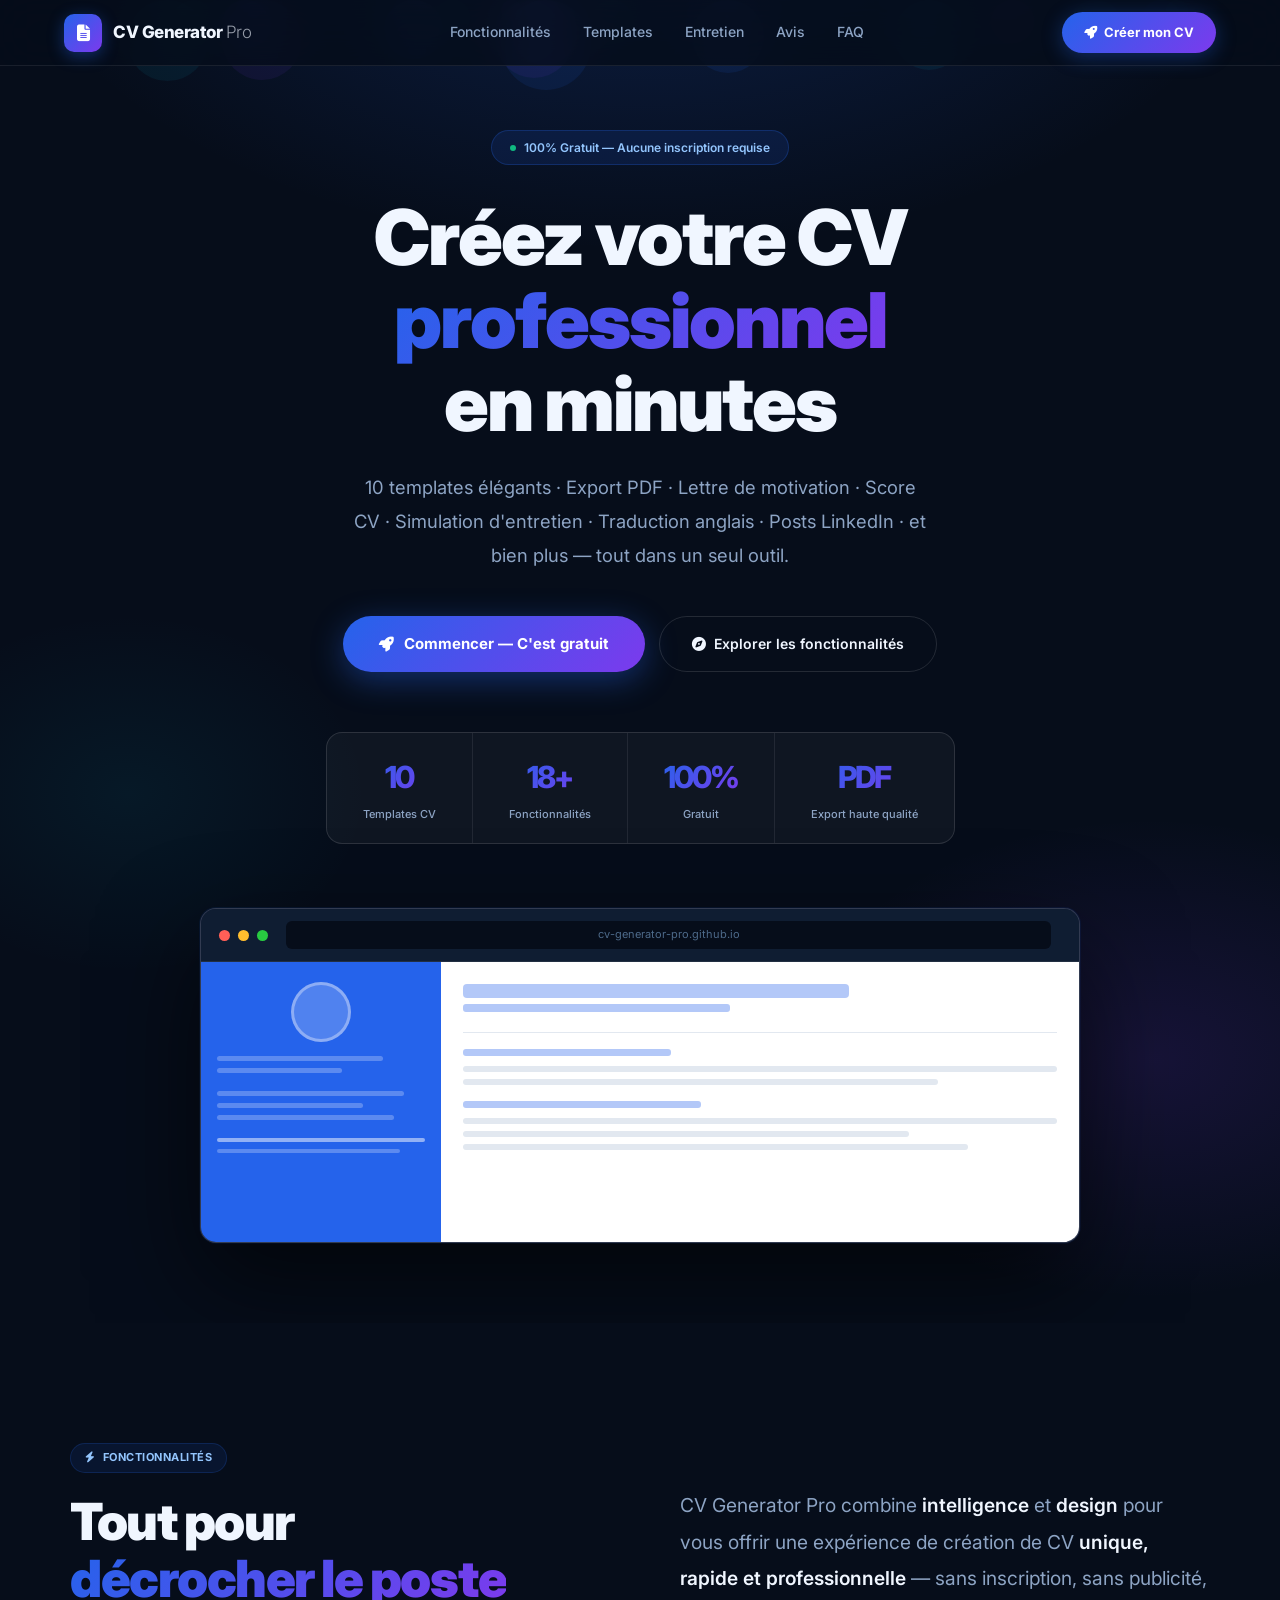
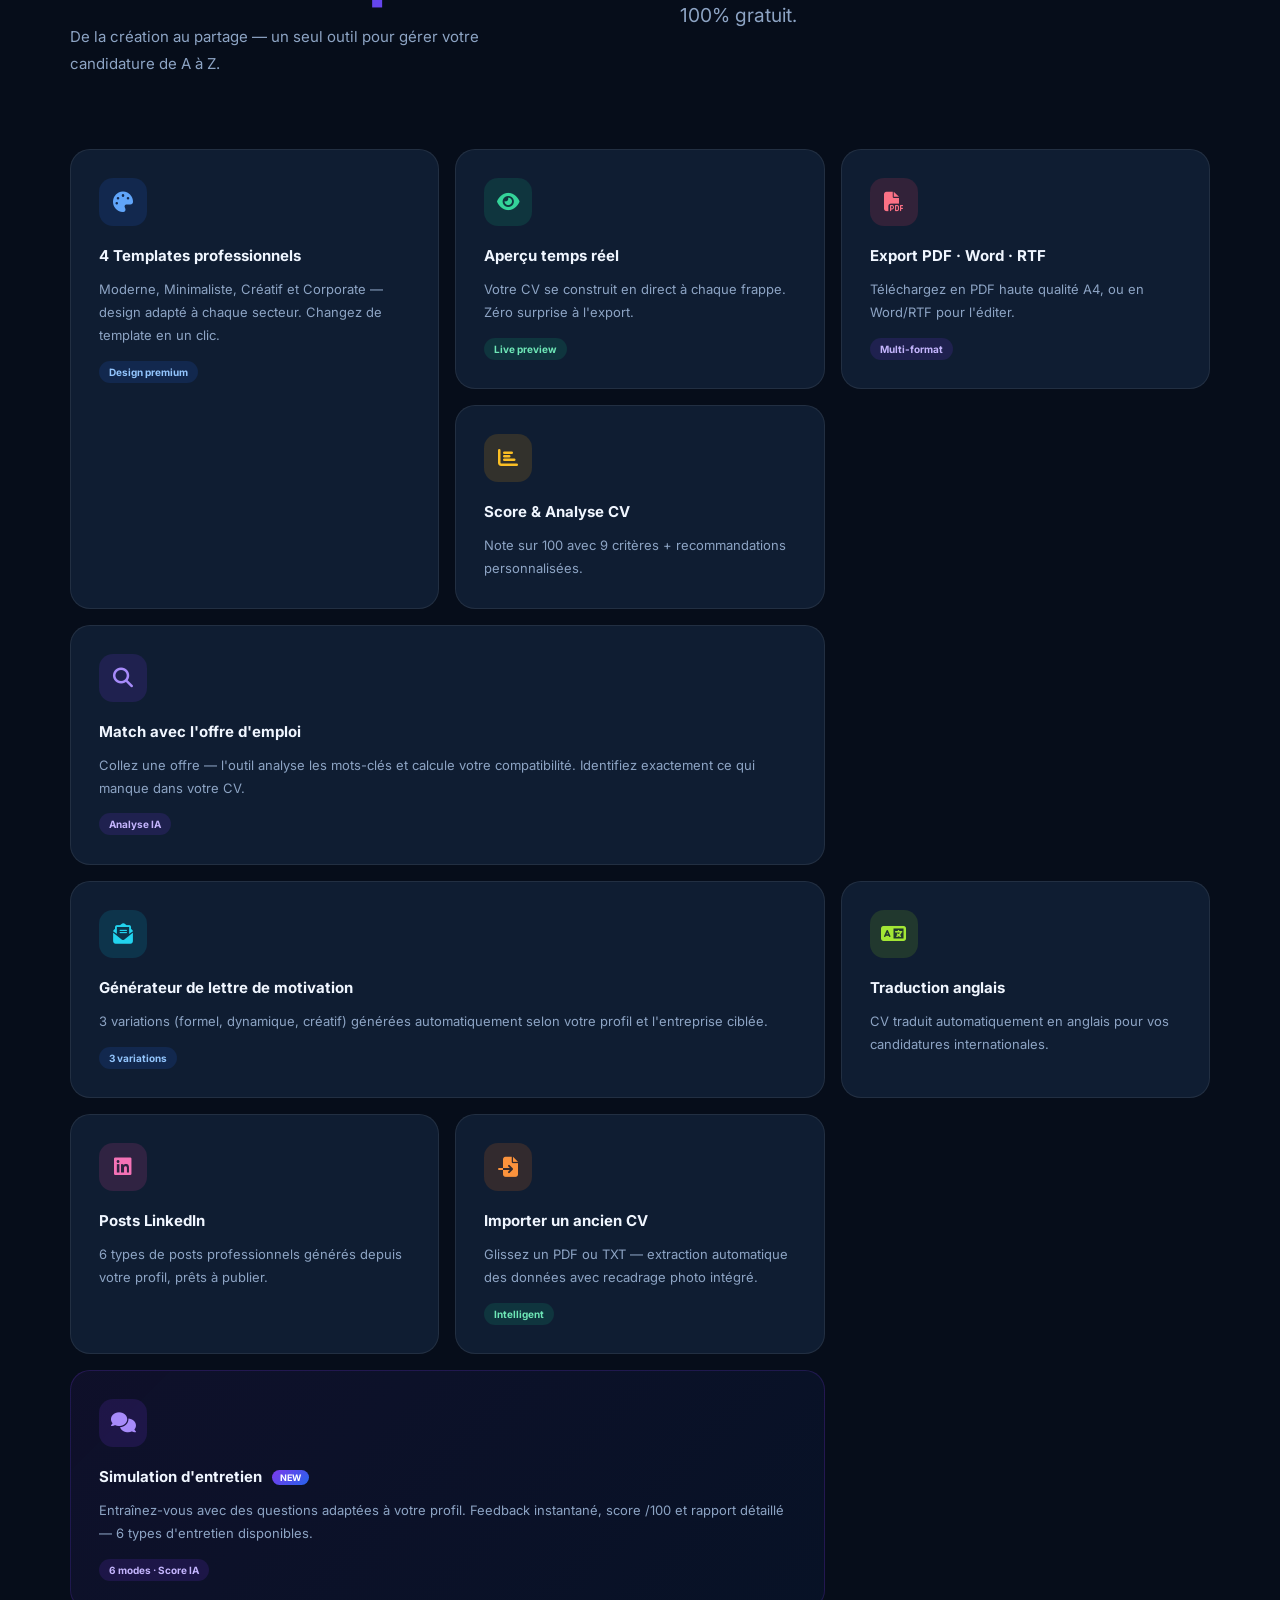
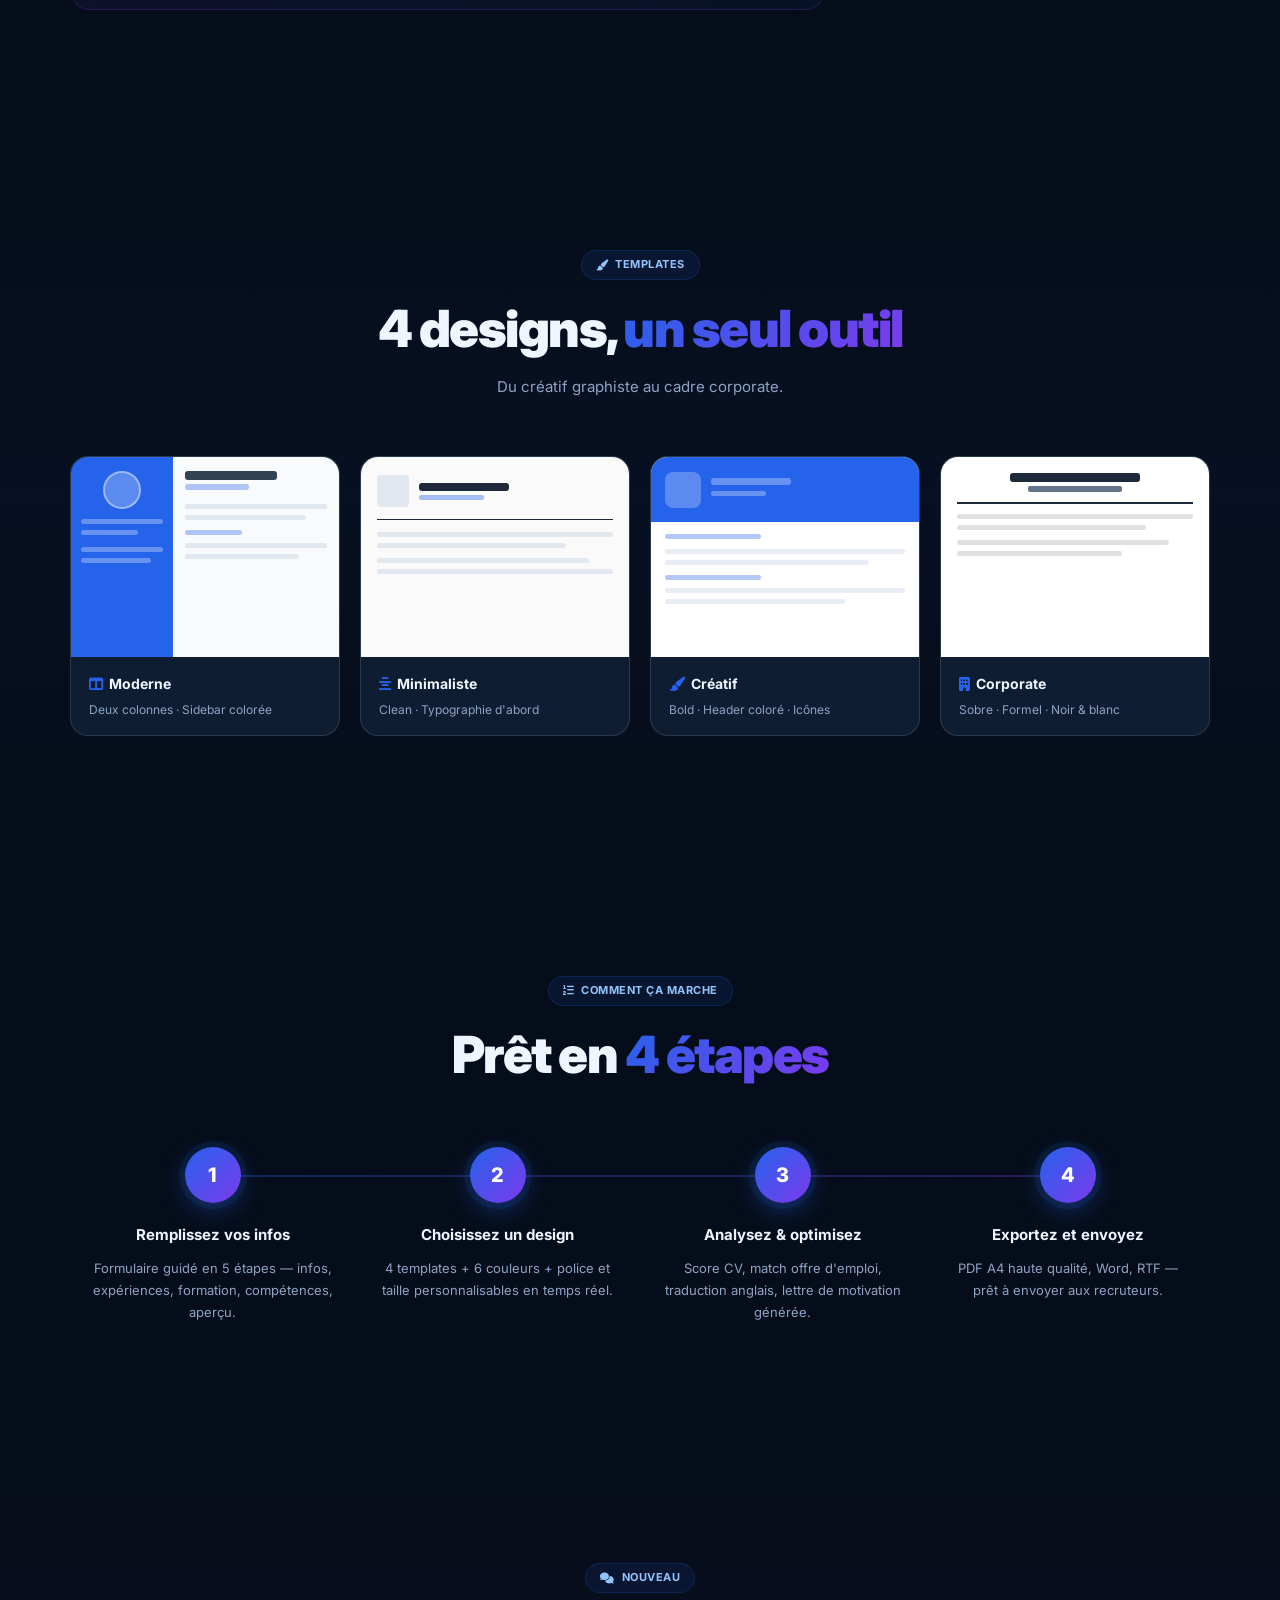
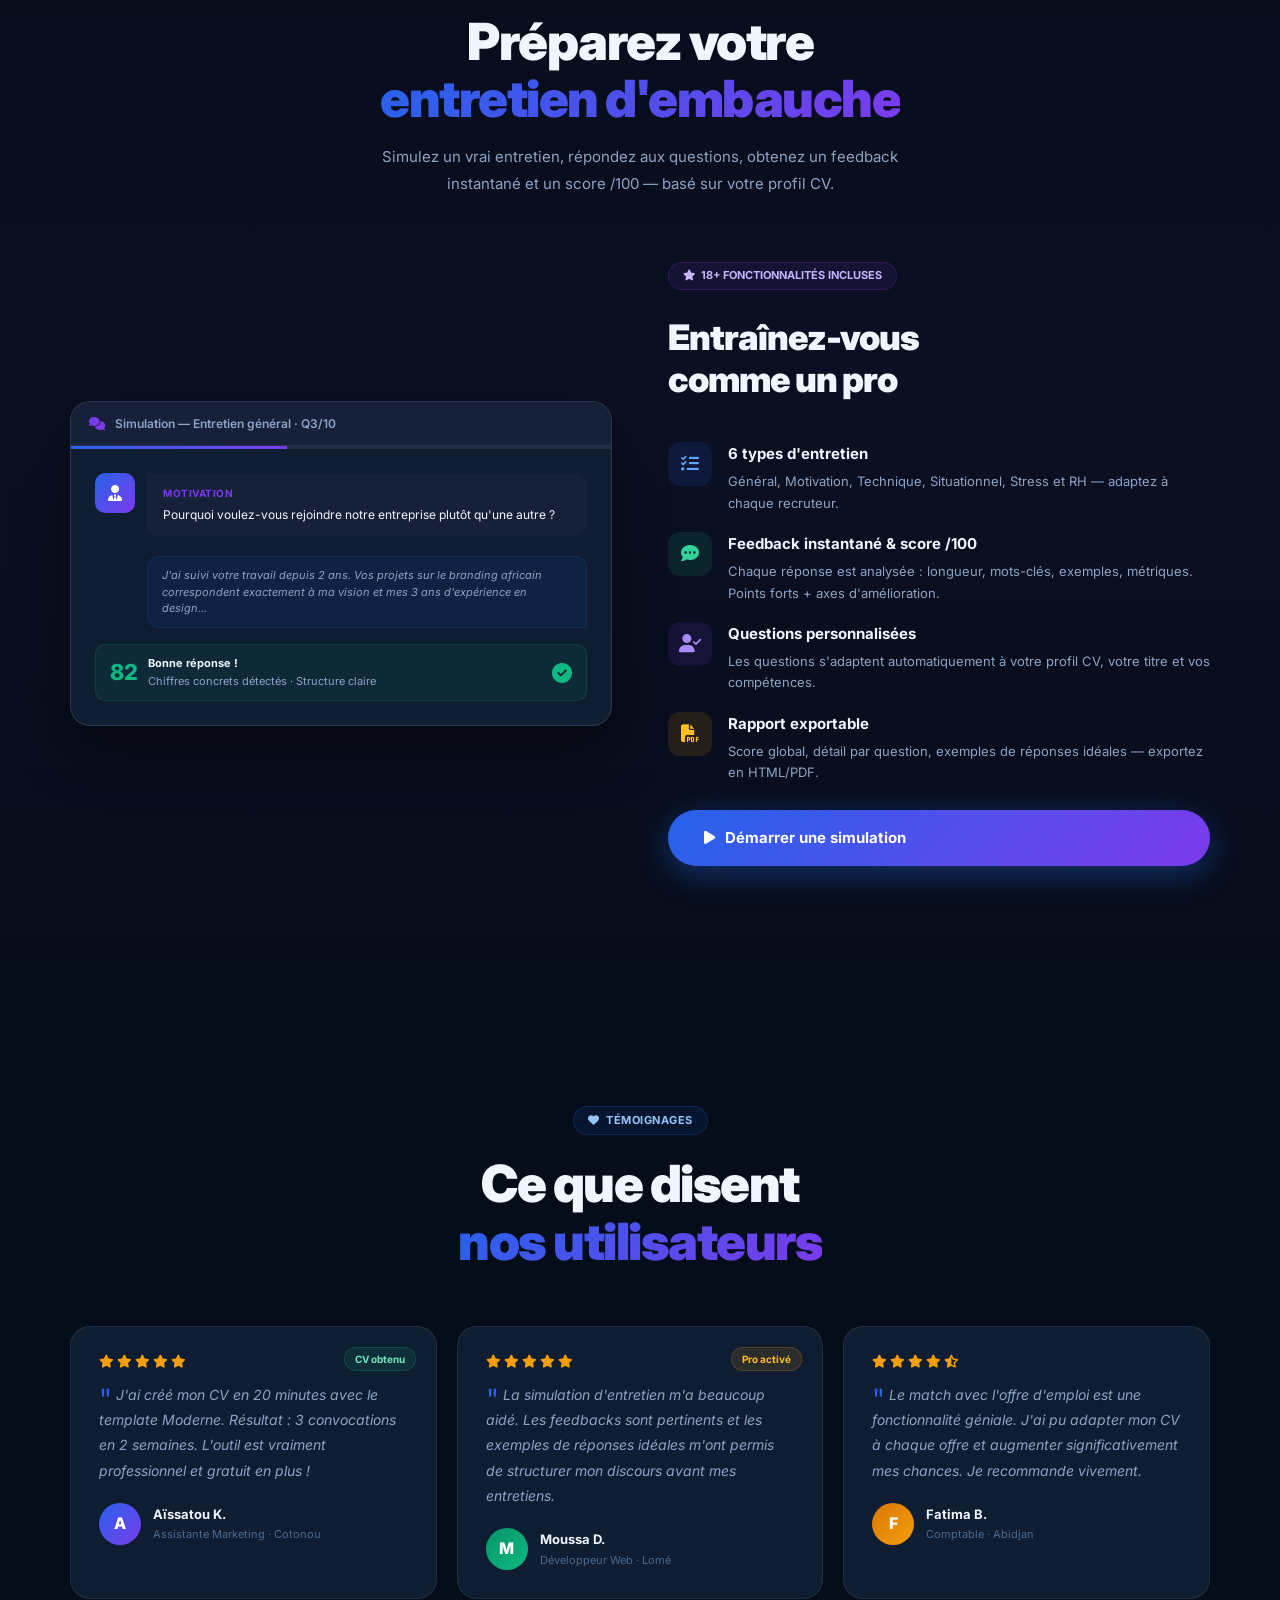
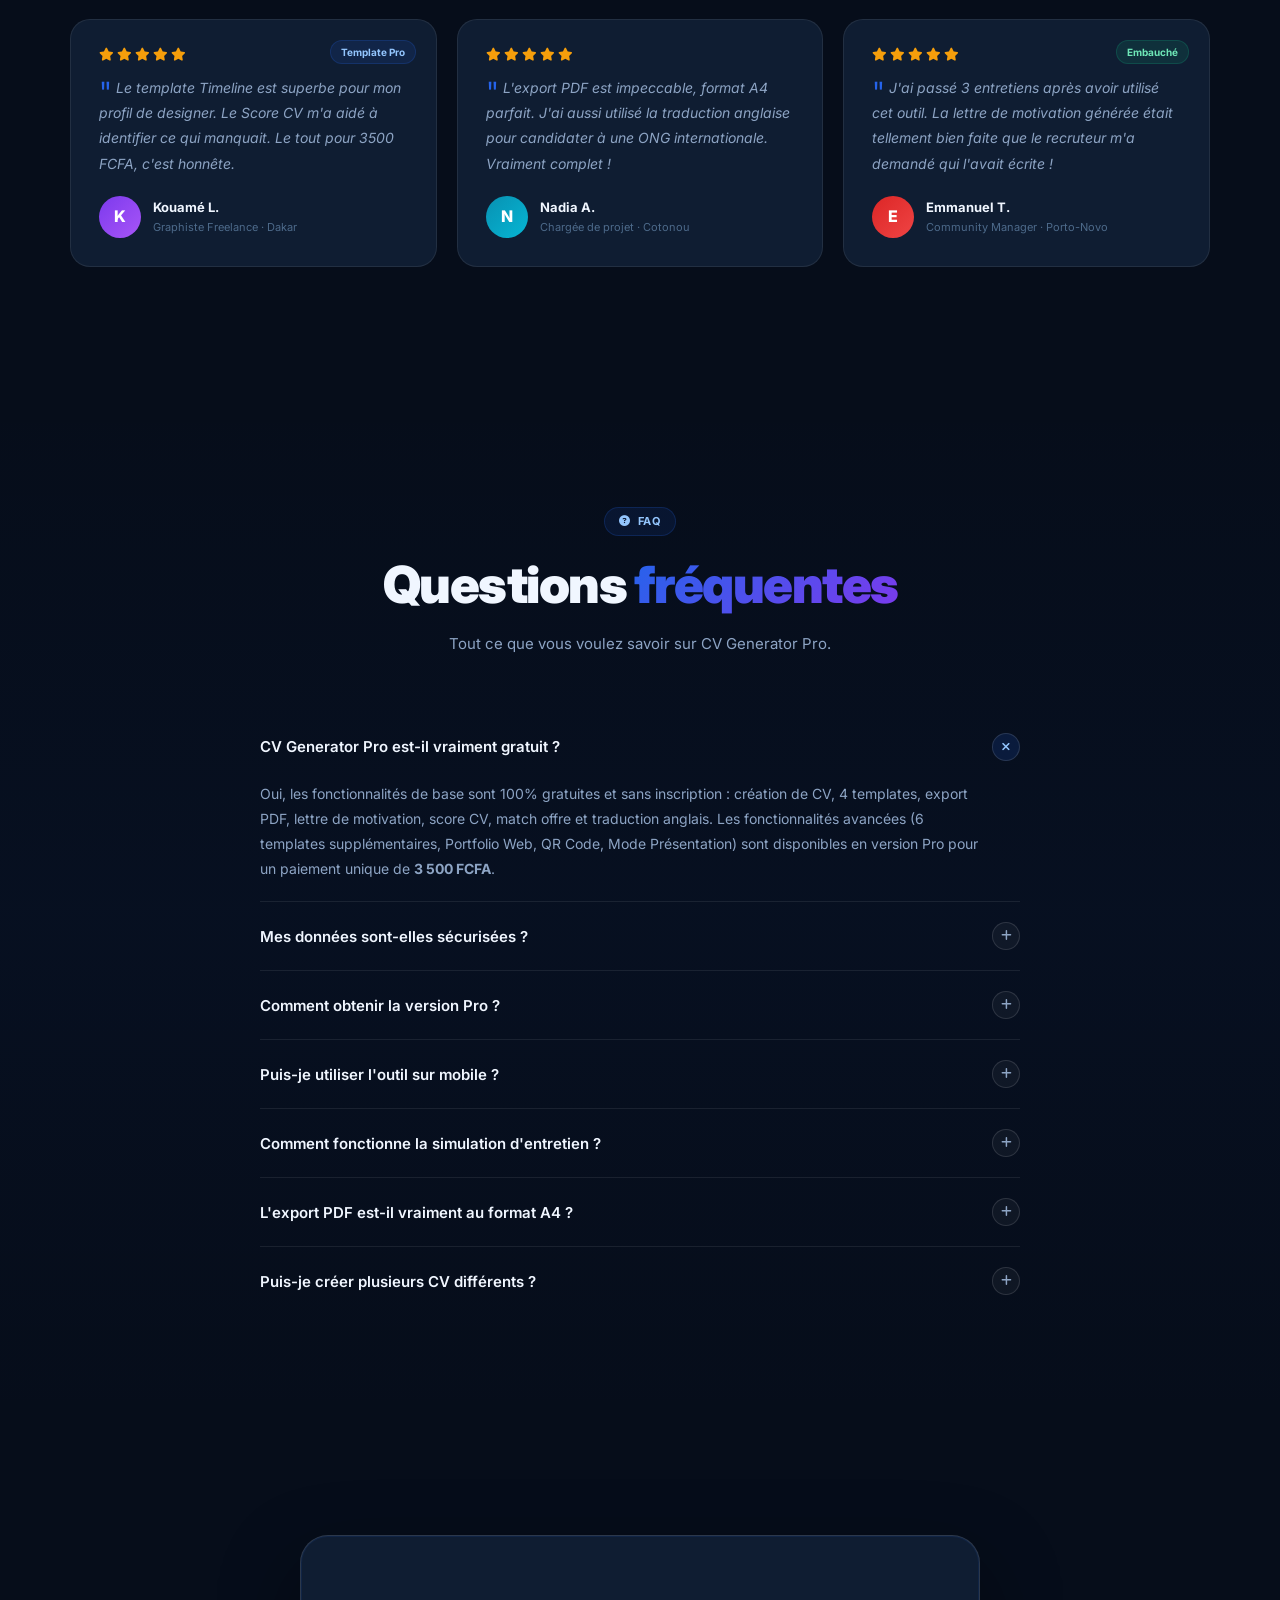
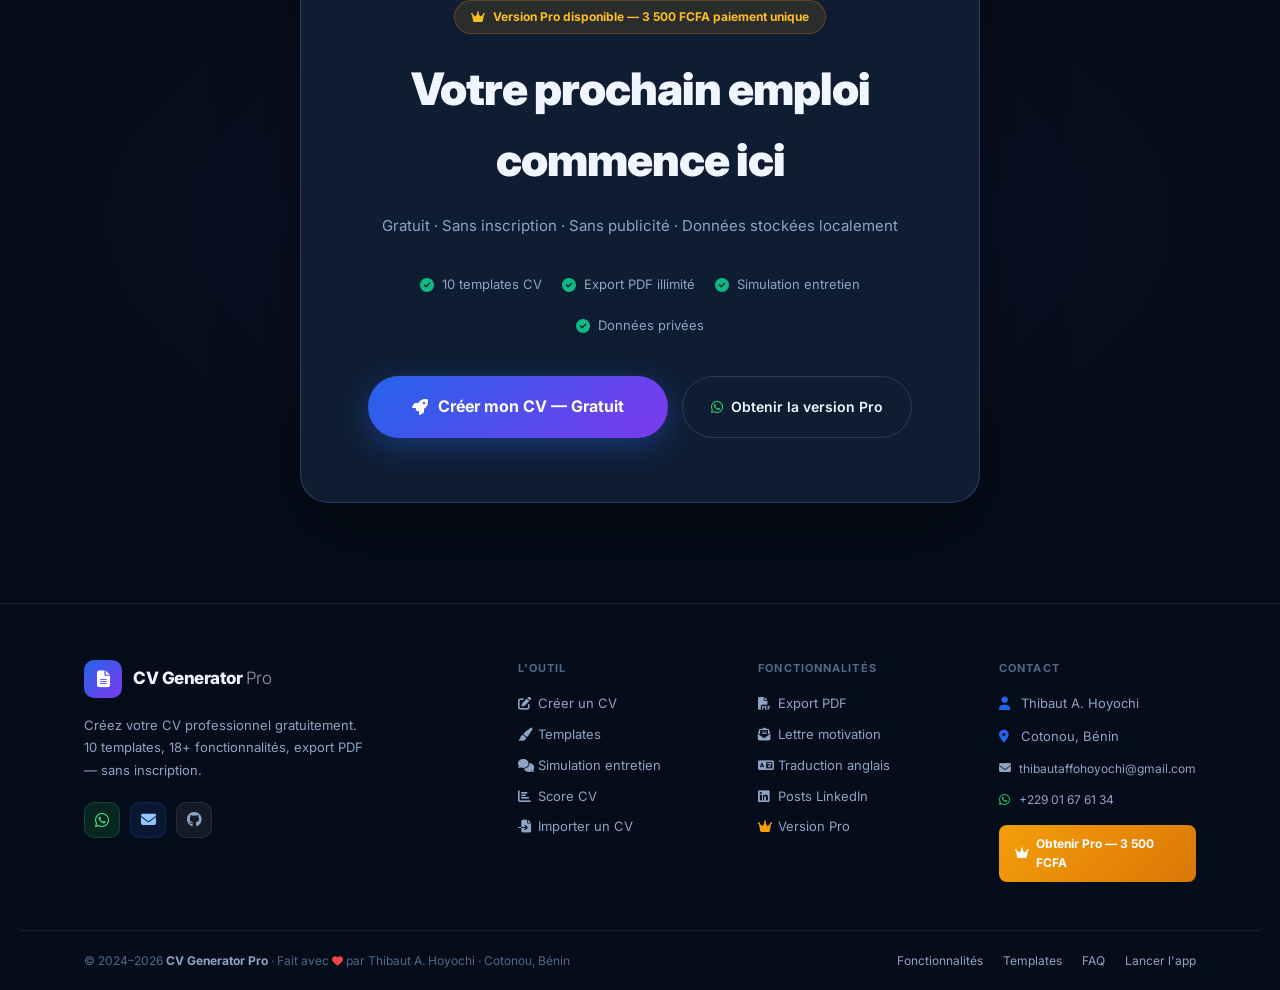
==== commit 42a25958: "Refonte landing page: section Simulation entretien, Temoignages, FAQ, footer complet, stats animees," ====
--- a/index.html
+++ b/index.html
@@ -277,6 +277,57 @@
     .reveal { opacity: 0; transform: translateY(24px); transition: opacity .65s ease, transform .65s ease; }
     .reveal.visible { opacity: 1; transform: translateY(0); }
 
+    /* ── INTERVIEW SECTION ── */
+    .interview-section { padding: 120px 5%; background: linear-gradient(180deg, transparent, rgba(124,58,237,.04) 50%, transparent); }
+    .interview-demo { display: grid; grid-template-columns: 1fr 1fr; gap: 56px; align-items: center; margin-top: 64px; }
+    .interview-mockup { background: var(--bg2); border: 1px solid var(--border2); border-radius: 20px; overflow: hidden; box-shadow: 0 24px 60px rgba(0,0,0,.4); }
+    .iv-bar { background: var(--bg3); padding: 12px 18px; border-bottom: 1px solid var(--border); display: flex; align-items: center; gap: 10px; }
+    .iv-bar-title { font-size: 12px; font-weight: 600; color: var(--text2); }
+    .iv-progress { height: 3px; background: var(--border); }
+    .iv-progress-fill { height: 100%; width: 40%; background: linear-gradient(90deg,#2563EB,#7c3aed); }
+    .iv-body { padding: 24px; }
+    .iv-question { display: flex; gap: 12px; margin-bottom: 20px; }
+    .iv-avatar { width: 40px; height: 40px; border-radius: 10px; background: linear-gradient(135deg,#2563EB,#7c3aed); display: grid; place-items: center; flex-shrink: 0; }
+    .iv-bubble { background: var(--bg3); border-radius: 0 12px 12px 12px; padding: 12px 16px; flex: 1; }
+    .iv-bubble p { font-size: 12px; color: var(--text); line-height: 1.6; margin: 0; }
+    .iv-answer { background: rgba(37,99,235,.08); border: 1px solid rgba(37,99,235,.15); border-radius: 12px 12px 0 12px; padding: 10px 14px; margin-left: 52px; margin-bottom: 16px; }
+    .iv-answer p { font-size: 11px; color: var(--text2); line-height: 1.5; margin: 0; font-style: italic; }
+    .iv-score-bar { display: flex; align-items: center; gap: 10px; padding: 10px 14px; background: rgba(16,185,129,.08); border: 1px solid rgba(16,185,129,.15); border-radius: 10px; }
+    .iv-score-num { font-size: 22px; font-weight: 800; color: #10b981; }
+    .iv-score-label { font-size: 11px; color: var(--text2); }
+    .interview-points { display: flex; flex-direction: column; gap: 18px; }
+    .iv-point { display: flex; gap: 16px; align-items: flex-start; }
+    .iv-point-icon { width: 44px; height: 44px; border-radius: 12px; display: grid; place-items: center; font-size: 18px; flex-shrink: 0; }
+    .iv-point h4 { font-size: 15px; font-weight: 700; margin-bottom: 5px; }
+    .iv-point p { font-size: 13px; color: var(--text2); line-height: 1.65; margin: 0; }
+
+    /* ── TESTIMONIALS ── */
+    .testimonials-section { padding: 120px 5%; }
+    .testi-grid { display: grid; grid-template-columns: repeat(3,1fr); gap: 20px; margin-top: 56px; }
+    .testi-card { background: var(--bg2); border: 1px solid var(--border); border-radius: 20px; padding: 28px; transition: all .3s; position: relative; }
+    .testi-card:hover { transform: translateY(-4px); border-color: rgba(255,255,255,.12); box-shadow: 0 16px 40px rgba(0,0,0,.3); }
+    .testi-stars { display: flex; gap: 3px; margin-bottom: 14px; }
+    .testi-stars i { color: #f59e0b; font-size: 13px; }
+    .testi-text { font-size: 14px; color: var(--text2); line-height: 1.8; margin-bottom: 20px; font-style: italic; }
+    .testi-text::before { content: '"'; font-size: 32px; color: var(--primary); font-style: normal; line-height: 0; vertical-align: -12px; margin-right: 4px; }
+    .testi-author { display: flex; align-items: center; gap: 12px; }
+    .testi-avatar { width: 42px; height: 42px; border-radius: 50%; display: grid; place-items: center; font-size: 16px; font-weight: 800; color: #fff; flex-shrink: 0; }
+    .testi-name { font-size: 13px; font-weight: 700; margin-bottom: 2px; }
+    .testi-role { font-size: 11px; color: var(--text3); }
+    .testi-badge { position: absolute; top: 20px; right: 20px; font-size: 10px; font-weight: 700; padding: 3px 10px; border-radius: 20px; }
+
+    /* ── FAQ ── */
+    .faq-section { padding: 120px 5%; background: linear-gradient(180deg, transparent, rgba(37,99,235,.03) 50%, transparent); }
+    .faq-wrap { max-width: 760px; margin: 56px auto 0; }
+    .faq-item { border-bottom: 1px solid var(--border); }
+    .faq-item:last-child { border-bottom: none; }
+    .faq-q { width: 100%; background: none; border: none; text-align: left; padding: 20px 0; cursor: pointer; display: flex; align-items: center; justify-content: space-between; gap: 16px; font-family: 'Inter', sans-serif; }
+    .faq-q-text { font-size: 15px; font-weight: 600; color: var(--text); }
+    .faq-icon { width: 28px; height: 28px; border-radius: 50%; background: var(--surface); display: grid; place-items: center; font-size: 12px; color: var(--text2); flex-shrink: 0; transition: all .3s; border: 1px solid var(--border2); }
+    .faq-item.open .faq-icon { background: rgba(37,99,235,.15); color: #93c5fd; transform: rotate(45deg); }
+    .faq-a { font-size: 14px; color: var(--text2); line-height: 1.8; padding: 0 40px 20px 0; display: none; }
+    .faq-item.open .faq-a { display: block; }
+
     /* ── RESPONSIVE ── */
     @media(max-width:1024px) {
       .features-grid { grid-template-columns: repeat(2,1fr); }
@@ -295,6 +346,8 @@
       .stat-item:last-child { border-bottom: none; }
       .cta-box { padding: 40px 24px; }
       footer { flex-direction: column; text-align: center; }
+      .interview-demo { grid-template-columns: 1fr; gap: 32px; }
+      .testi-grid { grid-template-columns: 1fr; }
     }
     @media(max-width:480px) {
       .features-grid { grid-template-columns: 1fr; }
@@ -302,6 +355,8 @@
       .steps-grid { grid-template-columns: 1fr; }
       .browser-body { grid-template-columns: 1fr; }
       .b-sidebar { display: none; }
+      .testi-grid { grid-template-columns: 1fr; }
+      .interview-demo { grid-template-columns: 1fr; }
     }
   </style>
 </head>
@@ -316,7 +371,9 @@
   <div class="nav-links">
     <a href="#features" class="nav-link">Fonctionnalités</a>
     <a href="#templates" class="nav-link">Templates</a>
-    <a href="#how" class="nav-link">Comment ça marche</a>
+    <a href="#interview" class="nav-link">Entretien</a>
+    <a href="#testimonials" class="nav-link">Avis</a>
+    <a href="#faq" class="nav-link">FAQ</a>
   </div>
   <a href="app.html" class="nav-cta"><i class="fas fa-rocket"></i> Créer mon CV</a>
   <button class="hamburger" onclick="this.nextElementSibling && this.nextElementSibling.classList.toggle('open')"><i class="fas fa-bars"></i></button>
@@ -332,7 +389,7 @@
   <h1>Créez votre CV<br><span class="g">professionnel</span><br>en minutes</h1>
 
   <p class="hero-sub">
-    4 templates élégants · Export PDF · Lettre de motivation · Score CV · Traduction anglais · Posts LinkedIn · et bien plus — tout dans un seul outil.
+    10 templates élégants · Export PDF · Lettre de motivation · Score CV · Simulation d'entretien · Traduction anglais · Posts LinkedIn · et bien plus — tout dans un seul outil.
   </p>
 
   <div class="hero-btns">
@@ -341,8 +398,8 @@
   </div>
 
   <div class="stats-bar">
-    <div class="stat-item"><div class="stat-num">4</div><div class="stat-lbl">Templates CV</div></div>
-    <div class="stat-item"><div class="stat-num">15+</div><div class="stat-lbl">Fonctionnalités</div></div>
+    <div class="stat-item"><div class="stat-num">10</div><div class="stat-lbl">Templates CV</div></div>
+    <div class="stat-item"><div class="stat-num">18+</div><div class="stat-lbl">Fonctionnalités</div></div>
     <div class="stat-item"><div class="stat-num">100%</div><div class="stat-lbl">Gratuit</div></div>
     <div class="stat-item"><div class="stat-num">PDF</div><div class="stat-lbl">Export haute qualité</div></div>
   </div>
@@ -385,8 +442,7 @@
         <h2 class="section-h2">Tout pour<br><span class="g">décrocher le poste</span></h2>
         <p class="section-p">De la création au partage — un seul outil pour gérer votre candidature de A à Z.</p>
       </div>
-      <p class="features-desc">CV Generator Pro combine <strong>intelligence</strong> et <strong>design</strong> pour vous offrir une expérience de création de CV <strong>unique, rapide et professionnelle</strong> — sans inscription, sans publicité, 100% gratuit.</p>
-    </div>
+      <p class="features-desc">CV Generator Pro combine <strong>intelligence</strong> et <strong>design</strong> pour vous offrir une expérience de création de CV <strong>unique, rapide et professionnelle</strong> — sans inscription, sans publicité, 100% gratuit.</p>    </div>
 
     <div class="features-grid">
       <div class="fcard fcard-tall reveal"><div class="fi fi-b"><i class="fas fa-palette"></i></div><h3>4 Templates professionnels</h3><p>Moderne, Minimaliste, Créatif et Corporate — design adapté à chaque secteur. Changez de template en un clic.</p><span class="fbadge fb-b">Design premium</span></div>
@@ -398,6 +454,7 @@
       <div class="fcard reveal"><div class="fi fi-l"><i class="fas fa-language"></i></div><h3>Traduction anglais</h3><p>CV traduit automatiquement en anglais pour vos candidatures internationales.</p></div>
       <div class="fcard reveal"><div class="fi fi-p"><i class="fab fa-linkedin"></i></div><h3>Posts LinkedIn</h3><p>6 types de posts professionnels générés depuis votre profil, prêts à publier.</p></div>
       <div class="fcard reveal"><div class="fi fi-o"><i class="fas fa-file-import"></i></div><h3>Importer un ancien CV</h3><p>Glissez un PDF ou TXT — extraction automatique des données avec recadrage photo intégré.</p><span class="fbadge fb-g">Intelligent</span></div>
+      <div class="fcard fcard-wide reveal" style="background:linear-gradient(135deg,rgba(124,58,237,.08),rgba(37,99,235,.06));border-color:rgba(124,58,237,.2)"><div class="fi fi-v"><i class="fas fa-comments"></i></div><h3>Simulation d'entretien <span style="background:linear-gradient(135deg,#7c3aed,#2563EB);color:#fff;font-size:9px;font-weight:700;padding:2px 8px;border-radius:20px;margin-left:6px;vertical-align:middle">NEW</span></h3><p>Entraînez-vous avec des questions adaptées à votre profil. Feedback instantané, score /100 et rapport détaillé — 6 types d'entretien disponibles.</p><span class="fbadge fb-v">6 modes · Score IA</span></div>
     </div>
   </div>
 </section>
@@ -467,32 +524,326 @@
   </div>
 </section>
 
+<!-- INTERVIEW SECTION -->
+<section id="interview" class="interview-section">
+  <div class="section-wrap">
+    <div style="text-align:center;margin-bottom:0">
+      <div class="tag" style="margin:0 auto 20px"><i class="fas fa-comments"></i> Nouveau</div>
+      <h2 class="section-h2" style="text-align:center">Préparez votre<br><span class="g">entretien d'embauche</span></h2>
+      <p class="section-p" style="margin:16px auto 0;text-align:center;max-width:560px">Simulez un vrai entretien, répondez aux questions, obtenez un feedback instantané et un score /100 — basé sur votre profil CV.</p>
+    </div>
+
+    <div class="interview-demo">
+      <!-- Mockup -->
+      <div class="interview-mockup reveal">
+        <div class="iv-bar">
+          <i class="fas fa-comments" style="color:#7c3aed;font-size:13px"></i>
+          <span class="iv-bar-title">Simulation — Entretien général · Q3/10</span>
+        </div>
+        <div class="iv-progress"><div class="iv-progress-fill"></div></div>
+        <div class="iv-body">
+          <div class="iv-question">
+            <div class="iv-avatar"><i class="fas fa-user-tie" style="color:#fff;font-size:16px"></i></div>
+            <div class="iv-bubble">
+              <p style="font-size:10px;font-weight:700;color:#7c3aed;margin-bottom:4px;text-transform:uppercase;letter-spacing:.5px">Motivation</p>
+              <p>Pourquoi voulez-vous rejoindre notre entreprise plutôt qu'une autre ?</p>
+            </div>
+          </div>
+          <div class="iv-answer">
+            <p>J'ai suivi votre travail depuis 2 ans. Vos projets sur le branding africain correspondent exactement à ma vision et mes 3 ans d'expérience en design...</p>
+          </div>
+          <div class="iv-score-bar">
+            <div class="iv-score-num">82</div>
+            <div>
+              <div class="iv-score-label" style="font-weight:700;color:var(--text)">Bonne réponse !</div>
+              <div class="iv-score-label">Chiffres concrets détectés · Structure claire</div>
+            </div>
+            <i class="fas fa-check-circle" style="color:#10b981;font-size:20px;margin-left:auto"></i>
+          </div>
+        </div>
+      </div>
+
+      <!-- Points clés -->
+      <div class="interview-points reveal">
+        <div style="margin-bottom:8px">
+          <span style="display:inline-flex;align-items:center;gap:6px;background:rgba(124,58,237,.1);border:1px solid rgba(124,58,237,.2);color:#c4b5fd;padding:4px 14px;border-radius:20px;font-size:11px;font-weight:700">
+            <i class="fas fa-star"></i> 18+ FONCTIONNALITÉS INCLUSES
+          </span>
+        </div>
+        <h3 style="font-size:clamp(1.6rem,3vw,2.2rem);font-weight:900;letter-spacing:-1px;line-height:1.2;margin-bottom:24px">Entraînez-vous<br>comme un pro</h3>
+
+        <div class="iv-point">
+          <div class="iv-point-icon" style="background:rgba(37,99,235,.12)"><i class="fas fa-list-check" style="color:#60a5fa"></i></div>
+          <div>
+            <h4>6 types d'entretien</h4>
+            <p>Général, Motivation, Technique, Situationnel, Stress et RH — adaptez à chaque recruteur.</p>
+          </div>
+        </div>
+        <div class="iv-point">
+          <div class="iv-point-icon" style="background:rgba(16,185,129,.12)"><i class="fas fa-comment-dots" style="color:#34d399"></i></div>
+          <div>
+            <h4>Feedback instantané & score /100</h4>
+            <p>Chaque réponse est analysée : longueur, mots-clés, exemples, métriques. Points forts + axes d'amélioration.</p>
+          </div>
+        </div>
+        <div class="iv-point">
+          <div class="iv-point-icon" style="background:rgba(124,58,237,.12)"><i class="fas fa-user-check" style="color:#a78bfa"></i></div>
+          <div>
+            <h4>Questions personnalisées</h4>
+            <p>Les questions s'adaptent automatiquement à votre profil CV, votre titre et vos compétences.</p>
+          </div>
+        </div>
+        <div class="iv-point">
+          <div class="iv-point-icon" style="background:rgba(245,158,11,.12)"><i class="fas fa-file-pdf" style="color:#fbbf24"></i></div>
+          <div>
+            <h4>Rapport exportable</h4>
+            <p>Score global, détail par question, exemples de réponses idéales — exportez en HTML/PDF.</p>
+          </div>
+        </div>
+
+        <a href="app.html" class="btn-primary" style="margin-top:8px;display:inline-flex">
+          <i class="fas fa-play"></i> Démarrer une simulation
+        </a>
+      </div>
+    </div>
+  </div>
+</section>
+
+<!-- TESTIMONIALS -->
+<section id="testimonials" class="testimonials-section">
+  <div class="section-wrap">
+    <div style="text-align:center">
+      <div class="tag" style="margin:0 auto 20px"><i class="fas fa-heart"></i> Témoignages</div>
+      <h2 class="section-h2" style="text-align:center">Ce que disent<br><span class="g">nos utilisateurs</span></h2>
+    </div>
+    <div class="testi-grid">
+      <div class="testi-card reveal">
+        <span class="testi-badge" style="background:rgba(16,185,129,.12);color:#6ee7b7;border:1px solid rgba(16,185,129,.2)">CV obtenu</span>
+        <div class="testi-stars"><i class="fas fa-star"></i><i class="fas fa-star"></i><i class="fas fa-star"></i><i class="fas fa-star"></i><i class="fas fa-star"></i></div>
+        <p class="testi-text">J'ai créé mon CV en 20 minutes avec le template Moderne. Résultat : 3 convocations en 2 semaines. L'outil est vraiment professionnel et gratuit en plus !</p>
+        <div class="testi-author">
+          <div class="testi-avatar" style="background:linear-gradient(135deg,#2563EB,#7c3aed)">A</div>
+          <div>
+            <div class="testi-name">Aïssatou K.</div>
+            <div class="testi-role">Assistante Marketing · Cotonou</div>
+          </div>
+        </div>
+      </div>
+      <div class="testi-card reveal">
+        <span class="testi-badge" style="background:rgba(245,158,11,.12);color:#fbbf24;border:1px solid rgba(245,158,11,.2)">Pro activé</span>
+        <div class="testi-stars"><i class="fas fa-star"></i><i class="fas fa-star"></i><i class="fas fa-star"></i><i class="fas fa-star"></i><i class="fas fa-star"></i></div>
+        <p class="testi-text">La simulation d'entretien m'a beaucoup aidé. Les feedbacks sont pertinents et les exemples de réponses idéales m'ont permis de structurer mon discours avant mes entretiens.</p>
+        <div class="testi-author">
+          <div class="testi-avatar" style="background:linear-gradient(135deg,#059669,#10b981)">M</div>
+          <div>
+            <div class="testi-name">Moussa D.</div>
+            <div class="testi-role">Développeur Web · Lomé</div>
+          </div>
+        </div>
+      </div>
+      <div class="testi-card reveal">
+        <div class="testi-stars"><i class="fas fa-star"></i><i class="fas fa-star"></i><i class="fas fa-star"></i><i class="fas fa-star"></i><i class="fas fa-star-half-alt"></i></div>
+        <p class="testi-text">Le match avec l'offre d'emploi est une fonctionnalité géniale. J'ai pu adapter mon CV à chaque offre et augmenter significativement mes chances. Je recommande vivement.</p>
+        <div class="testi-author">
+          <div class="testi-avatar" style="background:linear-gradient(135deg,#d97706,#f59e0b)">F</div>
+          <div>
+            <div class="testi-name">Fatima B.</div>
+            <div class="testi-role">Comptable · Abidjan</div>
+          </div>
+        </div>
+      </div>
+      <div class="testi-card reveal">
+        <span class="testi-badge" style="background:rgba(37,99,235,.12);color:#93c5fd;border:1px solid rgba(37,99,235,.2)">Template Pro</span>
+        <div class="testi-stars"><i class="fas fa-star"></i><i class="fas fa-star"></i><i class="fas fa-star"></i><i class="fas fa-star"></i><i class="fas fa-star"></i></div>
+        <p class="testi-text">Le template Timeline est superbe pour mon profil de designer. Le Score CV m'a aidé à identifier ce qui manquait. Le tout pour 3500 FCFA, c'est honnête.</p>
+        <div class="testi-author">
+          <div class="testi-avatar" style="background:linear-gradient(135deg,#7c3aed,#a855f7)">K</div>
+          <div>
+            <div class="testi-name">Kouamé L.</div>
+            <div class="testi-role">Graphiste Freelance · Dakar</div>
+          </div>
+        </div>
+      </div>
+      <div class="testi-card reveal">
+        <div class="testi-stars"><i class="fas fa-star"></i><i class="fas fa-star"></i><i class="fas fa-star"></i><i class="fas fa-star"></i><i class="fas fa-star"></i></div>
+        <p class="testi-text">L'export PDF est impeccable, format A4 parfait. J'ai aussi utilisé la traduction anglaise pour candidater à une ONG internationale. Vraiment complet !</p>
+        <div class="testi-author">
+          <div class="testi-avatar" style="background:linear-gradient(135deg,#0891b2,#06b6d4)">N</div>
+          <div>
+            <div class="testi-name">Nadia A.</div>
+            <div class="testi-role">Chargée de projet · Cotonou</div>
+          </div>
+        </div>
+      </div>
+      <div class="testi-card reveal">
+        <span class="testi-badge" style="background:rgba(16,185,129,.12);color:#6ee7b7;border:1px solid rgba(16,185,129,.2)">Embauché</span>
+        <div class="testi-stars"><i class="fas fa-star"></i><i class="fas fa-star"></i><i class="fas fa-star"></i><i class="fas fa-star"></i><i class="fas fa-star"></i></div>
+        <p class="testi-text">J'ai passé 3 entretiens après avoir utilisé cet outil. La lettre de motivation générée était tellement bien faite que le recruteur m'a demandé qui l'avait écrite !</p>
+        <div class="testi-author">
+          <div class="testi-avatar" style="background:linear-gradient(135deg,#dc2626,#ef4444)">E</div>
+          <div>
+            <div class="testi-name">Emmanuel T.</div>
+            <div class="testi-role">Community Manager · Porto-Novo</div>
+          </div>
+        </div>
+      </div>
+    </div>
+  </div>
+</section>
+
+<!-- FAQ -->
+<section id="faq" class="faq-section">
+  <div class="section-wrap">
+    <div style="text-align:center">
+      <div class="tag" style="margin:0 auto 20px"><i class="fas fa-question-circle"></i> FAQ</div>
+      <h2 class="section-h2" style="text-align:center">Questions <span class="g">fréquentes</span></h2>
+      <p class="section-p" style="margin:16px auto 0;text-align:center">Tout ce que vous voulez savoir sur CV Generator Pro.</p>
+    </div>
+    <div class="faq-wrap">
+      <div class="faq-item open">
+        <button class="faq-q" onclick="toggleFaq(this)">
+          <span class="faq-q-text">CV Generator Pro est-il vraiment gratuit ?</span>
+          <div class="faq-icon"><i class="fas fa-plus"></i></div>
+        </button>
+        <div class="faq-a">Oui, les fonctionnalités de base sont 100% gratuites et sans inscription : création de CV, 4 templates, export PDF, lettre de motivation, score CV, match offre et traduction anglais. Les fonctionnalités avancées (6 templates supplémentaires, Portfolio Web, QR Code, Mode Présentation) sont disponibles en version Pro pour un paiement unique de <strong>3 500 FCFA</strong>.</div>
+      </div>
+      <div class="faq-item">
+        <button class="faq-q" onclick="toggleFaq(this)">
+          <span class="faq-q-text">Mes données sont-elles sécurisées ?</span>
+          <div class="faq-icon"><i class="fas fa-plus"></i></div>
+        </button>
+        <div class="faq-a">Toutes vos données sont stockées exclusivement dans votre navigateur (LocalStorage). Aucune information ne quitte votre appareil. Nous n'avons pas de serveur, pas de base de données — zéro collecte de données personnelles.</div>
+      </div>
+      <div class="faq-item">
+        <button class="faq-q" onclick="toggleFaq(this)">
+          <span class="faq-q-text">Comment obtenir la version Pro ?</span>
+          <div class="faq-icon"><i class="fas fa-plus"></i></div>
+        </button>
+        <div class="faq-a">Contactez Thibaut via WhatsApp au <strong>+229 01 67 61 34</strong> ou par email à <strong>thibautaffohoyochi@gmail.com</strong>. Après paiement de 3 500 FCFA (Mobile Money ou virement), vous recevrez un code d'activation unique à entrer directement dans l'outil.</div>
+      </div>
+      <div class="faq-item">
+        <button class="faq-q" onclick="toggleFaq(this)">
+          <span class="faq-q-text">Puis-je utiliser l'outil sur mobile ?</span>
+          <div class="faq-icon"><i class="fas fa-plus"></i></div>
+        </button>
+        <div class="faq-a">Oui, l'interface est responsive et fonctionne sur mobile. Pour une expérience optimale de création de CV — surtout pour l'aperçu et l'export — nous recommandons cependant un ordinateur ou une tablette.</div>
+      </div>
+      <div class="faq-item">
+        <button class="faq-q" onclick="toggleFaq(this)">
+          <span class="faq-q-text">Comment fonctionne la simulation d'entretien ?</span>
+          <div class="faq-icon"><i class="fas fa-plus"></i></div>
+        </button>
+        <div class="faq-a">Choisissez le type d'entretien (général, technique, stress...), entrez le poste visé, et répondez à 5 à 20 questions personnalisées selon votre profil CV. Chaque réponse est analysée et notée /100. En fin de session, vous recevez un rapport complet avec scores, feedback détaillé et exemples de réponses idéales.</div>
+      </div>
+      <div class="faq-item">
+        <button class="faq-q" onclick="toggleFaq(this)">
+          <span class="faq-q-text">L'export PDF est-il vraiment au format A4 ?</span>
+          <div class="faq-icon"><i class="fas fa-plus"></i></div>
+        </button>
+        <div class="faq-a">Oui. L'export PDF génère une page A4 standard (210mm × 297mm) optimisée pour l'impression et l'envoi par email. La mise en page est identique à l'aperçu que vous voyez dans l'outil.</div>
+      </div>
+      <div class="faq-item">
+        <button class="faq-q" onclick="toggleFaq(this)">
+          <span class="faq-q-text">Puis-je créer plusieurs CV différents ?</span>
+          <div class="faq-icon"><i class="fas fa-plus"></i></div>
+        </button>
+        <div class="faq-a">Oui ! La fonctionnalité "Mes profils CV" vous permet de sauvegarder jusqu'à 10 versions différentes de votre CV — un par secteur, un en français, un en anglais, etc. Passez d'un profil à l'autre en un clic.</div>
+      </div>
+    </div>
+  </div>
+</section>
+
 <!-- CTA -->
 <div class="cta-wrap">
   <div class="cta-box reveal">
+    <div style="display:inline-flex;align-items:center;gap:8px;background:rgba(245,158,11,.12);border:1px solid rgba(245,158,11,.25);color:#fbbf24;padding:6px 16px;border-radius:20px;font-size:12px;font-weight:700;margin-bottom:20px">
+      <i class="fas fa-crown"></i> Version Pro disponible — 3 500 FCFA paiement unique
+    </div>
     <h2>Votre prochain emploi<br><span class="g">commence ici</span></h2>
     <p>Gratuit · Sans inscription · Sans publicité · Données stockées localement</p>
     <div class="cta-checks">
-      <div class="cta-check"><i class="fas fa-check-circle"></i> 100% gratuit</div>
-      <div class="cta-check"><i class="fas fa-check-circle"></i> Sans inscription</div>
+      <div class="cta-check"><i class="fas fa-check-circle"></i> 10 templates CV</div>
       <div class="cta-check"><i class="fas fa-check-circle"></i> Export PDF illimité</div>
+      <div class="cta-check"><i class="fas fa-check-circle"></i> Simulation entretien</div>
       <div class="cta-check"><i class="fas fa-check-circle"></i> Données privées</div>
     </div>
-    <a href="app.html" class="btn-primary" style="font-size:16px;padding:18px 44px">
-      <i class="fas fa-rocket"></i> Créer mon CV maintenant
-    </a>
+    <div style="display:flex;gap:14px;justify-content:center;flex-wrap:wrap;margin-top:8px">
+      <a href="app.html" class="btn-primary" style="font-size:16px;padding:18px 44px">
+        <i class="fas fa-rocket"></i> Créer mon CV — Gratuit
+      </a>
+      <a href="https://wa.me/22901676134?text=Bonjour%20Thibaut%2C%20je%20veux%20la%20version%20Pro%20de%20CV%20Generator%20Pro%20!" target="_blank" class="btn-outline" style="font-size:14px;padding:17px 28px">
+        <i class="fab fa-whatsapp" style="color:#25d366"></i> Obtenir la version Pro
+      </a>
+    </div>
   </div>
 </div>
 
 <!-- FOOTER -->
-<footer>
-  <div class="footer-left">
-    <strong>CV Generator Pro</strong> — Créé par <strong>Thibaut A. Hoyochi</strong> · Graphiste Designer & Community Manager · Cotonou, Bénin
-  </div>
-  <div class="footer-right">
-    <a href="app.html" class="footer-link"><i class="fas fa-tools"></i> Accéder à l'outil</a>
-    <a href="mailto:thibautaffohoyochi@gmail.com" class="footer-link"><i class="fas fa-envelope"></i> Contact</a>
-    <a href="https://github.com/thibautaffohoyochi-collab/cv-generator" class="footer-link" target="_blank"><i class="fab fa-github"></i> GitHub</a>
+<footer style="flex-direction:column;gap:0;padding:0;border-top:1px solid var(--border)">
+  <!-- Footer top -->
+  <div style="display:grid;grid-template-columns:2fr 1fr 1fr 1fr;gap:48px;padding:56px 5% 48px;max-width:1240px;margin:0 auto;width:100%">
+    <!-- Brand -->
+    <div>
+      <div style="display:flex;align-items:center;gap:11px;margin-bottom:16px">
+        <div style="width:38px;height:38px;border-radius:10px;background:linear-gradient(135deg,#2563EB,#7c3aed);display:grid;place-items:center;font-size:17px;color:#fff">
+          <i class="fas fa-file-alt"></i>
+        </div>
+        <span style="font-size:17px;font-weight:800;letter-spacing:-.5px">CV Generator <span style="font-weight:300;opacity:.6">Pro</span></span>
+      </div>
+      <p style="font-size:13px;color:var(--text2);line-height:1.75;margin-bottom:20px;max-width:280px">Créez votre CV professionnel gratuitement. 10 templates, 18+ fonctionnalités, export PDF — sans inscription.</p>
+      <div style="display:flex;gap:10px">
+        <a href="https://wa.me/22901676134" target="_blank" style="width:36px;height:36px;border-radius:10px;background:rgba(37,211,102,.12);border:1px solid rgba(37,211,102,.2);display:grid;place-items:center;color:#4ade80;font-size:16px;text-decoration:none;transition:all .2s" onmouseover="this.style.background='rgba(37,211,102,.22)'" onmouseout="this.style.background='rgba(37,211,102,.12)'"><i class="fab fa-whatsapp"></i></a>
+        <a href="mailto:thibautaffohoyochi@gmail.com" style="width:36px;height:36px;border-radius:10px;background:rgba(37,99,235,.12);border:1px solid rgba(37,99,235,.2);display:grid;place-items:center;color:#93c5fd;font-size:15px;text-decoration:none;transition:all .2s" onmouseover="this.style.background='rgba(37,99,235,.22)'" onmouseout="this.style.background='rgba(37,99,235,.12)'"><i class="fas fa-envelope"></i></a>
+        <a href="https://github.com/thibautaffohoyochi-collab/cv-generator" target="_blank" style="width:36px;height:36px;border-radius:10px;background:rgba(255,255,255,.06);border:1px solid var(--border);display:grid;place-items:center;color:var(--text2);font-size:15px;text-decoration:none;transition:all .2s" onmouseover="this.style.background='rgba(255,255,255,.1)'" onmouseout="this.style.background='rgba(255,255,255,.06)'"><i class="fab fa-github"></i></a>
+      </div>
+    </div>
+    <!-- Outil -->
+    <div>
+      <p style="font-size:11px;font-weight:700;letter-spacing:.1em;text-transform:uppercase;color:var(--text3);margin-bottom:16px">L'outil</p>
+      <div style="display:flex;flex-direction:column;gap:10px">
+        <a href="app.html" class="footer-link"><i class="fas fa-edit" style="width:14px"></i> Créer un CV</a>
+        <a href="app.html#" class="footer-link"><i class="fas fa-paint-brush" style="width:14px"></i> Templates</a>
+        <a href="app.html" class="footer-link"><i class="fas fa-comments" style="width:14px"></i> Simulation entretien</a>
+        <a href="app.html" class="footer-link"><i class="fas fa-chart-bar" style="width:14px"></i> Score CV</a>
+        <a href="app.html" class="footer-link"><i class="fas fa-file-import" style="width:14px"></i> Importer un CV</a>
+      </div>
+    </div>
+    <!-- Fonctionnalités -->
+    <div>
+      <p style="font-size:11px;font-weight:700;letter-spacing:.1em;text-transform:uppercase;color:var(--text3);margin-bottom:16px">Fonctionnalités</p>
+      <div style="display:flex;flex-direction:column;gap:10px">
+        <a href="app.html" class="footer-link"><i class="fas fa-file-pdf" style="width:14px"></i> Export PDF</a>
+        <a href="app.html" class="footer-link"><i class="fas fa-envelope-open-text" style="width:14px"></i> Lettre motivation</a>
+        <a href="app.html" class="footer-link"><i class="fas fa-language" style="width:14px"></i> Traduction anglais</a>
+        <a href="app.html" class="footer-link"><i class="fab fa-linkedin" style="width:14px"></i> Posts LinkedIn</a>
+        <a href="app.html" class="footer-link"><i class="fas fa-crown" style="width:14px;color:#f59e0b"></i> Version Pro</a>
+      </div>
+    </div>
+    <!-- Contact -->
+    <div>
+      <p style="font-size:11px;font-weight:700;letter-spacing:.1em;text-transform:uppercase;color:var(--text3);margin-bottom:16px">Contact</p>
+      <div style="display:flex;flex-direction:column;gap:12px">
+        <div style="font-size:13px;color:var(--text2)"><i class="fas fa-user" style="color:var(--primary);margin-right:8px;width:14px"></i>Thibaut A. Hoyochi</div>
+        <div style="font-size:13px;color:var(--text2)"><i class="fas fa-map-marker-alt" style="color:var(--primary);margin-right:8px;width:14px"></i>Cotonou, Bénin</div>
+        <a href="mailto:thibautaffohoyochi@gmail.com" class="footer-link" style="font-size:12px"><i class="fas fa-envelope" style="width:14px"></i>thibautaffohoyochi@gmail.com</a>
+        <a href="https://wa.me/22901676134" target="_blank" class="footer-link" style="font-size:12px"><i class="fab fa-whatsapp" style="color:#25d366;width:14px"></i>+229 01 67 61 34</a>
+        <a href="https://wa.me/22901676134?text=Bonjour%20Thibaut%2C%20je%20veux%20la%20version%20Pro%20!" target="_blank" style="display:inline-flex;align-items:center;gap:7px;background:linear-gradient(135deg,#f59e0b,#d97706);color:#fff;padding:9px 16px;border-radius:8px;font-size:12px;font-weight:700;text-decoration:none;margin-top:4px;transition:all .2s" onmouseover="this.style.transform='translateY(-1px)'" onmouseout="this.style.transform='none'">
+          <i class="fas fa-crown"></i> Obtenir Pro — 3 500 FCFA
+        </a>
+      </div>
+    </div>
+  </div>
+  <!-- Footer bottom -->
+  <div style="border-top:1px solid var(--border);padding:20px 5%;display:flex;align-items:center;justify-content:space-between;flex-wrap:wrap;gap:12px;max-width:1240px;margin:0 auto;width:100%">
+    <div style="font-size:12px;color:var(--text3)">
+      © 2024–2026 <strong style="color:var(--text2)">CV Generator Pro</strong> · Fait avec <i class="fas fa-heart" style="color:#ef4444;font-size:11px"></i> par Thibaut A. Hoyochi · Cotonou, Bénin
+    </div>
+    <div style="display:flex;gap:20px">
+      <a href="#features" class="footer-link" style="font-size:12px">Fonctionnalités</a>
+      <a href="#templates" class="footer-link" style="font-size:12px">Templates</a>
+      <a href="#faq" class="footer-link" style="font-size:12px">FAQ</a>
+      <a href="app.html" class="footer-link" style="font-size:12px">Lancer l'app</a>
+    </div>
   </div>
 </footer>
 
@@ -523,6 +874,43 @@
     if(t) t.scrollIntoView({behavior:'smooth'});
   });
 });
+
+// FAQ accordion
+function toggleFaq(btn) {
+  var item = btn.closest('.faq-item');
+  var isOpen = item.classList.contains('open');
+  // Fermer tous
+  document.querySelectorAll('.faq-item').forEach(function(i){ i.classList.remove('open'); });
+  // Ouvrir si pas déjà ouvert
+  if (!isOpen) item.classList.add('open');
+}
+
+// Compteur animé des stats
+function animateCounter(el, target, suffix) {
+  suffix = suffix || '';
+  var start = 0;
+  var duration = 1400;
+  var step = Math.ceil(target / (duration / 16));
+  var timer = setInterval(function() {
+    start = Math.min(start + step, target);
+    el.textContent = start + suffix;
+    if (start >= target) clearInterval(timer);
+  }, 16);
+}
+
+// Déclencher les compteurs quand la stats-bar est visible
+var statsObserver = new IntersectionObserver(function(entries) {
+  entries.forEach(function(e) {
+    if (e.isIntersecting) {
+      var nums = e.target.querySelectorAll('.stat-num');
+      nums[0] && animateCounter(nums[0], 10);
+      nums[1] && animateCounter(nums[1], 18, '+');
+      statsObserver.unobserve(e.target);
+    }
+  });
+}, { threshold: 0.5 });
+var statsBar = document.querySelector('.stats-bar');
+if (statsBar) statsObserver.observe(statsBar);
 </script>
 </body>
 </html>
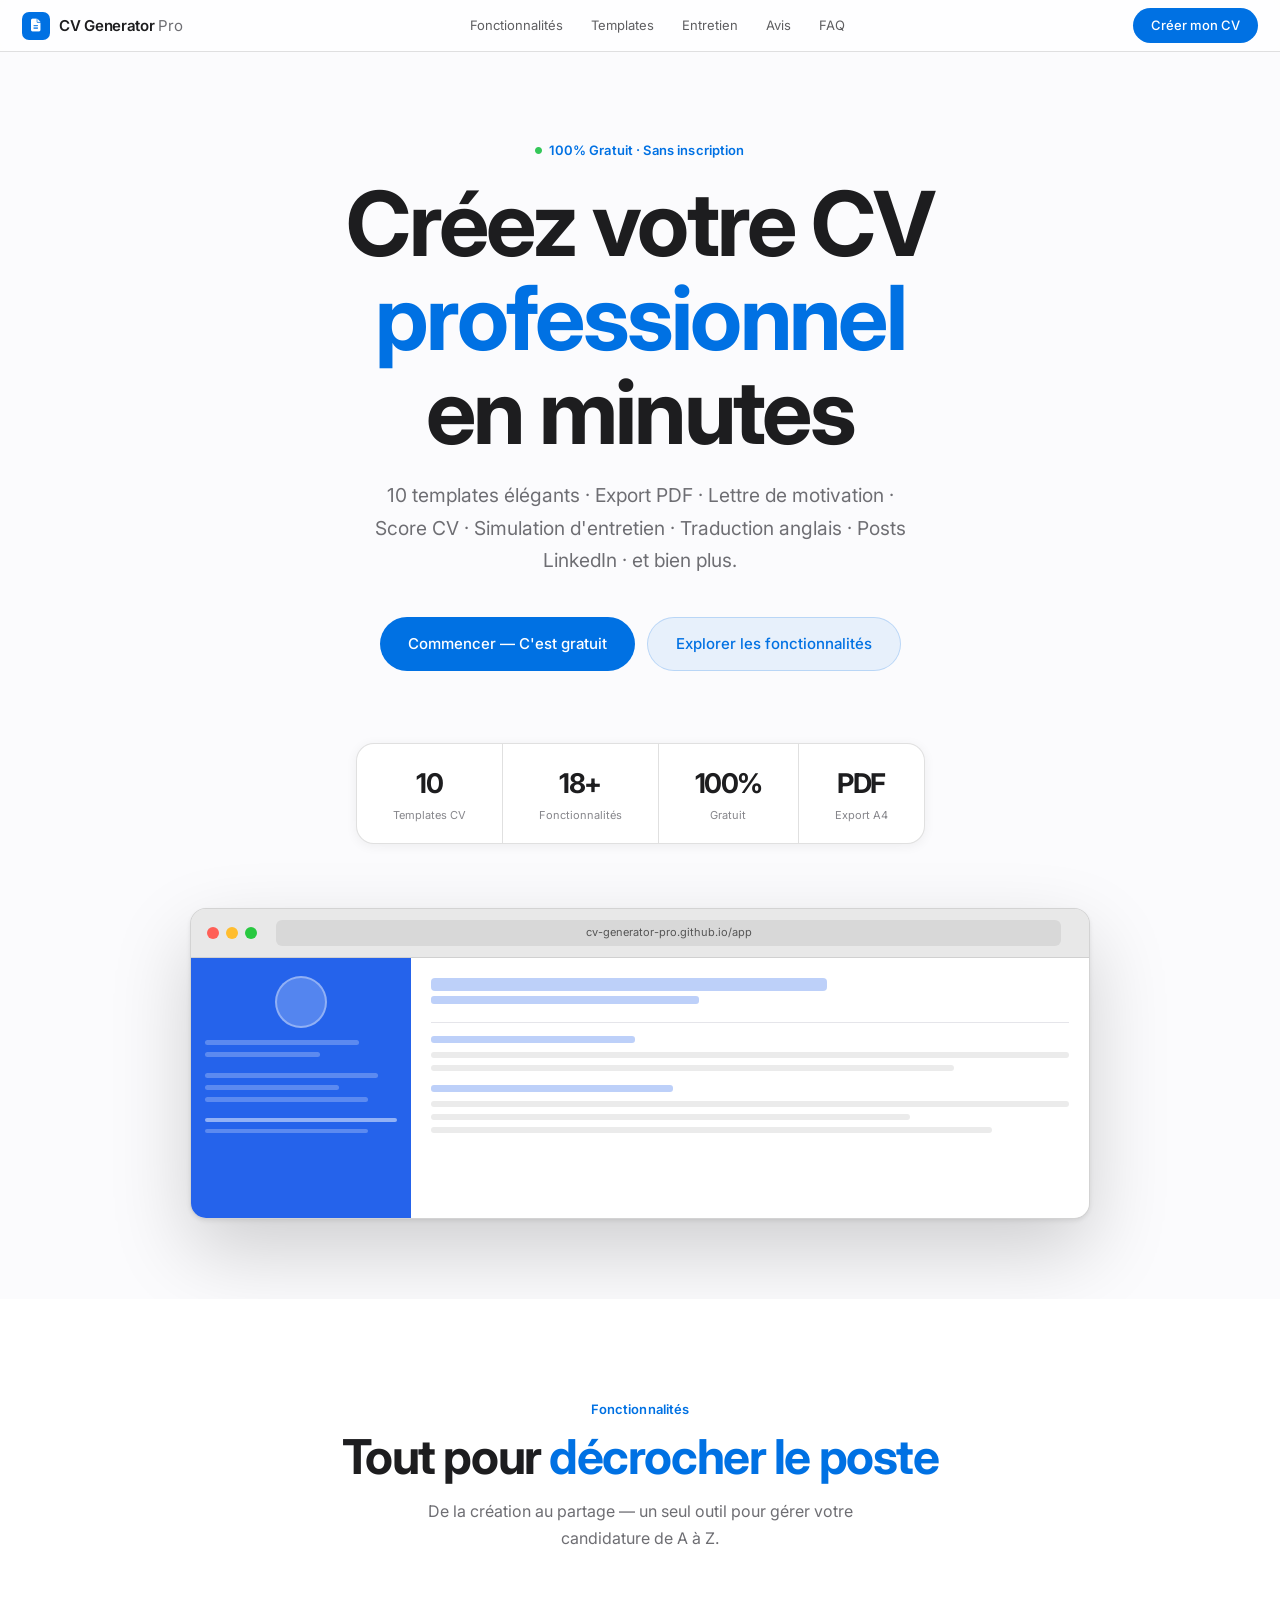
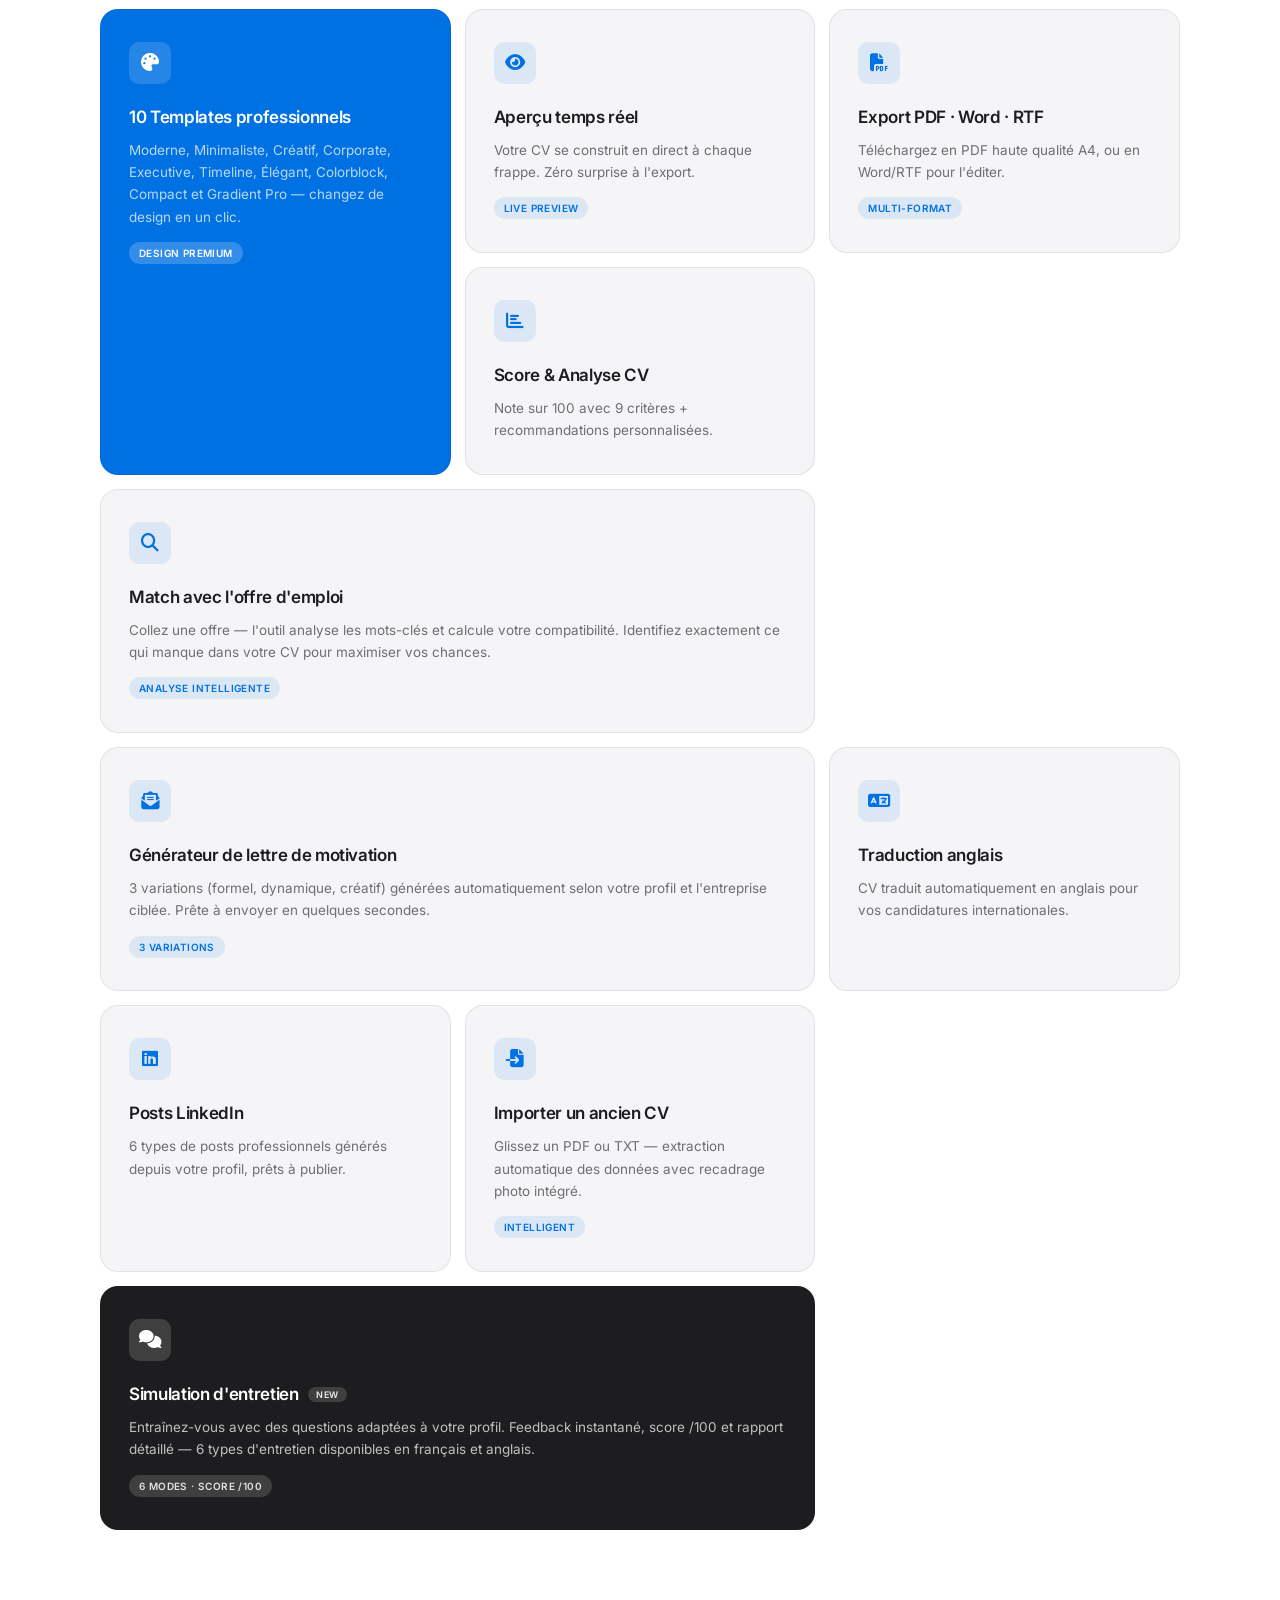
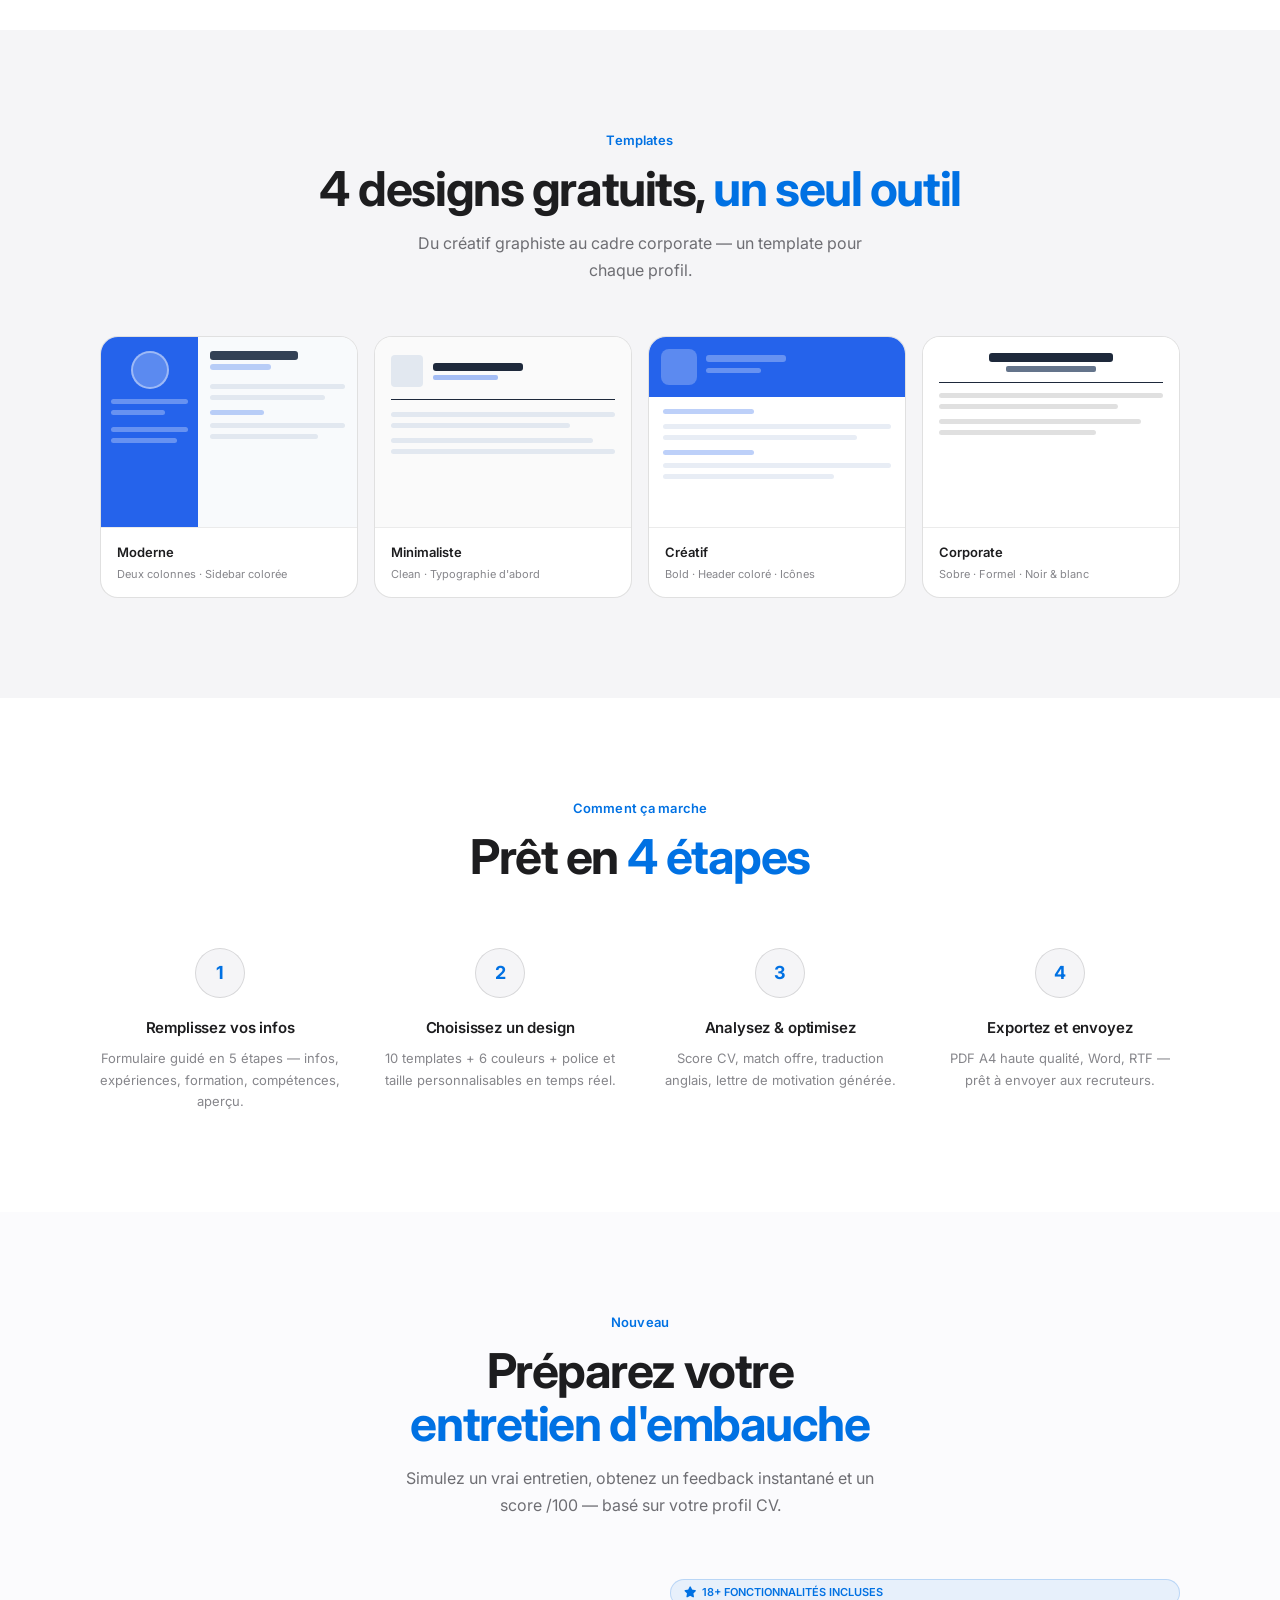
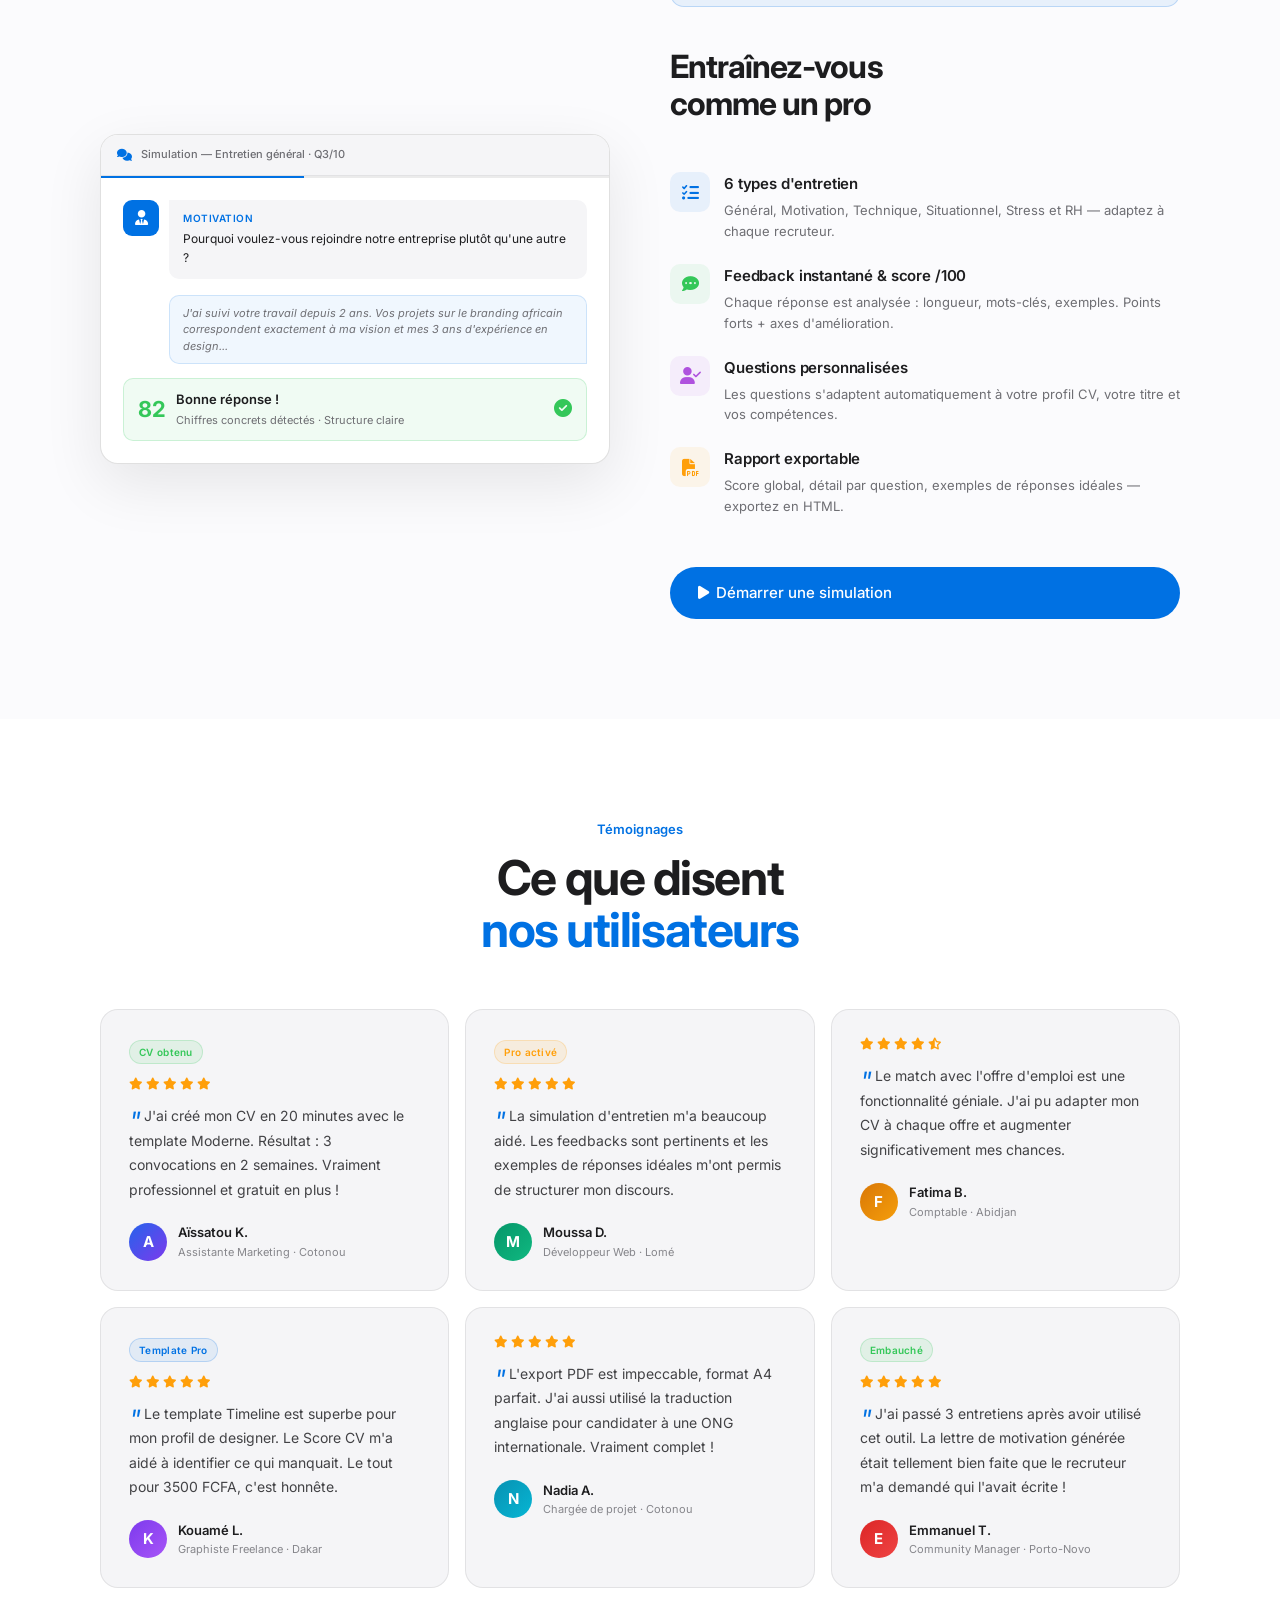
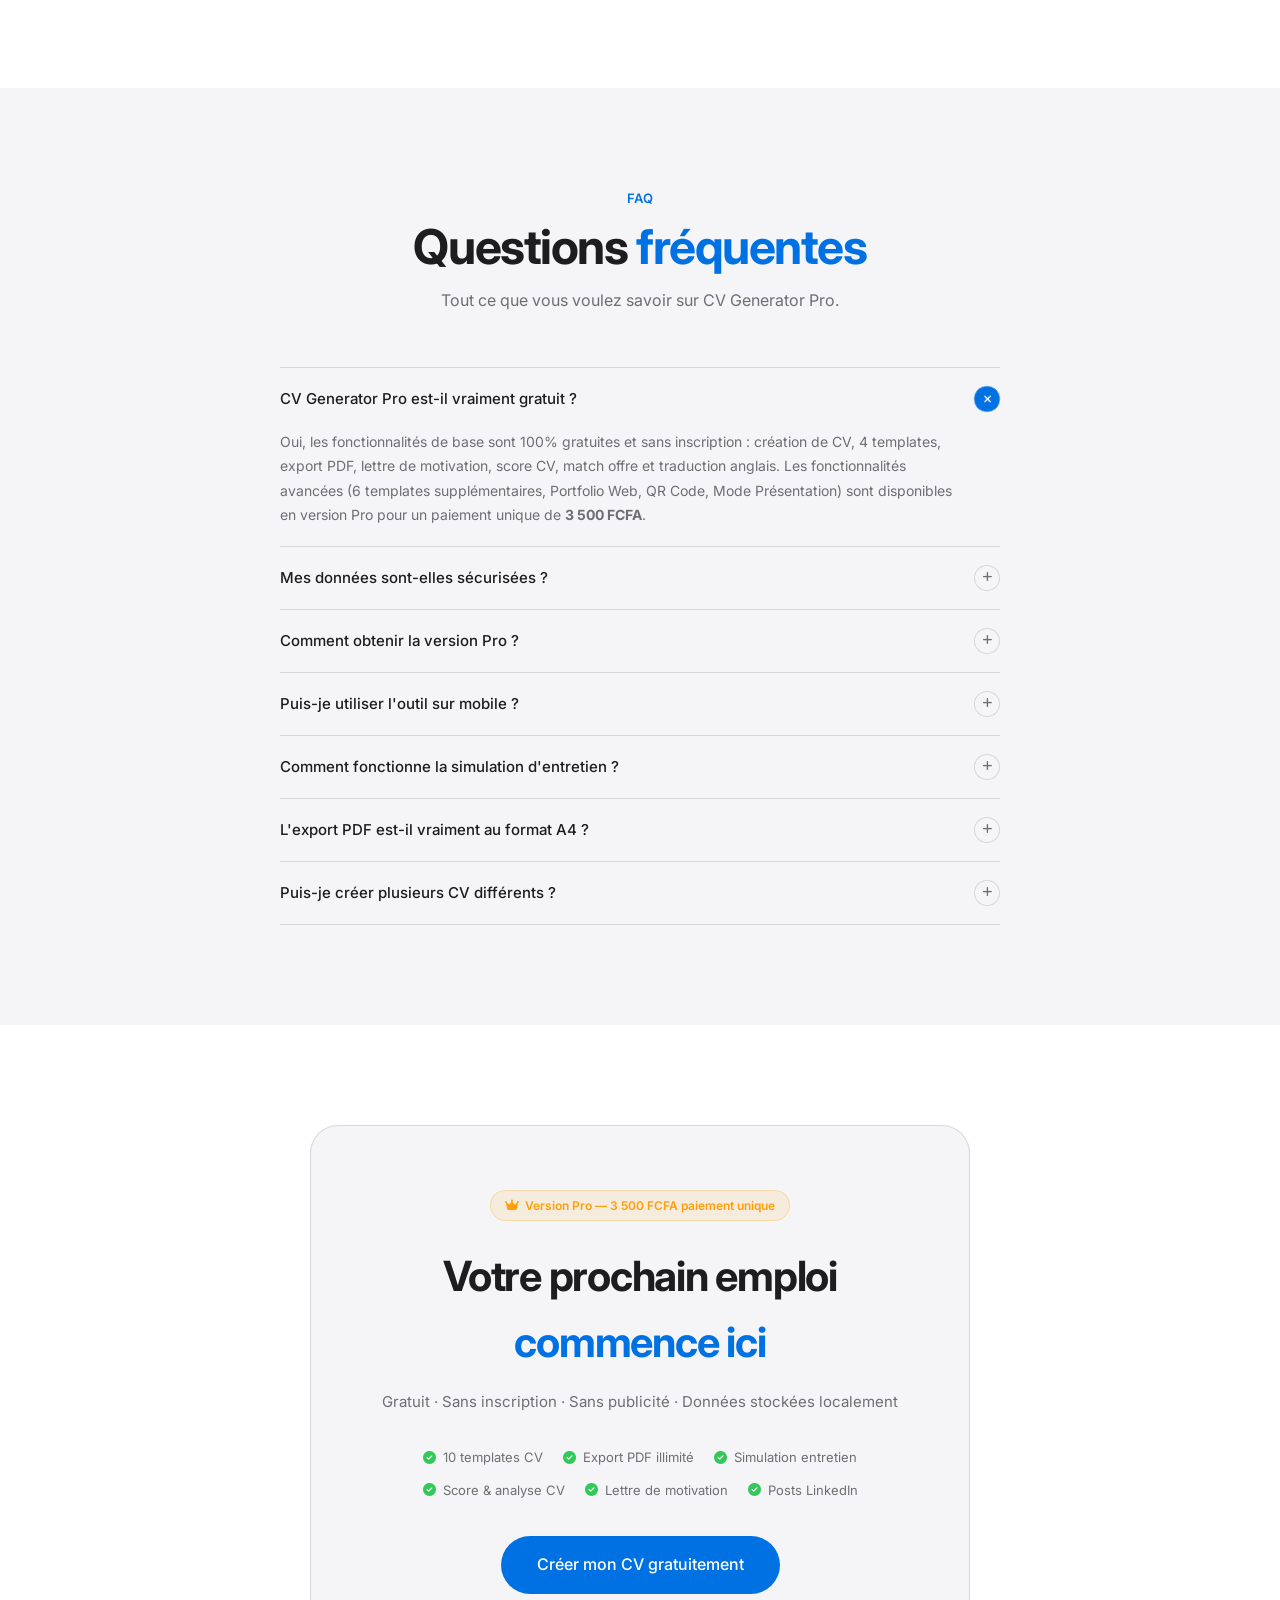
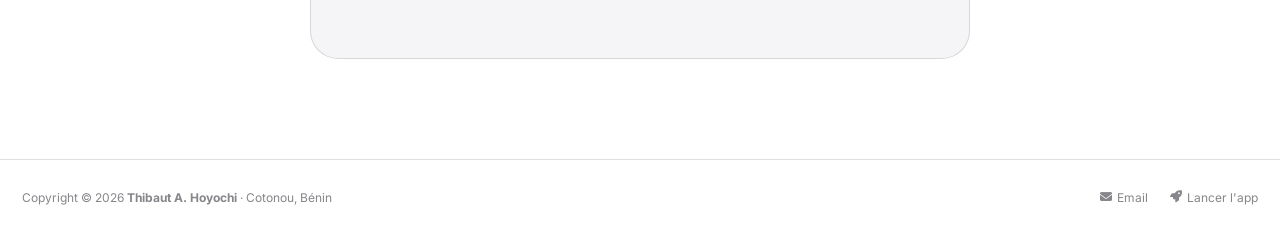
==== commit 3e32acf5: "fix: export PDF templates 5-10 + hamburger mobile + landing page style Apple + buildExpItems class b" ====
--- a/index.html
+++ b/index.html
@@ -3,7 +3,7 @@
 <head>
   <meta charset="UTF-8" />
   <meta name="viewport" content="width=device-width, initial-scale=1.0" />
-  <meta name="description" content="CV Generator Pro — Créez votre CV professionnel en ligne gratuitement. 4 templates, export PDF, lettre de motivation, traduction anglais et bien plus." />
+  <meta name="description" content="CV Generator Pro — Créez votre CV professionnel en ligne gratuitement. 10 templates, export PDF, lettre de motivation, traduction anglais et bien plus." />
   <meta name="keywords" content="CV, curriculum vitae, générateur CV, créer CV en ligne, CV professionnel, Bénin, Afrique" />
   <meta property="og:title" content="CV Generator Pro" />
   <meta property="og:description" content="Créez votre CV professionnel en quelques minutes. Gratuit, sans inscription." />
@@ -15,348 +15,419 @@
   <style>
     *, *::before, *::after { box-sizing: border-box; margin: 0; padding: 0; }
     :root {
-      --primary: #2563EB; --primary-dark: #1d4ed8;
-      --violet: #7c3aed; --emerald: #10b981; --amber: #f59e0b;
-      --bg: #060d1a; --bg2: #0f1d32; --bg3: #162039;
-      --surface: rgba(255,255,255,0.04); --surface2: rgba(255,255,255,0.07);
-      --border: rgba(255,255,255,0.08); --border2: rgba(255,255,255,0.12);
-      --text: #f0f6ff; --text2: #8da4c4; --text3: #4d6a8a;
-      --grad: linear-gradient(135deg,#2563EB 0%,#7c3aed 100%);
-    }
-    html { scroll-behavior: smooth; }
-    body { font-family: 'Inter', sans-serif; background: var(--bg); color: var(--text); overflow-x: hidden; line-height: 1.6; }
+      --blue: #0071e3;
+      --blue-dark: #0077ed;
+      --text: #1d1d1f;
+      --text2: #424245;
+      --text3: #6e6e73;
+      --text4: #86868b;
+      --bg: #ffffff;
+      --bg2: #f5f5f7;
+      --bg3: #fbfbfd;
+      --border: rgba(0,0,0,0.08);
+      --border2: rgba(0,0,0,0.12);
+      --font: -apple-system, 'SF Pro Display', 'Inter', 'Helvetica Neue', Arial, sans-serif;
+      --radius: 18px;
+      --radius-sm: 12px;
+      --radius-lg: 28px;
+    }
+    html { scroll-behavior: smooth; -webkit-font-smoothing: antialiased; }
+    body { font-family: var(--font); background: var(--bg); color: var(--text); overflow-x: hidden; line-height: 1.6; }
     a { text-decoration: none; color: inherit; }
+    img { display: block; max-width: 100%; }
 
     /* ── NAVBAR ── */
     nav {
       position: fixed; top: 0; left: 0; right: 0; z-index: 200;
-      padding: 0 5%; height: 66px;
+      height: 52px; padding: 0 22px;
       display: flex; align-items: center; justify-content: space-between;
-      background: rgba(6,13,26,0.82); backdrop-filter: blur(20px);
-      border-bottom: 1px solid var(--border);
-    }
-    .logo { display: flex; align-items: center; gap: 11px; }
+      background: rgba(255,255,255,0.72); backdrop-filter: saturate(180%) blur(20px);
+      -webkit-backdrop-filter: saturate(180%) blur(20px);
+      border-bottom: 0.5px solid rgba(0,0,0,0.12);
+    }
+    .logo { display: flex; align-items: center; gap: 9px; }
     .logo-icon {
-      width: 38px; height: 38px; border-radius: 10px;
-      background: var(--grad); display: grid; place-items: center;
-      font-size: 17px; color: #fff; box-shadow: 0 4px 16px rgba(37,99,235,.4);
-    }
-    .logo-name { font-size: 17px; font-weight: 800; letter-spacing: -0.5px; }
-    .logo-name span { font-weight: 300; opacity: .6; }
-    .nav-links { display: flex; align-items: center; gap: 32px; }
-    .nav-link { font-size: 14px; font-weight: 500; color: var(--text2); transition: color .2s; }
-    .nav-link:hover { color: var(--text); }
+      width: 28px; height: 28px; border-radius: 7px;
+      background: var(--blue); display: grid; place-items: center;
+      font-size: 13px; color: #fff;
+    }
+    .logo-name { font-size: 15px; font-weight: 600; letter-spacing: -0.3px; color: var(--text); }
+    .logo-name span { font-weight: 400; color: var(--text3); }
+    .nav-links { display: flex; align-items: center; gap: 28px; }
+    .nav-link { font-size: 13px; font-weight: 400; color: var(--text2); transition: color .15s; opacity: .85; }
+    .nav-link:hover { color: var(--text); opacity: 1; }
     .nav-cta {
-      background: var(--grad); color: #fff; padding: 10px 22px;
-      border-radius: 50px; font-size: 13px; font-weight: 700;
-      box-shadow: 0 4px 20px rgba(37,99,235,.35); transition: all .2s;
-      display: flex; align-items: center; gap: 7px;
-    }
-    .nav-cta:hover { transform: translateY(-1px); box-shadow: 0 6px 28px rgba(37,99,235,.5); }
-    .hamburger { display: none; background: none; border: none; color: var(--text); font-size: 22px; cursor: pointer; }
+      background: var(--blue); color: #fff; padding: 7px 18px;
+      border-radius: 980px; font-size: 13px; font-weight: 500;
+      transition: background .15s; white-space: nowrap;
+    }
+    .nav-cta:hover { background: var(--blue-dark); }
+    .hamburger { display: none; background: none; border: none; color: var(--text); font-size: 18px; cursor: pointer; }
+
+    /* ── MOBILE NAV ── */
+    .mobile-nav-menu {
+      display: none; position: fixed; top: 52px; left: 0; right: 0; z-index: 199;
+      background: rgba(255,255,255,0.95); backdrop-filter: blur(20px);
+      -webkit-backdrop-filter: blur(20px);
+      border-bottom: 0.5px solid var(--border2);
+      padding: 12px 22px 20px; flex-direction: column; gap: 0;
+    }
+    .mobile-nav-menu.open { display: flex; }
+    .mobile-nav-menu .mob-link {
+      font-size: 15px; font-weight: 400; color: var(--text2);
+      padding: 13px 0; border-bottom: 0.5px solid var(--border);
+      display: block;
+    }
+    .mobile-nav-menu .mob-link:last-of-type { border-bottom: none; }
+    .mobile-nav-menu .mob-cta {
+      margin-top: 14px; background: var(--blue); color: #fff;
+      padding: 13px 22px; border-radius: 980px; font-size: 15px;
+      font-weight: 500; text-align: center; display: block;
+    }
 
     /* ── HERO ── */
     .hero {
-      min-height: 100vh; padding: 130px 5% 80px;
+      min-height: 100vh; padding: 140px 22px 80px;
       display: flex; flex-direction: column; align-items: center;
-      text-align: center; position: relative; overflow: hidden;
-    }
-    .hero-glow {
-      position: absolute; inset: 0; pointer-events: none;
-      background:
-        radial-gradient(ellipse 900px 500px at 50% -100px, rgba(37,99,235,.22) 0%, transparent 70%),
-        radial-gradient(ellipse 600px 400px at 90% 80%, rgba(124,58,237,.14) 0%, transparent 60%),
-        radial-gradient(ellipse 400px 300px at 10% 60%, rgba(6,182,212,.07) 0%, transparent 60%);
-    }
-    .particles { position: absolute; inset: 0; pointer-events: none; overflow: hidden; }
-    .particle { position: absolute; border-radius: 50%; animation: pfloat linear infinite; }
-    @keyframes pfloat { 0%{transform:translateY(110vh);opacity:0} 5%{opacity:.6} 95%{opacity:.4} 100%{transform:translateY(-100px);opacity:0} }
-    .hero-badge {
-      position: relative; z-index: 1;
-      display: inline-flex; align-items: center; gap: 8px;
-      background: rgba(37,99,235,.12); border: 1px solid rgba(37,99,235,.25);
-      color: #93c5fd; padding: 7px 18px; border-radius: 50px;
-      font-size: 12px; font-weight: 600; margin-bottom: 32px;
-      animation: fadeDown .5s ease;
-    }
-    .badge-dot { width: 6px; height: 6px; border-radius: 50%; background: #10b981; animation: pulse 2s infinite; }
-    @keyframes pulse { 0%,100%{box-shadow:0 0 0 0 rgba(16,185,129,.5)} 50%{box-shadow:0 0 0 6px rgba(16,185,129,0)} }
+      text-align: center; background: var(--bg3);
+      position: relative; overflow: hidden;
+    }
+    .hero-eyebrow {
+      font-size: 13px; font-weight: 600; color: var(--blue);
+      letter-spacing: .01em; margin-bottom: 16px;
+      display: flex; align-items: center; gap: 6px;
+    }
     .hero h1 {
-      position: relative; z-index: 1;
-      font-size: clamp(2.6rem,6vw,5.2rem); font-weight: 900;
-      line-height: 1.08; letter-spacing: -2px; margin-bottom: 24px;
-      animation: fadeUp .6s ease .1s both;
-    }
-    .hero h1 .g { background: var(--grad); -webkit-background-clip: text; -webkit-text-fill-color: transparent; background-clip: text; }
+      font-size: clamp(2.8rem, 7vw, 5.6rem);
+      font-weight: 700; line-height: 1.05;
+      letter-spacing: -0.03em; color: var(--text);
+      margin-bottom: 20px; max-width: 820px;
+    }
+    .hero h1 em { font-style: normal; color: var(--blue); }
     .hero-sub {
-      position: relative; z-index: 1;
-      font-size: clamp(.95rem,2vw,1.15rem); color: var(--text2);
-      max-width: 580px; margin: 0 auto 44px; line-height: 1.85;
-      animation: fadeUp .6s ease .2s both;
+      font-size: clamp(1rem, 2vw, 1.2rem);
+      color: var(--text3); max-width: 560px;
+      margin: 0 auto 40px; line-height: 1.7; font-weight: 400;
     }
     .hero-btns {
-      position: relative; z-index: 1;
-      display: flex; gap: 14px; flex-wrap: wrap; justify-content: center;
-      animation: fadeUp .6s ease .3s both; margin-bottom: 60px;
-    }
-    .btn-primary {
-      padding: 16px 36px; border-radius: 50px; font-size: 15px; font-weight: 700;
-      background: var(--grad); color: #fff; border: none; cursor: pointer;
-      box-shadow: 0 8px 32px rgba(37,99,235,.4); transition: all .25s;
-      display: inline-flex; align-items: center; gap: 10px; font-family: 'Inter',sans-serif;
-    }
-    .btn-primary:hover { transform: translateY(-3px); box-shadow: 0 14px 40px rgba(37,99,235,.55); }
-    .btn-outline {
-      padding: 15px 32px; border-radius: 50px; font-size: 14px; font-weight: 600;
-      background: transparent; color: var(--text); border: 1px solid var(--border2);
-      cursor: pointer; display: inline-flex; align-items: center; gap: 8px;
-      transition: all .2s; font-family: 'Inter',sans-serif;
-    }
-    .btn-outline:hover { background: var(--surface2); border-color: rgba(255,255,255,.25); }
-
-    /* Stats bar */
-    .stats-bar {
-      position: relative; z-index: 1;
-      display: flex; gap: 0; background: var(--surface);
-      border: 1px solid var(--border2); border-radius: 16px; overflow: hidden;
-      animation: fadeUp .6s ease .4s both;
-    }
-    .stat-item { padding: 20px 36px; text-align: center; border-right: 1px solid var(--border); }
+      display: flex; gap: 12px; flex-wrap: wrap;
+      justify-content: center; margin-bottom: 72px;
+    }
+    .btn-apple {
+      padding: 14px 28px; border-radius: 980px;
+      font-size: 15px; font-weight: 500; cursor: pointer;
+      transition: all .15s; display: inline-flex;
+      align-items: center; gap: 7px; font-family: var(--font);
+      border: none;
+    }
+    .btn-apple-fill { background: var(--blue); color: #fff; }
+    .btn-apple-fill:hover { background: var(--blue-dark); transform: scale(1.02); }
+    .btn-apple-outline {
+      background: rgba(0,113,227,0.08); color: var(--blue);
+      border: 1.5px solid rgba(0,113,227,0.2);
+    }
+    .btn-apple-outline:hover { background: rgba(0,113,227,0.12); }
+
+    /* Stats */
+    .hero-stats {
+      display: flex; gap: 0; margin-bottom: 64px;
+      border: 0.5px solid var(--border2); border-radius: var(--radius);
+      overflow: hidden; background: #fff;
+      box-shadow: 0 2px 12px rgba(0,0,0,0.06);
+    }
+    .stat-item { padding: 18px 36px; text-align: center; border-right: 0.5px solid var(--border2); }
     .stat-item:last-child { border-right: none; }
-    .stat-num { font-size: 1.9rem; font-weight: 800; letter-spacing: -2px; background: var(--grad); -webkit-background-clip: text; -webkit-text-fill-color: transparent; background-clip: text; }
-    .stat-lbl { font-size: 11px; color: var(--text2); font-weight: 500; margin-top: 4px; }
-
-    /* Hero mockup */
-    .hero-mockup {
-      position: relative; z-index: 1; margin-top: 64px; width: 100%; max-width: 880px;
-      animation: fadeUp .7s ease .5s both;
-    }
-    .browser {
-      background: var(--bg3); border: 1px solid var(--border2);
-      border-radius: 16px; overflow: hidden;
-      box-shadow: 0 40px 100px rgba(0,0,0,.6), 0 0 0 1px rgba(37,99,235,.1);
-    }
-    .browser-bar {
-      background: var(--bg2); padding: 12px 18px;
-      display: flex; align-items: center; gap: 8px;
-      border-bottom: 1px solid var(--border);
-    }
-    .bdot { width: 11px; height: 11px; border-radius: 50%; }
-    .burl {
-      flex: 1; background: var(--bg); border-radius: 6px;
-      padding: 5px 14px; font-size: 11px; color: var(--text3); margin: 0 10px;
-    }
-    .browser-body { display: grid; grid-template-columns: 240px 1fr; height: 280px; }
-    .b-sidebar { background: #2563EB; padding: 20px 16px; }
-    .b-avatar { width: 60px; height: 60px; border-radius: 50%; background: rgba(255,255,255,.2); margin: 0 auto 14px; border: 3px solid rgba(255,255,255,.35); }
-    .bl { height: 5px; border-radius: 3px; background: rgba(255,255,255,.25); margin-bottom: 7px; }
-    .b-main { padding: 22px; background: #fff; }
-    .bml { height: 6px; border-radius: 3px; background: #e2e8f0; margin-bottom: 7px; }
-    .bml-b { background: rgba(37,99,235,.35) !important; }
-
-    /* ── SECTIONS ── */
-    .section { padding: 120px 5%; }
-    .section-wrap { max-width: 1140px; margin: 0 auto; }
-    .tag {
-      display: inline-flex; align-items: center; gap: 7px;
-      background: rgba(37,99,235,.1); border: 1px solid rgba(37,99,235,.2);
-      color: #93c5fd; padding: 5px 14px; border-radius: 50px;
-      font-size: 11px; font-weight: 700; letter-spacing: .5px;
-      text-transform: uppercase; margin-bottom: 20px;
-    }
-    .section-h2 { font-size: clamp(2rem,4vw,3.2rem); font-weight: 900; letter-spacing: -1.5px; line-height: 1.12; margin-bottom: 16px; }
-    .section-h2 .g { background: var(--grad); -webkit-background-clip: text; -webkit-text-fill-color: transparent; background-clip: text; }
-    .section-p { font-size: 15px; color: var(--text2); max-width: 480px; line-height: 1.8; }
-
-    /* ── FEATURES ── */
-    .features-intro { display: grid; grid-template-columns: 1fr 1fr; gap: 80px; align-items: center; margin-bottom: 72px; }
-    .features-desc { font-size: clamp(1rem,1.8vw,1.2rem); color: var(--text2); line-height: 1.9; }
-    .features-desc strong { color: var(--text); font-weight: 600; }
-    .features-grid { display: grid; grid-template-columns: repeat(3,1fr); gap: 16px; }
-    .fcard {
-      background: var(--bg2); border: 1px solid var(--border);
-      border-radius: 20px; padding: 28px; transition: all .3s; position: relative; overflow: hidden;
-    }
-    .fcard::after { content:''; position:absolute; top:0; left:0; right:0; height:2px; background:var(--grad); transform:scaleX(0); transition:transform .3s; }
-    .fcard:hover { transform: translateY(-5px); border-color: rgba(255,255,255,.16); box-shadow: 0 20px 50px rgba(0,0,0,.35); }
-    .fcard:hover::after { transform: scaleX(1); }
-    .fcard-wide { grid-column: span 2; }
-    .fcard-tall { grid-row: span 2; }
-    .fi { width: 48px; height: 48px; border-radius: 14px; display: grid; place-items: center; font-size: 20px; margin-bottom: 18px; }
-    .fi-b { background: rgba(37,99,235,.15); color: #60a5fa; }
-    .fi-v { background: rgba(124,58,237,.15); color: #a78bfa; }
-    .fi-g { background: rgba(16,185,129,.15); color: #34d399; }
-    .fi-a { background: rgba(245,158,11,.15); color: #fbbf24; }
-    .fi-r { background: rgba(244,63,94,.15); color: #fb7185; }
-    .fi-c { background: rgba(6,182,212,.15); color: #22d3ee; }
-    .fi-o { background: rgba(249,115,22,.15); color: #fb923c; }
-    .fi-p { background: rgba(236,72,153,.15); color: #f472b6; }
-    .fi-l { background: rgba(132,204,22,.15); color: #a3e635; }
-    .fcard h3 { font-size: 15px; font-weight: 700; margin-bottom: 10px; }
-    .fcard p { font-size: 13px; color: var(--text2); line-height: 1.75; }
-    .fbadge { display: inline-block; margin-top: 14px; font-size: 10px; font-weight: 700; padding: 3px 10px; border-radius: 20px; }
-    .fb-b { background: rgba(37,99,235,.15); color: #93c5fd; }
-    .fb-g { background: rgba(16,185,129,.15); color: #6ee7b7; }
-    .fb-v { background: rgba(124,58,237,.15); color: #c4b5fd; }
+    .stat-num { font-size: 1.7rem; font-weight: 700; color: var(--text); letter-spacing: -1.5px; }
+    .stat-lbl { font-size: 11px; color: var(--text4); font-weight: 400; margin-top: 2px; }
+
+    /* Mockup */
+    .hero-mockup { width: 100%; max-width: 900px; position: relative; }
+    .mac-window {
+      background: #f0f0f0; border-radius: 16px; overflow: hidden;
+      box-shadow: 0 32px 80px rgba(0,0,0,0.18), 0 2px 4px rgba(0,0,0,0.08);
+      border: 0.5px solid rgba(0,0,0,0.12);
+    }
+    .mac-bar {
+      background: #e8e8e8; padding: 11px 16px;
+      display: flex; align-items: center; gap: 7px;
+      border-bottom: 0.5px solid rgba(0,0,0,0.1);
+    }
+    .mac-dot { width: 12px; height: 12px; border-radius: 50%; }
+    .mac-url {
+      flex: 1; background: rgba(0,0,0,0.07); border-radius: 6px;
+      padding: 4px 12px; font-size: 11px; color: #555; margin: 0 12px;
+      text-align: center;
+    }
+    .mac-body { display: grid; grid-template-columns: 220px 1fr; height: 260px; }
+    .mac-sidebar { background: #2563EB; padding: 18px 14px; }
+    .mac-av { width: 52px; height: 52px; border-radius: 50%; background: rgba(255,255,255,.22); margin: 0 auto 12px; border: 2.5px solid rgba(255,255,255,.35); }
+    .ml { height: 5px; border-radius: 3px; background: rgba(255,255,255,.25); margin-bottom: 7px; }
+    .mac-main { padding: 20px; background: #fff; }
+    .mm { height: 6px; border-radius: 3px; background: #ebebeb; margin-bottom: 7px; }
+    .mm-b { background: rgba(37,99,235,.3) !important; }
+
+    /* ── SECTION BASE ── */
+    .section { padding: 100px 22px; }
+    .section-center { text-align: center; }
+    .section-wrap { max-width: 1080px; margin: 0 auto; }
+    .eyebrow {
+      font-size: 13px; font-weight: 600; color: var(--blue);
+      letter-spacing: .01em; margin-bottom: 12px;
+    }
+    .sec-h2 {
+      font-size: clamp(2rem, 4vw, 3rem); font-weight: 700;
+      letter-spacing: -0.03em; line-height: 1.1; margin-bottom: 14px;
+      color: var(--text);
+    }
+    .sec-h2 em { font-style: normal; color: var(--blue); }
+    .sec-p { font-size: 16px; color: var(--text3); line-height: 1.7; max-width: 500px; }
+    .sec-p.center { margin: 0 auto; text-align: center; }
+
+    /* ── FEATURES BENTO GRID ── */
+    .bento { display: grid; grid-template-columns: repeat(3, 1fr); gap: 14px; margin-top: 56px; }
+    .bcard {
+      background: var(--bg2); border-radius: var(--radius);
+      padding: 32px 28px; transition: transform .2s, box-shadow .2s;
+      border: 0.5px solid var(--border);
+      position: relative; overflow: hidden;
+    }
+    .bcard:hover { transform: translateY(-3px); box-shadow: 0 12px 40px rgba(0,0,0,0.08); }
+    .bcard-wide { grid-column: span 2; }
+    .bcard-tall { grid-row: span 2; }
+    .bcard-dark { background: var(--text); color: #fff; }
+    .bcard-blue { background: var(--blue); color: #fff; }
+    .bcard-icon {
+      width: 42px; height: 42px; border-radius: 10px;
+      display: grid; place-items: center; font-size: 18px;
+      margin-bottom: 20px;
+    }
+    .bcard-icon-light { background: rgba(0,113,227,0.1); color: var(--blue); }
+    .bcard-icon-white { background: rgba(255,255,255,0.15); color: #fff; }
+    .bcard h3 { font-size: 17px; font-weight: 600; margin-bottom: 8px; letter-spacing: -0.02em; }
+    .bcard p { font-size: 13.5px; color: var(--text3); line-height: 1.65; }
+    .bcard-dark p, .bcard-blue p { color: rgba(255,255,255,0.72); }
+    .bcard-tag {
+      display: inline-block; margin-top: 14px; font-size: 10px;
+      font-weight: 600; padding: 3px 10px; border-radius: 20px;
+      background: rgba(0,113,227,0.1); color: var(--blue);
+      letter-spacing: .04em; text-transform: uppercase;
+    }
+    .bcard-dark .bcard-tag { background: rgba(255,255,255,0.15); color: rgba(255,255,255,0.85); }
+    .bcard-blue .bcard-tag { background: rgba(255,255,255,0.2); color: #fff; }
 
     /* ── TEMPLATES ── */
-    .tpl-section { padding: 120px 5%; background: linear-gradient(180deg, transparent, rgba(37,99,235,.04) 50%, transparent); }
-    .tpl-grid { display: grid; grid-template-columns: repeat(4,1fr); gap: 20px; margin-top: 56px; }
+    .tpl-section { padding: 100px 22px; background: var(--bg2); }
+    .tpl-grid { display: grid; grid-template-columns: repeat(4, 1fr); gap: 16px; margin-top: 52px; }
     .tpl-card {
-      border-radius: 18px; overflow: hidden; border: 1px solid var(--border2);
-      cursor: pointer; transition: all .3s; background: var(--bg2);
-    }
-    .tpl-card:hover { transform: translateY(-8px) scale(1.01); border-color: var(--primary); box-shadow: 0 24px 60px rgba(37,99,235,.2); }
-    .tpl-thumb { height: 200px; overflow: hidden; position: relative; }
+      background: #fff; border-radius: var(--radius); overflow: hidden;
+      border: 0.5px solid var(--border2); cursor: pointer;
+      transition: transform .2s, box-shadow .2s;
+    }
+    .tpl-card:hover { transform: translateY(-6px); box-shadow: 0 20px 50px rgba(0,0,0,0.1); border-color: transparent; }
+    .tpl-thumb { height: 190px; position: relative; overflow: hidden; }
     .tpl-overlay {
-      position: absolute; inset: 0; opacity: 0; transition: opacity .3s;
-      background: rgba(37,99,235,.85); display: flex; align-items: center; justify-content: center;
+      position: absolute; inset: 0; opacity: 0; transition: opacity .2s;
+      background: rgba(0,113,227,0.88); display: flex;
+      align-items: center; justify-content: center;
     }
     .tpl-card:hover .tpl-overlay { opacity: 1; }
-    .tpl-cta { color: #fff; font-size: 13px; font-weight: 700; padding: 10px 22px; border: 2px solid rgba(255,255,255,.8); border-radius: 50px; display: flex; align-items: center; gap: 8px; }
-    .tpl-info { padding: 16px 18px; }
-    .tpl-name { font-size: 14px; font-weight: 700; margin-bottom: 4px; }
-    .tpl-desc { font-size: 12px; color: var(--text2); }
-    /* Template thumb designs */
+    .tpl-cta-btn {
+      color: #fff; font-size: 13px; font-weight: 500;
+      padding: 9px 20px; border: 1.5px solid rgba(255,255,255,0.8);
+      border-radius: 980px; display: flex; align-items: center; gap: 7px;
+    }
+    .tpl-info { padding: 14px 16px; border-top: 0.5px solid var(--border); }
+    .tpl-name { font-size: 13px; font-weight: 600; margin-bottom: 3px; color: var(--text); }
+    .tpl-desc { font-size: 11px; color: var(--text4); }
+
+    /* Template thumbs */
     .t1 { display: flex; height: 100%; }
     .t1s { width: 38%; background: #2563EB; padding: 14px 10px; }
-    .t1m { flex:1; background: #f8fafc; padding: 14px 12px; }
+    .t1m { flex: 1; background: #f8fafc; padding: 14px 12px; }
     .t2b { background: #fafafa; padding: 18px 16px; height: 100%; }
     .t3 { background: #fff; height: 100%; display: flex; flex-direction: column; }
-    .t3h { height: 65px; background: #2563EB; padding: 14px; display: flex; align-items: center; gap: 10px; }
-    .t3b { flex:1; padding: 12px 14px; }
+    .t3h { height: 60px; background: #2563EB; padding: 12px; display: flex; align-items: center; gap: 9px; }
+    .t3b { flex: 1; padding: 12px 14px; }
     .t4b { background: #fff; padding: 16px; height: 100%; }
     .tl { height: 5px; border-radius: 3px; margin-bottom: 6px; }
     .tw { background: rgba(255,255,255,.3); }
     .tg { background: #e2e8f0; }
-    .tb { background: rgba(37,99,235,.35); }
+    .tb { background: rgba(37,99,235,.3); }
     .td { background: rgba(0,0,0,.12); }
 
     /* ── HOW IT WORKS ── */
-    .steps-grid { display: grid; grid-template-columns: repeat(4,1fr); gap: 0; margin-top: 64px; position: relative; }
-    .steps-grid::before { content:''; position: absolute; top: 28px; left: 12.5%; right: 12.5%; height: 2px; background: linear-gradient(90deg,var(--primary),var(--violet)); opacity: .3; }
-    .step { padding: 0 20px; text-align: center; }
-    .step-circle {
-      width: 56px; height: 56px; border-radius: 50%; background: var(--grad);
-      margin: 0 auto 20px; display: grid; place-items: center;
-      font-size: 20px; font-weight: 800; color: #fff; position: relative; z-index: 1;
-      box-shadow: 0 8px 24px rgba(37,99,235,.35), 0 0 0 6px rgba(37,99,235,.1);
-    }
-    .step h3 { font-size: 15px; font-weight: 700; margin-bottom: 10px; }
-    .step p { font-size: 13px; color: var(--text2); line-height: 1.7; }
-
-    /* ── TESTIMONIAL / CTA ── */
-    .cta-wrap { padding: 100px 5%; text-align: center; position: relative; overflow: hidden; }
-    .cta-wrap::before { content:''; position:absolute; inset:0; background: radial-gradient(ellipse 800px 400px at 50% 50%, rgba(37,99,235,.12) 0%, transparent 70%); }
+    .steps { display: grid; grid-template-columns: repeat(4, 1fr); gap: 40px; margin-top: 64px; }
+    .step { text-align: center; }
+    .step-num {
+      width: 50px; height: 50px; border-radius: 50%;
+      background: var(--bg2); border: 0.5px solid var(--border2);
+      margin: 0 auto 18px; display: grid; place-items: center;
+      font-size: 18px; font-weight: 700; color: var(--blue);
+    }
+    .step h3 { font-size: 15px; font-weight: 600; margin-bottom: 8px; letter-spacing: -0.01em; }
+    .step p { font-size: 13px; color: var(--text4); line-height: 1.65; }
+
+    /* ── INTERVIEW ── */
+    .iv-section { padding: 100px 22px; background: var(--bg3); }
+    .iv-grid { display: grid; grid-template-columns: 1fr 1fr; gap: 60px; align-items: center; margin-top: 60px; }
+    .iv-mockup {
+      background: #fff; border-radius: var(--radius);
+      border: 0.5px solid var(--border2);
+      box-shadow: 0 20px 60px rgba(0,0,0,0.09);
+      overflow: hidden;
+    }
+    .iv-bar {
+      background: var(--bg2); padding: 11px 16px;
+      border-bottom: 0.5px solid var(--border);
+      display: flex; align-items: center; gap: 9px;
+    }
+    .iv-bar-title { font-size: 11px; font-weight: 500; color: var(--text3); }
+    .iv-prog { height: 2px; background: var(--border); }
+    .iv-prog-fill { height: 100%; width: 40%; background: var(--blue); }
+    .iv-body { padding: 22px; }
+    .iv-q { display: flex; gap: 10px; margin-bottom: 16px; }
+    .iv-av {
+      width: 36px; height: 36px; border-radius: 9px; flex-shrink: 0;
+      background: var(--blue); display: grid; place-items: center;
+    }
+    .iv-bubble {
+      background: var(--bg2); border-radius: 0 10px 10px 10px;
+      padding: 11px 14px; flex: 1;
+    }
+    .iv-bubble p { font-size: 12px; color: var(--text); margin: 0; line-height: 1.55; }
+    .iv-ans {
+      background: rgba(0,113,227,0.06); border: 0.5px solid rgba(0,113,227,0.15);
+      border-radius: 10px 10px 0 10px; padding: 9px 13px;
+      margin-left: 46px; margin-bottom: 14px;
+    }
+    .iv-ans p { font-size: 11px; color: var(--text3); margin: 0; font-style: italic; line-height: 1.5; }
+    .iv-score {
+      display: flex; align-items: center; gap: 10px; padding: 10px 14px;
+      background: rgba(52,199,89,0.07); border: 0.5px solid rgba(52,199,89,0.2);
+      border-radius: 10px;
+    }
+    .iv-score-n { font-size: 22px; font-weight: 700; color: #34c759; }
+    .iv-score-l { font-size: 11px; color: var(--text3); }
+    .iv-points { display: flex; flex-direction: column; gap: 22px; }
+    .iv-pt { display: flex; gap: 14px; align-items: flex-start; }
+    .iv-pt-icon {
+      width: 40px; height: 40px; border-radius: 10px; flex-shrink: 0;
+      display: grid; place-items: center; font-size: 17px;
+    }
+    .iv-pt h4 { font-size: 15px; font-weight: 600; margin-bottom: 4px; letter-spacing: -0.01em; }
+    .iv-pt p { font-size: 13px; color: var(--text3); line-height: 1.6; margin: 0; }
+
+    /* ── TESTIMONIALS ── */
+    .testi-grid { display: grid; grid-template-columns: repeat(3, 1fr); gap: 16px; margin-top: 52px; }
+    .testi-card {
+      background: var(--bg2); border-radius: var(--radius); padding: 28px;
+      border: 0.5px solid var(--border); transition: transform .2s, box-shadow .2s;
+    }
+    .testi-card:hover { transform: translateY(-3px); box-shadow: 0 12px 40px rgba(0,0,0,0.07); }
+    .testi-stars { display: flex; gap: 3px; margin-bottom: 14px; }
+    .testi-stars i { color: #ff9f0a; font-size: 12px; }
+    .testi-text {
+      font-size: 14px; color: var(--text2); line-height: 1.75;
+      margin-bottom: 20px; font-style: normal;
+    }
+    .testi-text::before { content: '"'; font-size: 28px; color: var(--blue); line-height: 0; vertical-align: -11px; margin-right: 3px; font-style: italic; }
+    .testi-author { display: flex; align-items: center; gap: 11px; }
+    .testi-avatar {
+      width: 38px; height: 38px; border-radius: 50%;
+      display: grid; place-items: center; font-size: 15px;
+      font-weight: 700; color: #fff; flex-shrink: 0;
+    }
+    .testi-name { font-size: 13px; font-weight: 600; margin-bottom: 1px; }
+    .testi-role { font-size: 11px; color: var(--text4); }
+    .testi-badge {
+      display: inline-block; font-size: 10px; font-weight: 600;
+      padding: 3px 9px; border-radius: 20px; margin-bottom: 14px;
+      letter-spacing: .03em;
+    }
+
+    /* ── FAQ ── */
+    .faq-section { padding: 100px 22px; background: var(--bg2); }
+    .faq-wrap { max-width: 720px; margin: 52px auto 0; }
+    .faq-item { border-bottom: 0.5px solid var(--border2); }
+    .faq-item:first-child { border-top: 0.5px solid var(--border2); }
+    .faq-q {
+      width: 100%; background: none; border: none; text-align: left;
+      padding: 18px 0; cursor: pointer; display: flex;
+      align-items: center; justify-content: space-between; gap: 16px;
+      font-family: var(--font);
+    }
+    .faq-q-text { font-size: 15px; font-weight: 500; color: var(--text); }
+    .faq-icon {
+      width: 26px; height: 26px; border-radius: 50%;
+      background: var(--bg2); border: 0.5px solid var(--border2);
+      display: grid; place-items: center; font-size: 11px;
+      color: var(--text3); flex-shrink: 0; transition: all .2s;
+    }
+    .faq-item.open .faq-icon { background: var(--blue); color: #fff; border-color: var(--blue); transform: rotate(45deg); }
+    .faq-a { font-size: 14px; color: var(--text3); line-height: 1.75; padding: 0 36px 18px 0; display: none; }
+    .faq-item.open .faq-a { display: block; }
+
+    /* ── CTA ── */
+    .cta-section { padding: 100px 22px; text-align: center; }
     .cta-box {
-      max-width: 680px; margin: 0 auto; position: relative; z-index: 1;
-      background: var(--bg2); border: 1px solid var(--border2);
-      border-radius: 28px; padding: 64px 48px;
-      box-shadow: 0 32px 80px rgba(0,0,0,.4), 0 0 0 1px rgba(37,99,235,.1) inset;
-    }
-    .cta-box h2 { font-size: clamp(1.8rem,4vw,2.8rem); font-weight: 900; letter-spacing: -1px; margin-bottom: 16px; }
-    .cta-box p { font-size: 15px; color: var(--text2); margin-bottom: 36px; line-height: 1.7; }
-    .cta-checks { display: flex; gap: 20px; justify-content: center; flex-wrap: wrap; margin-bottom: 40px; }
-    .cta-check { display: flex; align-items: center; gap: 8px; font-size: 13px; color: var(--text2); }
-    .cta-check i { color: var(--emerald); font-size: 14px; }
+      max-width: 660px; margin: 0 auto; background: var(--bg2);
+      border-radius: var(--radius-lg); padding: 64px 48px;
+      border: 0.5px solid var(--border2);
+    }
+    .cta-eyebrow {
+      display: inline-flex; align-items: center; gap: 6px;
+      background: rgba(255,159,10,0.1); border: 0.5px solid rgba(255,159,10,0.25);
+      color: #ff9f0a; padding: 5px 14px; border-radius: 20px;
+      font-size: 12px; font-weight: 600; margin-bottom: 22px;
+    }
+    .cta-box h2 { font-size: clamp(1.8rem,4vw,2.6rem); font-weight: 700; letter-spacing: -0.03em; margin-bottom: 14px; }
+    .cta-box h2 em { font-style: normal; color: var(--blue); }
+    .cta-box p { font-size: 15px; color: var(--text3); margin-bottom: 32px; line-height: 1.65; }
+    .cta-checks { display: flex; flex-wrap: wrap; gap: 12px 20px; justify-content: center; margin-bottom: 36px; }
+    .cta-check { display: flex; align-items: center; gap: 7px; font-size: 13px; color: var(--text3); }
+    .cta-check i { color: #34c759; font-size: 13px; }
 
     /* ── FOOTER ── */
     footer {
-      padding: 40px 5%; border-top: 1px solid var(--border);
-      display: flex; align-items: center; justify-content: space-between; flex-wrap: wrap; gap: 16px;
-    }
-    .footer-left { font-size: 13px; color: var(--text2); }
-    .footer-left strong { color: var(--text); }
-    .footer-right { display: flex; gap: 24px; }
-    .footer-link { font-size: 13px; color: var(--text2); display: flex; align-items: center; gap: 6px; transition: color .2s; }
-    .footer-link:hover { color: var(--text); }
-
-    /* ── ANIMATIONS ── */
-    @keyframes fadeUp { from{opacity:0;transform:translateY(28px)} to{opacity:1;transform:translateY(0)} }
-    @keyframes fadeDown { from{opacity:0;transform:translateY(-16px)} to{opacity:1;transform:translateY(0)} }
-    .reveal { opacity: 0; transform: translateY(24px); transition: opacity .65s ease, transform .65s ease; }
+      padding: 28px 22px; border-top: 0.5px solid var(--border2);
+      display: flex; align-items: center; justify-content: space-between;
+      flex-wrap: wrap; gap: 14px;
+    }
+    .footer-left { font-size: 12px; color: var(--text4); }
+    .footer-right { display: flex; gap: 22px; }
+    .footer-link { font-size: 12px; color: var(--text4); display: flex; align-items: center; gap: 5px; transition: color .15s; }
+    .footer-link:hover { color: var(--text2); }
+
+    /* ── REVEAL ANIMATION ── */
+    .reveal { opacity: 0; transform: translateY(20px); transition: opacity .55s ease, transform .55s ease; }
     .reveal.visible { opacity: 1; transform: translateY(0); }
 
-    /* ── INTERVIEW SECTION ── */
-    .interview-section { padding: 120px 5%; background: linear-gradient(180deg, transparent, rgba(124,58,237,.04) 50%, transparent); }
-    .interview-demo { display: grid; grid-template-columns: 1fr 1fr; gap: 56px; align-items: center; margin-top: 64px; }
-    .interview-mockup { background: var(--bg2); border: 1px solid var(--border2); border-radius: 20px; overflow: hidden; box-shadow: 0 24px 60px rgba(0,0,0,.4); }
-    .iv-bar { background: var(--bg3); padding: 12px 18px; border-bottom: 1px solid var(--border); display: flex; align-items: center; gap: 10px; }
-    .iv-bar-title { font-size: 12px; font-weight: 600; color: var(--text2); }
-    .iv-progress { height: 3px; background: var(--border); }
-    .iv-progress-fill { height: 100%; width: 40%; background: linear-gradient(90deg,#2563EB,#7c3aed); }
-    .iv-body { padding: 24px; }
-    .iv-question { display: flex; gap: 12px; margin-bottom: 20px; }
-    .iv-avatar { width: 40px; height: 40px; border-radius: 10px; background: linear-gradient(135deg,#2563EB,#7c3aed); display: grid; place-items: center; flex-shrink: 0; }
-    .iv-bubble { background: var(--bg3); border-radius: 0 12px 12px 12px; padding: 12px 16px; flex: 1; }
-    .iv-bubble p { font-size: 12px; color: var(--text); line-height: 1.6; margin: 0; }
-    .iv-answer { background: rgba(37,99,235,.08); border: 1px solid rgba(37,99,235,.15); border-radius: 12px 12px 0 12px; padding: 10px 14px; margin-left: 52px; margin-bottom: 16px; }
-    .iv-answer p { font-size: 11px; color: var(--text2); line-height: 1.5; margin: 0; font-style: italic; }
-    .iv-score-bar { display: flex; align-items: center; gap: 10px; padding: 10px 14px; background: rgba(16,185,129,.08); border: 1px solid rgba(16,185,129,.15); border-radius: 10px; }
-    .iv-score-num { font-size: 22px; font-weight: 800; color: #10b981; }
-    .iv-score-label { font-size: 11px; color: var(--text2); }
-    .interview-points { display: flex; flex-direction: column; gap: 18px; }
-    .iv-point { display: flex; gap: 16px; align-items: flex-start; }
-    .iv-point-icon { width: 44px; height: 44px; border-radius: 12px; display: grid; place-items: center; font-size: 18px; flex-shrink: 0; }
-    .iv-point h4 { font-size: 15px; font-weight: 700; margin-bottom: 5px; }
-    .iv-point p { font-size: 13px; color: var(--text2); line-height: 1.65; margin: 0; }
-
-    /* ── TESTIMONIALS ── */
-    .testimonials-section { padding: 120px 5%; }
-    .testi-grid { display: grid; grid-template-columns: repeat(3,1fr); gap: 20px; margin-top: 56px; }
-    .testi-card { background: var(--bg2); border: 1px solid var(--border); border-radius: 20px; padding: 28px; transition: all .3s; position: relative; }
-    .testi-card:hover { transform: translateY(-4px); border-color: rgba(255,255,255,.12); box-shadow: 0 16px 40px rgba(0,0,0,.3); }
-    .testi-stars { display: flex; gap: 3px; margin-bottom: 14px; }
-    .testi-stars i { color: #f59e0b; font-size: 13px; }
-    .testi-text { font-size: 14px; color: var(--text2); line-height: 1.8; margin-bottom: 20px; font-style: italic; }
-    .testi-text::before { content: '"'; font-size: 32px; color: var(--primary); font-style: normal; line-height: 0; vertical-align: -12px; margin-right: 4px; }
-    .testi-author { display: flex; align-items: center; gap: 12px; }
-    .testi-avatar { width: 42px; height: 42px; border-radius: 50%; display: grid; place-items: center; font-size: 16px; font-weight: 800; color: #fff; flex-shrink: 0; }
-    .testi-name { font-size: 13px; font-weight: 700; margin-bottom: 2px; }
-    .testi-role { font-size: 11px; color: var(--text3); }
-    .testi-badge { position: absolute; top: 20px; right: 20px; font-size: 10px; font-weight: 700; padding: 3px 10px; border-radius: 20px; }
-
-    /* ── FAQ ── */
-    .faq-section { padding: 120px 5%; background: linear-gradient(180deg, transparent, rgba(37,99,235,.03) 50%, transparent); }
-    .faq-wrap { max-width: 760px; margin: 56px auto 0; }
-    .faq-item { border-bottom: 1px solid var(--border); }
-    .faq-item:last-child { border-bottom: none; }
-    .faq-q { width: 100%; background: none; border: none; text-align: left; padding: 20px 0; cursor: pointer; display: flex; align-items: center; justify-content: space-between; gap: 16px; font-family: 'Inter', sans-serif; }
-    .faq-q-text { font-size: 15px; font-weight: 600; color: var(--text); }
-    .faq-icon { width: 28px; height: 28px; border-radius: 50%; background: var(--surface); display: grid; place-items: center; font-size: 12px; color: var(--text2); flex-shrink: 0; transition: all .3s; border: 1px solid var(--border2); }
-    .faq-item.open .faq-icon { background: rgba(37,99,235,.15); color: #93c5fd; transform: rotate(45deg); }
-    .faq-a { font-size: 14px; color: var(--text2); line-height: 1.8; padding: 0 40px 20px 0; display: none; }
-    .faq-item.open .faq-a { display: block; }
-
     /* ── RESPONSIVE ── */
-    @media(max-width:1024px) {
-      .features-grid { grid-template-columns: repeat(2,1fr); }
-      .fcard-wide { grid-column: span 1; } .fcard-tall { grid-row: span 1; }
-      .features-intro { grid-template-columns: 1fr; gap: 32px; }
-    }
-    @media(max-width:768px) {
-      nav { padding: 0 5%; }
+    @media(max-width: 1024px) {
+      .bento { grid-template-columns: repeat(2, 1fr); }
+      .bcard-wide { grid-column: span 1; } .bcard-tall { grid-row: span 1; }
+      .tpl-grid { grid-template-columns: repeat(2, 1fr); }
+      .iv-grid { grid-template-columns: 1fr; gap: 36px; }
+    }
+    @media(max-width: 768px) {
+      nav { padding: 0 16px; }
       .nav-links { display: none; }
       .hamburger { display: block; }
-      .tpl-grid { grid-template-columns: 1fr 1fr; }
-      .steps-grid { grid-template-columns: 1fr 1fr; }
-      .steps-grid::before { display: none; }
-      .stats-bar { flex-wrap: wrap; }
-      .stat-item { padding: 14px 20px; border-right: none; border-bottom: 1px solid var(--border); }
+      .hero { padding: 120px 20px 60px; }
+      .hero-stats { flex-wrap: wrap; }
+      .stat-item { padding: 12px 18px; border-right: none; border-bottom: 0.5px solid var(--border2); }
       .stat-item:last-child { border-bottom: none; }
+      .testi-grid { grid-template-columns: 1fr; }
+      .steps { grid-template-columns: 1fr 1fr; }
       .cta-box { padding: 40px 24px; }
       footer { flex-direction: column; text-align: center; }
-      .interview-demo { grid-template-columns: 1fr; gap: 32px; }
-      .testi-grid { grid-template-columns: 1fr; }
-    }
-    @media(max-width:480px) {
-      .features-grid { grid-template-columns: 1fr; }
+    }
+    @media(max-width: 480px) {
+      .bento { grid-template-columns: 1fr; }
       .tpl-grid { grid-template-columns: 1fr; }
-      .steps-grid { grid-template-columns: 1fr; }
-      .browser-body { grid-template-columns: 1fr; }
-      .b-sidebar { display: none; }
-      .testi-grid { grid-template-columns: 1fr; }
-      .interview-demo { grid-template-columns: 1fr; }
+      .steps { grid-template-columns: 1fr; }
+      .mac-body { grid-template-columns: 1fr; }
+      .mac-sidebar { display: none; }
     }
   </style>
 </head>
@@ -375,58 +446,60 @@
     <a href="#testimonials" class="nav-link">Avis</a>
     <a href="#faq" class="nav-link">FAQ</a>
   </div>
-  <a href="app.html" class="nav-cta"><i class="fas fa-rocket"></i> Créer mon CV</a>
-  <button class="hamburger" onclick="this.nextElementSibling && this.nextElementSibling.classList.toggle('open')"><i class="fas fa-bars"></i></button>
+  <a href="app.html" class="nav-cta">Créer mon CV</a>
+  <button class="hamburger" id="hamburgerBtn" onclick="toggleMobileNav()" aria-label="Menu"><i class="fas fa-bars" id="hamburgerIcon"></i></button>
 </nav>
+
+<!-- MOBILE MENU -->
+<div class="mobile-nav-menu" id="mobileNavMenu">
+  <a href="#features" class="mob-link" onclick="closeMobileNav()">Fonctionnalités</a>
+  <a href="#templates" class="mob-link" onclick="closeMobileNav()">Templates</a>
+  <a href="#interview" class="mob-link" onclick="closeMobileNav()">Entretien</a>
+  <a href="#testimonials" class="mob-link" onclick="closeMobileNav()">Avis</a>
+  <a href="#faq" class="mob-link" onclick="closeMobileNav()">FAQ</a>
+  <a href="app.html" class="mob-cta">Créer mon CV — Gratuit</a>
+</div>
 
 <!-- HERO -->
 <section class="hero">
-  <div class="hero-glow"></div>
-  <div class="particles" id="particles"></div>
-
-  <div class="hero-badge"><div class="badge-dot"></div> 100% Gratuit — Aucune inscription requise</div>
-
-  <h1>Créez votre CV<br><span class="g">professionnel</span><br>en minutes</h1>
-
-  <p class="hero-sub">
-    10 templates élégants · Export PDF · Lettre de motivation · Score CV · Simulation d'entretien · Traduction anglais · Posts LinkedIn · et bien plus — tout dans un seul outil.
-  </p>
-
+  <div class="hero-eyebrow"><i class="fas fa-circle" style="font-size:7px;color:#34c759"></i> 100% Gratuit · Sans inscription</div>
+  <h1>Créez votre CV<br><em>professionnel</em><br>en minutes</h1>
+  <p class="hero-sub">10 templates élégants · Export PDF · Lettre de motivation · Score CV · Simulation d'entretien · Traduction anglais · Posts LinkedIn · et bien plus.</p>
   <div class="hero-btns">
-    <a href="app.html" class="btn-primary"><i class="fas fa-rocket"></i> Commencer — C'est gratuit</a>
-    <a href="#features" class="btn-outline"><i class="fas fa-compass"></i> Explorer les fonctionnalités</a>
-  </div>
-
-  <div class="stats-bar">
+    <a href="app.html" class="btn-apple btn-apple-fill">Commencer — C'est gratuit</a>
+    <a href="#features" class="btn-apple btn-apple-outline">Explorer les fonctionnalités</a>
+  </div>
+
+  <div class="hero-stats">
     <div class="stat-item"><div class="stat-num">10</div><div class="stat-lbl">Templates CV</div></div>
     <div class="stat-item"><div class="stat-num">18+</div><div class="stat-lbl">Fonctionnalités</div></div>
     <div class="stat-item"><div class="stat-num">100%</div><div class="stat-lbl">Gratuit</div></div>
-    <div class="stat-item"><div class="stat-num">PDF</div><div class="stat-lbl">Export haute qualité</div></div>
+    <div class="stat-item"><div class="stat-num">PDF</div><div class="stat-lbl">Export A4</div></div>
   </div>
 
   <div class="hero-mockup">
-    <div class="browser">
-      <div class="browser-bar">
-        <div class="bdot" style="background:#ff5f57"></div>
-        <div class="bdot" style="background:#ffbd2e"></div>
-        <div class="bdot" style="background:#28ca41"></div>
-        <div class="burl">cv-generator-pro.github.io</div>
-      </div>
-      <div class="browser-body">
-        <div class="b-sidebar">
-          <div class="b-avatar"></div>
-          <div class="bl" style="width:80%"></div><div class="bl" style="width:60%"></div>
-          <div style="margin-top:18px"><div class="bl" style="width:90%"></div><div class="bl" style="width:70%"></div><div class="bl" style="width:85%"></div></div>
-          <div style="margin-top:18px"><div class="bl" style="width:100%;height:4px;background:rgba(255,255,255,.5)"></div><div class="bl" style="height:4px;width:88%;background:rgba(255,255,255,.25);margin-top:4px"></div></div>
-        </div>
-        <div class="b-main">
-          <div class="bml bml-b" style="width:65%;height:14px;background:#1e293b;border-radius:4px;margin-bottom:6px"></div>
-          <div class="bml bml-b" style="width:45%;height:8px;margin-bottom:20px"></div>
-          <div style="height:1px;background:#e2e8f0;margin-bottom:16px"></div>
-          <div class="bml bml-b" style="width:35%;height:7px;margin-bottom:10px"></div>
-          <div class="bml"></div><div class="bml" style="width:80%"></div>
-          <div class="bml bml-b" style="width:40%;height:7px;margin-top:16px;margin-bottom:10px"></div>
-          <div class="bml"></div><div class="bml" style="width:75%"></div><div class="bml" style="width:85%"></div>
+    <div class="mac-window">
+      <div class="mac-bar">
+        <div class="mac-dot" style="background:#ff5f57"></div>
+        <div class="mac-dot" style="background:#ffbd2e"></div>
+        <div class="mac-dot" style="background:#28c840"></div>
+        <div class="mac-url">cv-generator-pro.github.io/app</div>
+      </div>
+      <div class="mac-body">
+        <div class="mac-sidebar">
+          <div class="mac-av"></div>
+          <div class="ml" style="width:80%"></div><div class="ml" style="width:60%"></div>
+          <div style="margin-top:16px"><div class="ml" style="width:90%"></div><div class="ml" style="width:70%"></div><div class="ml" style="width:85%"></div></div>
+          <div style="margin-top:16px"><div class="ml" style="width:100%;height:4px;background:rgba(255,255,255,.5)"></div><div class="ml" style="height:4px;width:85%;background:rgba(255,255,255,.25);margin-top:4px"></div></div>
+        </div>
+        <div class="mac-main">
+          <div class="mm mm-b" style="width:62%;height:13px;border-radius:4px;margin-bottom:5px"></div>
+          <div class="mm mm-b" style="width:42%;height:8px;margin-bottom:18px"></div>
+          <div style="height:0.5px;background:#e5e5ea;margin-bottom:14px"></div>
+          <div class="mm mm-b" style="width:32%;height:7px;margin-bottom:9px"></div>
+          <div class="mm"></div><div class="mm" style="width:82%"></div>
+          <div class="mm mm-b" style="width:38%;height:7px;margin-top:14px;margin-bottom:9px"></div>
+          <div class="mm"></div><div class="mm" style="width:75%"></div><div class="mm" style="width:88%"></div>
         </div>
       </div>
     </div>
@@ -436,25 +509,69 @@
 <!-- FEATURES -->
 <section id="features" class="section">
   <div class="section-wrap">
-    <div class="features-intro">
-      <div>
-        <div class="tag"><i class="fas fa-bolt"></i> Fonctionnalités</div>
-        <h2 class="section-h2">Tout pour<br><span class="g">décrocher le poste</span></h2>
-        <p class="section-p">De la création au partage — un seul outil pour gérer votre candidature de A à Z.</p>
-      </div>
-      <p class="features-desc">CV Generator Pro combine <strong>intelligence</strong> et <strong>design</strong> pour vous offrir une expérience de création de CV <strong>unique, rapide et professionnelle</strong> — sans inscription, sans publicité, 100% gratuit.</p>    </div>
-
-    <div class="features-grid">
-      <div class="fcard fcard-tall reveal"><div class="fi fi-b"><i class="fas fa-palette"></i></div><h3>4 Templates professionnels</h3><p>Moderne, Minimaliste, Créatif et Corporate — design adapté à chaque secteur. Changez de template en un clic.</p><span class="fbadge fb-b">Design premium</span></div>
-      <div class="fcard reveal"><div class="fi fi-g"><i class="fas fa-eye"></i></div><h3>Aperçu temps réel</h3><p>Votre CV se construit en direct à chaque frappe. Zéro surprise à l'export.</p><span class="fbadge fb-g">Live preview</span></div>
-      <div class="fcard reveal"><div class="fi fi-r"><i class="fas fa-file-pdf"></i></div><h3>Export PDF · Word · RTF</h3><p>Téléchargez en PDF haute qualité A4, ou en Word/RTF pour l'éditer.</p><span class="fbadge fb-v">Multi-format</span></div>
-      <div class="fcard reveal"><div class="fi fi-a"><i class="fas fa-chart-bar"></i></div><h3>Score & Analyse CV</h3><p>Note sur 100 avec 9 critères + recommandations personnalisées.</p></div>
-      <div class="fcard fcard-wide reveal"><div class="fi fi-v"><i class="fas fa-search"></i></div><h3>Match avec l'offre d'emploi</h3><p>Collez une offre — l'outil analyse les mots-clés et calcule votre compatibilité. Identifiez exactement ce qui manque dans votre CV.</p><span class="fbadge fb-v">Analyse IA</span></div>
-      <div class="fcard fcard-wide reveal"><div class="fi fi-c"><i class="fas fa-envelope-open-text"></i></div><h3>Générateur de lettre de motivation</h3><p>3 variations (formel, dynamique, créatif) générées automatiquement selon votre profil et l'entreprise ciblée.</p><span class="fbadge fb-b">3 variations</span></div>
-      <div class="fcard reveal"><div class="fi fi-l"><i class="fas fa-language"></i></div><h3>Traduction anglais</h3><p>CV traduit automatiquement en anglais pour vos candidatures internationales.</p></div>
-      <div class="fcard reveal"><div class="fi fi-p"><i class="fab fa-linkedin"></i></div><h3>Posts LinkedIn</h3><p>6 types de posts professionnels générés depuis votre profil, prêts à publier.</p></div>
-      <div class="fcard reveal"><div class="fi fi-o"><i class="fas fa-file-import"></i></div><h3>Importer un ancien CV</h3><p>Glissez un PDF ou TXT — extraction automatique des données avec recadrage photo intégré.</p><span class="fbadge fb-g">Intelligent</span></div>
-      <div class="fcard fcard-wide reveal" style="background:linear-gradient(135deg,rgba(124,58,237,.08),rgba(37,99,235,.06));border-color:rgba(124,58,237,.2)"><div class="fi fi-v"><i class="fas fa-comments"></i></div><h3>Simulation d'entretien <span style="background:linear-gradient(135deg,#7c3aed,#2563EB);color:#fff;font-size:9px;font-weight:700;padding:2px 8px;border-radius:20px;margin-left:6px;vertical-align:middle">NEW</span></h3><p>Entraînez-vous avec des questions adaptées à votre profil. Feedback instantané, score /100 et rapport détaillé — 6 types d'entretien disponibles.</p><span class="fbadge fb-v">6 modes · Score IA</span></div>
+    <div class="section-center">
+      <p class="eyebrow">Fonctionnalités</p>
+      <h2 class="sec-h2">Tout pour <em>décrocher le poste</em></h2>
+      <p class="sec-p center">De la création au partage — un seul outil pour gérer votre candidature de A à Z.</p>
+    </div>
+    <div class="bento">
+      <div class="bcard bcard-tall bcard-blue reveal">
+        <div class="bcard-icon bcard-icon-white"><i class="fas fa-palette"></i></div>
+        <h3>10 Templates professionnels</h3>
+        <p>Moderne, Minimaliste, Créatif, Corporate, Executive, Timeline, Élégant, Colorblock, Compact et Gradient Pro — changez de design en un clic.</p>
+        <span class="bcard-tag">Design premium</span>
+      </div>
+      <div class="bcard reveal">
+        <div class="bcard-icon bcard-icon-light"><i class="fas fa-eye"></i></div>
+        <h3>Aperçu temps réel</h3>
+        <p>Votre CV se construit en direct à chaque frappe. Zéro surprise à l'export.</p>
+        <span class="bcard-tag">Live preview</span>
+      </div>
+      <div class="bcard reveal">
+        <div class="bcard-icon bcard-icon-light"><i class="fas fa-file-pdf"></i></div>
+        <h3>Export PDF · Word · RTF</h3>
+        <p>Téléchargez en PDF haute qualité A4, ou en Word/RTF pour l'éditer.</p>
+        <span class="bcard-tag">Multi-format</span>
+      </div>
+      <div class="bcard reveal">
+        <div class="bcard-icon bcard-icon-light"><i class="fas fa-chart-bar"></i></div>
+        <h3>Score & Analyse CV</h3>
+        <p>Note sur 100 avec 9 critères + recommandations personnalisées.</p>
+      </div>
+      <div class="bcard bcard-wide reveal">
+        <div class="bcard-icon bcard-icon-light"><i class="fas fa-search"></i></div>
+        <h3>Match avec l'offre d'emploi</h3>
+        <p>Collez une offre — l'outil analyse les mots-clés et calcule votre compatibilité. Identifiez exactement ce qui manque dans votre CV pour maximiser vos chances.</p>
+        <span class="bcard-tag">Analyse intelligente</span>
+      </div>
+      <div class="bcard bcard-wide reveal">
+        <div class="bcard-icon bcard-icon-light"><i class="fas fa-envelope-open-text"></i></div>
+        <h3>Générateur de lettre de motivation</h3>
+        <p>3 variations (formel, dynamique, créatif) générées automatiquement selon votre profil et l'entreprise ciblée. Prête à envoyer en quelques secondes.</p>
+        <span class="bcard-tag">3 variations</span>
+      </div>
+      <div class="bcard reveal">
+        <div class="bcard-icon bcard-icon-light"><i class="fas fa-language"></i></div>
+        <h3>Traduction anglais</h3>
+        <p>CV traduit automatiquement en anglais pour vos candidatures internationales.</p>
+      </div>
+      <div class="bcard reveal">
+        <div class="bcard-icon bcard-icon-light"><i class="fab fa-linkedin"></i></div>
+        <h3>Posts LinkedIn</h3>
+        <p>6 types de posts professionnels générés depuis votre profil, prêts à publier.</p>
+      </div>
+      <div class="bcard reveal">
+        <div class="bcard-icon bcard-icon-light"><i class="fas fa-file-import"></i></div>
+        <h3>Importer un ancien CV</h3>
+        <p>Glissez un PDF ou TXT — extraction automatique des données avec recadrage photo intégré.</p>
+        <span class="bcard-tag">Intelligent</span>
+      </div>
+      <div class="bcard bcard-wide bcard-dark reveal">
+        <div class="bcard-icon bcard-icon-white"><i class="fas fa-comments"></i></div>
+        <h3>Simulation d'entretien <span style="background:rgba(255,255,255,.15);color:rgba(255,255,255,.9);font-size:9px;font-weight:600;padding:2px 8px;border-radius:20px;margin-left:6px;vertical-align:middle;letter-spacing:.05em">NEW</span></h3>
+        <p>Entraînez-vous avec des questions adaptées à votre profil. Feedback instantané, score /100 et rapport détaillé — 6 types d'entretien disponibles en français et anglais.</p>
+        <span class="bcard-tag">6 modes · Score /100</span>
+      </div>
     </div>
   </div>
 </section>
@@ -462,46 +579,49 @@
 <!-- TEMPLATES -->
 <section id="templates" class="tpl-section">
   <div class="section-wrap">
-    <div style="text-align:center;margin-bottom:56px">
-      <div class="tag" style="margin:0 auto 20px"><i class="fas fa-paint-brush"></i> Templates</div>
-      <h2 class="section-h2" style="text-align:center">4 designs, <span class="g">un seul outil</span></h2>
-      <p class="section-p" style="margin:0 auto;text-align:center">Du créatif graphiste au cadre corporate.</p>
+    <div class="section-center">
+      <p class="eyebrow">Templates</p>
+      <h2 class="sec-h2">4 designs gratuits, <em>un seul outil</em></h2>
+      <p class="sec-p center">Du créatif graphiste au cadre corporate — un template pour chaque profil.</p>
     </div>
     <div class="tpl-grid">
       <a href="app.html" style="text-decoration:none">
         <div class="tpl-card reveal">
           <div class="tpl-thumb">
-            <div class="t1"><div class="t1s"><div style="width:38px;height:38px;border-radius:50%;background:rgba(255,255,255,.25);margin:0 auto 10px;border:2px solid rgba(255,255,255,.4)"></div><div class="tl tw"></div><div class="tl tw" style="width:70%"></div><div style="margin-top:12px"><div class="tl tw"></div><div class="tl tw" style="width:85%"></div></div></div><div class="t1m"><div style="height:9px;width:65%;background:#334155;border-radius:3px;margin-bottom:4px"></div><div class="tl tb" style="width:45%;height:6px;margin-bottom:14px"></div><div class="tl tg"></div><div class="tl tg" style="width:85%"></div><div style="margin-top:10px"><div class="tl tb" style="width:40%;height:5px;margin-bottom:8px"></div><div class="tl tg"></div><div class="tl tg" style="width:80%"></div></div></div></div>
-            <div class="tpl-overlay"><div class="tpl-cta"><i class="fas fa-arrow-right"></i> Utiliser</div></div>
+            <div class="t1">
+              <div class="t1s"><div style="width:38px;height:38px;border-radius:50%;background:rgba(255,255,255,.25);margin:0 auto 10px;border:2px solid rgba(255,255,255,.4)"></div><div class="tl tw"></div><div class="tl tw" style="width:70%"></div><div style="margin-top:12px"><div class="tl tw"></div><div class="tl tw" style="width:85%"></div></div></div>
+              <div class="t1m"><div style="height:9px;width:65%;background:#334155;border-radius:3px;margin-bottom:4px"></div><div class="tl tb" style="width:45%;height:6px;margin-bottom:14px"></div><div class="tl tg"></div><div class="tl tg" style="width:85%"></div><div style="margin-top:10px"><div class="tl tb" style="width:40%;height:5px;margin-bottom:8px"></div><div class="tl tg"></div><div class="tl tg" style="width:80%"></div></div></div>
+            </div>
+            <div class="tpl-overlay"><div class="tpl-cta-btn"><i class="fas fa-arrow-right"></i> Utiliser</div></div>
           </div>
-          <div class="tpl-info"><div class="tpl-name"><i class="fas fa-columns" style="color:#2563EB;margin-right:6px"></i>Moderne</div><div class="tpl-desc">Deux colonnes · Sidebar colorée</div></div>
+          <div class="tpl-info"><div class="tpl-name">Moderne</div><div class="tpl-desc">Deux colonnes · Sidebar colorée</div></div>
         </div>
       </a>
       <a href="app.html" style="text-decoration:none">
         <div class="tpl-card reveal">
           <div class="tpl-thumb">
-            <div class="t2b"><div style="display:flex;gap:10px;align-items:center;margin-bottom:12px"><div style="width:32px;height:32px;border-radius:4px;background:#e2e8f0;flex-shrink:0"></div><div><div style="height:8px;width:90px;background:#1e293b;border-radius:3px;margin-bottom:4px"></div><div style="height:5px;width:65px;background:rgba(37,99,235,.4);border-radius:2px"></div></div></div><div style="height:1px;background:#1e293b;margin-bottom:12px"></div><div class="tl tg"></div><div class="tl tg" style="width:80%"></div><div class="tl tg" style="width:90%;margin-top:10px"></div><div class="tl tg"></div></div>
-            <div class="tpl-overlay"><div class="tpl-cta"><i class="fas fa-arrow-right"></i> Utiliser</div></div>
+            <div class="t2b"><div style="display:flex;gap:10px;align-items:center;margin-bottom:12px"><div style="width:32px;height:32px;border-radius:4px;background:#e2e8f0;flex-shrink:0"></div><div><div style="height:8px;width:90px;background:#1e293b;border-radius:3px;margin-bottom:4px"></div><div style="height:5px;width:65px;background:rgba(37,99,235,.4);border-radius:2px"></div></div></div><div style="height:0.5px;background:#1e293b;margin-bottom:12px"></div><div class="tl tg"></div><div class="tl tg" style="width:80%"></div><div class="tl tg" style="width:90%;margin-top:10px"></div><div class="tl tg"></div></div>
+            <div class="tpl-overlay"><div class="tpl-cta-btn"><i class="fas fa-arrow-right"></i> Utiliser</div></div>
           </div>
-          <div class="tpl-info"><div class="tpl-name"><i class="fas fa-align-center" style="color:#2563EB;margin-right:6px"></i>Minimaliste</div><div class="tpl-desc">Clean · Typographie d'abord</div></div>
+          <div class="tpl-info"><div class="tpl-name">Minimaliste</div><div class="tpl-desc">Clean · Typographie d'abord</div></div>
         </div>
       </a>
       <a href="app.html" style="text-decoration:none">
         <div class="tpl-card reveal">
           <div class="tpl-thumb">
             <div class="t3"><div class="t3h"><div style="width:36px;height:36px;border-radius:8px;background:rgba(255,255,255,.25);flex-shrink:0"></div><div><div class="tl tw" style="width:80px;height:7px"></div><div class="tl tw" style="width:55px;height:5px"></div></div></div><div class="t3b"><div class="tl tb" style="width:40%;height:5px;margin-bottom:10px"></div><div class="tl tg" style="background:#e8edf5"></div><div class="tl tg" style="width:85%;background:#e8edf5"></div><div style="margin-top:10px"><div class="tl tb" style="width:40%;height:5px;margin-bottom:8px"></div><div class="tl tg" style="background:#e8edf5"></div><div class="tl tg" style="width:75%;background:#e8edf5"></div></div></div></div>
-            <div class="tpl-overlay"><div class="tpl-cta"><i class="fas fa-arrow-right"></i> Utiliser</div></div>
+            <div class="tpl-overlay"><div class="tpl-cta-btn"><i class="fas fa-arrow-right"></i> Utiliser</div></div>
           </div>
-          <div class="tpl-info"><div class="tpl-name"><i class="fas fa-paint-brush" style="color:#2563EB;margin-right:6px"></i>Créatif</div><div class="tpl-desc">Bold · Header coloré · Icônes</div></div>
+          <div class="tpl-info"><div class="tpl-name">Créatif</div><div class="tpl-desc">Bold · Header coloré · Icônes</div></div>
         </div>
       </a>
       <a href="app.html" style="text-decoration:none">
         <div class="tpl-card reveal">
           <div class="tpl-thumb">
-            <div class="t4b"><div style="text-align:center;padding-bottom:10px;border-bottom:2px solid #1e293b;margin-bottom:10px"><div style="height:9px;width:55%;background:#1e293b;border-radius:3px;margin:0 auto 4px"></div><div style="height:6px;width:40%;background:#64748b;border-radius:2px;margin:0 auto"></div></div><div class="tl td"></div><div class="tl td" style="width:80%"></div><div class="tl td" style="width:90%;margin-top:10px"></div><div class="tl td" style="width:70%"></div></div>
-            <div class="tpl-overlay"><div class="tpl-cta"><i class="fas fa-arrow-right"></i> Utiliser</div></div>
+            <div class="t4b"><div style="text-align:center;padding-bottom:10px;border-bottom:1.5px solid #1e293b;margin-bottom:10px"><div style="height:9px;width:55%;background:#1e293b;border-radius:3px;margin:0 auto 4px"></div><div style="height:6px;width:40%;background:#64748b;border-radius:2px;margin:0 auto"></div></div><div class="tl td"></div><div class="tl td" style="width:80%"></div><div class="tl td" style="width:90%;margin-top:10px"></div><div class="tl td" style="width:70%"></div></div>
+            <div class="tpl-overlay"><div class="tpl-cta-btn"><i class="fas fa-arrow-right"></i> Utiliser</div></div>
           </div>
-          <div class="tpl-info"><div class="tpl-name"><i class="fas fa-building" style="color:#2563EB;margin-right:6px"></i>Corporate</div><div class="tpl-desc">Sobre · Formel · Noir & blanc</div></div>
+          <div class="tpl-info"><div class="tpl-name">Corporate</div><div class="tpl-desc">Sobre · Formel · Noir & blanc</div></div>
         </div>
       </a>
     </div>
@@ -511,97 +631,93 @@
 <!-- HOW IT WORKS -->
 <section id="how" class="section">
   <div class="section-wrap">
-    <div style="text-align:center;margin-bottom:64px">
-      <div class="tag" style="margin:0 auto 20px"><i class="fas fa-list-ol"></i> Comment ça marche</div>
-      <h2 class="section-h2" style="text-align:center">Prêt en <span class="g">4 étapes</span></h2>
-    </div>
-    <div class="steps-grid">
-      <div class="step reveal"><div class="step-circle">1</div><h3>Remplissez vos infos</h3><p>Formulaire guidé en 5 étapes — infos, expériences, formation, compétences, aperçu.</p></div>
-      <div class="step reveal"><div class="step-circle">2</div><h3>Choisissez un design</h3><p>4 templates + 6 couleurs + police et taille personnalisables en temps réel.</p></div>
-      <div class="step reveal"><div class="step-circle">3</div><h3>Analysez & optimisez</h3><p>Score CV, match offre d'emploi, traduction anglais, lettre de motivation générée.</p></div>
-      <div class="step reveal"><div class="step-circle">4</div><h3>Exportez et envoyez</h3><p>PDF A4 haute qualité, Word, RTF — prêt à envoyer aux recruteurs.</p></div>
+    <div class="section-center">
+      <p class="eyebrow">Comment ça marche</p>
+      <h2 class="sec-h2">Prêt en <em>4 étapes</em></h2>
+    </div>
+    <div class="steps">
+      <div class="step reveal">
+        <div class="step-num">1</div>
+        <h3>Remplissez vos infos</h3>
+        <p>Formulaire guidé en 5 étapes — infos, expériences, formation, compétences, aperçu.</p>
+      </div>
+      <div class="step reveal">
+        <div class="step-num">2</div>
+        <h3>Choisissez un design</h3>
+        <p>10 templates + 6 couleurs + police et taille personnalisables en temps réel.</p>
+      </div>
+      <div class="step reveal">
+        <div class="step-num">3</div>
+        <h3>Analysez & optimisez</h3>
+        <p>Score CV, match offre, traduction anglais, lettre de motivation générée.</p>
+      </div>
+      <div class="step reveal">
+        <div class="step-num">4</div>
+        <h3>Exportez et envoyez</h3>
+        <p>PDF A4 haute qualité, Word, RTF — prêt à envoyer aux recruteurs.</p>
+      </div>
     </div>
   </div>
 </section>
 
-<!-- INTERVIEW SECTION -->
-<section id="interview" class="interview-section">
+<!-- INTERVIEW -->
+<section id="interview" class="iv-section">
   <div class="section-wrap">
-    <div style="text-align:center;margin-bottom:0">
-      <div class="tag" style="margin:0 auto 20px"><i class="fas fa-comments"></i> Nouveau</div>
-      <h2 class="section-h2" style="text-align:center">Préparez votre<br><span class="g">entretien d'embauche</span></h2>
-      <p class="section-p" style="margin:16px auto 0;text-align:center;max-width:560px">Simulez un vrai entretien, répondez aux questions, obtenez un feedback instantané et un score /100 — basé sur votre profil CV.</p>
-    </div>
-
-    <div class="interview-demo">
-      <!-- Mockup -->
-      <div class="interview-mockup reveal">
+    <div class="section-center">
+      <p class="eyebrow">Nouveau</p>
+      <h2 class="sec-h2">Préparez votre<br><em>entretien d'embauche</em></h2>
+      <p class="sec-p center" style="margin-top:12px">Simulez un vrai entretien, obtenez un feedback instantané et un score /100 — basé sur votre profil CV.</p>
+    </div>
+    <div class="iv-grid">
+      <div class="iv-mockup reveal">
         <div class="iv-bar">
-          <i class="fas fa-comments" style="color:#7c3aed;font-size:13px"></i>
+          <i class="fas fa-comments" style="color:var(--blue);font-size:12px"></i>
           <span class="iv-bar-title">Simulation — Entretien général · Q3/10</span>
         </div>
-        <div class="iv-progress"><div class="iv-progress-fill"></div></div>
+        <div class="iv-prog"><div class="iv-prog-fill"></div></div>
         <div class="iv-body">
-          <div class="iv-question">
-            <div class="iv-avatar"><i class="fas fa-user-tie" style="color:#fff;font-size:16px"></i></div>
+          <div class="iv-q">
+            <div class="iv-av"><i class="fas fa-user-tie" style="color:#fff;font-size:15px"></i></div>
             <div class="iv-bubble">
-              <p style="font-size:10px;font-weight:700;color:#7c3aed;margin-bottom:4px;text-transform:uppercase;letter-spacing:.5px">Motivation</p>
+              <p style="font-size:10px;font-weight:600;color:var(--blue);margin-bottom:4px;text-transform:uppercase;letter-spacing:.05em">Motivation</p>
               <p>Pourquoi voulez-vous rejoindre notre entreprise plutôt qu'une autre ?</p>
             </div>
           </div>
-          <div class="iv-answer">
+          <div class="iv-ans">
             <p>J'ai suivi votre travail depuis 2 ans. Vos projets sur le branding africain correspondent exactement à ma vision et mes 3 ans d'expérience en design...</p>
           </div>
-          <div class="iv-score-bar">
-            <div class="iv-score-num">82</div>
+          <div class="iv-score">
+            <div class="iv-score-n">82</div>
             <div>
-              <div class="iv-score-label" style="font-weight:700;color:var(--text)">Bonne réponse !</div>
-              <div class="iv-score-label">Chiffres concrets détectés · Structure claire</div>
+              <div style="font-size:13px;font-weight:600;color:var(--text);margin-bottom:2px">Bonne réponse !</div>
+              <div class="iv-score-l">Chiffres concrets détectés · Structure claire</div>
             </div>
-            <i class="fas fa-check-circle" style="color:#10b981;font-size:20px;margin-left:auto"></i>
+            <i class="fas fa-check-circle" style="color:#34c759;font-size:18px;margin-left:auto"></i>
           </div>
         </div>
       </div>
-
-      <!-- Points clés -->
-      <div class="interview-points reveal">
-        <div style="margin-bottom:8px">
-          <span style="display:inline-flex;align-items:center;gap:6px;background:rgba(124,58,237,.1);border:1px solid rgba(124,58,237,.2);color:#c4b5fd;padding:4px 14px;border-radius:20px;font-size:11px;font-weight:700">
-            <i class="fas fa-star"></i> 18+ FONCTIONNALITÉS INCLUSES
-          </span>
-        </div>
-        <h3 style="font-size:clamp(1.6rem,3vw,2.2rem);font-weight:900;letter-spacing:-1px;line-height:1.2;margin-bottom:24px">Entraînez-vous<br>comme un pro</h3>
-
-        <div class="iv-point">
-          <div class="iv-point-icon" style="background:rgba(37,99,235,.12)"><i class="fas fa-list-check" style="color:#60a5fa"></i></div>
-          <div>
-            <h4>6 types d'entretien</h4>
-            <p>Général, Motivation, Technique, Situationnel, Stress et RH — adaptez à chaque recruteur.</p>
-          </div>
-        </div>
-        <div class="iv-point">
-          <div class="iv-point-icon" style="background:rgba(16,185,129,.12)"><i class="fas fa-comment-dots" style="color:#34d399"></i></div>
-          <div>
-            <h4>Feedback instantané & score /100</h4>
-            <p>Chaque réponse est analysée : longueur, mots-clés, exemples, métriques. Points forts + axes d'amélioration.</p>
-          </div>
-        </div>
-        <div class="iv-point">
-          <div class="iv-point-icon" style="background:rgba(124,58,237,.12)"><i class="fas fa-user-check" style="color:#a78bfa"></i></div>
-          <div>
-            <h4>Questions personnalisées</h4>
-            <p>Les questions s'adaptent automatiquement à votre profil CV, votre titre et vos compétences.</p>
-          </div>
-        </div>
-        <div class="iv-point">
-          <div class="iv-point-icon" style="background:rgba(245,158,11,.12)"><i class="fas fa-file-pdf" style="color:#fbbf24"></i></div>
-          <div>
-            <h4>Rapport exportable</h4>
-            <p>Score global, détail par question, exemples de réponses idéales — exportez en HTML/PDF.</p>
-          </div>
-        </div>
-
-        <a href="app.html" class="btn-primary" style="margin-top:8px;display:inline-flex">
+      <div class="iv-points reveal">
+        <span style="display:inline-flex;align-items:center;gap:6px;background:rgba(0,113,227,.08);border:0.5px solid rgba(0,113,227,.2);color:var(--blue);padding:4px 13px;border-radius:20px;font-size:11px;font-weight:600;margin-bottom:20px">
+          <i class="fas fa-star"></i> 18+ FONCTIONNALITÉS INCLUSES
+        </span>
+        <h3 style="font-size:clamp(1.5rem,3vw,2rem);font-weight:700;letter-spacing:-0.03em;line-height:1.15;margin-bottom:28px">Entraînez-vous<br>comme un pro</h3>
+        <div class="iv-pt">
+          <div class="iv-pt-icon" style="background:rgba(0,113,227,.08)"><i class="fas fa-list-check" style="color:var(--blue)"></i></div>
+          <div><h4>6 types d'entretien</h4><p>Général, Motivation, Technique, Situationnel, Stress et RH — adaptez à chaque recruteur.</p></div>
+        </div>
+        <div class="iv-pt">
+          <div class="iv-pt-icon" style="background:rgba(52,199,89,.08)"><i class="fas fa-comment-dots" style="color:#34c759"></i></div>
+          <div><h4>Feedback instantané & score /100</h4><p>Chaque réponse est analysée : longueur, mots-clés, exemples. Points forts + axes d'amélioration.</p></div>
+        </div>
+        <div class="iv-pt">
+          <div class="iv-pt-icon" style="background:rgba(175,82,222,.08)"><i class="fas fa-user-check" style="color:#af52de"></i></div>
+          <div><h4>Questions personnalisées</h4><p>Les questions s'adaptent automatiquement à votre profil CV, votre titre et vos compétences.</p></div>
+        </div>
+        <div class="iv-pt">
+          <div class="iv-pt-icon" style="background:rgba(255,159,10,.08)"><i class="fas fa-file-pdf" style="color:#ff9f0a"></i></div>
+          <div><h4>Rapport exportable</h4><p>Score global, détail par question, exemples de réponses idéales — exportez en HTML.</p></div>
+        </div>
+        <a href="app.html" class="btn-apple btn-apple-fill" style="margin-top:28px;display:inline-flex">
           <i class="fas fa-play"></i> Démarrer une simulation
         </a>
       </div>
@@ -610,58 +726,46 @@
 </section>
 
 <!-- TESTIMONIALS -->
-<section id="testimonials" class="testimonials-section">
+<section id="testimonials" class="section">
   <div class="section-wrap">
-    <div style="text-align:center">
-      <div class="tag" style="margin:0 auto 20px"><i class="fas fa-heart"></i> Témoignages</div>
-      <h2 class="section-h2" style="text-align:center">Ce que disent<br><span class="g">nos utilisateurs</span></h2>
+    <div class="section-center">
+      <p class="eyebrow">Témoignages</p>
+      <h2 class="sec-h2">Ce que disent<br><em>nos utilisateurs</em></h2>
     </div>
     <div class="testi-grid">
       <div class="testi-card reveal">
-        <span class="testi-badge" style="background:rgba(16,185,129,.12);color:#6ee7b7;border:1px solid rgba(16,185,129,.2)">CV obtenu</span>
+        <span class="testi-badge" style="background:rgba(52,199,89,.1);color:#34c759;border:0.5px solid rgba(52,199,89,.2)">CV obtenu</span>
         <div class="testi-stars"><i class="fas fa-star"></i><i class="fas fa-star"></i><i class="fas fa-star"></i><i class="fas fa-star"></i><i class="fas fa-star"></i></div>
-        <p class="testi-text">J'ai créé mon CV en 20 minutes avec le template Moderne. Résultat : 3 convocations en 2 semaines. L'outil est vraiment professionnel et gratuit en plus !</p>
+        <p class="testi-text">J'ai créé mon CV en 20 minutes avec le template Moderne. Résultat : 3 convocations en 2 semaines. Vraiment professionnel et gratuit en plus !</p>
         <div class="testi-author">
           <div class="testi-avatar" style="background:linear-gradient(135deg,#2563EB,#7c3aed)">A</div>
-          <div>
-            <div class="testi-name">Aïssatou K.</div>
-            <div class="testi-role">Assistante Marketing · Cotonou</div>
-          </div>
+          <div><div class="testi-name">Aïssatou K.</div><div class="testi-role">Assistante Marketing · Cotonou</div></div>
         </div>
       </div>
       <div class="testi-card reveal">
-        <span class="testi-badge" style="background:rgba(245,158,11,.12);color:#fbbf24;border:1px solid rgba(245,158,11,.2)">Pro activé</span>
+        <span class="testi-badge" style="background:rgba(255,159,10,.1);color:#ff9f0a;border:0.5px solid rgba(255,159,10,.2)">Pro activé</span>
         <div class="testi-stars"><i class="fas fa-star"></i><i class="fas fa-star"></i><i class="fas fa-star"></i><i class="fas fa-star"></i><i class="fas fa-star"></i></div>
-        <p class="testi-text">La simulation d'entretien m'a beaucoup aidé. Les feedbacks sont pertinents et les exemples de réponses idéales m'ont permis de structurer mon discours avant mes entretiens.</p>
+        <p class="testi-text">La simulation d'entretien m'a beaucoup aidé. Les feedbacks sont pertinents et les exemples de réponses idéales m'ont permis de structurer mon discours.</p>
         <div class="testi-author">
           <div class="testi-avatar" style="background:linear-gradient(135deg,#059669,#10b981)">M</div>
-          <div>
-            <div class="testi-name">Moussa D.</div>
-            <div class="testi-role">Développeur Web · Lomé</div>
-          </div>
+          <div><div class="testi-name">Moussa D.</div><div class="testi-role">Développeur Web · Lomé</div></div>
         </div>
       </div>
       <div class="testi-card reveal">
         <div class="testi-stars"><i class="fas fa-star"></i><i class="fas fa-star"></i><i class="fas fa-star"></i><i class="fas fa-star"></i><i class="fas fa-star-half-alt"></i></div>
-        <p class="testi-text">Le match avec l'offre d'emploi est une fonctionnalité géniale. J'ai pu adapter mon CV à chaque offre et augmenter significativement mes chances. Je recommande vivement.</p>
+        <p class="testi-text">Le match avec l'offre d'emploi est une fonctionnalité géniale. J'ai pu adapter mon CV à chaque offre et augmenter significativement mes chances.</p>
         <div class="testi-author">
           <div class="testi-avatar" style="background:linear-gradient(135deg,#d97706,#f59e0b)">F</div>
-          <div>
-            <div class="testi-name">Fatima B.</div>
-            <div class="testi-role">Comptable · Abidjan</div>
-          </div>
+          <div><div class="testi-name">Fatima B.</div><div class="testi-role">Comptable · Abidjan</div></div>
         </div>
       </div>
       <div class="testi-card reveal">
-        <span class="testi-badge" style="background:rgba(37,99,235,.12);color:#93c5fd;border:1px solid rgba(37,99,235,.2)">Template Pro</span>
+        <span class="testi-badge" style="background:rgba(0,113,227,.08);color:var(--blue);border:0.5px solid rgba(0,113,227,.2)">Template Pro</span>
         <div class="testi-stars"><i class="fas fa-star"></i><i class="fas fa-star"></i><i class="fas fa-star"></i><i class="fas fa-star"></i><i class="fas fa-star"></i></div>
         <p class="testi-text">Le template Timeline est superbe pour mon profil de designer. Le Score CV m'a aidé à identifier ce qui manquait. Le tout pour 3500 FCFA, c'est honnête.</p>
         <div class="testi-author">
           <div class="testi-avatar" style="background:linear-gradient(135deg,#7c3aed,#a855f7)">K</div>
-          <div>
-            <div class="testi-name">Kouamé L.</div>
-            <div class="testi-role">Graphiste Freelance · Dakar</div>
-          </div>
+          <div><div class="testi-name">Kouamé L.</div><div class="testi-role">Graphiste Freelance · Dakar</div></div>
         </div>
       </div>
       <div class="testi-card reveal">
@@ -669,22 +773,16 @@
         <p class="testi-text">L'export PDF est impeccable, format A4 parfait. J'ai aussi utilisé la traduction anglaise pour candidater à une ONG internationale. Vraiment complet !</p>
         <div class="testi-author">
           <div class="testi-avatar" style="background:linear-gradient(135deg,#0891b2,#06b6d4)">N</div>
-          <div>
-            <div class="testi-name">Nadia A.</div>
-            <div class="testi-role">Chargée de projet · Cotonou</div>
-          </div>
+          <div><div class="testi-name">Nadia A.</div><div class="testi-role">Chargée de projet · Cotonou</div></div>
         </div>
       </div>
       <div class="testi-card reveal">
-        <span class="testi-badge" style="background:rgba(16,185,129,.12);color:#6ee7b7;border:1px solid rgba(16,185,129,.2)">Embauché</span>
+        <span class="testi-badge" style="background:rgba(52,199,89,.1);color:#34c759;border:0.5px solid rgba(52,199,89,.2)">Embauché</span>
         <div class="testi-stars"><i class="fas fa-star"></i><i class="fas fa-star"></i><i class="fas fa-star"></i><i class="fas fa-star"></i><i class="fas fa-star"></i></div>
         <p class="testi-text">J'ai passé 3 entretiens après avoir utilisé cet outil. La lettre de motivation générée était tellement bien faite que le recruteur m'a demandé qui l'avait écrite !</p>
         <div class="testi-author">
           <div class="testi-avatar" style="background:linear-gradient(135deg,#dc2626,#ef4444)">E</div>
-          <div>
-            <div class="testi-name">Emmanuel T.</div>
-            <div class="testi-role">Community Manager · Porto-Novo</div>
-          </div>
+          <div><div class="testi-name">Emmanuel T.</div><div class="testi-role">Community Manager · Porto-Novo</div></div>
         </div>
       </div>
     </div>
@@ -694,10 +792,10 @@
 <!-- FAQ -->
 <section id="faq" class="faq-section">
   <div class="section-wrap">
-    <div style="text-align:center">
-      <div class="tag" style="margin:0 auto 20px"><i class="fas fa-question-circle"></i> FAQ</div>
-      <h2 class="section-h2" style="text-align:center">Questions <span class="g">fréquentes</span></h2>
-      <p class="section-p" style="margin:16px auto 0;text-align:center">Tout ce que vous voulez savoir sur CV Generator Pro.</p>
+    <div class="section-center">
+      <p class="eyebrow">FAQ</p>
+      <h2 class="sec-h2">Questions <em>fréquentes</em></h2>
+      <p class="sec-p center" style="margin-top:12px">Tout ce que vous voulez savoir sur CV Generator Pro.</p>
     </div>
     <div class="faq-wrap">
       <div class="faq-item open">
@@ -726,14 +824,14 @@
           <span class="faq-q-text">Puis-je utiliser l'outil sur mobile ?</span>
           <div class="faq-icon"><i class="fas fa-plus"></i></div>
         </button>
-        <div class="faq-a">Oui, l'interface est responsive et fonctionne sur mobile. Pour une expérience optimale de création de CV — surtout pour l'aperçu et l'export — nous recommandons cependant un ordinateur ou une tablette.</div>
+        <div class="faq-a">Oui, l'interface est responsive et fonctionne sur mobile. Pour une expérience optimale — surtout pour l'aperçu et l'export — nous recommandons un ordinateur ou une tablette.</div>
       </div>
       <div class="faq-item">
         <button class="faq-q" onclick="toggleFaq(this)">
           <span class="faq-q-text">Comment fonctionne la simulation d'entretien ?</span>
           <div class="faq-icon"><i class="fas fa-plus"></i></div>
         </button>
-        <div class="faq-a">Choisissez le type d'entretien (général, technique, stress...), entrez le poste visé, et répondez à 5 à 20 questions personnalisées selon votre profil CV. Chaque réponse est analysée et notée /100. En fin de session, vous recevez un rapport complet avec scores, feedback détaillé et exemples de réponses idéales.</div>
+        <div class="faq-a">Choisissez le type d'entretien (général, technique, stress...), entrez le poste visé, et répondez à 5 à 20 questions personnalisées. Chaque réponse est analysée et notée /100. En fin de session, vous recevez un rapport complet avec scores, feedback détaillé et exemples de réponses idéales.</div>
       </div>
       <div class="faq-item">
         <button class="faq-q" onclick="toggleFaq(this)">
@@ -747,170 +845,127 @@
           <span class="faq-q-text">Puis-je créer plusieurs CV différents ?</span>
           <div class="faq-icon"><i class="fas fa-plus"></i></div>
         </button>
-        <div class="faq-a">Oui ! La fonctionnalité "Mes profils CV" vous permet de sauvegarder jusqu'à 10 versions différentes de votre CV — un par secteur, un en français, un en anglais, etc. Passez d'un profil à l'autre en un clic.</div>
+        <div class="faq-a">Oui ! La fonctionnalité "Mes profils CV" vous permet de sauvegarder jusqu'à 10 versions différentes — un par secteur, un en français, un en anglais, etc. Passez d'un profil à l'autre en un clic.</div>
       </div>
     </div>
   </div>
 </section>
 
 <!-- CTA -->
-<div class="cta-wrap">
+<section class="cta-section">
   <div class="cta-box reveal">
-    <div style="display:inline-flex;align-items:center;gap:8px;background:rgba(245,158,11,.12);border:1px solid rgba(245,158,11,.25);color:#fbbf24;padding:6px 16px;border-radius:20px;font-size:12px;font-weight:700;margin-bottom:20px">
-      <i class="fas fa-crown"></i> Version Pro disponible — 3 500 FCFA paiement unique
-    </div>
-    <h2>Votre prochain emploi<br><span class="g">commence ici</span></h2>
+    <div class="cta-eyebrow"><i class="fas fa-crown"></i> Version Pro — 3 500 FCFA paiement unique</div>
+    <h2>Votre prochain emploi<br><em>commence ici</em></h2>
     <p>Gratuit · Sans inscription · Sans publicité · Données stockées localement</p>
     <div class="cta-checks">
       <div class="cta-check"><i class="fas fa-check-circle"></i> 10 templates CV</div>
       <div class="cta-check"><i class="fas fa-check-circle"></i> Export PDF illimité</div>
       <div class="cta-check"><i class="fas fa-check-circle"></i> Simulation entretien</div>
-      <div class="cta-check"><i class="fas fa-check-circle"></i> Données privées</div>
-    </div>
-    <div style="display:flex;gap:14px;justify-content:center;flex-wrap:wrap;margin-top:8px">
-      <a href="app.html" class="btn-primary" style="font-size:16px;padding:18px 44px">
-        <i class="fas fa-rocket"></i> Créer mon CV — Gratuit
-      </a>
-      <a href="https://wa.me/22901676134?text=Bonjour%20Thibaut%2C%20je%20veux%20la%20version%20Pro%20de%20CV%20Generator%20Pro%20!" target="_blank" class="btn-outline" style="font-size:14px;padding:17px 28px">
-        <i class="fab fa-whatsapp" style="color:#25d366"></i> Obtenir la version Pro
-      </a>
-    </div>
-  </div>
-</div>
+      <div class="cta-check"><i class="fas fa-check-circle"></i> Score & analyse CV</div>
+      <div class="cta-check"><i class="fas fa-check-circle"></i> Lettre de motivation</div>
+      <div class="cta-check"><i class="fas fa-check-circle"></i> Posts LinkedIn</div>
+    </div>
+    <a href="app.html" class="btn-apple btn-apple-fill" style="font-size:16px;padding:16px 36px">
+      Créer mon CV gratuitement
+    </a>
+  </div>
+</section>
 
 <!-- FOOTER -->
-<footer style="flex-direction:column;gap:0;padding:0;border-top:1px solid var(--border)">
-  <!-- Footer top -->
-  <div style="display:grid;grid-template-columns:2fr 1fr 1fr 1fr;gap:48px;padding:56px 5% 48px;max-width:1240px;margin:0 auto;width:100%">
-    <!-- Brand -->
-    <div>
-      <div style="display:flex;align-items:center;gap:11px;margin-bottom:16px">
-        <div style="width:38px;height:38px;border-radius:10px;background:linear-gradient(135deg,#2563EB,#7c3aed);display:grid;place-items:center;font-size:17px;color:#fff">
-          <i class="fas fa-file-alt"></i>
-        </div>
-        <span style="font-size:17px;font-weight:800;letter-spacing:-.5px">CV Generator <span style="font-weight:300;opacity:.6">Pro</span></span>
-      </div>
-      <p style="font-size:13px;color:var(--text2);line-height:1.75;margin-bottom:20px;max-width:280px">Créez votre CV professionnel gratuitement. 10 templates, 18+ fonctionnalités, export PDF — sans inscription.</p>
-      <div style="display:flex;gap:10px">
-        <a href="https://wa.me/22901676134" target="_blank" style="width:36px;height:36px;border-radius:10px;background:rgba(37,211,102,.12);border:1px solid rgba(37,211,102,.2);display:grid;place-items:center;color:#4ade80;font-size:16px;text-decoration:none;transition:all .2s" onmouseover="this.style.background='rgba(37,211,102,.22)'" onmouseout="this.style.background='rgba(37,211,102,.12)'"><i class="fab fa-whatsapp"></i></a>
-        <a href="mailto:thibautaffohoyochi@gmail.com" style="width:36px;height:36px;border-radius:10px;background:rgba(37,99,235,.12);border:1px solid rgba(37,99,235,.2);display:grid;place-items:center;color:#93c5fd;font-size:15px;text-decoration:none;transition:all .2s" onmouseover="this.style.background='rgba(37,99,235,.22)'" onmouseout="this.style.background='rgba(37,99,235,.12)'"><i class="fas fa-envelope"></i></a>
-        <a href="https://github.com/thibautaffohoyochi-collab/cv-generator" target="_blank" style="width:36px;height:36px;border-radius:10px;background:rgba(255,255,255,.06);border:1px solid var(--border);display:grid;place-items:center;color:var(--text2);font-size:15px;text-decoration:none;transition:all .2s" onmouseover="this.style.background='rgba(255,255,255,.1)'" onmouseout="this.style.background='rgba(255,255,255,.06)'"><i class="fab fa-github"></i></a>
-      </div>
-    </div>
-    <!-- Outil -->
-    <div>
-      <p style="font-size:11px;font-weight:700;letter-spacing:.1em;text-transform:uppercase;color:var(--text3);margin-bottom:16px">L'outil</p>
-      <div style="display:flex;flex-direction:column;gap:10px">
-        <a href="app.html" class="footer-link"><i class="fas fa-edit" style="width:14px"></i> Créer un CV</a>
-        <a href="app.html#" class="footer-link"><i class="fas fa-paint-brush" style="width:14px"></i> Templates</a>
-        <a href="app.html" class="footer-link"><i class="fas fa-comments" style="width:14px"></i> Simulation entretien</a>
-        <a href="app.html" class="footer-link"><i class="fas fa-chart-bar" style="width:14px"></i> Score CV</a>
-        <a href="app.html" class="footer-link"><i class="fas fa-file-import" style="width:14px"></i> Importer un CV</a>
-      </div>
-    </div>
-    <!-- Fonctionnalités -->
-    <div>
-      <p style="font-size:11px;font-weight:700;letter-spacing:.1em;text-transform:uppercase;color:var(--text3);margin-bottom:16px">Fonctionnalités</p>
-      <div style="display:flex;flex-direction:column;gap:10px">
-        <a href="app.html" class="footer-link"><i class="fas fa-file-pdf" style="width:14px"></i> Export PDF</a>
-        <a href="app.html" class="footer-link"><i class="fas fa-envelope-open-text" style="width:14px"></i> Lettre motivation</a>
-        <a href="app.html" class="footer-link"><i class="fas fa-language" style="width:14px"></i> Traduction anglais</a>
-        <a href="app.html" class="footer-link"><i class="fab fa-linkedin" style="width:14px"></i> Posts LinkedIn</a>
-        <a href="app.html" class="footer-link"><i class="fas fa-crown" style="width:14px;color:#f59e0b"></i> Version Pro</a>
-      </div>
-    </div>
-    <!-- Contact -->
-    <div>
-      <p style="font-size:11px;font-weight:700;letter-spacing:.1em;text-transform:uppercase;color:var(--text3);margin-bottom:16px">Contact</p>
-      <div style="display:flex;flex-direction:column;gap:12px">
-        <div style="font-size:13px;color:var(--text2)"><i class="fas fa-user" style="color:var(--primary);margin-right:8px;width:14px"></i>Thibaut A. Hoyochi</div>
-        <div style="font-size:13px;color:var(--text2)"><i class="fas fa-map-marker-alt" style="color:var(--primary);margin-right:8px;width:14px"></i>Cotonou, Bénin</div>
-        <a href="mailto:thibautaffohoyochi@gmail.com" class="footer-link" style="font-size:12px"><i class="fas fa-envelope" style="width:14px"></i>thibautaffohoyochi@gmail.com</a>
-        <a href="https://wa.me/22901676134" target="_blank" class="footer-link" style="font-size:12px"><i class="fab fa-whatsapp" style="color:#25d366;width:14px"></i>+229 01 67 61 34</a>
-        <a href="https://wa.me/22901676134?text=Bonjour%20Thibaut%2C%20je%20veux%20la%20version%20Pro%20!" target="_blank" style="display:inline-flex;align-items:center;gap:7px;background:linear-gradient(135deg,#f59e0b,#d97706);color:#fff;padding:9px 16px;border-radius:8px;font-size:12px;font-weight:700;text-decoration:none;margin-top:4px;transition:all .2s" onmouseover="this.style.transform='translateY(-1px)'" onmouseout="this.style.transform='none'">
-          <i class="fas fa-crown"></i> Obtenir Pro — 3 500 FCFA
-        </a>
-      </div>
-    </div>
-  </div>
-  <!-- Footer bottom -->
-  <div style="border-top:1px solid var(--border);padding:20px 5%;display:flex;align-items:center;justify-content:space-between;flex-wrap:wrap;gap:12px;max-width:1240px;margin:0 auto;width:100%">
-    <div style="font-size:12px;color:var(--text3)">
-      © 2024–2026 <strong style="color:var(--text2)">CV Generator Pro</strong> · Fait avec <i class="fas fa-heart" style="color:#ef4444;font-size:11px"></i> par Thibaut A. Hoyochi · Cotonou, Bénin
-    </div>
-    <div style="display:flex;gap:20px">
-      <a href="#features" class="footer-link" style="font-size:12px">Fonctionnalités</a>
-      <a href="#templates" class="footer-link" style="font-size:12px">Templates</a>
-      <a href="#faq" class="footer-link" style="font-size:12px">FAQ</a>
-      <a href="app.html" class="footer-link" style="font-size:12px">Lancer l'app</a>
-    </div>
+<footer>
+  <div class="footer-left">
+    Copyright &copy; <script>document.write(new Date().getFullYear())</script> <strong>Thibaut A. Hoyochi</strong> · Cotonou, Bénin
+  </div>
+  <div class="footer-right">
+    <a href="mailto:thibautaffohoyochi@gmail.com" class="footer-link"><i class="fas fa-envelope"></i> Email</a>
+    <a href="app.html" class="footer-link"><i class="fas fa-rocket"></i> Lancer l'app</a>
   </div>
 </footer>
 
 <script>
-// Particles
-(function(){
-  var c = document.getElementById('particles'); if(!c) return;
-  var colors = ['rgba(37,99,235,.1)','rgba(124,58,237,.08)','rgba(6,182,212,.07)','rgba(16,185,129,.06)'];
-  for(var i=0;i<18;i++){
-    var p=document.createElement('div'); p.className='particle';
-    var s=Math.random()*80+20;
-    p.style.cssText='width:'+s+'px;height:'+s+'px;left:'+Math.random()*100+'%;background:'+colors[i%colors.length]+';animation-duration:'+(Math.random()*20+12)+'s;animation-delay:'+(Math.random()*12)+'s;';
-    c.appendChild(p);
+// Particles — léger, sobre
+(function() {
+  var canvas = document.createElement('canvas');
+  canvas.style.cssText = 'position:fixed;top:0;left:0;width:100%;height:100%;pointer-events:none;z-index:0;opacity:.35';
+  document.body.prepend(canvas);
+  var ctx = canvas.getContext('2d');
+  var pts = [];
+  function resize() { canvas.width = window.innerWidth; canvas.height = window.innerHeight; }
+  resize();
+  window.addEventListener('resize', resize);
+  for (var i = 0; i < 28; i++) {
+    pts.push({ x: Math.random()*window.innerWidth, y: Math.random()*window.innerHeight, vx: (Math.random()-.5)*.3, vy: (Math.random()-.5)*.3, r: Math.random()*2+1 });
   }
+  function draw() {
+    ctx.clearRect(0,0,canvas.width,canvas.height);
+    pts.forEach(function(p) {
+      p.x += p.vx; p.y += p.vy;
+      if (p.x < 0 || p.x > canvas.width) p.vx *= -1;
+      if (p.y < 0 || p.y > canvas.height) p.vy *= -1;
+      ctx.beginPath(); ctx.arc(p.x,p.y,p.r,0,Math.PI*2);
+      ctx.fillStyle = 'rgba(0,113,227,0.35)'; ctx.fill();
+    });
+    requestAnimationFrame(draw);
+  }
+  draw();
 })();
 
 // Reveal on scroll
-var ro = new IntersectionObserver(function(entries){
-  entries.forEach(function(e){ if(e.isIntersecting){ e.target.classList.add('visible'); ro.unobserve(e.target); } });
-},{threshold:0.1});
-document.querySelectorAll('.reveal').forEach(function(el){ ro.observe(el); });
-
-// Smooth scroll
-document.querySelectorAll('a[href^="#"]').forEach(function(a){
-  a.addEventListener('click',function(e){
-    e.preventDefault();
-    var t=document.querySelector(this.getAttribute('href'));
-    if(t) t.scrollIntoView({behavior:'smooth'});
-  });
-});
+var observer = new IntersectionObserver(function(entries) {
+  entries.forEach(function(e) { if (e.isIntersecting) { e.target.classList.add('visible'); observer.unobserve(e.target); } });
+}, { threshold: 0.12 });
+document.querySelectorAll('.reveal').forEach(function(el) { observer.observe(el); });
 
 // FAQ accordion
 function toggleFaq(btn) {
   var item = btn.closest('.faq-item');
   var isOpen = item.classList.contains('open');
-  // Fermer tous
-  document.querySelectorAll('.faq-item').forEach(function(i){ i.classList.remove('open'); });
-  // Ouvrir si pas déjà ouvert
+  document.querySelectorAll('.faq-item').forEach(function(i) { i.classList.remove('open'); });
   if (!isOpen) item.classList.add('open');
 }
 
-// Compteur animé des stats
-function animateCounter(el, target, suffix) {
-  suffix = suffix || '';
-  var start = 0;
-  var duration = 1400;
-  var step = Math.ceil(target / (duration / 16));
-  var timer = setInterval(function() {
-    start = Math.min(start + step, target);
-    el.textContent = start + suffix;
-    if (start >= target) clearInterval(timer);
-  }, 16);
+// Mobile nav
+function toggleMobileNav() {
+  var menu = document.getElementById('mobileNavMenu');
+  var icon = document.getElementById('hamburgerIcon');
+  if (!menu) return;
+  var isOpen = menu.classList.contains('open');
+  menu.classList.toggle('open', !isOpen);
+  if (icon) icon.className = isOpen ? 'fas fa-bars' : 'fas fa-times';
 }
-
-// Déclencher les compteurs quand la stats-bar est visible
+function closeMobileNav() {
+  var menu = document.getElementById('mobileNavMenu');
+  var icon = document.getElementById('hamburgerIcon');
+  if (menu) menu.classList.remove('open');
+  if (icon) icon.className = 'fas fa-bars';
+}
+document.addEventListener('click', function(e) {
+  var menu = document.getElementById('mobileNavMenu');
+  var btn = document.getElementById('hamburgerBtn');
+  if (menu && btn && !menu.contains(e.target) && !btn.contains(e.target)) closeMobileNav();
+});
+
+// Stat counter animation
 var statsObserver = new IntersectionObserver(function(entries) {
   entries.forEach(function(e) {
     if (e.isIntersecting) {
-      var nums = e.target.querySelectorAll('.stat-num');
-      nums[0] && animateCounter(nums[0], 10);
-      nums[1] && animateCounter(nums[1], 18, '+');
+      var nums = e.target.querySelectorAll('.stat-num[data-target]');
+      nums.forEach(function(el) {
+        var target = parseInt(el.dataset.target);
+        var suf = el.dataset.suffix || '';
+        var cur = 0; var step = Math.ceil(target/40);
+        var t = setInterval(function() {
+          cur = Math.min(target, cur+step);
+          el.textContent = cur + suf;
+          if (cur >= target) clearInterval(t);
+        }, 18);
+      });
       statsObserver.unobserve(e.target);
     }
   });
 }, { threshold: 0.5 });
-var statsBar = document.querySelector('.stats-bar');
-if (statsBar) statsObserver.observe(statsBar);
+var sb = document.querySelector('.hero-stats');
+if (sb) statsObserver.observe(sb);
 </script>
 </body>
 </html>
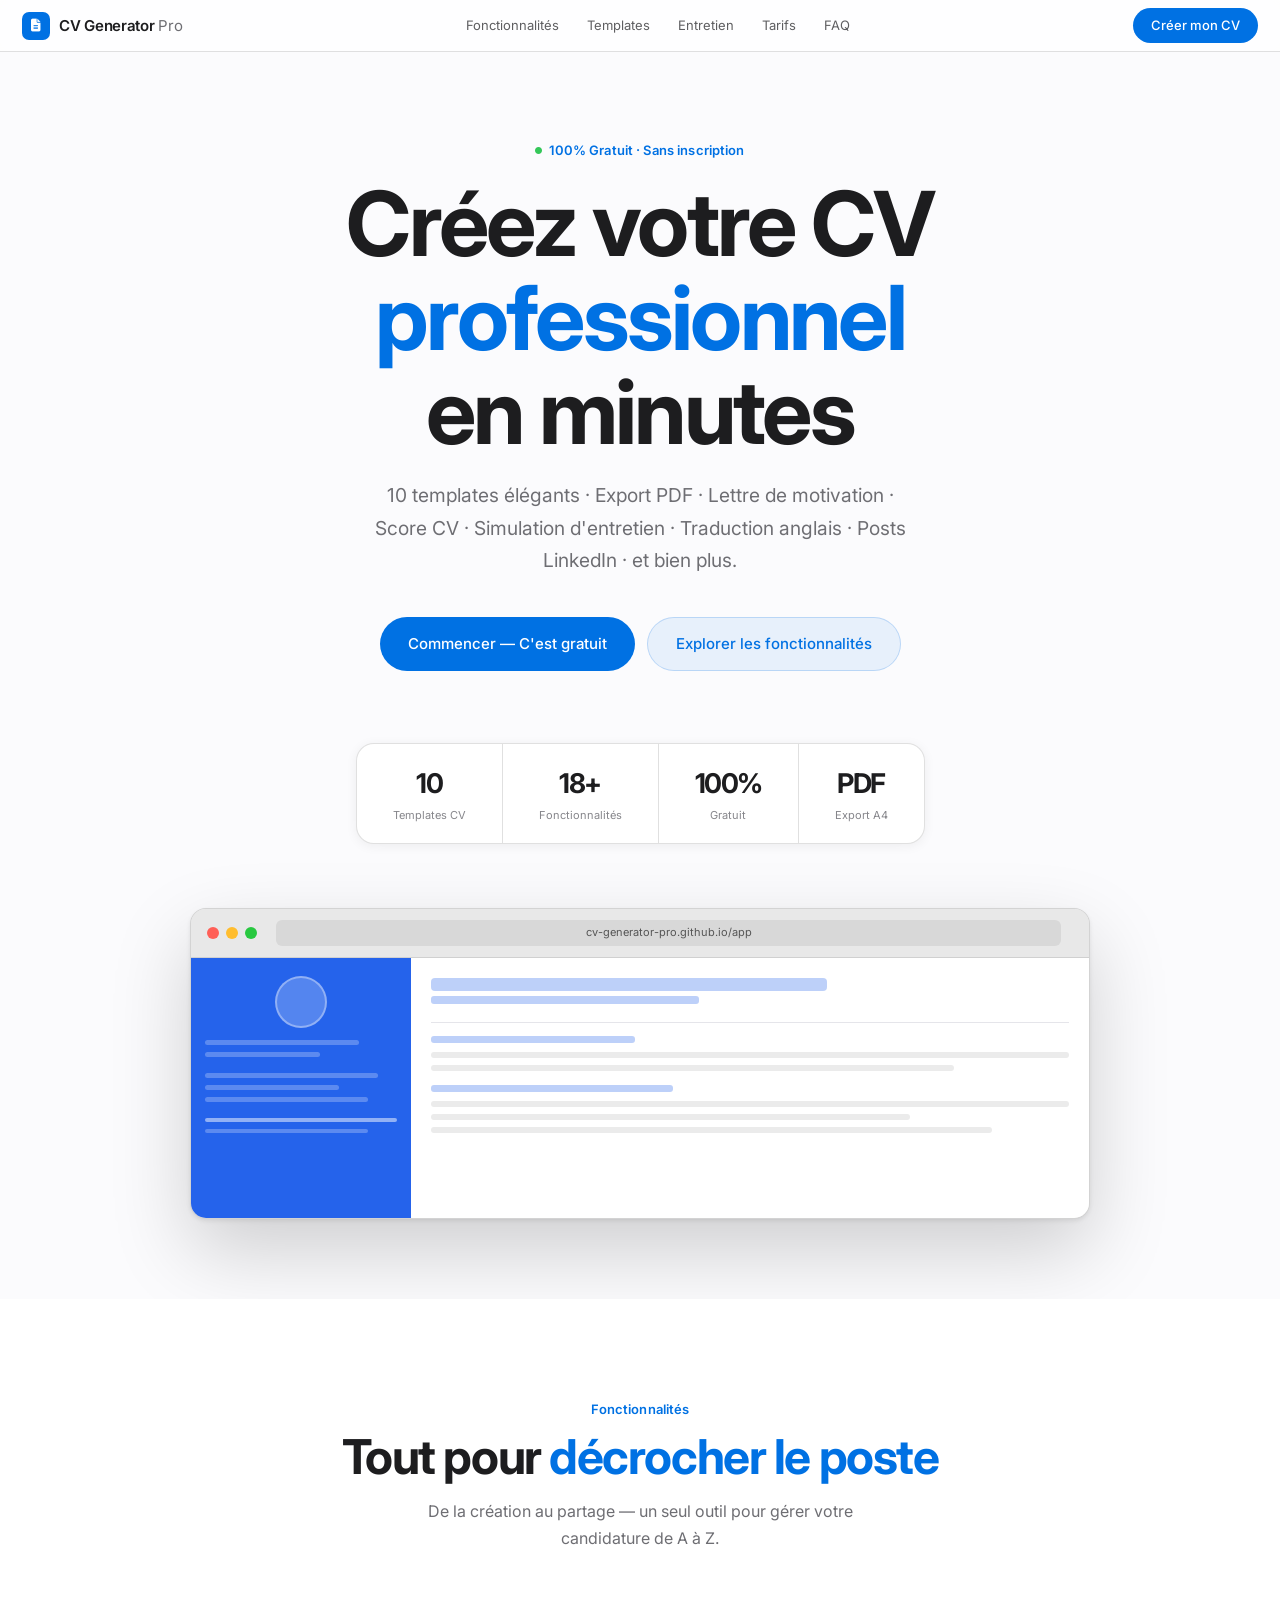
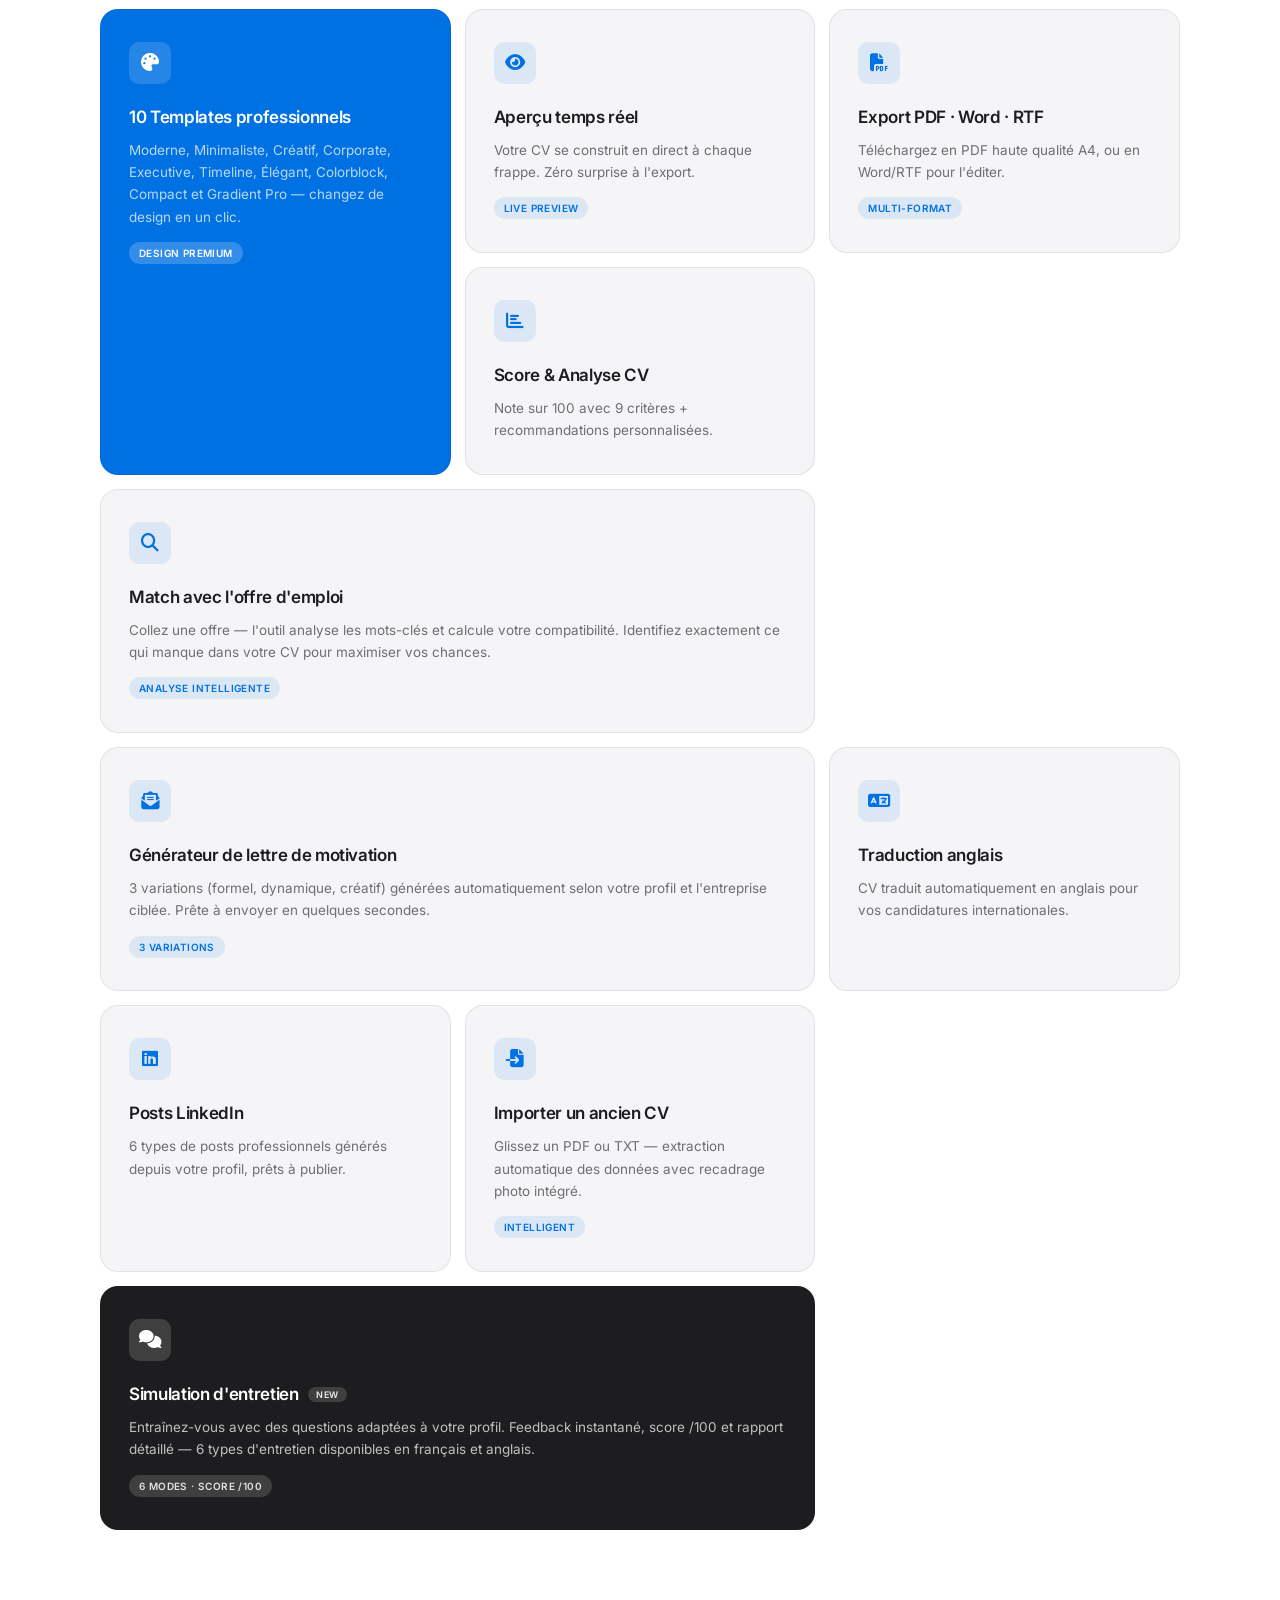
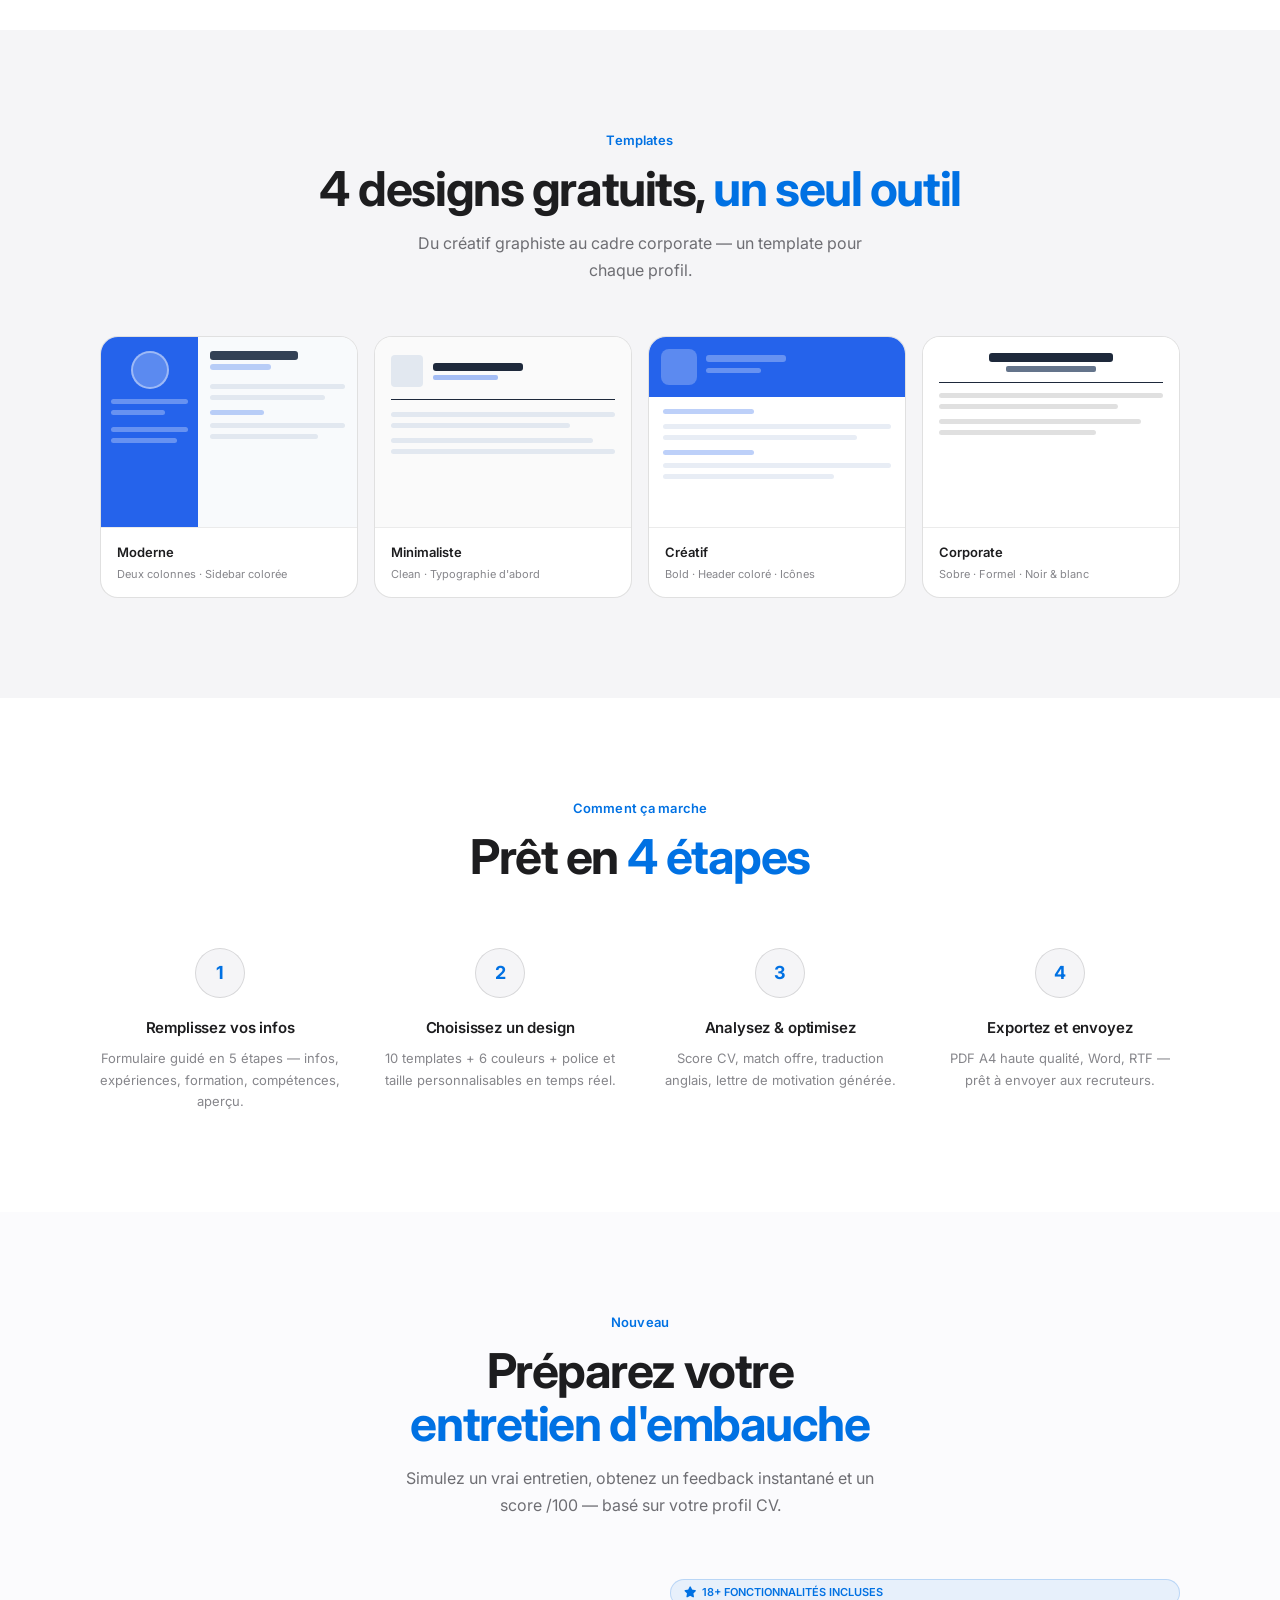
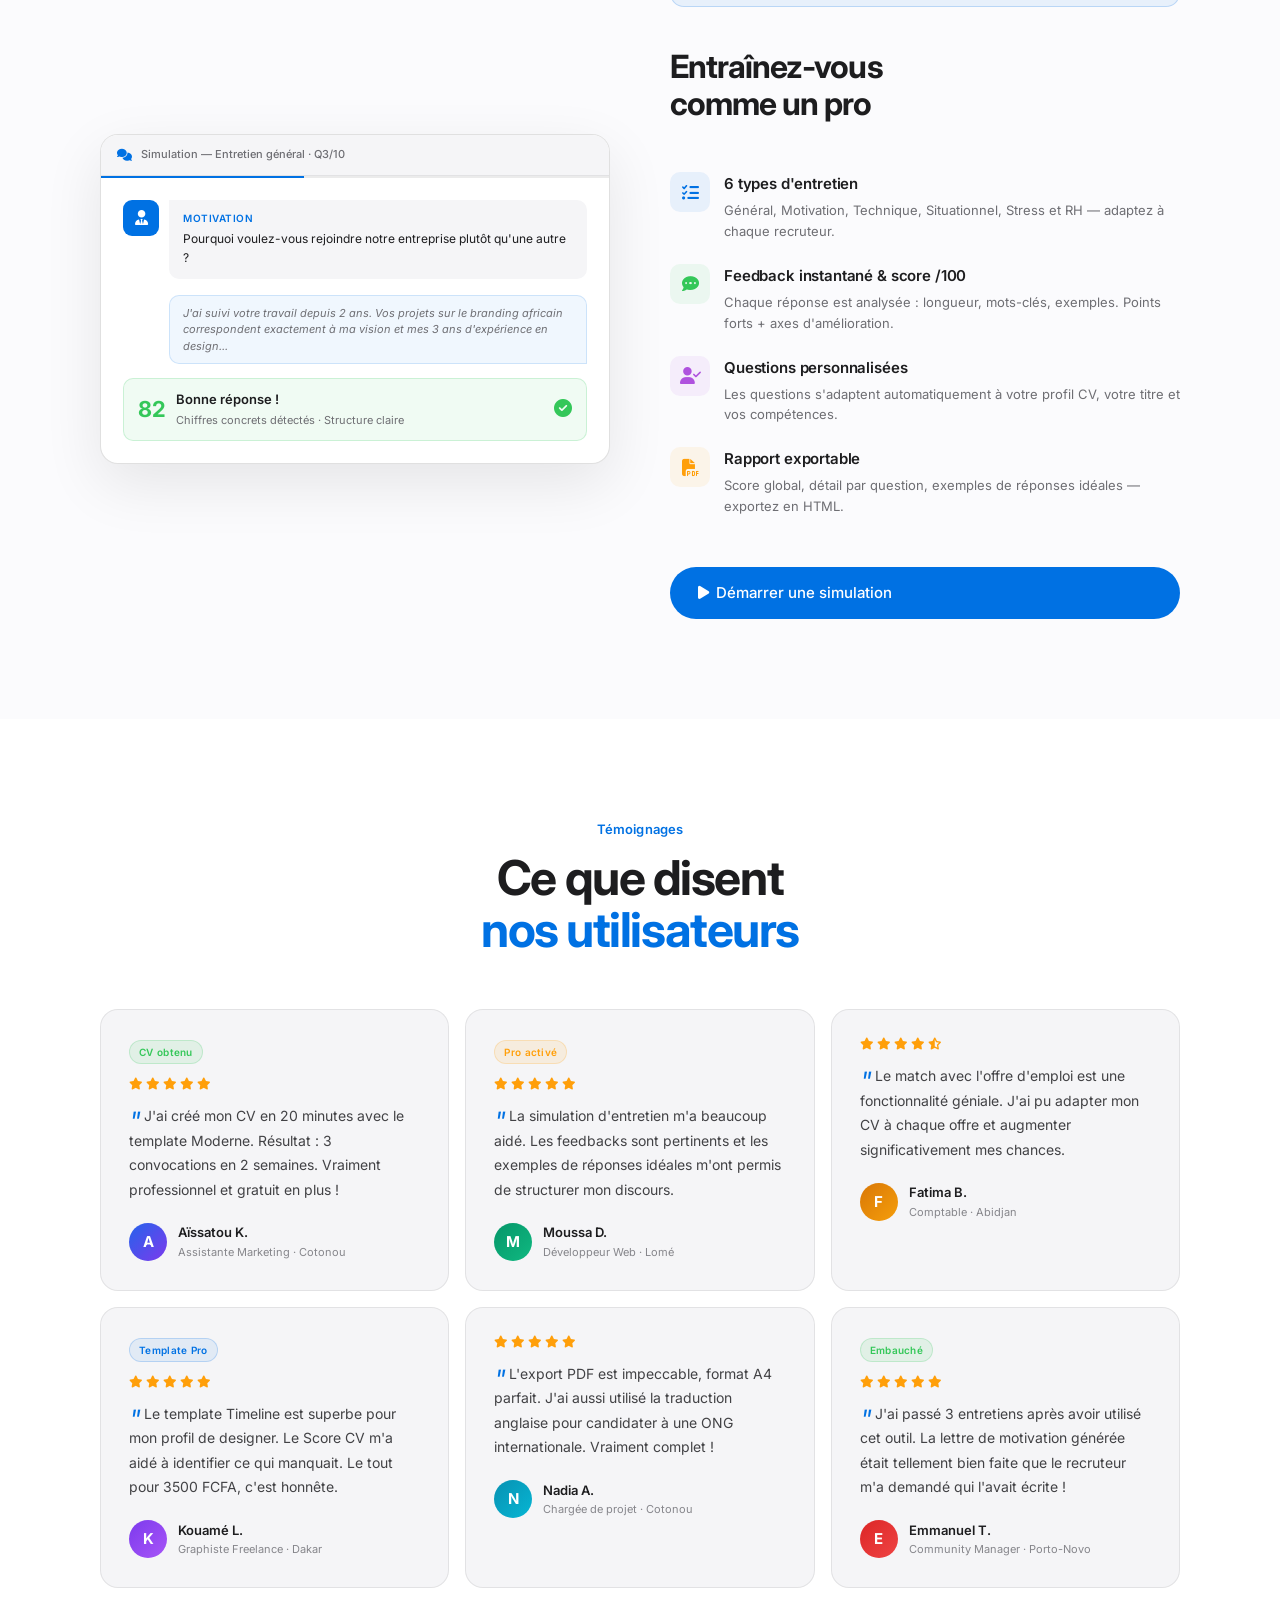
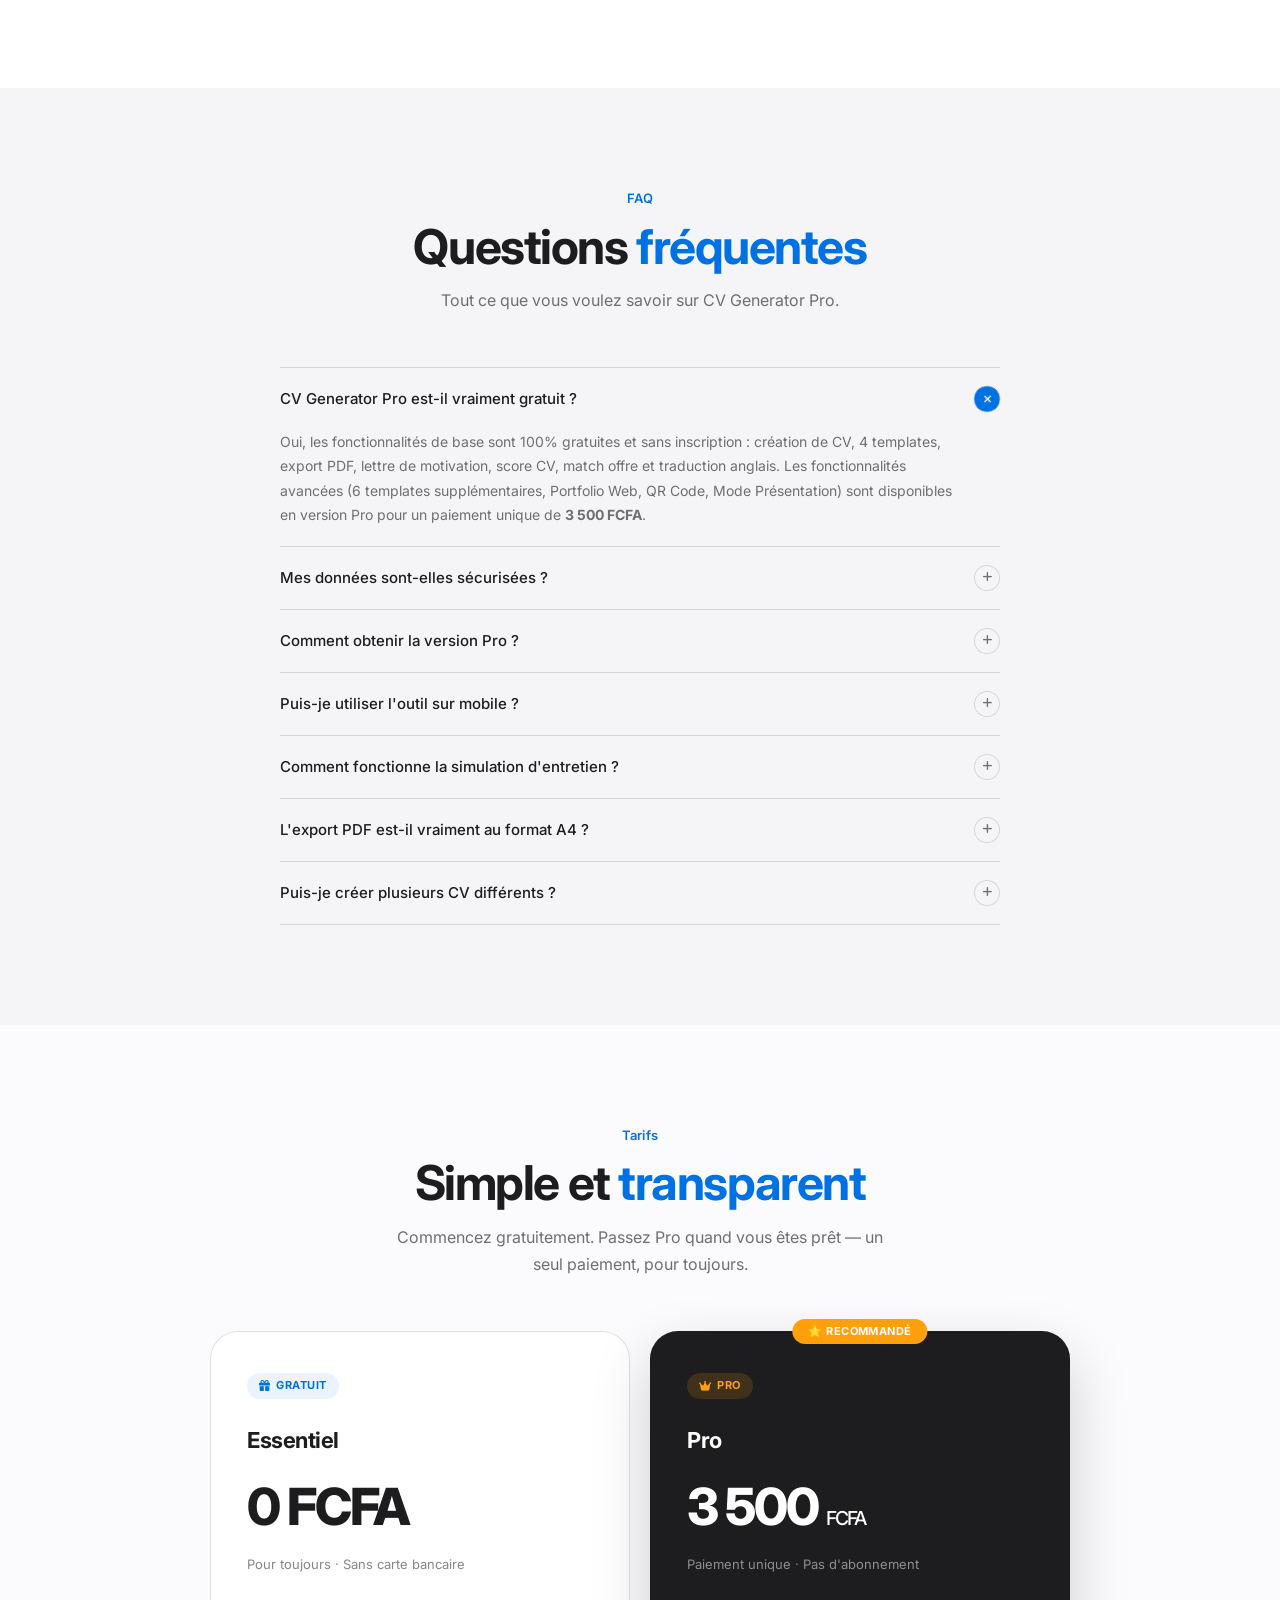
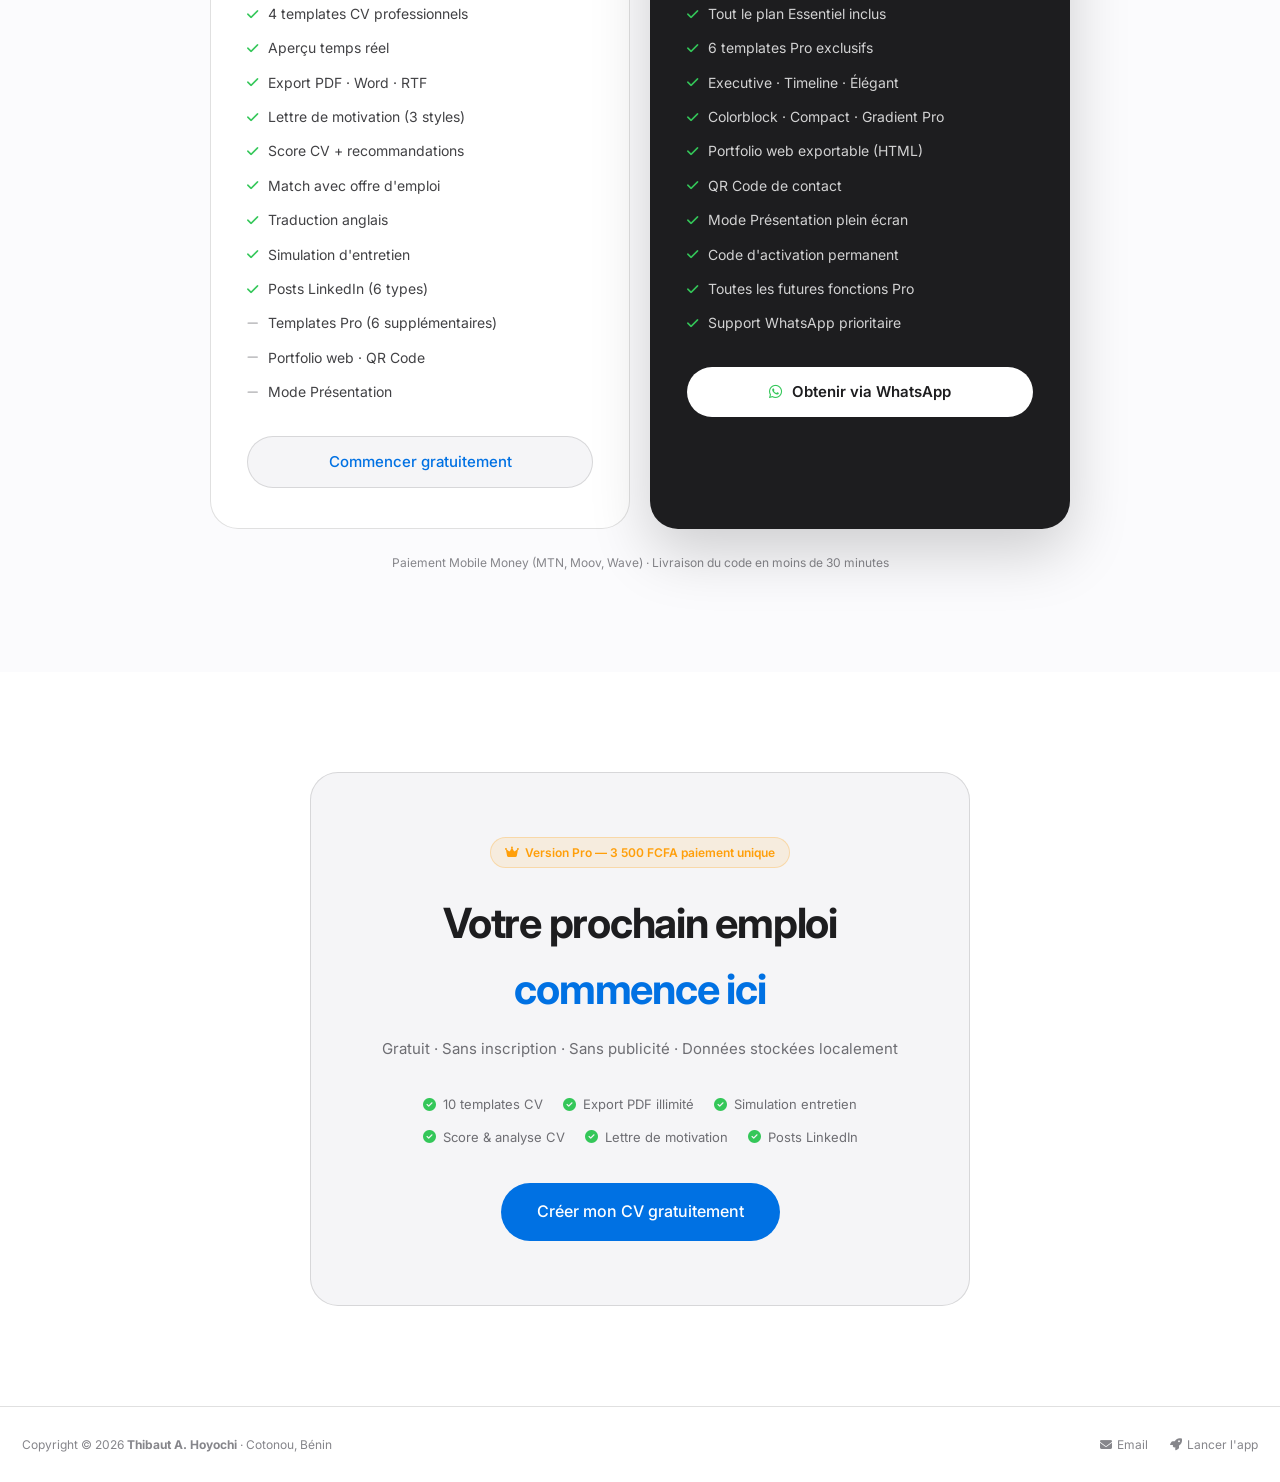
==== commit 47af0050: "feat: section prix, SEO meta, bouton partager, README mis à jour" ====
--- a/index.html
+++ b/index.html
@@ -4,9 +4,17 @@
   <meta charset="UTF-8" />
   <meta name="viewport" content="width=device-width, initial-scale=1.0" />
   <meta name="description" content="CV Generator Pro — Créez votre CV professionnel en ligne gratuitement. 10 templates, export PDF, lettre de motivation, traduction anglais et bien plus." />
-  <meta name="keywords" content="CV, curriculum vitae, générateur CV, créer CV en ligne, CV professionnel, Bénin, Afrique" />
-  <meta property="og:title" content="CV Generator Pro" />
-  <meta property="og:description" content="Créez votre CV professionnel en quelques minutes. Gratuit, sans inscription." />
+  <meta name="keywords" content="CV, curriculum vitae, générateur CV, créer CV en ligne, CV professionnel, Bénin, Afrique, gratuit" />
+  <meta property="og:title" content="CV Generator Pro — Créer son CV gratuitement" />
+  <meta property="og:description" content="10 templates · Export PDF · Score CV · Simulation d'entretien · Lettre de motivation · 100% gratuit, sans inscription." />
+  <meta property="og:type" content="website" />
+  <meta property="og:url" content="https://thibautaffohoyochi-collab.github.io/cv-generator/" />
+  <meta property="og:image" content="https://thibautaffohoyochi-collab.github.io/cv-generator/og-image.png" />
+  <meta name="twitter:card" content="summary_large_image" />
+  <meta name="twitter:title" content="CV Generator Pro" />
+  <meta name="twitter:description" content="Créez votre CV professionnel gratuitement. 10 templates, export PDF, simulation d'entretien." />
+  <meta name="theme-color" content="#0071e3" />
+  <link rel="canonical" href="https://thibautaffohoyochi-collab.github.io/cv-generator/" />
   <title>CV Generator Pro — Créez votre CV professionnel gratuitement</title>
   <link rel="preconnect" href="https://fonts.googleapis.com" />
   <link rel="preconnect" href="https://fonts.gstatic.com" crossorigin />
@@ -367,6 +375,63 @@
     .faq-a { font-size: 14px; color: var(--text3); line-height: 1.75; padding: 0 36px 18px 0; display: none; }
     .faq-item.open .faq-a { display: block; }
 
+    /* ── PRIX ── */
+    .prix-section { padding: 100px 22px; background: var(--bg3); }
+    .prix-grid { display: grid; grid-template-columns: 1fr 1fr; gap: 20px; max-width: 860px; margin: 52px auto 0; }
+    .prix-card {
+      background: #fff; border-radius: var(--radius-lg); padding: 40px 36px;
+      border: 0.5px solid var(--border2); position: relative;
+      transition: transform .2s, box-shadow .2s;
+    }
+    .prix-card:hover { transform: translateY(-4px); box-shadow: 0 20px 60px rgba(0,0,0,0.08); }
+    .prix-card-pro {
+      background: var(--text); color: #fff;
+      border-color: transparent;
+      box-shadow: 0 24px 60px rgba(0,0,0,0.18);
+    }
+    .prix-badge {
+      display: inline-flex; align-items: center; gap: 6px;
+      font-size: 11px; font-weight: 700; padding: 4px 12px;
+      border-radius: 20px; margin-bottom: 24px;
+      letter-spacing: .04em; text-transform: uppercase;
+    }
+    .prix-badge-free { background: rgba(0,113,227,.08); color: var(--blue); }
+    .prix-badge-pro { background: rgba(255,159,10,.15); color: #ff9f0a; }
+    .prix-name { font-size: 22px; font-weight: 700; margin-bottom: 8px; letter-spacing: -0.02em; }
+    .prix-card-pro .prix-name { color: #fff; }
+    .prix-price { font-size: clamp(2.2rem, 5vw, 3.2rem); font-weight: 800; letter-spacing: -0.04em; margin-bottom: 6px; color: var(--text); }
+    .prix-card-pro .prix-price { color: #fff; }
+    .prix-price-note { font-size: 13px; color: var(--text4); margin-bottom: 28px; }
+    .prix-card-pro .prix-price-note { color: rgba(255,255,255,0.5); }
+    .prix-features { list-style: none; margin-bottom: 32px; display: flex; flex-direction: column; gap: 12px; }
+    .prix-features li { display: flex; align-items: center; gap: 10px; font-size: 14px; color: var(--text2); }
+    .prix-card-pro .prix-features li { color: rgba(255,255,255,0.8); }
+    .prix-features li i { font-size: 13px; flex-shrink: 0; }
+    .prix-features li .ok { color: #34c759; }
+    .prix-features li .no { color: var(--text4); opacity: .5; }
+    .prix-btn-free {
+      display: block; text-align: center; padding: 13px; border-radius: 980px;
+      font-size: 15px; font-weight: 500; background: var(--bg2);
+      color: var(--blue); border: 0.5px solid var(--border2);
+      transition: background .15s;
+    }
+    .prix-btn-free:hover { background: rgba(0,113,227,0.06); }
+    .prix-btn-pro {
+      display: block; text-align: center; padding: 13px; border-radius: 980px;
+      font-size: 15px; font-weight: 600; background: #fff; color: var(--text);
+      transition: opacity .15s;
+    }
+    .prix-btn-pro:hover { opacity: .9; }
+    .prix-popular {
+      position: absolute; top: -13px; left: 50%; transform: translateX(-50%);
+      background: #ff9f0a; color: #fff; font-size: 11px; font-weight: 700;
+      padding: 4px 16px; border-radius: 20px; white-space: nowrap;
+      letter-spacing: .04em; text-transform: uppercase;
+    }
+    @media(max-width: 640px) {
+      .prix-grid { grid-template-columns: 1fr; }
+    }
+
     /* ── CTA ── */
     .cta-section { padding: 100px 22px; text-align: center; }
     .cta-box {
@@ -443,7 +508,7 @@
     <a href="#features" class="nav-link">Fonctionnalités</a>
     <a href="#templates" class="nav-link">Templates</a>
     <a href="#interview" class="nav-link">Entretien</a>
-    <a href="#testimonials" class="nav-link">Avis</a>
+    <a href="#prix" class="nav-link">Tarifs</a>
     <a href="#faq" class="nav-link">FAQ</a>
   </div>
   <a href="app.html" class="nav-cta">Créer mon CV</a>
@@ -455,7 +520,7 @@
   <a href="#features" class="mob-link" onclick="closeMobileNav()">Fonctionnalités</a>
   <a href="#templates" class="mob-link" onclick="closeMobileNav()">Templates</a>
   <a href="#interview" class="mob-link" onclick="closeMobileNav()">Entretien</a>
-  <a href="#testimonials" class="mob-link" onclick="closeMobileNav()">Avis</a>
+  <a href="#prix" class="mob-link" onclick="closeMobileNav()">Tarifs</a>
   <a href="#faq" class="mob-link" onclick="closeMobileNav()">FAQ</a>
   <a href="app.html" class="mob-cta">Créer mon CV — Gratuit</a>
 </div>
@@ -848,6 +913,70 @@
         <div class="faq-a">Oui ! La fonctionnalité "Mes profils CV" vous permet de sauvegarder jusqu'à 10 versions différentes — un par secteur, un en français, un en anglais, etc. Passez d'un profil à l'autre en un clic.</div>
       </div>
     </div>
+  </div>
+</section>
+
+<!-- PRIX -->
+<section id="prix" class="prix-section">
+  <div class="section-wrap">
+    <div class="section-center">
+      <p class="eyebrow">Tarifs</p>
+      <h2 class="sec-h2">Simple et <em>transparent</em></h2>
+      <p class="sec-p center" style="margin-top:12px">Commencez gratuitement. Passez Pro quand vous êtes prêt — un seul paiement, pour toujours.</p>
+    </div>
+    <div class="prix-grid">
+
+      <!-- GRATUIT -->
+      <div class="prix-card reveal">
+        <div class="prix-badge prix-badge-free"><i class="fas fa-gift"></i> Gratuit</div>
+        <div class="prix-name">Essentiel</div>
+        <div class="prix-price">0 FCFA</div>
+        <div class="prix-price-note">Pour toujours · Sans carte bancaire</div>
+        <ul class="prix-features">
+          <li><i class="fas fa-check ok"></i> 4 templates CV professionnels</li>
+          <li><i class="fas fa-check ok"></i> Aperçu temps réel</li>
+          <li><i class="fas fa-check ok"></i> Export PDF · Word · RTF</li>
+          <li><i class="fas fa-check ok"></i> Lettre de motivation (3 styles)</li>
+          <li><i class="fas fa-check ok"></i> Score CV + recommandations</li>
+          <li><i class="fas fa-check ok"></i> Match avec offre d'emploi</li>
+          <li><i class="fas fa-check ok"></i> Traduction anglais</li>
+          <li><i class="fas fa-check ok"></i> Simulation d'entretien</li>
+          <li><i class="fas fa-check ok"></i> Posts LinkedIn (6 types)</li>
+          <li><i class="fas fa-minus no"></i> Templates Pro (6 supplémentaires)</li>
+          <li><i class="fas fa-minus no"></i> Portfolio web · QR Code</li>
+          <li><i class="fas fa-minus no"></i> Mode Présentation</li>
+        </ul>
+        <a href="app.html" class="prix-btn-free">Commencer gratuitement</a>
+      </div>
+
+      <!-- PRO -->
+      <div class="prix-card prix-card-pro reveal">
+        <div class="prix-popular">⭐ Recommandé</div>
+        <div class="prix-badge prix-badge-pro"><i class="fas fa-crown"></i> Pro</div>
+        <div class="prix-name">Pro</div>
+        <div class="prix-price">3 500 <span style="font-size:1.2rem;font-weight:500">FCFA</span></div>
+        <div class="prix-price-note">Paiement unique · Pas d'abonnement</div>
+        <ul class="prix-features">
+          <li><i class="fas fa-check ok"></i> Tout le plan Essentiel inclus</li>
+          <li><i class="fas fa-check ok"></i> 6 templates Pro exclusifs</li>
+          <li><i class="fas fa-check ok"></i> Executive · Timeline · Élégant</li>
+          <li><i class="fas fa-check ok"></i> Colorblock · Compact · Gradient Pro</li>
+          <li><i class="fas fa-check ok"></i> Portfolio web exportable (HTML)</li>
+          <li><i class="fas fa-check ok"></i> QR Code de contact</li>
+          <li><i class="fas fa-check ok"></i> Mode Présentation plein écran</li>
+          <li><i class="fas fa-check ok"></i> Code d'activation permanent</li>
+          <li><i class="fas fa-check ok"></i> Toutes les futures fonctions Pro</li>
+          <li><i class="fas fa-check ok"></i> Support WhatsApp prioritaire</li>
+        </ul>
+        <a href="https://wa.me/22901676134?text=Bonjour%2C%20je%20veux%20activer%20la%20version%20Pro%20de%20CV%20Generator%20Pro%20%E2%80%94%203%20500%20FCFA" target="_blank" class="prix-btn-pro">
+          <i class="fab fa-whatsapp" style="color:#34c759;margin-right:6px"></i> Obtenir via WhatsApp
+        </a>
+      </div>
+
+    </div>
+    <p style="text-align:center;font-size:12px;color:var(--text4);margin-top:24px">
+      Paiement Mobile Money (MTN, Moov, Wave) · Livraison du code en moins de 30 minutes
+    </p>
   </div>
 </section>
 
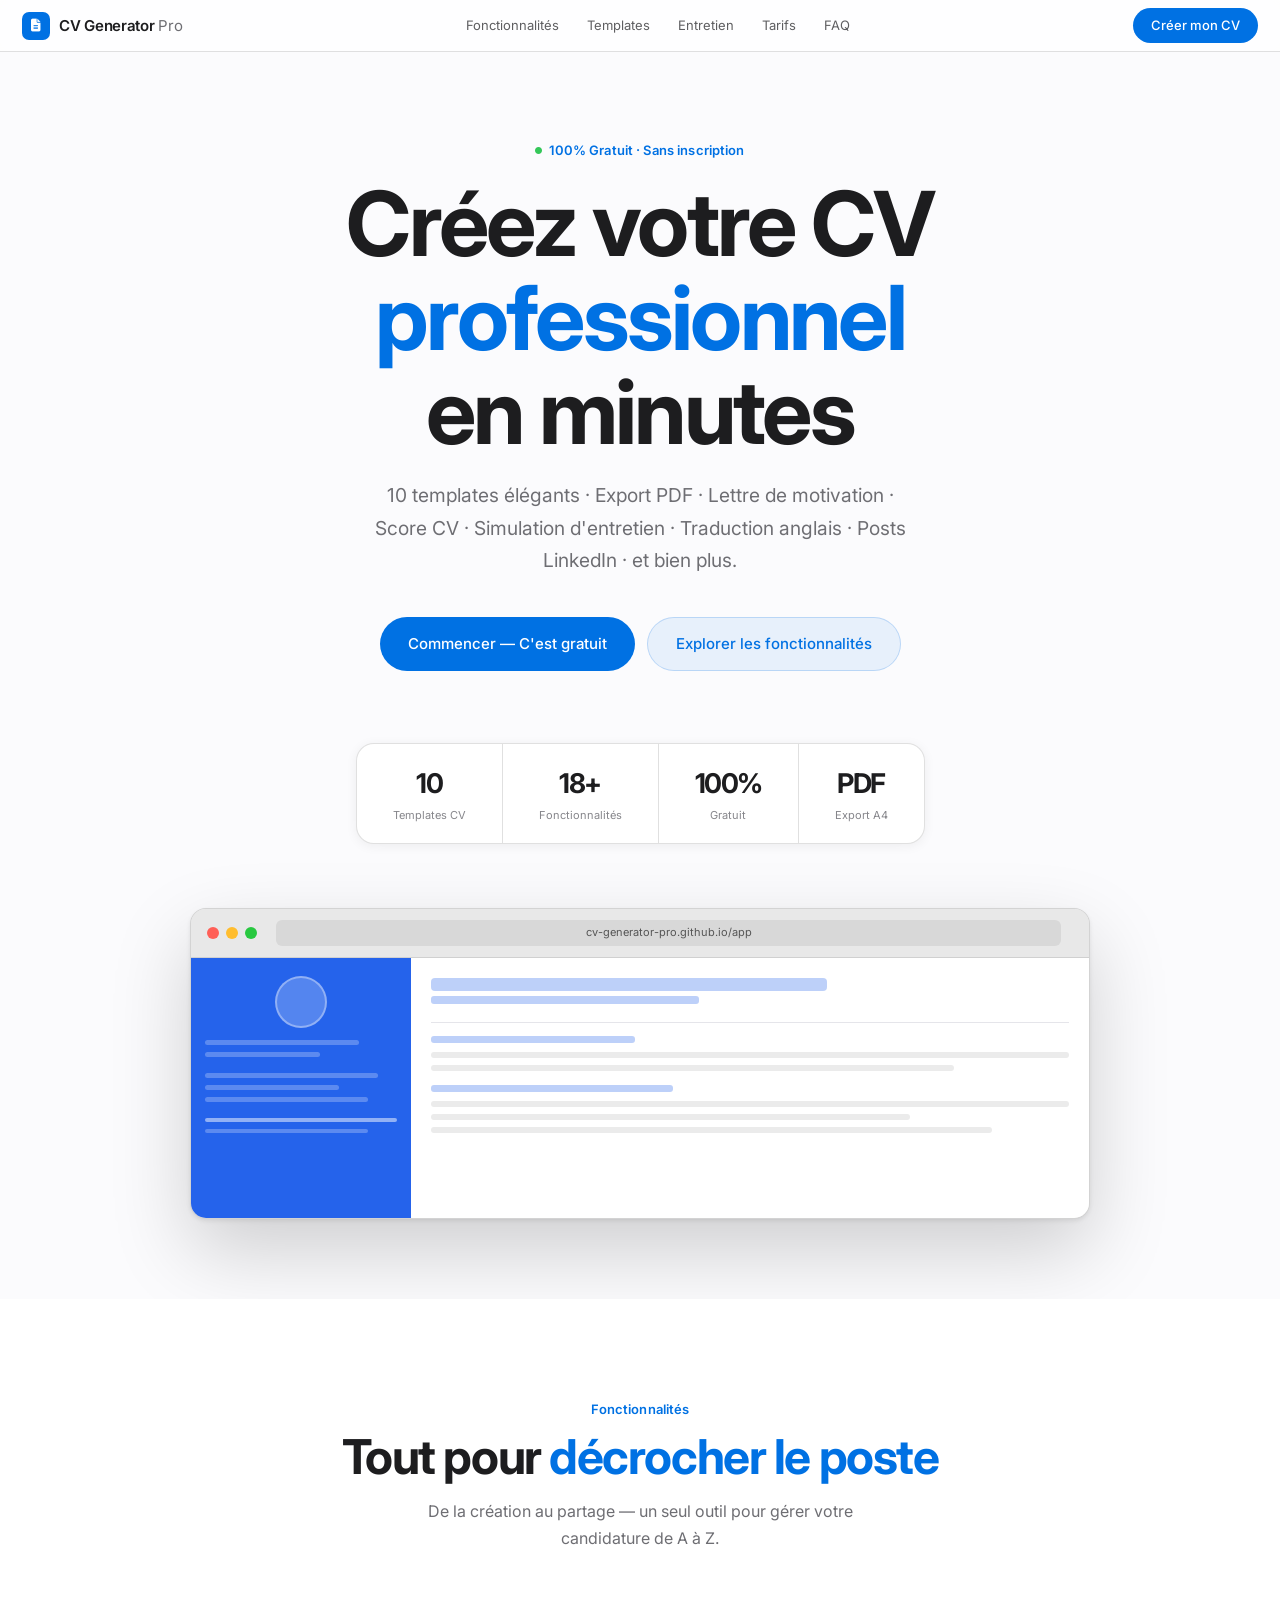
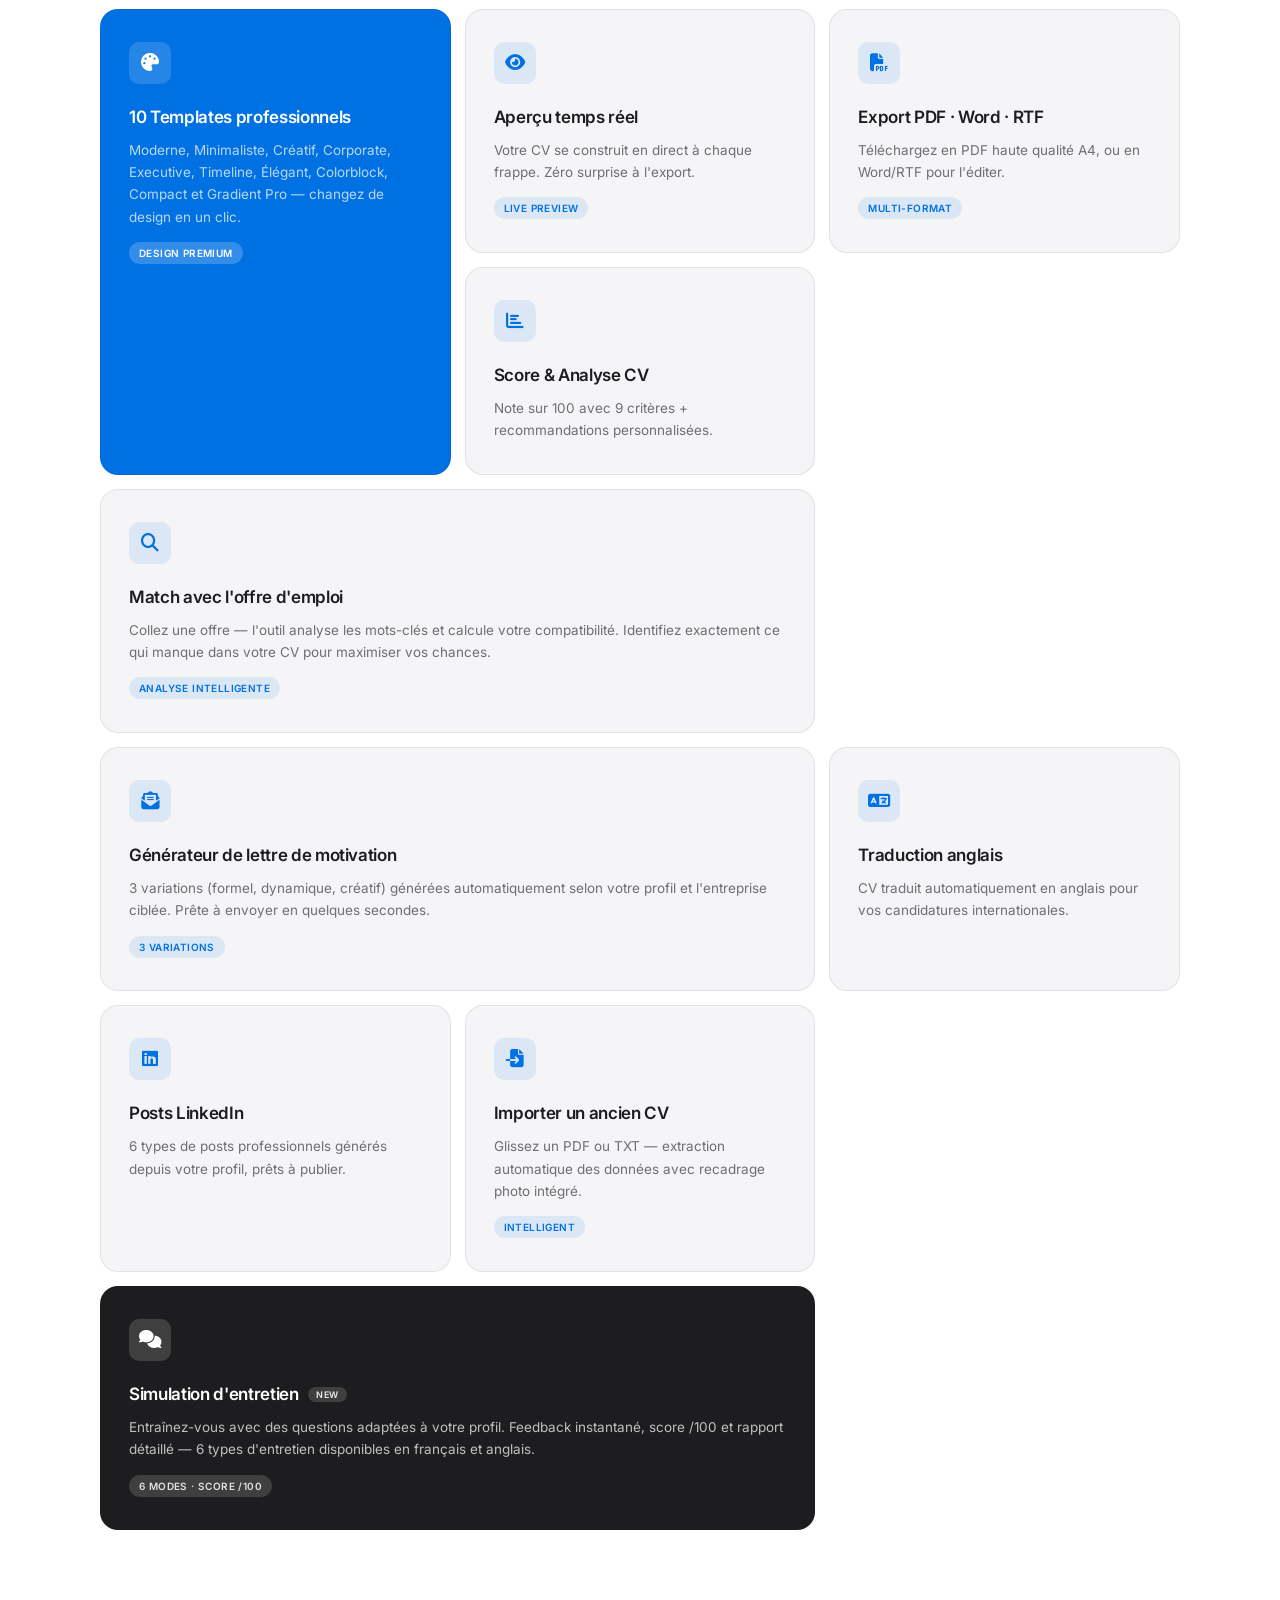
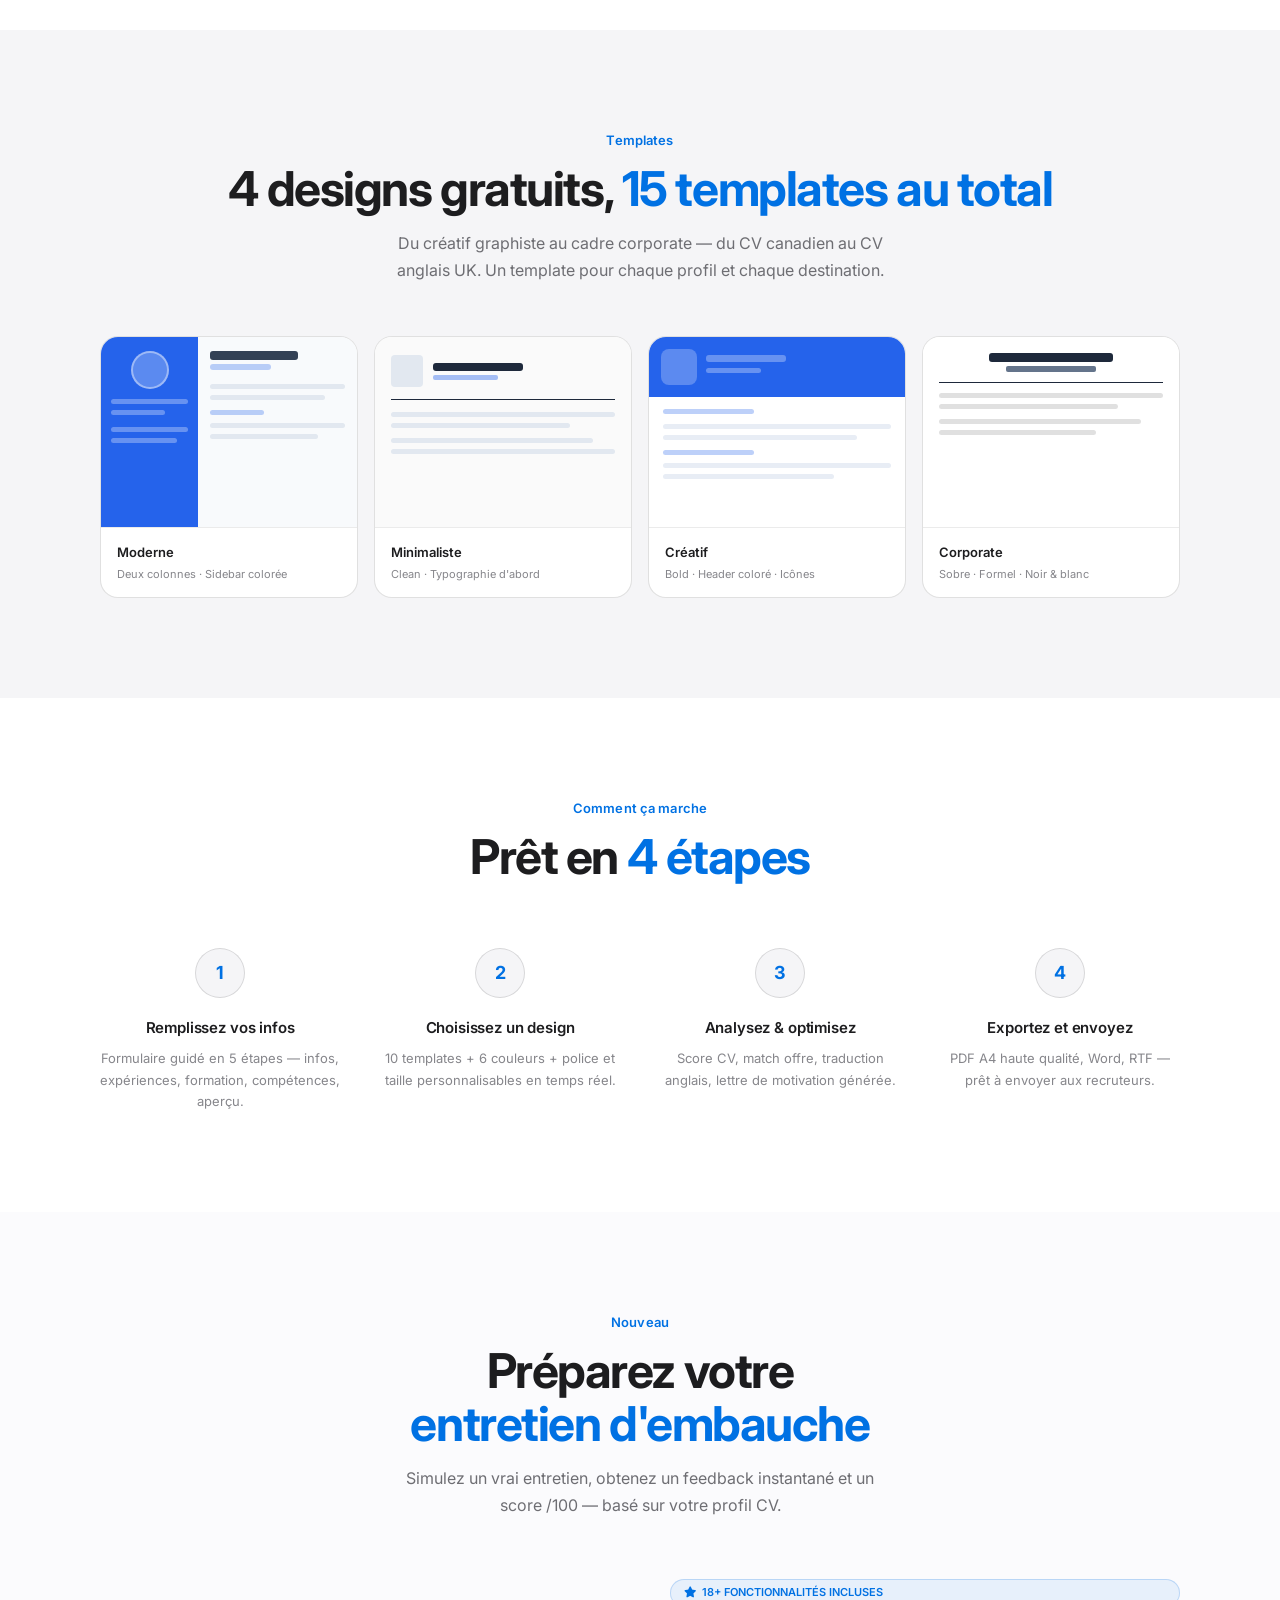
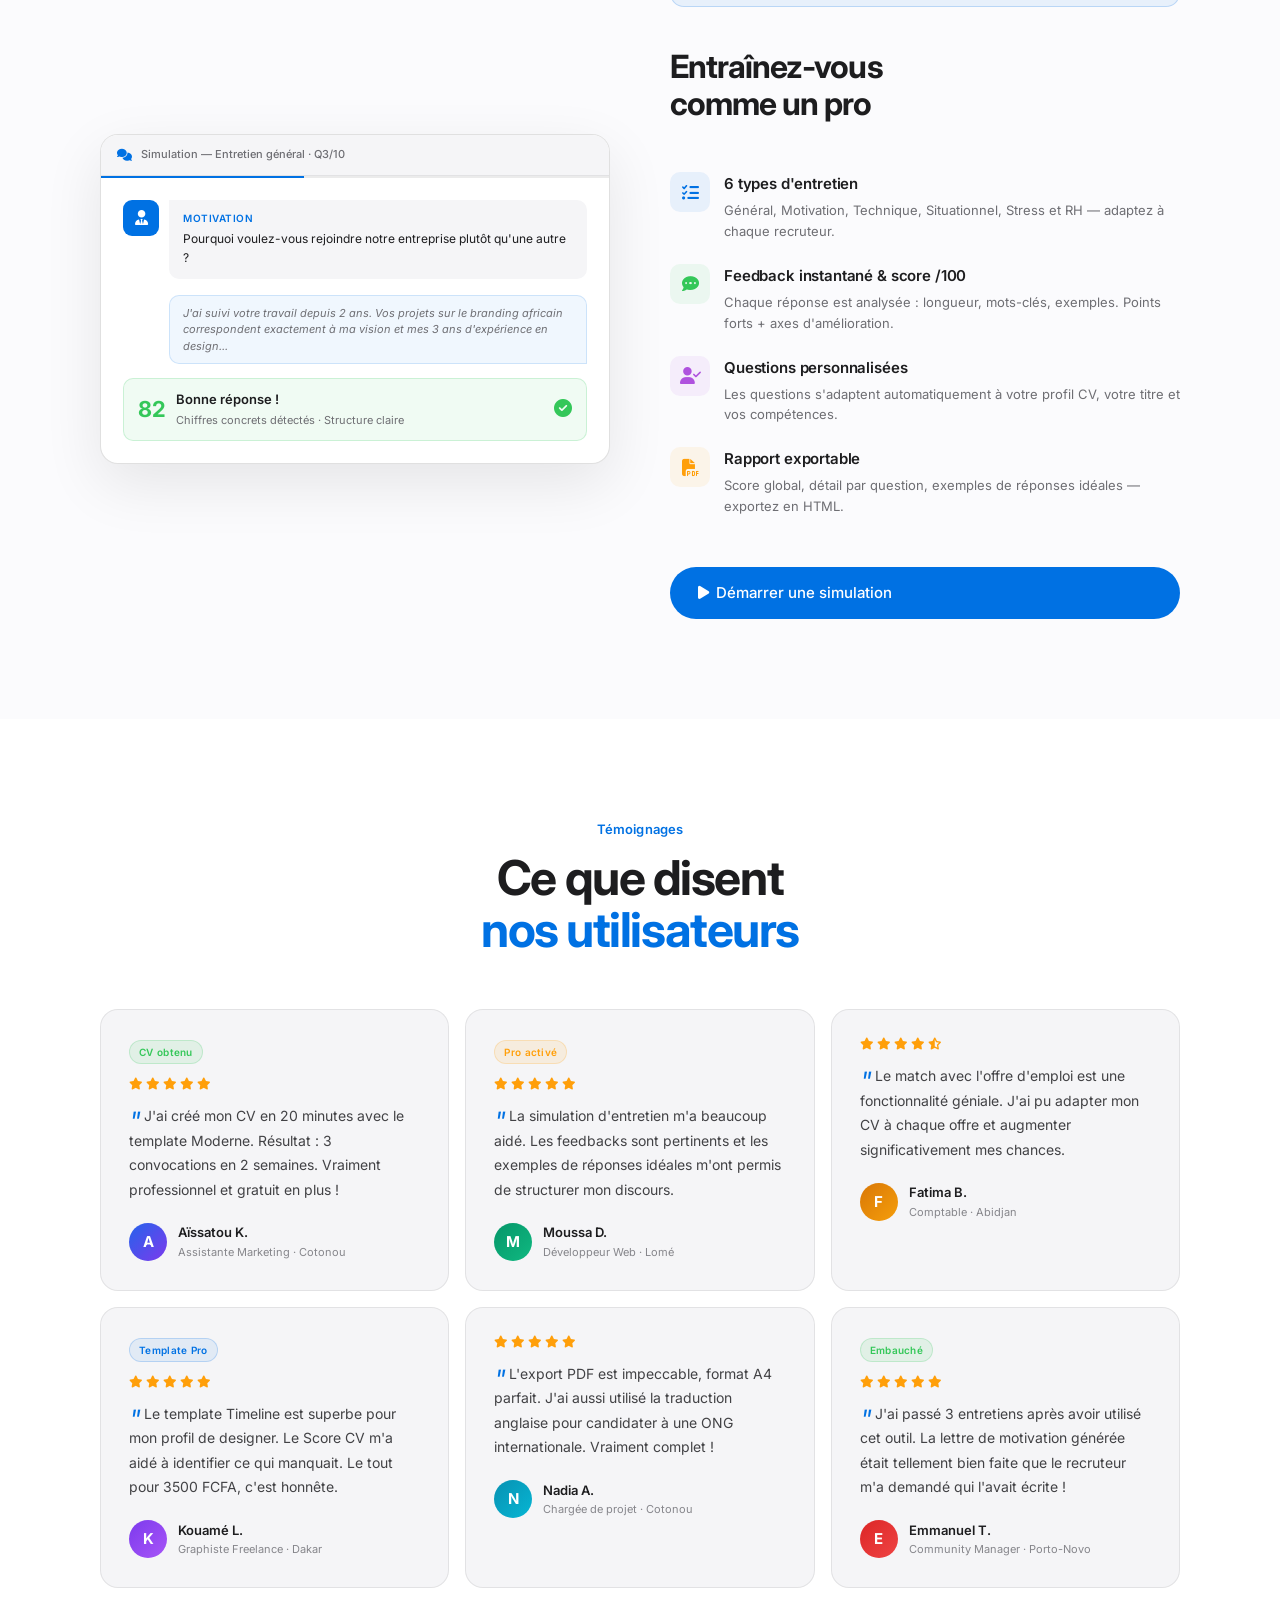
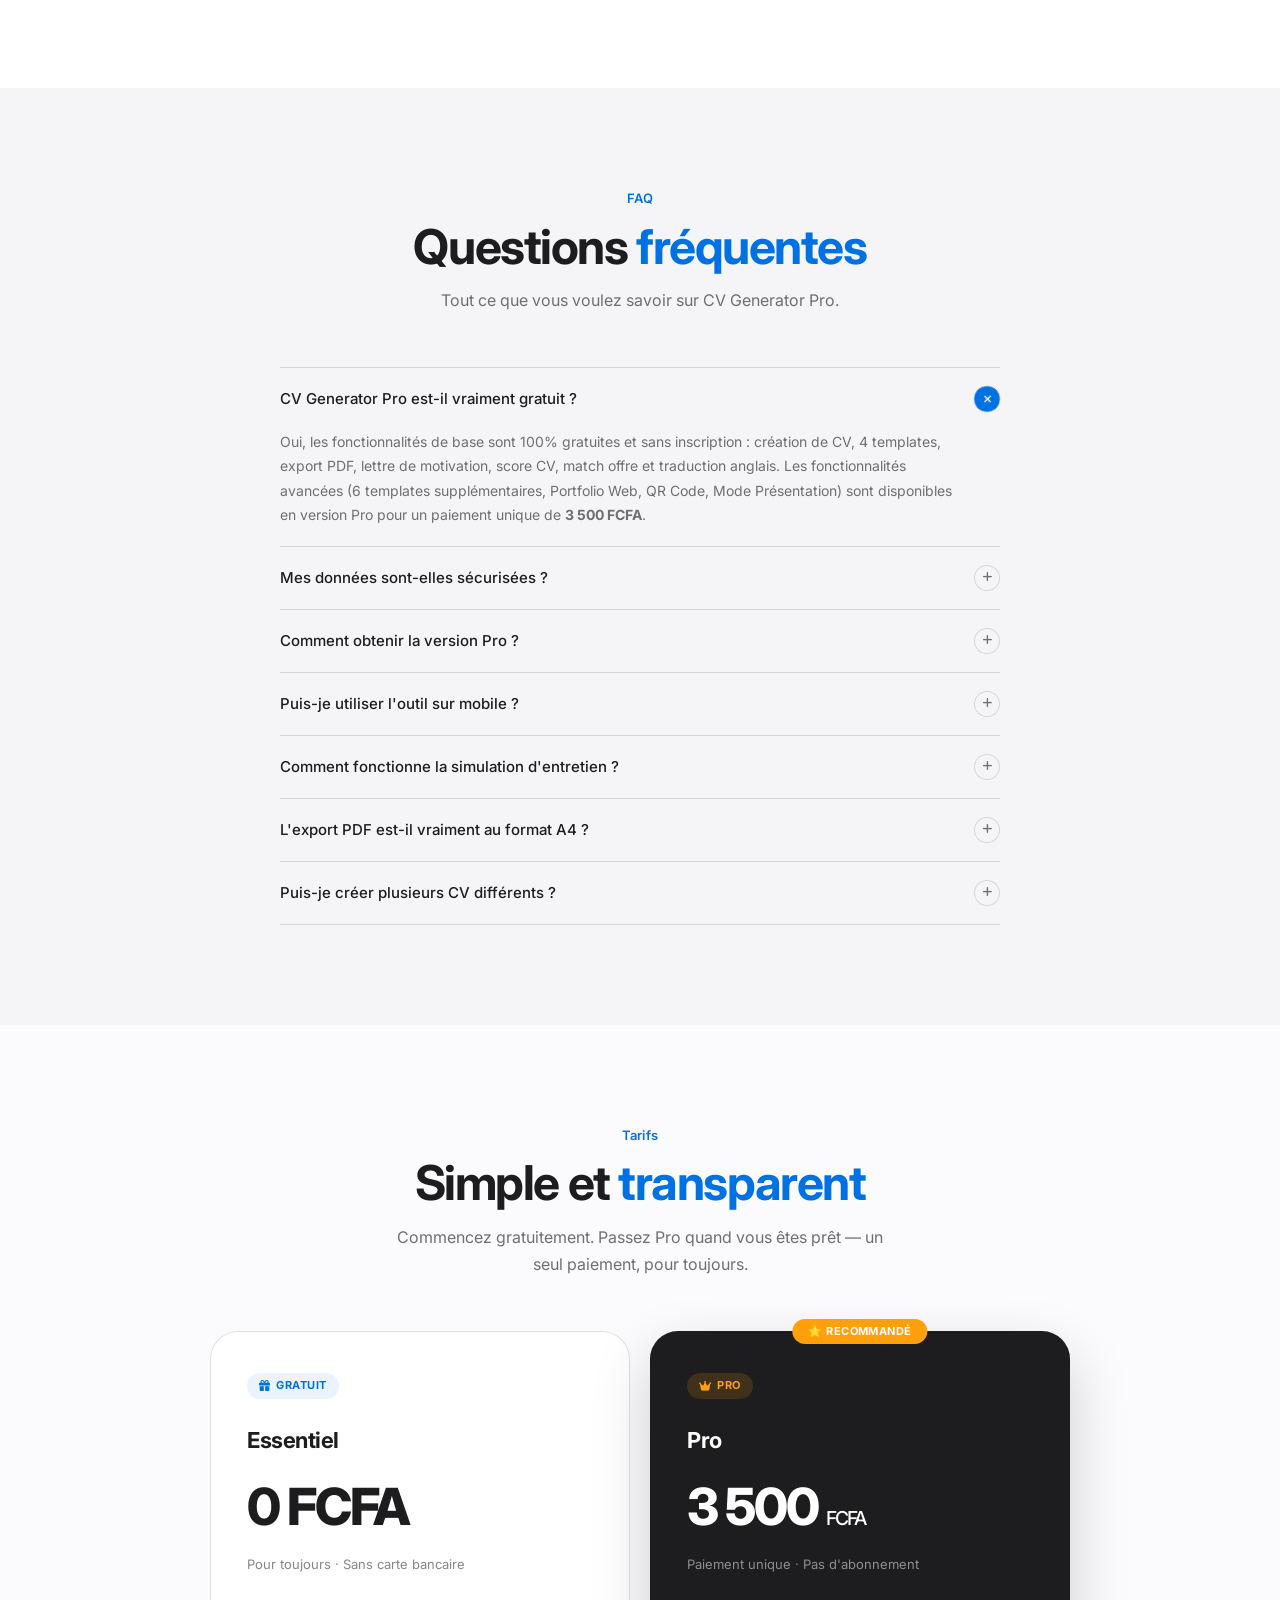
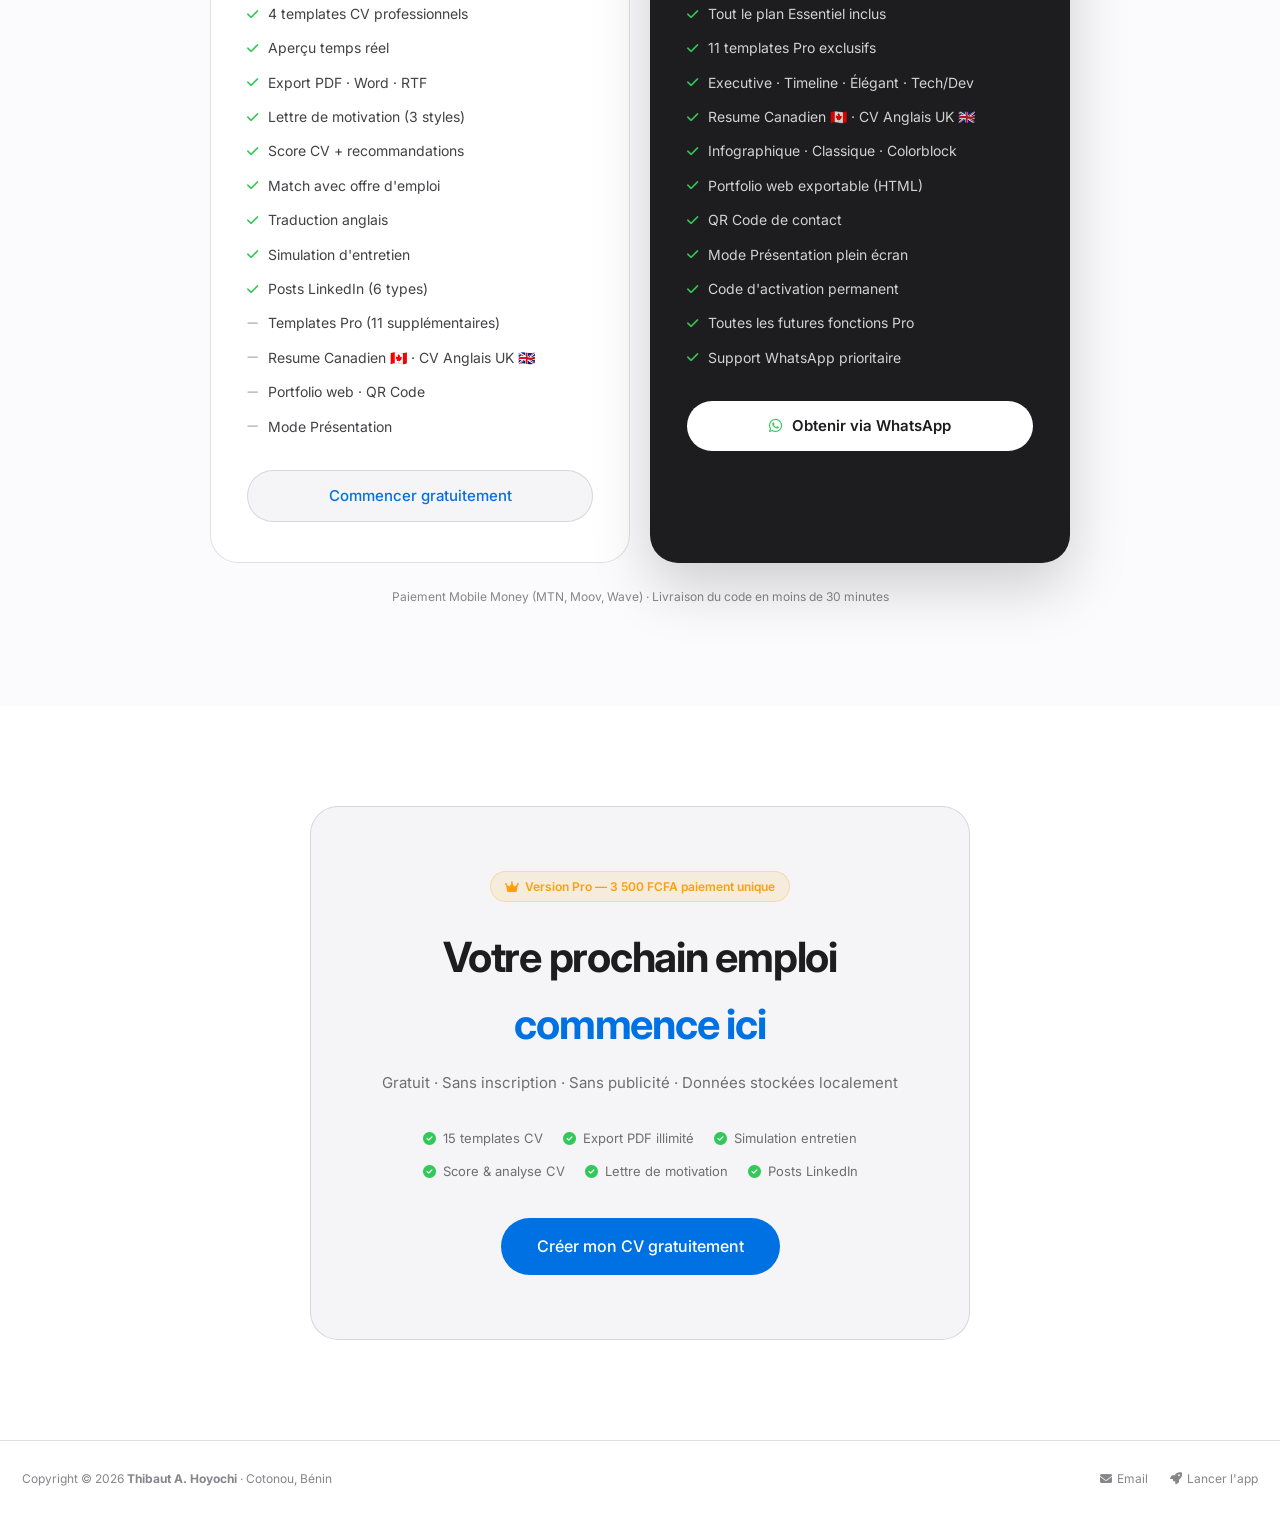
==== commit 6284850a: "feat: graphiques admin (courbe ventes + donut) + score CV ameliore + landing 15 templates" ====
--- a/index.html
+++ b/index.html
@@ -3,16 +3,26 @@
 <head>
   <meta charset="UTF-8" />
   <meta name="viewport" content="width=device-width, initial-scale=1.0" />
-  <meta name="description" content="CV Generator Pro — Créez votre CV professionnel en ligne gratuitement. 10 templates, export PDF, lettre de motivation, traduction anglais et bien plus." />
-  <meta name="keywords" content="CV, curriculum vitae, générateur CV, créer CV en ligne, CV professionnel, Bénin, Afrique, gratuit" />
+  <meta name="description" content="CV Generator Pro — Créez votre CV professionnel en ligne gratuitement. 15 templates, export PDF, lettre de motivation, traduction anglais et bien plus." />
+  <meta name="keywords" content="CV, curriculum vitae, générateur CV, créer CV en ligne, CV professionnel, CV canadien, CV anglais, Bénin, Afrique, gratuit" />
   <meta property="og:title" content="CV Generator Pro — Créer son CV gratuitement" />
   <meta property="og:description" content="10 templates · Export PDF · Score CV · Simulation d'entretien · Lettre de motivation · 100% gratuit, sans inscription." />
   <meta property="og:type" content="website" />
   <meta property="og:url" content="https://thibautaffohoyochi-collab.github.io/cv-generator/" />
-  <meta property="og:image" content="https://thibautaffohoyochi-collab.github.io/cv-generator/og-image.png" />
+  <meta property="og:image" content="https://thibautaffohoyochi-collab.github.io/cv-generator/og-image.svg" />
   <meta name="twitter:card" content="summary_large_image" />
   <meta name="twitter:title" content="CV Generator Pro" />
   <meta name="twitter:description" content="Créez votre CV professionnel gratuitement. 10 templates, export PDF, simulation d'entretien." />
+
+  <!-- PWA -->
+  <link rel="manifest" href="manifest.json" />
+  <meta name="theme-color" content="#0071e3" />
+  <meta name="mobile-web-app-capable" content="yes" />
+  <meta name="apple-mobile-web-app-capable" content="yes" />
+  <meta name="apple-mobile-web-app-status-bar-style" content="default" />
+  <meta name="apple-mobile-web-app-title" content="CV Pro" />
+  <link rel="apple-touch-icon" href="icons/icon-192.png" />
+  <link rel="icon" type="image/svg+xml" href="icons/icon.svg" />
   <meta name="theme-color" content="#0071e3" />
   <link rel="canonical" href="https://thibautaffohoyochi-collab.github.io/cv-generator/" />
   <title>CV Generator Pro — Créez votre CV professionnel gratuitement</title>
@@ -646,8 +656,8 @@
   <div class="section-wrap">
     <div class="section-center">
       <p class="eyebrow">Templates</p>
-      <h2 class="sec-h2">4 designs gratuits, <em>un seul outil</em></h2>
-      <p class="sec-p center">Du créatif graphiste au cadre corporate — un template pour chaque profil.</p>
+      <h2 class="sec-h2">4 designs gratuits, <em>15 templates au total</em></h2>
+      <p class="sec-p center">Du créatif graphiste au cadre corporate — du CV canadien au CV anglais UK. Un template pour chaque profil et chaque destination.</p>
     </div>
     <div class="tpl-grid">
       <a href="app.html" style="text-decoration:none">
@@ -942,7 +952,8 @@
           <li><i class="fas fa-check ok"></i> Traduction anglais</li>
           <li><i class="fas fa-check ok"></i> Simulation d'entretien</li>
           <li><i class="fas fa-check ok"></i> Posts LinkedIn (6 types)</li>
-          <li><i class="fas fa-minus no"></i> Templates Pro (6 supplémentaires)</li>
+          <li><i class="fas fa-minus no"></i> Templates Pro (11 supplémentaires)</li>
+          <li><i class="fas fa-minus no"></i> Resume Canadien 🇨🇦 · CV Anglais UK 🇬🇧</li>
           <li><i class="fas fa-minus no"></i> Portfolio web · QR Code</li>
           <li><i class="fas fa-minus no"></i> Mode Présentation</li>
         </ul>
@@ -958,9 +969,10 @@
         <div class="prix-price-note">Paiement unique · Pas d'abonnement</div>
         <ul class="prix-features">
           <li><i class="fas fa-check ok"></i> Tout le plan Essentiel inclus</li>
-          <li><i class="fas fa-check ok"></i> 6 templates Pro exclusifs</li>
-          <li><i class="fas fa-check ok"></i> Executive · Timeline · Élégant</li>
-          <li><i class="fas fa-check ok"></i> Colorblock · Compact · Gradient Pro</li>
+          <li><i class="fas fa-check ok"></i> 11 templates Pro exclusifs</li>
+          <li><i class="fas fa-check ok"></i> Executive · Timeline · Élégant · Tech/Dev</li>
+          <li><i class="fas fa-check ok"></i> Resume Canadien 🇨🇦 · CV Anglais UK 🇬🇧</li>
+          <li><i class="fas fa-check ok"></i> Infographique · Classique · Colorblock</li>
           <li><i class="fas fa-check ok"></i> Portfolio web exportable (HTML)</li>
           <li><i class="fas fa-check ok"></i> QR Code de contact</li>
           <li><i class="fas fa-check ok"></i> Mode Présentation plein écran</li>
@@ -987,7 +999,7 @@
     <h2>Votre prochain emploi<br><em>commence ici</em></h2>
     <p>Gratuit · Sans inscription · Sans publicité · Données stockées localement</p>
     <div class="cta-checks">
-      <div class="cta-check"><i class="fas fa-check-circle"></i> 10 templates CV</div>
+      <div class="cta-check"><i class="fas fa-check-circle"></i> 15 templates CV</div>
       <div class="cta-check"><i class="fas fa-check-circle"></i> Export PDF illimité</div>
       <div class="cta-check"><i class="fas fa-check-circle"></i> Simulation entretien</div>
       <div class="cta-check"><i class="fas fa-check-circle"></i> Score & analyse CV</div>
